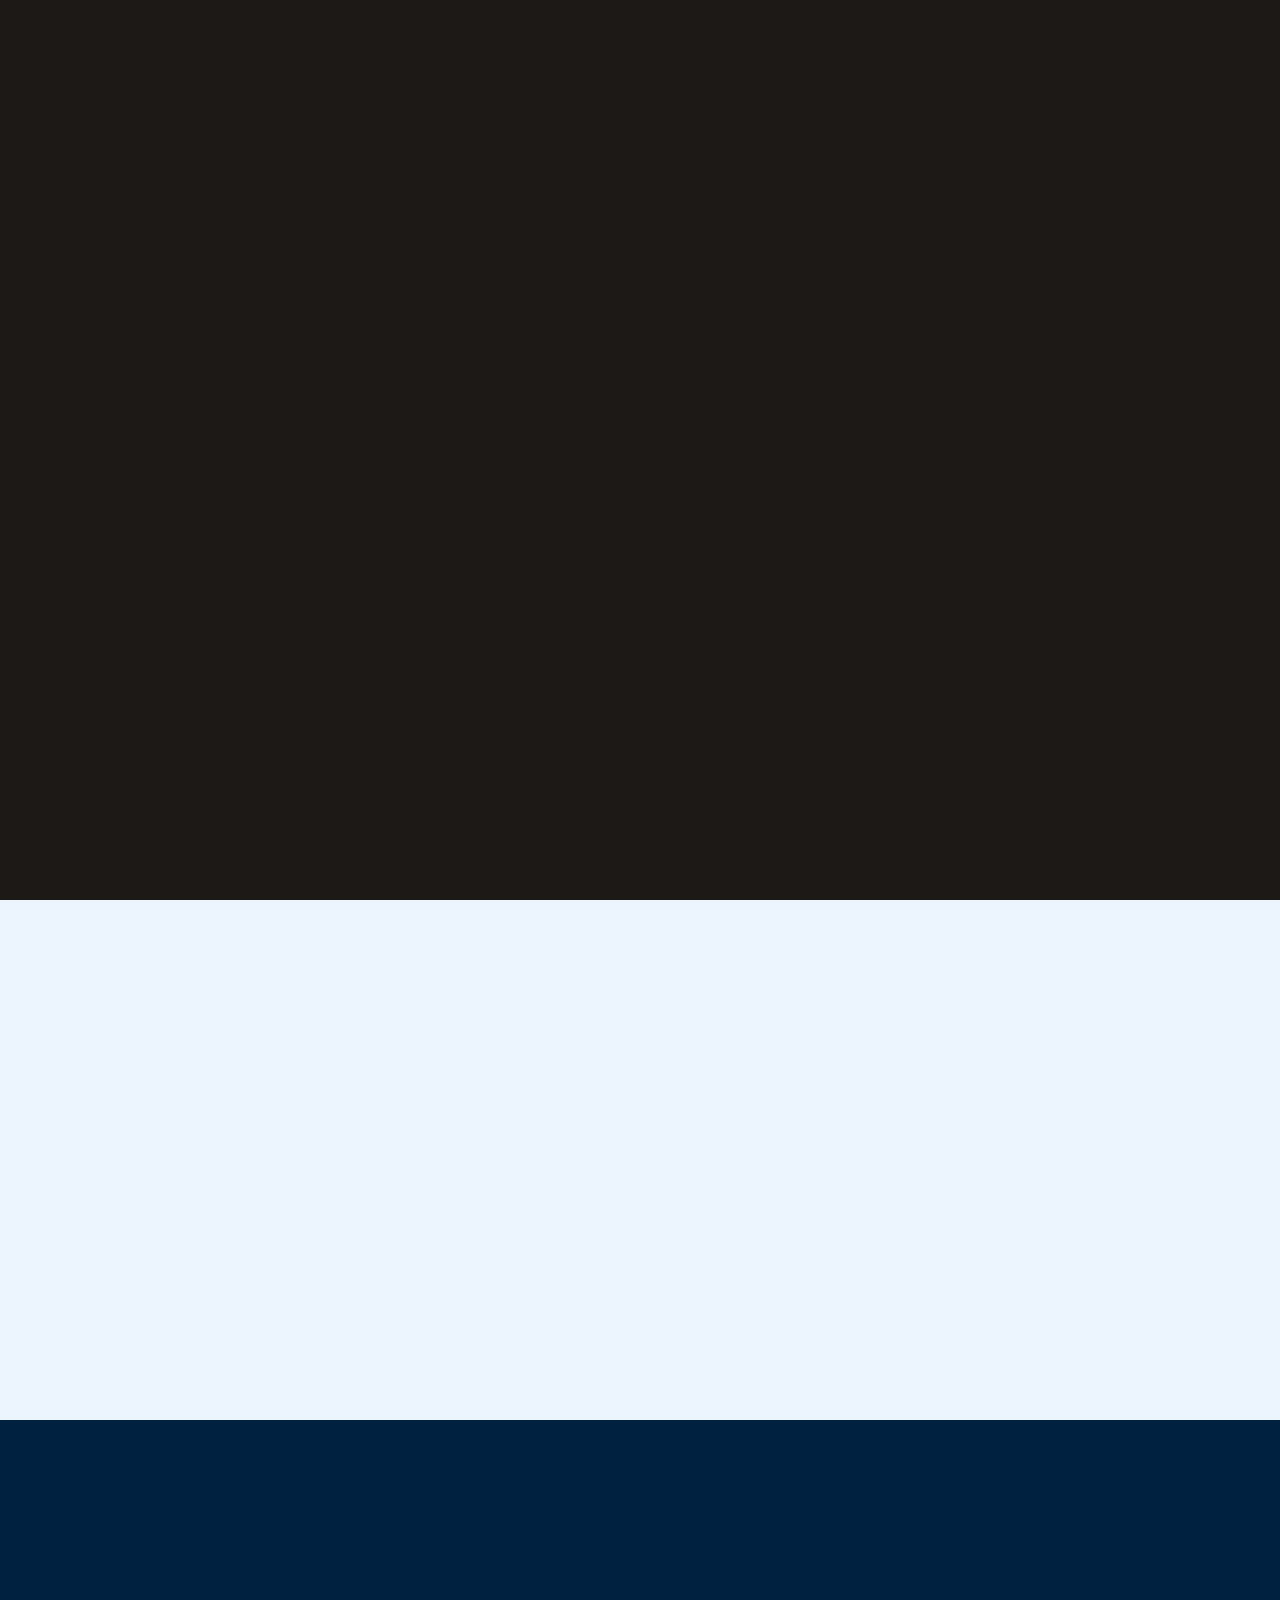
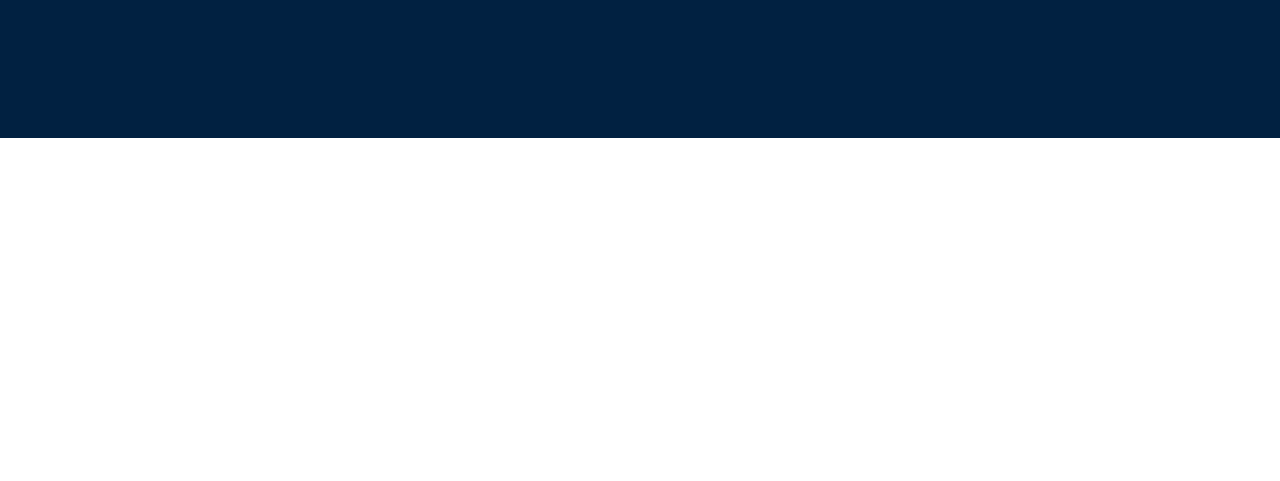
==== about-us.html @ 37960f5b "Merge branch 'design-20260409' of https://github.com/ablydzpawan/rexmodular into design-20260409" ====
<!DOCTYPE html>
<html lang="en">

    <head>
        <meta charset="UTF-8" />
        <meta name="viewport" content="width=device-width, initial-scale=1.0" />
        <meta http-equiv="X-UA-Compatible" content="ie=edge" />
        <title>RexModular</title>
        <link rel="preconnect" href="https://fonts.googleapis.com">
        <link rel="preconnect" href="https://fonts.gstatic.com" crossorigin>
        <link href="https://fonts.googleapis.com/css2?family=Roboto:ital,wght@0,100..900;1,100..900&display=swap"
            rel="stylesheet">
        <link rel="stylesheet" href="css/main-ltr.css" />
    </head>

    <body class="">
        <div class="app">
            <header class="header" id="header">
                <div class="container">
                    <div class="header-inner">
                        <div class="logo" data-fade-in="down">
                            <a href="index.html"> <img src="images/logos/logo-colored.svg" alt=""></a>
                        </div>
                        <button class="menu-button" type="button" data-fade-in="down" data-bs-toggle="offcanvas"
                            data-bs-target="#offcanvasExample" aria-controls="offcanvasExample">
                            <span class="button-icon">
                                <svg class="svg" xmlns="http://www.w3.org/2000/svg" viewBox="0 0 24 24" width="24"
                                    height="24" fill="currentColor">
                                    <path fill="none" d="M0 0h24v24H0z"></path>
                                    <path d="M3 4H21V6H3V4ZM3 11H15V13H3V11ZM3 18H21V20H3V18Z"></path>
                                </svg>
                            </span> <span class="button-txt">Menu</span> </button>
                    </div>
                </div>
            </header>
            <div class="preloader-progress-bar">
                <div class="preloader-bg"></div>
                <div class="preloader-logo">
                    <p class="logo-text" data-text-anim="logoAnimation">RexModular</p>
                </div>
            </div>
            <div class="preloader-mask"></div>

            <main class="main" id="main">
                <section class="section section-intru">
                    <div class="section-intru-start">
                        <div class="intru-text">
                            <div class="section-text">
                                <sup class="sub-title section-text-super" data-text-anim="bodyAnimation">ABOUT US</sup>
                                <h2 class="sub-title section-text-h2" data-text-anim="bodyAnimation"> Building on
                                    experience
                                    Delivering what's next

                                </h2>
                                <p class="sub-title section-text-desc" data-text-anim="bodyAnimation">RexModular was
                                    founded by a team that has spent careers delivering complex development and
                                    construction projects — and who built this company to bring something new to the
                                    industry: 14-story
                                    volumetric modular buildings.</p>
                            </div>
                        </div>
                    </div>
                    <div class="section-intru-img"><img src="images/AboutUs1.webp" alt=""> </div>
                </section>
                <section class="section bg-light-blue">
                    <div class="container">
                        <header class="section-head section-head-align-center">
                            <div class="section-head-start rex-icon"
                                style="background-image: url(images/rex-icon-light.svg);">
                                <div class="section-text" data-fade-in="left">
                                    <sup class="sub-title section-text-super "
                                        data-text-anim="bodyAnimation">REXMODULAR</sup>
                                    <h2 class="sub-title section-text-h2" data-text-anim="bodyAnimation">Revolutionary
                                        since 2025</h2>
                                </div>
                            </div>
                            <div class="section-head-end">
                                <div class="section-text" data-fade-in="right">
                                    <p class="sub-title section-text-desc" data-text-anim="bodyAnimation">The mid-rise
                                        multifamily market has a problem. Wood-frame construction is fast and cheap but
                                        limited
                                        in scale. Concrete and steel towers deliver unit counts but at a cost and
                                        timeline that narrows the field
                                        of viable projects. Between them sits an underserved opportunity — and that's
                                        where RexModular
                                        operates.
                                        Our founding team comes from SynergyCD, where they delivered thousands of
                                        conventionally
                                        constructed residential and commercial units. RexModular was founded to take
                                        that experience and
                                        build something repeatable around it: a proprietary volumetric modular system
                                        engineered specifically
                                        for mid-rise multifamily delivery in the Pacific Northwest.
                                    </p>
                                    <h6 class="sub-title section-text-h6" data-text-anim="bodyAnimation"> We are a
                                        systems developer, builder, and development partner — building the
                                        framework that makes better mid-rise housing possible.</h6>
                                </div>
                            </div>
                        </header>
                    </div>
                </section>
                <section class="section bg-possible">
                    <div class="container">
                        <header class="section-head">
                            <div class="section-head-start">
                                <div class="section-text" data-fade-in="left">
                                    <h2 class="sub-title section-text-h2" data-text-anim="bodyAnimation">The technology
                                        is ready.
                                        The team is too.
                                    </h2>
                                </div>
                            </div>
                            <div class="section-head-end">
                                <div class="section-text" data-fade-in="right">
                                    <p class="sub-title section-text-desc" data-text-anim="bodyAnimation">Industrialized
                                        construction has demonstrated it can deliver faster timelines, greater cost
                                        certainty, and
                                        a reduced environmental footprint. We bring a team with the development depth,
                                        technical rigor, and
                                        real-world judgment to make it consistently perform.</p>
                                </div>
                            </div>
                        </header>
                        <div class="section-body">
                            <div class="about-video-wrpper">
                                <!-- <video loop="" autoplay="" muted="" playsinline="" preload="auto" class="about-video"
                                    poster="/images/videos/about_video_PosterImage.png">
                                    <source src="images/videos/about_video.mp4" type="video/mp4">
                                </video> -->
                                <img class="about-image" src="/images/AboutUs02Diagram.png" alt="">
                            </div>
                        </div>
                    </div>
                </section>
            </main>
            <footer class="footer" id="footer" data-collection="footer">
                <section class="section footer-top bg-blue">
                    <div class="container">
                        <div class="lets-connect">
                            <div class="lets-connect-start section-text">
                                <h2 class="sub-title section-text-h2" data-text-anim="bodyAnimation">Let's get to work
                                </h2>
                                <p class="sub-title section-text-desc" data-text-anim="bodyAnimation">Bring us a site.
                                    We'll show you
                                    what the Rex system delivers.
                                </p>
                                <div class="mt-4">
                                    <a class="btn btn-white" href="contact-us.html">Contact Us <svg class="svg"
                                            width="26" height="26" xmlns="http://www.w3.org/2000/svg"
                                            viewBox="0 0 24 24" fill="currentColor">
                                            <path fill="none" d="M0 0h24v24H0z"></path>
                                            <path
                                                d="M1.99974 13.0001L1.9996 11.0002L18.1715 11.0002L14.2218 7.05044L15.636 5.63623L22 12.0002L15.636 18.3642L14.2218 16.9499L18.1716 13.0002L1.99974 13.0001Z">
                                            </path>
                                        </svg> </a>
                                </div>
                            </div>
                            <div class="lets-connect-end footer-logo">
                                <img src="images/footer-logo.svg" alt="">
                            </div>

                        </div>
                    </div>

                </section>
                <section class="footer-bottom">
                    <div class="container">
                        <div class="footer-bottom-inner">
                            <div class="footer-bottom-item">
                                <p class="address">Bellevue, WA</p>
                            </div>

                            <div class="footer-bottom-item">
                                <p class="copyright">© RexModular 2026. All rights reserved.</p>
                            </div>
                        </div>
                    </div>
                </section>
            </footer>
            <div class="back-top">
                <svg width="50" height="50" viewBox="0 0 50 50">
                    <circle cx="25" cy="25" r="22" stroke="rgba(255,255,255,0.15)" stroke-width="4" fill="none">
                    </circle>
                    <circle cx="25" cy="25" r="22" stroke="#fff" stroke-width="4" fill="none"
                        stroke-dasharray="138.23007675795088" stroke-dashoffset="136.11792691661475"
                        stroke-linecap="round"
                        style="transition: stroke-dashoffset 0.3s; transform: rotate(-90deg); transform-origin: 50% 50%;">
                    </circle>
                </svg>
                <svg class="up-arrow" width="24" height="24" viewBox="0 0 24 24" fill="none"
                    xmlns="http://www.w3.org/2000/svg">
                    <path d="M12 20V4M12 4L6 10M12 4L18 10" stroke="#FFFFFF" stroke-width="2" stroke-linecap="round"
                        stroke-linejoin="round" />
                </svg>
            </div>
        </div>

        <div class="offcanvas offcanvas-menu" tabindex="-1" id="offcanvasExample"
            aria-labelledby="offcanvasExampleLabel">
            <div class="offcanvas-header">
                <button type="button" class="btn-close" data-bs-dismiss="offcanvas" aria-label="Close"><svg
                        xmlns="http://www.w3.org/2000/svg" width="48" height="48" viewBox="0 0 48 48">
                        <g id="Group_304" data-name="Group 304" transform="translate(-1801 -32)">
                            <path id="Path_1285" data-name="Path 1285"
                                d="M26,50A24,24,0,1,1,50,26,24,24,0,0,1,26,50Zm0-27.394-6.788-6.788-3.394,3.394L22.606,26l-6.788,6.788,3.394,3.394L26,29.394l6.788,6.788,3.394-3.394L29.394,26l6.788-6.788-3.394-3.394Z"
                                transform="translate(1799 30)" fill="#fff" />
                        </g>
                    </svg>
                </button>
            </div>
            <div class="offcanvas-body">
                <ul class="menu">
                    <li><a class="menu-link" href="index.html">Home</a></li>
                    <li><a class="menu-link" href="about-us.html">About Us</a></li>
                    <li><a class="menu-link" href="our-rex-tower-system.html">Our Rex Tower System</a></li>
                    <li><a class="menu-link" href="elliott-bay-tower.html">Elliott Bay Tower</a></li>
                    <li><a class="menu-link" href="contact-us.html">Contact Us</a></li>
                </ul>
            </div>
        </div>

        <script src='./js/gsap.min.js'></script>
        <script src='./js/ScrollTrigger.min.js'></script>
        <script src='./js/lenis.min.js'></script>
        <script src='./js/CustomEase.min.js'></script>
        <script src='./js/SplitText.min.js'></script>
        <script src='./js/bootstrap.js'></script>
        <!-- <script src="./js/min/bundle.js"></script> -->
        <script src="./js/zscript.js"></script>

    </body>

</html>
---- css/main-ltr.css ----
.container,.container-fluid,.container-sm,.container-md,.container-lg,.container-xl,.container-xxl{--bs-gutter-x: 1.5rem;--bs-gutter-y: 0;width:100%;padding-right:calc(var(--bs-gutter-x) * .5);padding-left:calc(var(--bs-gutter-x) * .5);margin-right:auto;margin-left:auto}@media (min-width: 576px){.container,.container-sm{max-width:540px}}@media (min-width: 768px){.container,.container-sm,.container-md{max-width:720px}}@media (min-width: 992px){.container,.container-sm,.container-md,.container-lg{max-width:960px}}@media (min-width: 1200px){.container,.container-sm,.container-md,.container-lg,.container-xl{max-width:1140px}}@media (min-width: 1400px){.container,.container-sm,.container-md,.container-lg,.container-xl,.container-xxl{max-width:1320px}}@font-face{font-family:swiper-icons;src:url("data:application/font-woff;charset=utf-8;base64, [base64]//wADZ2x5ZgAAAywAAADMAAAD2MHtryVoZWFkAAABbAAAADAAAAA2E2+eoWhoZWEAAAGcAAAAHwAAACQC9gDzaG10eAAAAigAAAAZAAAArgJkABFsb2NhAAAC0AAAAFoAAABaFQAUGG1heHAAAAG8AAAAHwAAACAAcABAbmFtZQAAA/gAAAE5AAACXvFdBwlwb3N0AAAFNAAAAGIAAACE5s74hXjaY2BkYGAAYpf5Hu/j+W2+MnAzMYDAzaX6QjD6/4//Bxj5GA8AuRwMYGkAPywL13jaY2BkYGA88P8Agx4j+/8fQDYfA1AEBWgDAIB2BOoAeNpjYGRgYNBh4GdgYgABEMnIABJzYNADCQAACWgAsQB42mNgYfzCOIGBlYGB0YcxjYGBwR1Kf2WQZGhhYGBiYGVmgAFGBiQQkOaawtDAoMBQxXjg/wEGPcYDDA4wNUA2CCgwsAAAO4EL6gAAeNpj2M0gyAACqxgGNWBkZ2D4/wMA+xkDdgAAAHjaY2BgYGaAYBkGRgYQiAHyGMF8FgYHIM3DwMHABGQrMOgyWDLEM1T9/w8UBfEMgLzE////P/5//f/V/xv+r4eaAAeMbAxwIUYmIMHEgKYAYjUcsDAwsLKxc3BycfPw8jEQA/[base64]/uznmfPFBNODM2K7MTQ45YEAZqGP81AmGGcF3iPqOop0r1SPTaTbVkfUe4HXj97wYE+yNwWYxwWu4v1ugWHgo3S1XdZEVqWM7ET0cfnLGxWfkgR42o2PvWrDMBSFj/IHLaF0zKjRgdiVMwScNRAoWUoH78Y2icB/yIY09An6AH2Bdu/UB+yxopYshQiEvnvu0dURgDt8QeC8PDw7Fpji3fEA4z/PEJ6YOB5hKh4dj3EvXhxPqH/SKUY3rJ7srZ4FZnh1PMAtPhwP6fl2PMJMPDgeQ4rY8YT6Gzao0eAEA409DuggmTnFnOcSCiEiLMgxCiTI6Cq5DZUd3Qmp10vO0LaLTd2cjN4fOumlc7lUYbSQcZFkutRG7g6JKZKy0RmdLY680CDnEJ+UMkpFFe1RN7nxdVpXrC4aTtnaurOnYercZg2YVmLN/d/gczfEimrE/fs/bOuq29Zmn8tloORaXgZgGa78yO9/cnXm2BpaGvq25Dv9S4E9+5SIc9PqupJKhYFSSl47+Qcr1mYNAAAAeNptw0cKwkAAAMDZJA8Q7OUJvkLsPfZ6zFVERPy8qHh2YER+3i/BP83vIBLLySsoKimrqKqpa2hp6+jq6RsYGhmbmJqZSy0sraxtbO3sHRydnEMU4uR6yx7JJXveP7WrDycAAAAAAAH//wACeNpjYGRgYOABYhkgZgJCZgZNBkYGLQZtIJsFLMYAAAw3ALgAeNolizEKgDAQBCchRbC2sFER0YD6qVQiBCv/H9ezGI6Z5XBAw8CBK/m5iQQVauVbXLnOrMZv2oLdKFa8Pjuru2hJzGabmOSLzNMzvutpB3N42mNgZGBg4GKQYzBhYMxJLMlj4GBgAYow/P/PAJJhLM6sSoWKfWCAAwDAjgbRAAB42mNgYGBkAIIbCZo5IPrmUn0hGA0AO8EFTQAA");font-weight:400;font-style:normal}:root{--swiper-theme-color: #007aff}:host{position:relative;display:block;margin-left:auto;margin-right:auto;z-index:1}.swiper{margin-left:auto;margin-right:auto;position:relative;overflow:hidden;list-style:none;padding:0;z-index:1;display:block}.swiper-vertical>.swiper-wrapper{flex-direction:column}.swiper-wrapper{position:relative;width:100%;height:100%;z-index:1;display:flex;transition-property:transform;transition-timing-function:var(--swiper-wrapper-transition-timing-function, initial);box-sizing:content-box}.swiper-android .swiper-slide,.swiper-ios .swiper-slide,.swiper-wrapper{transform:translate3d(0px, 0, 0)}.swiper-horizontal{touch-action:pan-y}.swiper-vertical{touch-action:pan-x}.swiper-slide{flex-shrink:0;width:100%;height:100%;position:relative;transition-property:transform;display:block}.swiper-slide-invisible-blank{visibility:hidden}.swiper-autoheight,.swiper-autoheight .swiper-slide{height:auto}.swiper-autoheight .swiper-wrapper{align-items:flex-start;transition-property:transform, height}.swiper-backface-hidden .swiper-slide{transform:translateZ(0);backface-visibility:hidden}.swiper-3d.swiper-css-mode .swiper-wrapper{perspective:1200px}.swiper-3d .swiper-wrapper{transform-style:preserve-3d}.swiper-3d{perspective:1200px}.swiper-3d .swiper-cube-shadow,.swiper-3d .swiper-slide{transform-style:preserve-3d}.swiper-css-mode>.swiper-wrapper{overflow:auto;scrollbar-width:none;-ms-overflow-style:none}.swiper-css-mode>.swiper-wrapper::-webkit-scrollbar{display:none}.swiper-css-mode>.swiper-wrapper>.swiper-slide{scroll-snap-align:start start}.swiper-css-mode.swiper-horizontal>.swiper-wrapper{scroll-snap-type:x mandatory}.swiper-css-mode.swiper-vertical>.swiper-wrapper{scroll-snap-type:y mandatory}.swiper-css-mode.swiper-free-mode>.swiper-wrapper{scroll-snap-type:none}.swiper-css-mode.swiper-free-mode>.swiper-wrapper>.swiper-slide{scroll-snap-align:none}.swiper-css-mode.swiper-centered>.swiper-wrapper::before{content:"";flex-shrink:0;order:9999}.swiper-css-mode.swiper-centered>.swiper-wrapper>.swiper-slide{scroll-snap-align:center center;scroll-snap-stop:always}.swiper-css-mode.swiper-centered.swiper-horizontal>.swiper-wrapper>.swiper-slide:first-child{margin-inline-start:var(--swiper-centered-offset-before)}.swiper-css-mode.swiper-centered.swiper-horizontal>.swiper-wrapper::before{height:100%;min-height:1px;width:var(--swiper-centered-offset-after)}.swiper-css-mode.swiper-centered.swiper-vertical>.swiper-wrapper>.swiper-slide:first-child{margin-block-start:var(--swiper-centered-offset-before)}.swiper-css-mode.swiper-centered.swiper-vertical>.swiper-wrapper::before{width:100%;min-width:1px;height:var(--swiper-centered-offset-after)}.swiper-3d .swiper-slide-shadow,.swiper-3d .swiper-slide-shadow-bottom,.swiper-3d .swiper-slide-shadow-left,.swiper-3d .swiper-slide-shadow-right,.swiper-3d .swiper-slide-shadow-top{position:absolute;left:0;top:0;width:100%;height:100%;pointer-events:none;z-index:10}.swiper-3d .swiper-slide-shadow{background:rgba(0,0,0,0.15)}.swiper-3d .swiper-slide-shadow-left{background-image:linear-gradient(to left, rgba(0,0,0,0.5), rgba(0,0,0,0))}.swiper-3d .swiper-slide-shadow-right{background-image:linear-gradient(to right, rgba(0,0,0,0.5), rgba(0,0,0,0))}.swiper-3d .swiper-slide-shadow-top{background-image:linear-gradient(to top, rgba(0,0,0,0.5), rgba(0,0,0,0))}.swiper-3d .swiper-slide-shadow-bottom{background-image:linear-gradient(to bottom, rgba(0,0,0,0.5), rgba(0,0,0,0))}.swiper-lazy-preloader{width:42px;height:42px;position:absolute;left:50%;top:50%;margin-left:-21px;margin-top:-21px;z-index:10;transform-origin:50%;box-sizing:border-box;border:4px solid var(--swiper-preloader-color, var(--swiper-theme-color));border-radius:50%;border-top-color:transparent}.swiper-watch-progress .swiper-slide-visible .swiper-lazy-preloader,.swiper:not(.swiper-watch-progress) .swiper-lazy-preloader{animation:swiper-preloader-spin 1s infinite linear}.swiper-lazy-preloader-white{--swiper-preloader-color: #fff}.swiper-lazy-preloader-black{--swiper-preloader-color: #000}@keyframes swiper-preloader-spin{0%{transform:rotate(0deg)}100%{transform:rotate(360deg)}}.swiper-virtual .swiper-slide{-webkit-backface-visibility:hidden;transform:translateZ(0)}.swiper-virtual.swiper-css-mode .swiper-wrapper::after{content:"";position:absolute;left:0;top:0;pointer-events:none}.swiper-virtual.swiper-css-mode.swiper-horizontal .swiper-wrapper::after{height:1px;width:var(--swiper-virtual-size)}.swiper-virtual.swiper-css-mode.swiper-vertical .swiper-wrapper::after{width:1px;height:var(--swiper-virtual-size)}:root{--swiper-navigation-size: 44px}.swiper-button-next,.swiper-button-prev{position:absolute;top:var(--swiper-navigation-top-offset, 50%);width:calc(var(--swiper-navigation-size) / 44 * 27);height:var(--swiper-navigation-size);margin-top:calc(0px - (var(--swiper-navigation-size) / 2));z-index:10;cursor:pointer;display:flex;align-items:center;justify-content:center;color:var(--swiper-navigation-color, var(--swiper-theme-color))}.swiper-button-next.swiper-button-disabled,.swiper-button-prev.swiper-button-disabled{opacity:0.35;cursor:auto;pointer-events:none}.swiper-button-next.swiper-button-hidden,.swiper-button-prev.swiper-button-hidden{opacity:0;cursor:auto;pointer-events:none}.swiper-navigation-disabled .swiper-button-next,.swiper-navigation-disabled .swiper-button-prev{display:none !important}.swiper-button-next svg,.swiper-button-prev svg{width:100%;height:100%;-o-object-fit:contain;object-fit:contain;transform-origin:center}.swiper-rtl .swiper-button-next svg,.swiper-rtl .swiper-button-prev svg{transform:rotate(180deg)}.swiper-button-prev,.swiper-rtl .swiper-button-next{left:var(--swiper-navigation-sides-offset, 10px);right:auto}.swiper-button-next,.swiper-rtl .swiper-button-prev{right:var(--swiper-navigation-sides-offset, 10px);left:auto}.swiper-button-lock{display:none}.swiper-button-next:after,.swiper-button-prev:after{font-family:swiper-icons;font-size:var(--swiper-navigation-size);text-transform:none !important;letter-spacing:0;font-variant:initial;line-height:1}.swiper-button-prev:after,.swiper-rtl .swiper-button-next:after{content:"prev"}.swiper-button-next,.swiper-rtl .swiper-button-prev{right:var(--swiper-navigation-sides-offset, 10px);left:auto}.swiper-button-next:after,.swiper-rtl .swiper-button-prev:after{content:"next"}.swiper-pagination{position:absolute;text-align:center;transition:0.3s opacity;transform:translate3d(0, 0, 0);z-index:10}.swiper-pagination.swiper-pagination-hidden{opacity:0}.swiper-pagination-disabled>.swiper-pagination,.swiper-pagination.swiper-pagination-disabled{display:none !important}.swiper-horizontal>.swiper-pagination-bullets,.swiper-pagination-bullets.swiper-pagination-horizontal,.swiper-pagination-custom,.swiper-pagination-fraction{bottom:var(--swiper-pagination-bottom, 8px);top:var(--swiper-pagination-top, auto);left:0;width:100%}.swiper-pagination-bullets-dynamic{overflow:hidden;font-size:0}.swiper-pagination-bullets-dynamic .swiper-pagination-bullet{transform:scale(0.33);position:relative}.swiper-pagination-bullets-dynamic .swiper-pagination-bullet-active{transform:scale(1)}.swiper-pagination-bullets-dynamic .swiper-pagination-bullet-active-main{transform:scale(1)}.swiper-pagination-bullets-dynamic .swiper-pagination-bullet-active-prev{transform:scale(0.66)}.swiper-pagination-bullets-dynamic .swiper-pagination-bullet-active-prev-prev{transform:scale(0.33)}.swiper-pagination-bullets-dynamic .swiper-pagination-bullet-active-next{transform:scale(0.66)}.swiper-pagination-bullets-dynamic .swiper-pagination-bullet-active-next-next{transform:scale(0.33)}.swiper-pagination-bullet{width:var(--swiper-pagination-bullet-width, var(--swiper-pagination-bullet-size, 8px));height:var(--swiper-pagination-bullet-height, var(--swiper-pagination-bullet-size, 8px));display:inline-block;border-radius:var(--swiper-pagination-bullet-border-radius, 50%);background:var(--swiper-pagination-bullet-inactive-color, #000);opacity:var(--swiper-pagination-bullet-inactive-opacity, 0.2)}button.swiper-pagination-bullet{border:none;margin:0;padding:0;box-shadow:none;-webkit-appearance:none;-moz-appearance:none;appearance:none}.swiper-pagination-clickable .swiper-pagination-bullet{cursor:pointer}.swiper-pagination-bullet:only-child{display:none !important}.swiper-pagination-bullet-active{opacity:var(--swiper-pagination-bullet-opacity, 1);background:var(--swiper-pagination-color, var(--swiper-theme-color))}.swiper-pagination-vertical.swiper-pagination-bullets,.swiper-vertical>.swiper-pagination-bullets{right:var(--swiper-pagination-right, 8px);left:var(--swiper-pagination-left, auto);top:50%;transform:translate3d(0px, -50%, 0)}.swiper-pagination-vertical.swiper-pagination-bullets .swiper-pagination-bullet,.swiper-vertical>.swiper-pagination-bullets .swiper-pagination-bullet{margin:var(--swiper-pagination-bullet-vertical-gap, 6px) 0;display:block}.swiper-pagination-vertical.swiper-pagination-bullets.swiper-pagination-bullets-dynamic,.swiper-vertical>.swiper-pagination-bullets.swiper-pagination-bullets-dynamic{top:50%;transform:translateY(-50%);width:8px}.swiper-pagination-vertical.swiper-pagination-bullets.swiper-pagination-bullets-dynamic .swiper-pagination-bullet,.swiper-vertical>.swiper-pagination-bullets.swiper-pagination-bullets-dynamic .swiper-pagination-bullet{display:inline-block;transition:0.2s transform, 0.2s top}.swiper-horizontal>.swiper-pagination-bullets .swiper-pagination-bullet,.swiper-pagination-horizontal.swiper-pagination-bullets .swiper-pagination-bullet{margin:0 var(--swiper-pagination-bullet-horizontal-gap, 4px)}.swiper-horizontal>.swiper-pagination-bullets.swiper-pagination-bullets-dynamic,.swiper-pagination-horizontal.swiper-pagination-bullets.swiper-pagination-bullets-dynamic{left:50%;transform:translateX(-50%);white-space:nowrap}.swiper-horizontal>.swiper-pagination-bullets.swiper-pagination-bullets-dynamic .swiper-pagination-bullet,.swiper-pagination-horizontal.swiper-pagination-bullets.swiper-pagination-bullets-dynamic .swiper-pagination-bullet{transition:0.2s transform, 0.2s left}.swiper-horizontal.swiper-rtl>.swiper-pagination-bullets-dynamic .swiper-pagination-bullet{transition:0.2s transform, 0.2s right}.swiper-pagination-fraction{color:var(--swiper-pagination-fraction-color, inherit)}.swiper-pagination-progressbar{background:var(--swiper-pagination-progressbar-bg-color, rgba(0,0,0,0.25));position:absolute}.swiper-pagination-progressbar .swiper-pagination-progressbar-fill{background:var(--swiper-pagination-color, var(--swiper-theme-color));position:absolute;left:0;top:0;width:100%;height:100%;transform:scale(0);transform-origin:left top}.swiper-rtl .swiper-pagination-progressbar .swiper-pagination-progressbar-fill{transform-origin:right top}.swiper-horizontal>.swiper-pagination-progressbar,.swiper-pagination-progressbar.swiper-pagination-horizontal,.swiper-pagination-progressbar.swiper-pagination-vertical.swiper-pagination-progressbar-opposite,.swiper-vertical>.swiper-pagination-progressbar.swiper-pagination-progressbar-opposite{width:100%;height:var(--swiper-pagination-progressbar-size, 4px);left:0;top:0}.swiper-horizontal>.swiper-pagination-progressbar.swiper-pagination-progressbar-opposite,.swiper-pagination-progressbar.swiper-pagination-horizontal.swiper-pagination-progressbar-opposite,.swiper-pagination-progressbar.swiper-pagination-vertical,.swiper-vertical>.swiper-pagination-progressbar{width:var(--swiper-pagination-progressbar-size, 4px);height:100%;left:0;top:0}.swiper-pagination-lock{display:none}.swiper-scrollbar{border-radius:var(--swiper-scrollbar-border-radius, 10px);position:relative;touch-action:none;background:var(--swiper-scrollbar-bg-color, rgba(0,0,0,0.1))}.swiper-scrollbar-disabled>.swiper-scrollbar,.swiper-scrollbar.swiper-scrollbar-disabled{display:none !important}.swiper-horizontal>.swiper-scrollbar,.swiper-scrollbar.swiper-scrollbar-horizontal{position:absolute;left:var(--swiper-scrollbar-sides-offset, 1%);bottom:var(--swiper-scrollbar-bottom, 4px);top:var(--swiper-scrollbar-top, auto);z-index:50;height:var(--swiper-scrollbar-size, 4px);width:calc(100% - 2 * var(--swiper-scrollbar-sides-offset, 1%))}.swiper-scrollbar.swiper-scrollbar-vertical,.swiper-vertical>.swiper-scrollbar{position:absolute;left:var(--swiper-scrollbar-left, auto);right:var(--swiper-scrollbar-right, 4px);top:var(--swiper-scrollbar-sides-offset, 1%);z-index:50;width:var(--swiper-scrollbar-size, 4px);height:calc(100% - 2 * var(--swiper-scrollbar-sides-offset, 1%))}.swiper-scrollbar-drag{height:100%;width:100%;position:relative;background:var(--swiper-scrollbar-drag-bg-color, rgba(0,0,0,0.5));border-radius:var(--swiper-scrollbar-border-radius, 10px);left:0;top:0}.swiper-scrollbar-cursor-drag{cursor:move}.swiper-scrollbar-lock{display:none}.swiper-zoom-container{width:100%;height:100%;display:flex;justify-content:center;align-items:center;text-align:center}.swiper-zoom-container>canvas,.swiper-zoom-container>img,.swiper-zoom-container>svg{max-width:100%;max-height:100%;-o-object-fit:contain;object-fit:contain}.swiper-slide-zoomed{cursor:move;touch-action:none}.swiper .swiper-notification{position:absolute;left:0;top:0;pointer-events:none;opacity:0;z-index:-1000}.swiper-free-mode>.swiper-wrapper{transition-timing-function:ease-out;margin:0 auto}.swiper-grid>.swiper-wrapper{flex-wrap:wrap}.swiper-grid-column>.swiper-wrapper{flex-wrap:wrap;flex-direction:column}.swiper-fade.swiper-free-mode .swiper-slide{transition-timing-function:ease-out}.swiper-fade .swiper-slide{pointer-events:none;transition-property:opacity}.swiper-fade .swiper-slide .swiper-slide{pointer-events:none}.swiper-fade .swiper-slide-active{pointer-events:auto}.swiper-fade .swiper-slide-active .swiper-slide-active{pointer-events:auto}.swiper-cube{overflow:visible}.swiper-cube .swiper-slide{pointer-events:none;backface-visibility:hidden;z-index:1;visibility:hidden;transform-origin:0 0;width:100%;height:100%}.swiper-cube .swiper-slide .swiper-slide{pointer-events:none}.swiper-cube.swiper-rtl .swiper-slide{transform-origin:100% 0}.swiper-cube .swiper-slide-active,.swiper-cube .swiper-slide-active .swiper-slide-active{pointer-events:auto}.swiper-cube .swiper-slide-active,.swiper-cube .swiper-slide-next,.swiper-cube .swiper-slide-prev{pointer-events:auto;visibility:visible}.swiper-cube .swiper-cube-shadow{position:absolute;left:0;bottom:0px;width:100%;height:100%;opacity:0.6;z-index:0}.swiper-cube .swiper-cube-shadow:before{content:"";background:#000;position:absolute;left:0;top:0;bottom:0;right:0;filter:blur(50px)}.swiper-cube .swiper-slide-next+.swiper-slide{pointer-events:auto;visibility:visible}.swiper-cube .swiper-slide-shadow-cube.swiper-slide-shadow-bottom,.swiper-cube .swiper-slide-shadow-cube.swiper-slide-shadow-left,.swiper-cube .swiper-slide-shadow-cube.swiper-slide-shadow-right,.swiper-cube .swiper-slide-shadow-cube.swiper-slide-shadow-top{z-index:0;backface-visibility:hidden}.swiper-flip{overflow:visible}.swiper-flip .swiper-slide{pointer-events:none;backface-visibility:hidden;z-index:1}.swiper-flip .swiper-slide .swiper-slide{pointer-events:none}.swiper-flip .swiper-slide-active,.swiper-flip .swiper-slide-active .swiper-slide-active{pointer-events:auto}.swiper-flip .swiper-slide-shadow-flip.swiper-slide-shadow-bottom,.swiper-flip .swiper-slide-shadow-flip.swiper-slide-shadow-left,.swiper-flip .swiper-slide-shadow-flip.swiper-slide-shadow-right,.swiper-flip .swiper-slide-shadow-flip.swiper-slide-shadow-top{z-index:0;backface-visibility:hidden}.swiper-creative .swiper-slide{backface-visibility:hidden;overflow:hidden;transition-property:transform, opacity, height}.swiper-cards{overflow:visible}.swiper-cards .swiper-slide{transform-origin:center bottom;backface-visibility:hidden;overflow:hidden}:root{--bs-gutter-x: 1rem;--bs-gutter-y: 1rem;--background-bg-primary: #efefef;--background-bg-secondary: #fff;--background-bg-tertiary: rgba(0, 0, 0, 0.06);--brand-color: #1177DD;--brand-color-alpha: 13, 128, 101;--brand-color-inverse: rgb(255, 255, 255);--secondary-color: #14424c;--secondary-color-inverse: #ffffff;--secondary-color-alpha: 7, 149, 230}@keyframes fadeInUp{0%{opacity:0;transform:translateY(20px)}100%{opacity:1;transform:translateY(0px)}}@keyframes placeholderShimmer{0%{background-position:-1200px 0}100%{background-position:1200px 0}}.header{background-color:transparent;color:#fff;position:absolute;height:100px;z-index:100;width:100%;left:0;right:0;border:none;opacity:1;display:flex;align-items:center;transition:all 0.5s cubic-bezier(0.25, 1, 0.5, 1);will-change:transition;animation:fadein 2s ease forwards;visibility:hidden;animation-delay:1.5s}@media (max-width: 767.98px){.header{height:70px}}@keyframes fadein{0%{opacity:0}100%{opacity:1;visibility:initial}}.header-shadow::after{content:"";background:transparent linear-gradient(180deg, rgba(0,0,0,0.901961) 0%, rgba(84,84,84,0) 100%) 0% 0% no-repeat padding-box;position:absolute;z-index:-2;top:0px;left:0px;width:100%;height:300px;transition:all 0.5s cubic-bezier(0.25, 1, 0.5, 1);pointer-events:none}.header-inner{width:100%;display:flex;align-items:center;justify-content:space-between;max-width:none}.header .logo{display:flex;width:auto;max-width:260px}@media (max-width: 767.98px){.header .logo{max-width:200px}}.header .menu-button{background-color:#fff;border:none;border-radius:50px;display:flex;gap:0.4rem;align-items:center;justify-content:center;padding:0.75rem 1.125rem;font-size:1.5rem;line-height:1;font-weight:600;text-transform:uppercase}@media (max-width: 991.98px){.header .menu-button{aspect-ratio:1/1;width:3rem;height:3rem;flex-shrink:0}}.header .menu-button .svg{width:1.5rem;height:1.5rem}.header .menu-button:hover{cursor:pointer}.header .menu-button .button-txt{display:none}@media (min-width: 992px){.header .menu-button .button-txt{display:block}}.mobile-actions{font-size:0.8rem;display:none}@media (max-width: 991.98px){.mobile-actions{background-color:rgba(255,255,255,0.9);-webkit-backdrop-filter:blur(3px);backdrop-filter:blur(3px);box-shadow:0 -10px 30px 0 rgba(111,111,111,0.1);display:flex;align-items:center;flex-flow:row nowrap;justify-content:space-between;position:fixed;bottom:0;left:0;right:0;z-index:1030}.mobile-actions-item{flex:1 1 0%}.mobile-actions-link{margin:0 auto;border:none;background-color:transparent;padding:1rem 10px;display:flex;align-items:center;flex-direction:column;color:#1d2e39}.mobile-actions-link .svg{width:20px;height:20px}.mobile-actions-link:is(:hover,:focus,:active){color:#17d}}.mobile-actions .txt{font-weight:600;margin-top:5px}.offcanvas-mbl{max-width:320px}.offcanvas-mbl .offcanvas-body{position:relative;padding:0}.offcanvas-mbl .offcanvas-foot{padding:1rem}.offcanvas-mbl .btn-close{position:absolute;right:0;top:0;margin:1rem}.profile{background-color:#f5f6f6;color:#1d2e39;padding:1rem 2rem;display:flex;align-items:center;flex-direction:row;grid-gap:1rem;font-size:0.8rem}.profile-image{margin-bottom:1rem}.profile-avatar{border-radius:50%;max-width:80px;box-shadow:0 0px 2px rgba(0,0,0,0.33)}.profile-name{font-weight:500;font-size:1rem}.profile-email,.profile-phone{font-weight:400;font-size:0.8rem}.account-nav{display:flex;flex-direction:column;font-size:1rem}.account-nav-item{border-bottom:solid 1px #e8e8e8}.account-nav-link{border:none;background-color:transparent;display:flex;align-items:center;justify-content:space-between;padding:1rem 2rem}.account-nav .icon{display:inline-block;font-size:inherit;font-style:normal;height:1em;position:relative;text-indent:-9999px;vertical-align:middle;width:1em;font-size:0.8rem;transform:scale(1);margin-left:auto}.account-nav .icon::before{content:"";display:block;left:50%;position:absolute;top:50%;border:0.1rem solid currentColor;border-bottom:0;border-right:0;height:0.65em;width:0.65em;transform:translate(-75%, -50%) rotate(135deg)}.btn-logout{display:block;width:100%;background-color:#17d;color:#fff;border-radius:12px}@media (min-width: 992px){.footer{position:sticky;bottom:-1px;z-index:0}}.footer-logo{margin-left:auto;margin-bottom:-4px;display:none}@media (min-width: 992px){.footer-logo{max-width:450px;display:block}.footer-logo img{max-width:100%}}.footer-top{background-color:#17d;color:#fff;background-color:#17d !important}@media (min-width: 992px){.footer-top{padding-bottom:0}}.footer .lets-connect{display:flex;justify-content:space-between;align-items:center;flex-direction:column}@media (min-width: 992px){.footer .lets-connect{flex-direction:row}}@media (min-width: 992px){.footer .lets-connect-start{max-width:50%}}.footer .lets-connect .btn{line-height:1.4;height:auto;gap:1.5rem;font-size:1.88rem;padding:0.5rem 2rem}.footer-bottom{padding:0.5rem 0}.footer-bottom-inner{display:flex;justify-content:space-between;align-items:center;gap:0.5rem;flex-direction:column}@media (min-width: 992px){.footer-bottom-inner{flex-direction:row;gap:1rem}}.footer-bottom-item{font-weight:300}.footer-bottom p{color:#000;font-size:1.125rem;padding:0.125rem 0}@media (min-width: 992px){.footer-bottom p{padding:0.5rem 0}}.footer-bottom .address{text-align:start}.footer-bottom .short-links{text-align:center}.footer-bottom .short-links a{text-rendering:optimizeLegibility;transition:color 0.3s ease-in-out;background-image:linear-gradient(currentColor, currentColor);background-position:50% 100%;background-repeat:no-repeat;background-color:transparent;transition:background-size 0.2s;text-decoration:none;background-size:0% 1px;border:none}.footer-bottom .short-links a:is(:hover,:focus,:active){color:currentColor;text-decoration:none !important;background-size:100% 1px}.footer-bottom .short-links a:hover{color:#000}.footer-bottom .copyright{text-align:end}.preloader-container{position:fixed;top:0;display:flex;justify-content:center;align-items:center;width:100%;height:100vh;background:#000;color:#ffffff82;z-index:1000;overflow:hidden}.preloader-container.active_new{transform:translateY(-100vh);transition:ease-in-out 2s;transition-delay:1s}.preloader-text{font-size:5rem;top:50%;height:500px;position:absolute;width:100%;margin:auto;text-align:center}.preloader-text span{opacity:0;animation:topToBottom 10s forwards;transform-origin:center}@keyframes fadeIn{0%{opacity:0}100%{opacity:1}}@keyframes fadeInLetter{0%{opacity:0;transform:scale(0.8)}100%{opacity:1;transform:scale(1)}}@keyframes topToBottom{0%{transform:translateY(-100%)}100%{transform:translateY(0)}}@keyframes scaleIn{0%{transform:scale(0.8)}100%{transform:scale(1)}}@keyframes fadeOut{0%{opacity:1}100%{opacity:0}}@keyframes expandWidth{0%{width:auto}100%{width:100%;letter-spacing:20px}}.loader-container{display:flex;position:fixed;top:0;justify-content:center;align-items:center;width:100%;height:100vh;background-color:#000;color:rgba(255,255,255,0.99);z-index:1000;overflow:hidden}.loader-container.active{transform:translateY(-100vh);transition:ease-in-out 1s;transition-delay:1s}.loader-container .draw{animation:draw 4000ms ease-in-out infinite;stroke:#fff;width:30vw;height:auto}@keyframes draw{0%{stroke-dasharray:0 400;stroke-dashoffset:200;fill-opacity:0;stroke-width:1}37%{stroke-dasharray:200 0;stroke-dashoffset:200;fill-opacity:0;stroke-width:1}50%{fill-opacity:1;stroke-width:0}100%{fill-opacity:1;stroke-width:0}}.hamburger{mix-blend-mode:difference;background-color:transparent;border:none;margin:0;margin-left:-1.5rem;padding:0}.hamburger input{display:none}.hamburger label{display:block;cursor:pointer;width:80px;height:80px;max-width:150px;max-height:150px}.hamburger path{fill:none;stroke:#fff;stroke-width:3;stroke-linecap:round;stroke-linejoin:round;--length: 24;--offset: -38;stroke-dasharray:var(--length) var(--total-length);stroke-dashoffset:var(--offset);transition:all 0.8s cubic-bezier(0.645, 0.045, 0.355, 1)}.hamburger circle{fill:#fff3;opacity:0}.hamburger label:hover circle{opacity:1}.hamburger .cross input:checked+svg .line--1,.hamburger .cross input:checked+svg .line--3{--length: 22.627416998}.hamburger .cross input:checked+svg .line--2{--length: 0}.hamburger .back input:checked+svg .line--1,.hamburger .back input:checked+svg .line--3{--length: 8.602325267}.hamburger .menu--1 .line--1,.hamburger .menu--1 .line--3{--total-length: 126.64183044433594}.hamburger .menu--1 .line--2{--total-length: 70;--length: 16}.hamburger .menu--1 input:checked+svg .line--1,.hamburger .menu--1 input:checked+svg .line--3{--offset: -94.1149185097}.hamburger .menu--1 input:checked+svg .line--2{--offset: -50}.btn{display:inline-flex;align-items:center;justify-content:center;border:solid 1px transparent;padding:0 2rem;height:3rem;border-radius:60px;font-size:1.125rem;font-weight:500;line-height:3rem;white-space:nowrap;gap:.5rem}.btn-lg{height:3.375rem}.btn:hover{text-decoration:none !important;box-shadow:0px 2px 4px -1px rgba(0,0,0,0.2),0px 4px 5px 0px rgba(0,0,0,0.14),0px 1px 10px 0px rgba(0,0,0,0.12)}.btn:focus{outline:none !important;box-shadow:0px 2px 4px -1px rgba(0,0,0,0.2),0px 4px 5px 0px rgba(0,0,0,0.14),0px 1px 10px 0px rgba(0,0,0,0.12)}.btn:active{box-shadow:0px 5px 5px -3px rgba(0,0,0,0.2),0px 8px 10px 1px rgba(0,0,0,0.14),0px 3px 14px 2px rgba(0,0,0,0.12)}.btn:disabled{background-color:#ccc;pointer-events:none;opacity:1;border-color:#ccc}.btn-brand{background-color:#17d;color:#fff;border-color:#17d}.btn-brand:hover{color:#fff}.btn-outline-brand{background-color:transparent;border-color:#17d;color:#17d}.btn-outline-brand:hover{color:currentColor;background-color:#17d;color:#fff}.btn-white{background-color:#fff;color:#000}.btn-white:hover{color:#000}.btn-outline-white{background-color:transparent;border-color:#fff;color:#fff}.btn-outline-white:hover{color:currentColor}.btn-secondary{background-color:var(--secondary-color);border-color:var(--secondary-color);color:var(--secondary-color-inverse)}.btn-secondary:hover{color:var(--secondary-color-inverse) !important}.btn-outline-secondary{background-color:transparent;border-color:var(--secondary-color);color:var(--secondary-color)}.btn-outline-secondary:hover{background-color:#17d;color:#fff;border-color:#17d}.btn-black{background-color:#000;border-color:#000;color:#fff}.btn-black:hover{color:#fff}.btn-outline-black{background-color:transparent;border-color:#000;color:#1d2e39}.btn-outline-black:hover{background-color:#000;color:#fff}.btn-outline-gray{background-color:transparent;border-color:#e8e8e8;color:#1d2e39}.btn-outline-gray:hover{color:currentColor}.btn-block{width:100% !important}.btn-wide{padding-left:2rem !important;padding-right:2rem !important}.btn-add{border-radius:60px}.btn-sm{height:auto;padding:0.25rem 1rem;font-size:0.875rem;line-height:1.5}.btn-arrow{gap:6px}.btn-arrow .svg{width:12px;height:12px;margin-top:-4px}.btn-icon{gap:1.5rem}.btn-icon .svg{width:20px;height:20px;flex:0 0 20px;max-width:20px}.btn-link{border:none;background-color:transparent;text-decoration:none;height:auto;padding:0;line-height:normal}.btn-link:disabled{background-color:transparent;color:#17d}.btn-link .arrow{display:inline-block;transition:all 0.2s ease-in-out}.btn-link .arrow .svg{width:12px;height:12px;margin-right:5px;fill:currentcolor}.btn-link:hover{box-shadow:none}.btn-link:hover .arrow{transform:translateX(0.25rem)}.btn-link:focus{box-shadow:none}.btn-underline{background-color:transparent;border:none;color:#17d;text-align:inherit;padding:0;margin:0;text-decoration:underline}.btn .icn svg{width:16px;height:16px;fill:currentColor}.btns-group{display:inline-flex;flex-wrap:wrap;gap:2rem}.btn-back{padding:0;width:40px;flex-shrink:0;height:40px;display:inline-flex;align-items:center;justify-content:center;background-color:#f5f6f6;border-radius:50%}.btn-back:is(:hover,:focus,:active){background-color:#e8eaea}[dir="rtl"] .btn-back .svg{transform:scaleX(-1)}.btn-icon-right{display:inline-block;font-size:1rem;color:#17d;background-color:transparent !important;padding:0;line-height:2.75rem;white-space:nowrap;margin-left:0.85rem}@media (min-width: 992px){.btn-icon-right{font-size:1.5rem}}.btn-icon-right:is(:hover,:focus,:active,.active) .arrow svg{transform:translateX(2rem)}.btn-icon-right span{transition:all 0.5s cubic-bezier(0.25, 1, 0.5, 1);will-change:transition;display:inline-block;line-height:2.75rem;vertical-align:middle}.btn-icon-right .arrow{position:relative;height:2.75rem;width:2.75rem;border:solid 1px #17d;border-radius:100%;margin-right:1rem;opacity:1;transition-delay:0.3s;transform:translateX(0rem)}.btn-icon-right .arrow svg{aspect-ratio:1/1;width:50px;height:50px;transition:transform 0.5s cubic-bezier(0.25, 1, 0.5, 1);will-change:transition;position:absolute;top:50%;margin-top:-25px;left:-20px}.btn-icon-right .arrow+span{transform:translateX(0rem)}.btn-icon-left{display:inline-block;font-size:1rem;color:#17d;background-color:transparent !important;padding:0;line-height:2.75rem;white-space:nowrap;margin-left:0.85rem}@media (min-width: 992px){.btn-icon-left{font-size:1.5rem}}.btn-icon-left:is(:hover,:focus,:active,.active) .arrow svg{transform:translateX(-2rem)}.btn-icon-left span{transition:all 0.5s cubic-bezier(0.25, 1, 0.5, 1);will-change:transition;display:inline-block;line-height:2.75rem;vertical-align:middle}.btn-icon-left .arrow{position:relative;height:2.75rem;width:2.75rem;border:solid 1px #17d;border-radius:100%;margin-right:1rem;opacity:1;transition-delay:0.3s;transform:translateX(0rem)}.btn-icon-left .arrow svg{aspect-ratio:1/1;width:50px;height:50px;transition:transform 0.5s cubic-bezier(0.25, 1, 0.5, 1);will-change:transition;position:absolute;top:50%;margin-top:-25px;right:-20px}.btn-icon-left .arrow+span{transform:translateX(0rem)}.btn-theme{text-align:left;position:relative !important;background-color:transparent;border:1px solid #17d;border-radius:50%;cursor:pointer;height:3rem;width:3rem;min-width:3rem;aspect-ratio:1/1;padding:0;margin:0;transition:background-color 0.25s ease-in-out, opacity 0.25s ease-in-out}@media (min-width: 992px){.btn-theme{height:4rem;width:4rem;min-width:4rem}}.btn-theme .arrow{transition:transform 0.5s cubic-bezier(0.25, 1, 0.5, 1);will-change:transition;position:absolute;top:50%;margin-top:-1.5rem;width:3rem;height:3rem}@media (min-width: 992px){.btn-theme .arrow{margin-top:-2rem;width:4rem;height:4rem}}.btn-theme .arrow .svg{fill:#17d;width:100%;height:100%}.btn-theme-prev .arrow{transform:translateX(1rem)}.btn-theme-prev:hover .arrow{transform:translateX(-1.5rem)}@media (min-width: 992px){.btn-theme-prev:hover .arrow{transform:translateX(-1.5rem)}}.btn-theme-next .arrow{transform:translateX(-1rem)}.btn-theme-next:hover .arrow{transform:translateX(1.5rem)}.btn-theme[disabled]{pointer-events:none;opacity:0.2}.section{position:relative;z-index:1;background-color:#fff;padding:clamp(2rem, 5vw, 10rem) 0}@media (max-width: 575.98px){.section{padding:calc(1rem + 3vw) 0}}.section-head{width:100%;margin-bottom:1rem;display:flex;align-items:center;justify-content:space-between;flex-direction:column;align-items:flex-start;gap:1rem}@media (min-width: 992px){.section-head{gap:2rem;flex-direction:row;margin-bottom:2rem}}.section-head-start{flex:1}.section-head-end{flex:1}.section-head-align-center{align-items:center}.section-head-center{justify-content:center;text-align:center}.section-head-center p{margin:0 auto}.section .section-text-super{font-size:1.5rem;color:#17d;font-weight:500;text-transform:uppercase}.section .section-text-h2{font-size:3.5rem;margin-bottom:1.2rem;font-weight:600;text-wrap-style:balance}.section .section-text-h3{font-size:clamp(1.5rem, 3vw, 4.5rem);margin-bottom:1.2rem}.section .section-text-h4{font-size:clamp(1rem, 1.692vw, 4rem);margin-bottom:1.2rem}.section .section-text-h6{font-weight:400;font-size:clamp(1rem, 1.692vw, 2rem);margin-bottom:1.2rem}.section .section-text-desc{color:currentColor;font-size:1rem;font-weight:400;line-height:1.6;text-wrap-style:balance;margin-bottom:2rem;text-align:justify}@media (min-width: 992px){.section .section-text-desc{font-size:clamp(1rem, 1.2rem, 2rem)}}.section .small-desc{line-height:1.5}@media (min-width: 992px){.section .small-desc{font-size:clamp(0.5rem, 0.85rem, 1rem)}}.section-body{padding-top:calc(1rem + 0.5vw)}.section-foot{text-align:center;margin-top:1.5rem}.bg-gray-lightest{background-color:#f2f2f2}*{scrollbar-color:#9aa0a6 transparent;scrollbar-width:thin}*::-webkit-scrollbar{width:6px;height:6px}*::-webkit-scrollbar-track{background-color:#e8e8e8}*::-webkit-scrollbar-thumb{background-color:#17d;background-clip:padding-box;border-radius:10px;border:1.5px solid transparent;border-radius:3px}*::-webkit-scrollbar-thumb:active{background-color:#61686e}*::-webkit-scrollbar-thumb:hover{background-color:#798189}*-y{overflow-y:auto}*-x{overflow-x:auto}.scroll-y{overflow-y:auto}.scroll-x{overflow-x:auto}.form .form-row{display:flex;gap:3rem}.form .form-row .form-group{flex:1}.form .form-group,.form .field-set{margin-bottom:1.75rem}.form .form-group.form-group,.form .field-set.form-group{position:relative}.form-label,.form .label,.form .field_label{font-size:1.5rem;font-weight:500;color:#000;margin:0;display:inline-block;cursor:default;font-weight:500}.form-label:empty,.form .label:empty,.form .field_label:empty{min-height:21px;display:block}.form input[type="text"]{background-color:transparent;color:#474747;border:none;border-bottom:solid 1px #000;height:3rem;width:100%;padding:0 0;font-size:1rem;line-height:3rem;border-radius:0;outline:none;font-family:inherit;transition:0.3s all ease-in-out;-webkit-appearance:none;-moz-appearance:none;appearance:none}.form input[type="text"]:focus,.form input[type="text"]:hover{border-color:#17d;box-shadow:none;transition:0.3s all ease-in-out}.form input[type="text"]:disabled{opacity:0.5}.form input[type="text"]:disabled:hover{cursor:not-allowed}.form input[type="text"].error{border:1px solid #fd397a;background-color:transparent}.form input[type="email"]{background-color:transparent;color:#474747;border:none;border-bottom:solid 1px #000;height:3rem;width:100%;padding:0 0;font-size:1rem;line-height:3rem;border-radius:0;outline:none;font-family:inherit;transition:0.3s all ease-in-out;-webkit-appearance:none;-moz-appearance:none;appearance:none}.form input[type="email"]:focus,.form input[type="email"]:hover{border-color:#17d;box-shadow:none;transition:0.3s all ease-in-out}.form input[type="email"]:disabled{opacity:0.5}.form input[type="email"]:disabled:hover{cursor:not-allowed}.form input[type="email"].error{border:1px solid #fd397a;background-color:transparent}.form input[type="phone"]{background-color:transparent;color:#474747;border:none;border-bottom:solid 1px #000;height:3rem;width:100%;padding:0 0;font-size:1rem;line-height:3rem;border-radius:0;outline:none;font-family:inherit;transition:0.3s all ease-in-out;-webkit-appearance:none;-moz-appearance:none;appearance:none}.form input[type="phone"]:focus,.form input[type="phone"]:hover{border-color:#17d;box-shadow:none;transition:0.3s all ease-in-out}.form input[type="phone"]:disabled{opacity:0.5}.form input[type="phone"]:disabled:hover{cursor:not-allowed}.form input[type="phone"].error{border:1px solid #fd397a;background-color:transparent}.form input[type="search"]{background-color:transparent;color:#474747;border:none;border-bottom:solid 1px #000;height:3rem;width:100%;padding:0 0;font-size:1rem;line-height:3rem;border-radius:0;outline:none;font-family:inherit;transition:0.3s all ease-in-out;-webkit-appearance:none;-moz-appearance:none;appearance:none;appearance:none;padding-left:40px;background-image:url("[data-uri]");background-size:14px;background-repeat:no-repeat;background-position:calc(13px) center;-webkit-appearance:search-cancel-button}.form input[type="search"]:focus,.form input[type="search"]:hover{border-color:#17d;box-shadow:none;transition:0.3s all ease-in-out}.form input[type="search"]:disabled{opacity:0.5}.form input[type="search"]:disabled:hover{cursor:not-allowed}.form input[type="search"].error{border:1px solid #fd397a;background-color:transparent}.form input[type="search"]::-webkit-search-cancel-button{-webkit-appearance:none;height:1.25em;width:1.25em;border-radius:50em;background:url("data:image/svg+xml,%3Csvg xmlns='http://www.w3.org/2000/svg' viewBox='0 0 24 24' width='24' height='24'%3E%3Cpath fill='none' d='M0 0h24v24H0z'/%3E%3Cpath d='M12 10.586l4.95-4.95 1.414 1.414-4.95 4.95 4.95 4.95-1.414 1.414-4.95-4.95-4.95 4.95-1.414-1.414 4.95-4.95-4.95-4.95L7.05 5.636z'/%3E%3C/svg%3E") no-repeat 50% 50%;background-size:contain}.form input[type="search"]::-webkit-search-cancel-button:hover{cursor:pointer}[dir="rtl"] .form input[type="search"]{padding-right:40px;background-position:calc(100% - 13px) center}.form input[type="password"]{background-color:transparent;color:#474747;border:none;border-bottom:solid 1px #000;height:3rem;width:100%;padding:0 0;font-size:1rem;line-height:3rem;border-radius:0;outline:none;font-family:inherit;transition:0.3s all ease-in-out;-webkit-appearance:none;-moz-appearance:none;appearance:none}.form input[type="password"]:focus,.form input[type="password"]:hover{border-color:#17d;box-shadow:none;transition:0.3s all ease-in-out}.form input[type="password"]:disabled{opacity:0.5}.form input[type="password"]:disabled:hover{cursor:not-allowed}.form input[type="password"].error{border:1px solid #fd397a;background-color:transparent}.form input[type="date"]{background-color:transparent;color:#474747;border:none;border-bottom:solid 1px #000;height:3rem;width:100%;padding:0 0;font-size:1rem;line-height:3rem;border-radius:0;outline:none;font-family:inherit;transition:0.3s all ease-in-out;-webkit-appearance:none;-moz-appearance:none;appearance:none}.form input[type="date"]:focus,.form input[type="date"]:hover{border-color:#17d;box-shadow:none;transition:0.3s all ease-in-out}.form input[type="date"]:disabled{opacity:0.5}.form input[type="date"]:disabled:hover{cursor:not-allowed}.form input[type="date"].error{border:1px solid #fd397a;background-color:transparent}.form input[type="url"]{background-color:transparent;color:#474747;border:none;border-bottom:solid 1px #000;height:3rem;width:100%;padding:0 0;font-size:1rem;line-height:3rem;border-radius:0;outline:none;font-family:inherit;transition:0.3s all ease-in-out;-webkit-appearance:none;-moz-appearance:none;appearance:none}.form input[type="url"]:focus,.form input[type="url"]:hover{border-color:#17d;box-shadow:none;transition:0.3s all ease-in-out}.form input[type="url"]:disabled{opacity:0.5}.form input[type="url"]:disabled:hover{cursor:not-allowed}.form input[type="url"].error{border:1px solid #fd397a;background-color:transparent}.form input[type="tel"]{background-color:transparent;color:#474747;border:none;border-bottom:solid 1px #000;height:3rem;width:100%;padding:0 0;font-size:1rem;line-height:3rem;border-radius:0;outline:none;font-family:inherit;transition:0.3s all ease-in-out;-webkit-appearance:none;-moz-appearance:none;appearance:none}.form input[type="tel"]:focus,.form input[type="tel"]:hover{border-color:#17d;box-shadow:none;transition:0.3s all ease-in-out}.form input[type="tel"]:disabled{opacity:0.5}.form input[type="tel"]:disabled:hover{cursor:not-allowed}.form input[type="tel"].error{border:1px solid #fd397a;background-color:transparent}.form input[type="number"]{background-color:transparent;color:#474747;border:none;border-bottom:solid 1px #000;height:3rem;width:100%;padding:0 0;font-size:1rem;line-height:3rem;border-radius:0;outline:none;font-family:inherit;transition:0.3s all ease-in-out;-webkit-appearance:none;-moz-appearance:none;appearance:none}.form input[type="number"]:focus,.form input[type="number"]:hover{border-color:#17d;box-shadow:none;transition:0.3s all ease-in-out}.form input[type="number"]:disabled{opacity:0.5}.form input[type="number"]:disabled:hover{cursor:not-allowed}.form input[type="number"].error{border:1px solid #fd397a;background-color:transparent}.form input[type="file"]{background-color:transparent;color:#474747;border:none;border-bottom:solid 1px #000;height:3rem;width:100%;padding:0 0;font-size:1rem;line-height:3rem;border-radius:0;outline:none;font-family:inherit;transition:0.3s all ease-in-out;-webkit-appearance:none;-moz-appearance:none;appearance:none;width:auto;overflow:hidden;padding:0}.form input[type="file"]:focus,.form input[type="file"]:hover{border-color:#17d;box-shadow:none;transition:0.3s all ease-in-out}.form input[type="file"]:disabled{opacity:0.5}.form input[type="file"]:disabled:hover{cursor:not-allowed}.form input[type="file"].error{border:1px solid #fd397a;background-color:transparent}.form input[type="file"]{height:auto;width:100%}.form select{background-color:transparent;color:#474747;border:none;border-bottom:solid 1px #000;height:3rem;width:100%;padding:0 0;font-size:1rem;line-height:3rem;border-radius:0;outline:none;font-family:inherit;transition:0.3s all ease-in-out;-webkit-appearance:none;-moz-appearance:none;appearance:none;border-radius:0;padding-right:35px;background-image:url("[data-uri]");background-size:10px;background-repeat:no-repeat;background-position:calc(100% - 12px) center}.form select:focus,.form select:hover{border-color:#17d;box-shadow:none;transition:0.3s all ease-in-out}.form select:disabled{opacity:0.5}.form select:disabled:hover{cursor:not-allowed}.form select.error{border:1px solid #fd397a;background-color:transparent}.form select:hover{cursor:pointer}.form select:disabled{opacity:0.5}.form select:disabled:hover{cursor:not-allowed}[dir="rtl"] .form select{padding-left:35px;background-position:calc(0% - -12px) center}.form textarea{background-color:transparent;color:#474747;border:none;border-bottom:solid 1px #000;height:3rem;width:100%;padding:0 0;font-size:1rem;line-height:3rem;border-radius:0;outline:none;font-family:inherit;transition:0.3s all ease-in-out;-webkit-appearance:none;-moz-appearance:none;appearance:none;resize:vertical;resize:vertical;height:120px;line-height:1.5;padding-top:10px}.form textarea:focus,.form textarea:hover{border-color:#17d;box-shadow:none;transition:0.3s all ease-in-out}.form textarea:disabled{opacity:0.5}.form textarea:disabled:hover{cursor:not-allowed}.form textarea.error{border:1px solid #fd397a;background-color:transparent}.form textarea.txtarea-height{height:85px}.form:disabled{color:rgba(0,0,0,0.38);background-color:rgba(0,0,0,0.12);box-shadow:none;cursor:initial;border-color:transparent}.form.is-invalid{border-color:#dc3545}.form input[type="submit"]{position:relative;display:inline-block;margin:0;padding:0 0;min-width:64px;text-align:center;border:solid 1px transparent;height:3rem;font-size:1rem;line-height:3rem;border-radius:0;overflow:hidden;outline:none;cursor:pointer;width:auto}.form input button{position:relative;display:inline-block;margin:0;padding:0 0;min-width:64px;text-align:center;border:solid 1px transparent;height:3rem;font-size:1rem;line-height:3rem;border-radius:0;overflow:hidden;outline:none;cursor:pointer;width:auto}.form button i:before{opacity:1 !important}.form button:focus>:before{opacity:0.2}.form button:active>:before{opacity:0.32}.form button:active :after{opacity:0.4;transform:translate(-50%, -50%) scale(0);transition:transform 0s}.form button:disabled :after{opacity:0}.form .no-focus:focus{outline:none !important;border-color:inherit !important}.form .btn-submit{height:auto;padding:0.5rem 2.5rem;line-height:1.5;font-size:1.5rem;font-weight:500;cursor:pointer}.thanks-msg{display:block;margin:2rem auto;text-align:center;font-size:1.125rem}.thanks-msg .dotlottie-player{margin:0 auto;display:block;width:100%;max-width:250px}.thanks-msg h3{font-size:3rem}.thanks-msg p{font-size:0.85rem}.checkbox,.radio{margin:0;font-size:0.8rem;font-weight:400;line-height:1rem;cursor:pointer;display:flex;gap:0.3rem}.checkbox a,.radio a{color:#17d;text-decoration:underline}.checkbox input,.radio input{-webkit-appearance:none;-moz-appearance:none;appearance:none;position:relative;top:0;right:0;bottom:0;left:0;height:16px;width:16px;flex:0 0 16px;max-width:16px;transition:all 0.15s ease-out 0s;border:solid 1px #cfcfcf;border-radius:2px;background-color:transparent;cursor:pointer;display:inline-block;padding:0 !important;outline:none;position:relative;z-index:1;vertical-align:middle;--size: 20px;max-width:var(--size);flex:0 0 var(--size);width:var(--size);height:var(--size);margin-top:0}.checkbox input[type="checkbox"],.radio input[type="checkbox"]{border-radius:6px}.checkbox input[disabled],.radio input[disabled]{opacity:0.6;cursor:not-allowed}.checkbox input:hover,.radio input:hover{border-width:3px;border-color:#17d;text-decoration:none !important;box-shadow:0px 1px 1px 0px rgba(0,0,0,0.04),0px 4px 5px 0px rgba(0,0,0,0.04),0px 1px 10px 0px rgba(0,0,0,0.04)}.checkbox input:focus,.radio input:focus{outline:none !important;box-shadow:inset 0px 1px 2px -1px rgba(0,0,0,0.08),inset 0px 4px 5px 0px rgba(0,0,0,0.08),inset 0px 1px 10px 0px rgba(0,0,0,0.08)}.checkbox input:active,.radio input:active{box-shadow:0px 1px 1px 0px rgba(0,0,0,0.04),0px 4px 5px 0px rgba(0,0,0,0.04),0px 1px 10px 0px rgba(0,0,0,0.04)}.checkbox input:checked,.radio input:checked{background-color:#17d;color:#fff;border-color:#17d}.checkbox input:checked:before,.radio input:checked:before{height:10px;width:6px;position:absolute;content:"";display:inline-block;font-size:1rem;text-align:center;line-height:1rem;border-right:2px solid #fff;border-bottom:2px solid #fff;transform:rotate(45deg);left:50%;top:50%;margin:-7px 0 0 -3px}.checkbox input:checked:after,.radio input:checked:after{background-color:#000;color:#fff;content:"";display:block;position:relative;z-index:100}.checkbox .label-txt,.radio .label-txt{line-height:1.5}.checkbox .link,.radio .link{font-size:inherit}.radio input{border-radius:50% !important}.radio input:after{border-radius:50%}.switch{display:flex;align-items:center;gap:10px;font-size:0.85rem;cursor:pointer}.switch input:empty{overflow:hidden;position:absolute;display:inline-block;position:relative;text-indent:0;cursor:pointer;-webkit-user-select:none;-moz-user-select:none;user-select:none;line-height:30px;margin:2px 0;height:30px;width:54px;border-radius:1rem}.switch input:empty:before{position:absolute;display:block;top:0;bottom:0;left:0;content:" ";transition:all 100ms ease-in;width:54px;border-radius:1rem;background-color:#ddd}.switch input:empty:after{position:absolute;display:block;top:0;bottom:0;left:0;content:" ";transition:all 100ms ease-in;width:54px;border-radius:1rem;height:24px;width:24px;line-height:26px;top:3px;bottom:3px;margin-left:3px;font-size:0.9em;text-align:center;color:#f8f9fb;background-color:#fff}.switch input:checked:after{margin-left:26px}.switch input:checked:before{background-color:#1770ca}.switch input[disabled]{cursor:not-allowed;opacity:0.5}.switch.switch-lg input:empty{line-height:40px;margin:2px 0;height:40px;width:75px;border-radius:20px}.switch.switch-lg input:empty:before{width:72px;border-radius:20px}.switch.switch-lg input:empty:after{width:72px;border-radius:20px;height:34px;width:34px;line-height:34px;top:3px;bottom:3px;margin-left:3px;font-size:1em;text-align:center;vertical-align:middle}.switch.switch-lg input:checked:after{margin-left:34px}.switch.switch-sm input:empty{line-height:20px;margin:2px 0;height:20px;width:40px;border-radius:12px}.switch.switch-sm input:empty:before{width:38px;border-radius:12px}.switch.switch-sm input:empty:after{border-radius:12px;height:16px;width:16px;line-height:16px;top:2px;bottom:2px;margin-left:2px;font-size:0.7rem;text-align:center;vertical-align:middle}.switch.switch-sm input:checked:after{margin-left:20px}*,*::before,*::after{box-sizing:border-box}html,body{font-family:"Roboto",sans-serif;min-height:100%;height:auto;font-size:16px}html{scroll-behavior:initial;font-size:16px}@media (min-width: 576px){html{font-size:12px}}@media (min-width: 768px){html{font-size:12px}}@media (min-width: 992px){html{font-size:13px}}@media (min-width: 1200px){html{font-size:13px}}@media (min-width: 1400px){html{font-size:15px}}@media (min-width: 1600px){html{font-size:16px}}@media (min-width: 1600px){.container{max-width:100%;padding:0 5rem}}@media (min-width: 1800px){.container{max-width:1600px;padding:0 1rem}}@media print{.pagebreak{clear:both;page-break-after:always}}body{padding:0;margin:0;font-weight:400}svg{fill:currentColor}p{line-height:1.4}.container-fluid,.container-sm,.container-md,.container-lg,.container-xl,.container-xxl{max-width:none}:focus{outline:0 !important}h1,h2,h3,h4,h5,h6{padding:0;margin:0}p{margin:0}b,strong{font-weight:500}.strong{font-weight:500}ol,ul{padding:0;margin:0;list-style-type:none}img{max-width:100%}figure{margin:0}a{color:inherit;text-decoration:none;transition:all 0.75s cubic-bezier(0.25, 0.46, 0.45, 0.94)}a:hover{text-decoration:none;transition:all 0.75s cubic-bezier(0.25, 0.46, 0.45, 0.94)}.svg{fill:currentColor}mark,.mark{padding:0}.pt-0{padding-top:0}@keyframes scrollIconMove{0%{transform:translateY(0px)}30%{transform:translateY(-40%)}80%{transform:translateY(-40%)}100%{transform:translateY(0px)}}.scroll-down{transition:all 0.5s cubic-bezier(0.25, 1, 0.5, 1);will-change:transition;display:flex;align-items:center;gap:1rem;margin-top:2rem}@media (min-width: 992px){.scroll-down{margin-top:5rem}}.scroll-down a{transition-delay:0.9s;transition:all 0.5s cubic-bezier(0.25, 1, 0.5, 1);will-change:transition;display:flex;justify-content:center;align-items:center;height:3.3rem;width:3.3rem;border:2px solid rgba(255,255,255,0.8);border-radius:100%;opacity:1}.scroll-down a span{transition-delay:1s;transition:transform 2s cubic-bezier(0.63, 0.06, 0.61, 0.99);will-change:transition;display:block;height:2.75rem;width:2.75rem;background:url("../images/icons/scroll_arrow.svg") no-repeat center center;transform:translateY(-100%);animation:scrollIconMove 2.5s infinite;transform:translateY(0%)}.scroll-down.hide{opacity:0;visibility:hidden}@media (min-width: 1200px){.scroll-down a:hover{border-color:rgba(255,255,255,0.9)}}.pt-0{padding-top:0}.pb{padding-bottom:0}.error{color:red;font-size:12px;margin-top:5px}[data-text-anim]{visibility:hidden}.duplicate-char{position:absolute;inset:0;transform:translateY(100%)}.preloader-mask,.preloader-progress-bar,.preloader-bg{position:fixed;top:0;left:0;height:100svh;min-height:100svh;width:100%;pointer-events:none}@media (max-width: 767.98px){.preloader-mask,.preloader-progress-bar,.preloader-bg{display:none}}.preloader-mask{z-index:100;background-color:#1C1917;-webkit-mask:linear-gradient(white, white),url("https://ik.imagekit.io/kg2nszxjp/ironstride-preloader/preloader-mask.svg") center/40% no-repeat;mask:linear-gradient(white, white),url("https://ik.imagekit.io/kg2nszxjp/ironstride-preloader/preloader-mask.svg") center/40% no-repeat;-webkit-mask-composite:source-out;mask-composite:subtract}.preloader-progress-bar{width:100%;height:100%;z-index:100;background-color:#2D2925}.preloader-bg{background-color:#fff;transform-origin:left;transform:scaleX(0.2)}.preloader-logo{display:flex;width:100%;height:100%}.preloader-logo p{margin:auto;text-align:center;mix-blend-mode:difference;font-size:4rem;color:#fff;font-weight:500;line-height:100%}.hero-section{position:relative;width:100%;height:100vh;min-height:100svh;overflow:hidden;padding:0}.hero-section::after{content:"";position:absolute;left:0;right:0;bottom:0;z-index:1;opacity:1;background:transparent linear-gradient(180deg, rgba(0,0,0,0) 0%, rgba(0,0,0,0.701961) 100%) 0% 0% no-repeat padding-box;height:70%;pointer-events:none}.hero-section-inner{height:inherit}.hero-section .hero-video{position:absolute;top:0px;left:0px;width:100%;height:100%;-o-object-fit:cover;object-fit:cover}@media (min-width: 992px){.hero-section .hero-video{-o-object-fit:inherit;object-fit:inherit;height:inherit}}.hero-section .hero-content{color:#fff;position:absolute;z-index:100;top:50%;display:flex;flex-direction:column;align-items:flex-start;gap:1rem;flex-shrink:inherit}@media (min-width: 992px){.hero-section .hero-content{transform:translateY(-50%);text-align:initial;gap:2rem;top:70%}}.hero-section .hero-content-tag{font-weight:400;font-size:1.5rem}@media (min-width: 992px){.hero-section .hero-content-tag{font-size:clamp(1rem, calc(0.5rem + 2.5vw), 3rem)}}.hero-section .hero-content-heading{margin:0;padding:0;font-weight:400;line-height:1.125;text-wrap-style:balance;font-size:3rem}@media (min-width: 992px){.hero-section .hero-content-heading{font-size:clamp(1.25rem, calc(0.0625rem + 5.9375vw), 6rem)}}.hero-section .hero-content-desc{font-size:1rem;line-height:1.5}@media (min-width: 992px){.hero-section .hero-content-desc{font-size:1.25rem}}.hero-section .hero-content-btn{border:solid 2px #fff;font-size:1.5rem;font-weight:400;color:#fff;background-color:transparent;justify-content:space-between;gap:1rem;align-items:center;padding:0.88rem 2rem;height:auto;line-height:1}.hero-section .hero-content-btn:hover{background-color:#fff;color:#000}.hero-section-pages{height:55vh;text-align:center}@media (min-width: 992px){.hero-section-pages{height:75vh}}@media (min-width: 992px){.hero-section-pages .hero-content{max-width:none;margin:0 auto;text-align:inherit}}.hero-section-pages .hero-img{-o-object-fit:cover;object-fit:cover;width:auto;height:100%;transition:2s ease}.hero-section-pages .swiper-slide-active .hero-img{transform:scale(1.2)}.hero-section-small{height:6rem}@media (min-width: 992px){.hero-section-small{height:8rem}}@media (max-width: 767.98px){.hero-section-small img{height:inherit;-o-object-fit:cover;object-fit:cover}}.bg-beighborhood{background-position-x:center;background-position-y:bottom;background-size:100%;background-repeat:repeat-x;background-color:#f3eeeb;animation:marquee 90s infinite linear}img{height:100%;width:auto;-o-object-fit:contain;object-fit:contain}body:not(.no-js) .image-wrap{transition:1s ease-out;transition-delay:0.1s;position:relative;width:auto;overflow:hidden;clip-path:polygon(0 0, 100% 0, 100% 0, 0 0);visibility:hidden}body:not(.no-js) .image-wrap img{transform:scale(1.3);transition:500ms ease-out}body:not(.no-js) .animating .image-wrap{clip-path:polygon(0% 0%, 100% 0%, 100% 100%, 0% 100%);visibility:visible;transform:skewY(0)}body:not(.no-js) .animating img{transform:scale(1);transition:4s ease-out}body:not(.no-js) .fadeup{opacity:0;transition:0.4s ease-out;transform:translateY(40px)}body:not(.no-js) .fading-up{opacity:1;transition:1s ease-out;transform:translateY(0px);transition-delay:0.7s}.bg-buildings{background-attachment:fixed;background-repeat:no-repeat;background-position:center;min-height:300px;background-size:cover}@media (min-width: 992px){.bg-buildings{background-size:100%;min-height:800px}}.services{background-color:#000;display:grid;grid-template-columns:repeat(1, 1fr);gap:1px;margin:0}@media (min-width: 992px){.services{margin:2rem 0;grid-template-columns:repeat(2, 1fr)}}.services-item{background-color:#fff;display:flex;flex-direction:column;gap:1.5rem;padding:1rem 0rem}@media (min-width: 992px){.services-item{padding:3rem 4rem;flex-direction:row}.services-item:nth-child(odd){padding-left:0}.services-item:nth-child(even){padding-right:0}}.services-data .h3{font-weight:600;font-size:1.5rem;color:#000;margin-bottom:1rem}.services-data p{text-align:justify;color:#000;font-size:1rem;line-height:1.7}@media (min-width: 992px){.services-3{grid-template-columns:repeat(3, 1fr)}}.services-3 .services-item{flex-direction:column;padding:1.5rem 3rem}.services-3 .icon .svg{width:4rem;height:4rem}.bg-light-blue{background-color:#ECF5FE}.justify-content-between{justify-content:space-between}.featured{display:flex;align-items:center;flex-direction:column;gap:2rem;justify-content:space-between}@media (min-width: 992px){.featured{flex-direction:row}}@media (min-width: 992px){.featured-start{max-width:520px}}@media (min-width: 992px){.featured-end{max-width:960px}}.offcanvas-menu{background-color:#17d;color:#fff;position:fixed;top:0;bottom:0;right:0;z-index:1000;display:flex;flex-direction:column;max-width:100%;visibility:hidden;outline:0;transform:translateX(100%);transition:transform .3s ease-in-out;max-width:560px}.offcanvas-menu.showing,.offcanvas-menu.hiding,.offcanvas-menu.show{visibility:visible}.offcanvas-menu.showing,.offcanvas-menu.show:not(.hiding){transform:none}.offcanvas-menu.show{transition:transform .3s ease-in-out;visibility:visible}.offcanvas-menu.show .offcanvas-body{transition:all 1.5s cubic-bezier(0.25, 0.46, 0.45, 0.94);opacity:1}.offcanvas-menu .btn-close{position:absolute;top:1rem;right:1rem;background-color:transparent;border:none;border-radius:0;z-index:2;cursor:pointer}.offcanvas-menu .offcanvas-body{padding:5rem 4.375rem;opacity:0}.menu{display:flex;flex-direction:column}.menu li+li{border-top:solid 1px rgba(255,255,255,0.6)}.menu-link{display:block;padding:1rem 0;font-size:2.5rem;font-weight:300;line-height:1.1;opacity:1;position:relative}.menu-link:after{transition:all 0.5s cubic-bezier(0.25, 1, 0.5, 1);will-change:transition;content:"";position:absolute;top:1.125rem;right:0;opacity:0;transform:translateX(-0.5rem);width:2.5rem;height:2.5rem;background-image:url("data:image/svg+xml,%3Csvg xmlns='http://www.w3.org/2000/svg' viewBox='0 0 24 24' fill='rgba(255,255,255,1)'%3E%3Cpath fill='none' d='M0 0h24v24H0z'%3E%3C/path%3E%3Cpath d='M1.99974 13.0001L1.9996 11.0002L18.1715 11.0002L14.2218 7.05044L15.636 5.63623L22 12.0002L15.636 18.3642L14.2218 16.9499L18.1716 13.0002L1.99974 13.0001Z'%3E%3C/path%3E%3C/svg%3E")}.menu-link:hover{transition:all 0.75s cubic-bezier(0.25, 0.46, 0.45, 0.94)}.menu-link:hover:after{transform:translateX(0);opacity:1}.rex-icon{padding:4rem 0;background-size:contain;background-repeat:no-repeat;background-position:left}.section-intru{position:relative;padding-top:4.5rem}@media (min-width: 992px){.section-intru{padding:0;overflow:hidden;height:100vh;min-height:100svh;display:grid;grid-template-columns:1fr 1fr}}.section-intru-start{position:relative}.section-intru-img img{width:100%;height:auto}.intru-text{width:100%;display:flex;justify-content:space-between;gap:2rem;align-items:center}@media (min-width: 992px){.intru-text{position:absolute;transform:translate(-50%, -50%);left:50%;top:50%;max-width:620px}}.bg-possible{position:relative;color:#fff}.bg-possible:after{content:"";background-color:#012141;position:absolute;z-index:-1;height:100%;max-height:470px;top:0;left:0;right:0}.about-video-wrpper{position:relative}.about-image{width:100%;height:100%;-o-object-fit:cover;object-fit:cover;box-shadow:rgba(100,100,111,0.2) 0px 7px 29px 0px}@media (min-width: 992px){.about-image{-o-object-fit:inherit;object-fit:inherit;height:inherit}}.about-video{position:absolute;top:0px;left:0px;width:100%;height:100%;-o-object-fit:cover;object-fit:cover}@media (min-width: 992px){.about-video{-o-object-fit:inherit;object-fit:inherit;height:inherit}}@media (min-width: 992px){.values{margin:2rem 0;display:grid;grid-template-columns:repeat(3, 1fr);gap:8rem}}.values-item{display:flex;flex-direction:column;padding:0;position:relative}.values-item+.values-item:before{content:"";border-left:solid 1px #000;position:absolute;left:-4rem;height:100%}.values .count{padding:0;font-size:4.5rem;color:#17d;line-height:1}.values-data .h3{font-weight:600;font-size:1.5rem;color:#000;margin-bottom:1rem}.values-data p{color:#000;font-size:1rem;line-height:1.7}.divider{display:flex;height:1px;background-color:#ddd;margin:5rem 0}.team{display:flex;flex-direction:column;gap:2rem}.team-member{display:flex;flex-direction:column}@media (min-width: 992px){.team-member{flex-direction:row;align-items:center;justify-content:space-between}}@media (min-width: 992px){.team-member:nth-child(even){flex-direction:row-reverse}}@media (min-width: 992px){.team-member:nth-child(even) .team-member-data{left:auto;right:-10%}}@media (min-width: 992px){.team-member-photo{max-width:60%;flex:0 0 60%}}.team-member-data{padding:2rem;background-color:#ECF5FE;position:relative;z-index:1;display:flex;flex-direction:column;gap:1rem;color:#000}@media (min-width: 992px){.team-member-data{padding:6.25rem 5rem;max-width:50%;flex:0 0 50%;left:-10%}}.team-member-name{font-size:2rem;line-height:1.4;margin-bottom:1.5rem;font-weight:500}.team-member-designation{display:block;font-weight:400;font-size:1.5rem}.team-member-desc{line-height:1.5;font-size:1rem}.hero-banner{padding:0}.stats{display:flex;gap:0rem;flex-direction:column}@media (min-width: 992px){.stats{gap:6rem;border-bottom:solid 1px #000;flex-direction:row}}.stats-item{flex:1;position:relative;display:flex;justify-content:space-between;align-items:center;gap:1rem;padding:1rem 0}@media (min-width: 992px){.stats-item{flex-direction:row}}@media (max-width: 991.98px){.stats-item+.stats-item{border-top:solid 1px #000}}@media (min-width: 992px){.stats-item+.stats-item:before{content:"";border-top:solid 1px #000;position:absolute;left:-3rem;height:100%;border-left:solid 1px #000}}.stats-key{font-size:2rem;max-width:300px;text-wrap-style:balance}.stats-value{font-weight:600;font-size:3.5rem}.gallery{display:flex;flex-flow:row wrap}.gallery-item{border:solid 2px #fff}.gallery-item:nth-child(1){width:100%;flex:0 0 100%}.gallery-item:nth-child(2){width:30%;flex:0 0 30%}.gallery-item:nth-child(3){width:70%;flex:0 0 70%}.gallery-item:nth-child(4){width:70%;flex:0 0 70%}.gallery-item:nth-child(5){width:30%;flex:0 0 30%}.gallery-item:nth-child(6){width:1000%;flex:0 0 100%}.gallery-item:nth-child(7){width:50%;flex:0 0 50%}.gallery-item:nth-child(8){width:50%;flex:0 0 50%}.gallery .image-wrap{height:auto !important}.gallery .image-wrap img{height:auto}.testimonials{position:relative}@media (min-width: 992px){.testimonials{padding:130px}}.testimonials:before{width:78px;height:125px;position:absolute;top:0;left:0;content:"";background-image:url([data-uri])}@media (min-width: 992px){.testimonials:before{width:156px;height:125px}}.testimonials-slider{display:block;position:relative}.testimonials-slider-item{padding-bottom:0}.testimonials-slider-text{font-style:italic;line-height:1.75;font-size:1rem;padding-bottom:1.5rem}@media (min-width: 992px){.testimonials-slider-text{font-size:2rem}}.testimonials-slider-from{text-align:right;margin-left:auto;display:block;font-size:1.5rem;font-weight:500}.testimonials-slider-location{display:block;font-weight:300;font-size:1rem}.testimonials-slider-btns{display:flex;align-items:center;gap:1rem}.testimonials-slider-btn{cursor:pointer;background-color:transparent;border:solid 2px #676767;color:#676767;border-radius:50%;display:flex;align-items:center;justify-content:center;width:4.375rem;height:4.375rem;aspect-ratio:1/1}.testimonials-slider-btn:hover{color:#17d;border-color:#17d}.testimonials-slider-btn .svg{width:2rem;height:auto;fill:currentColor}.project-slider-img{display:flex;justify-content:center;align-items:center;border:solid 1px #E1E1E1}.project-slider-btn{position:absolute;top:50%;transform:translateY(-50%);z-index:1;cursor:pointer;background-color:#606060;border:none;color:#fff;border-radius:50%;display:flex;align-items:center;justify-content:center;width:4.375rem;height:4.375rem;aspect-ratio:1/1}.project-slider-btn:hover{background-color:#17d;color:#fff}.project-slider-btn .svg{width:2rem;height:auto;fill:currentColor}.project-slider-prev{left:2.5rem}.project-slider-next{right:2.5rem}.back-top{position:fixed;bottom:0px;right:20px;width:50px;height:50px;line-height:50px;border-radius:50%;text-align:center;display:block;background:rgba(0,0,0,0.6);cursor:pointer;backdrop-filter:blur(6px);-webkit-backdrop-filter:blur(6px);transition:all 0.3s ease-in-out;z-index:9;opacity:0;visibility:hidden}.back-top.back-top-show{bottom:20px;opacity:1;visibility:visible;transform:translateY(0%)}.back-top:hover{background:rgba(0,0,0,0.8)}.back-top .up-arrow{position:absolute;top:50%;left:50%;transform:translate(-50%, -50%)}.contact-us{display:flex;justify-content:center;gap:5rem}.contact-us-form{flex:0 0 50%;max-width:50%}.contact-us-data{flex:1}.contact-us-block+.contact-us-block{margin-top:4rem}.contact-us-title{font-size:4rem;font-weight:500;padding:0;margin:0}.contact-us-dec{font-size:1.5rem}.contact-us .form-contact{margin-top:2rem}

/*# sourceMappingURL=main-ltr.css.map */
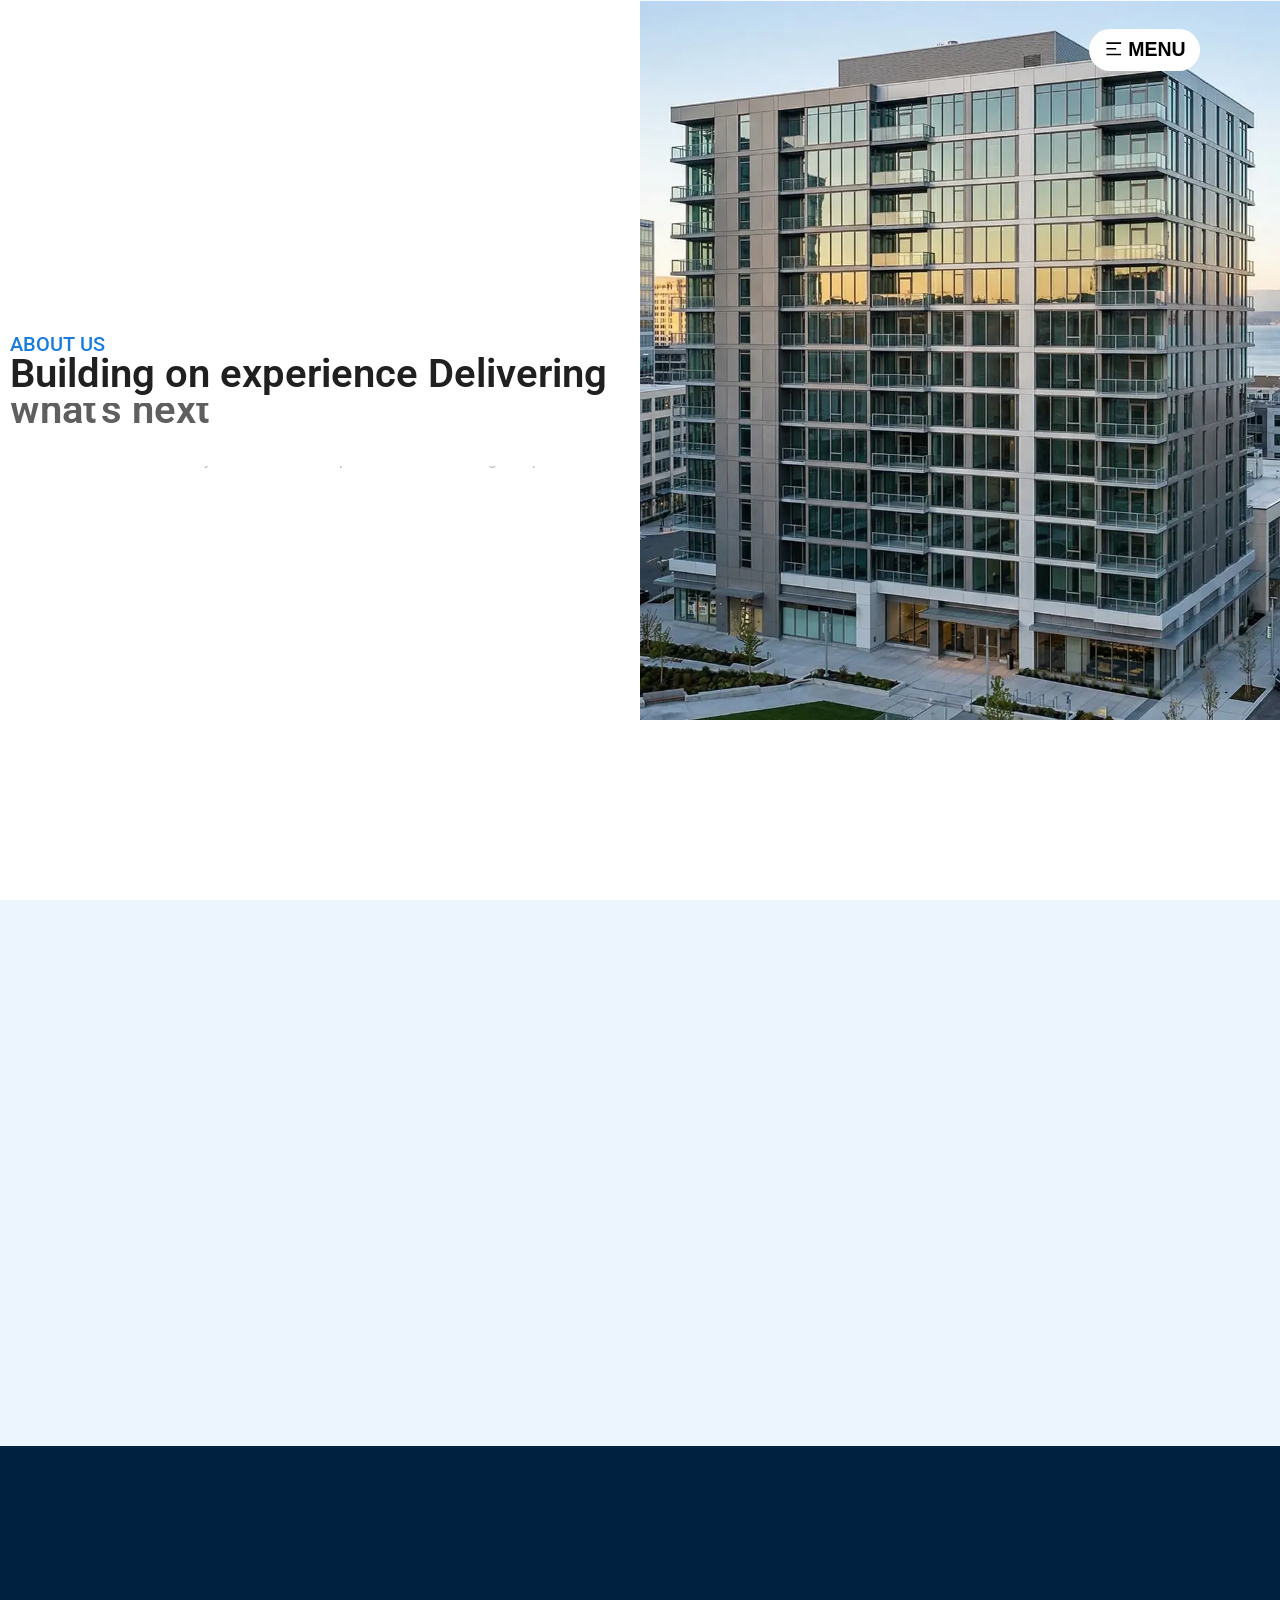
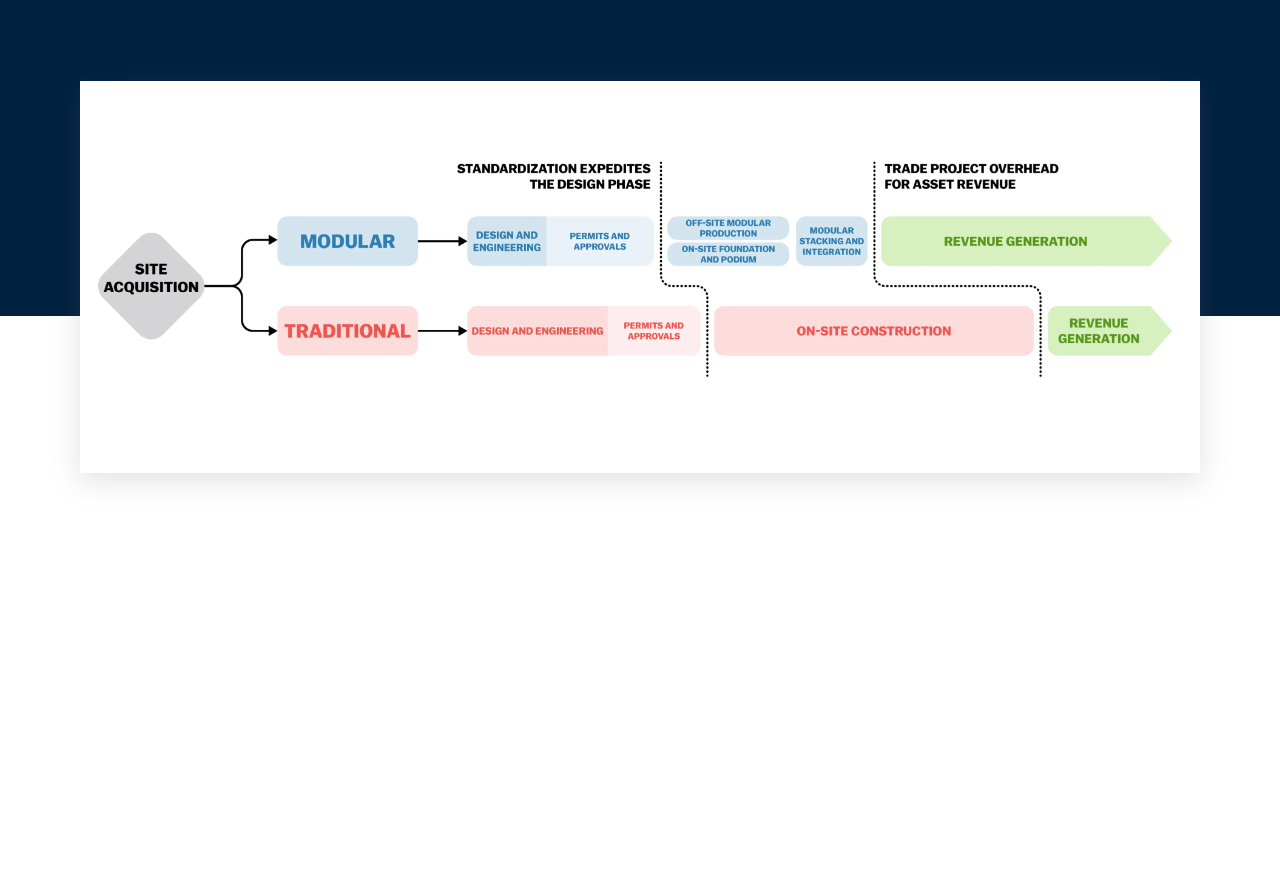
==== commit 3771be46: "Merge branch 'design-20260417' into design-20260409" ====
--- a/about-us.html
+++ b/about-us.html
@@ -6,6 +6,11 @@
         <meta name="viewport" content="width=device-width, initial-scale=1.0" />
         <meta http-equiv="X-UA-Compatible" content="ie=edge" />
         <title>RexModular</title>
+        <!-- FAVicon -->
+        <link rel="icon" type="image/png" href="images/favicon/favicon.png" sizes="96x96" />
+        <link rel="icon" type="image/svg+xml" href="images/favicon/favicon.svg" />
+        <link rel="shortcut icon" href="images/favicon/favicon.ico" />
+
         <link rel="preconnect" href="https://fonts.googleapis.com">
         <link rel="preconnect" href="https://fonts.gstatic.com" crossorigin>
         <link href="https://fonts.googleapis.com/css2?family=Roboto:ital,wght@0,100..900;1,100..900&display=swap"
@@ -33,13 +38,7 @@
                     </div>
                 </div>
             </header>
-            <div class="preloader-progress-bar">
-                <div class="preloader-bg"></div>
-                <div class="preloader-logo">
-                    <p class="logo-text" data-text-anim="logoAnimation">RexModular</p>
-                </div>
-            </div>
-            <div class="preloader-mask"></div>
+
 
             <main class="main" id="main">
                 <section class="section section-intru">
@@ -60,7 +59,13 @@
                             </div>
                         </div>
                     </div>
-                    <div class="section-intru-img"><img src="images/AboutUs1.webp" alt=""> </div>
+                    <div class="section-intru-img">
+                        <div class="reveal">
+                            <div class="image-wrap">
+                                <img src="images/AboutUs1.webp" alt="">
+                            </div>
+                        </div>
+                    </div>
                 </section>
                 <section class="section bg-light-blue">
                     <div class="container">
@@ -84,6 +89,8 @@
                                         of viable projects. Between them sits an underserved opportunity — and that's
                                         where RexModular
                                         operates.
+                                    </p>
+                                    <p class="sub-title section-text-desc" data-text-anim="bodyAnimation">
                                         Our founding team comes from SynergyCD, where they delivered thousands of
                                         conventionally
                                         constructed residential and commercial units. RexModular was founded to take
@@ -128,7 +135,7 @@
                                     poster="/images/videos/about_video_PosterImage.png">
                                     <source src="images/videos/about_video.mp4" type="video/mp4">
                                 </video> -->
-                                <img class="about-image" src="/images/AboutUs02Diagram.png" alt="">
+                                <img class="about-image" src="images/AboutUs02Diagram.webp" alt="">
                             </div>
                         </div>
                     </div>
@@ -220,14 +227,21 @@
             </div>
         </div>
 
-        <script src='./js/gsap.min.js'></script>
+        <!-- <script src='./js/gsap.min.js'></script>
         <script src='./js/ScrollTrigger.min.js'></script>
         <script src='./js/lenis.min.js'></script>
         <script src='./js/CustomEase.min.js'></script>
         <script src='./js/SplitText.min.js'></script>
         <script src='./js/bootstrap.js'></script>
-        <!-- <script src="./js/min/bundle.js"></script> -->
-        <script src="./js/zscript.js"></script>
+        <script src="./js/zscript.js"></script> -->
+        <script src="./js/min/bundle.js"></script>
+        <script>
+            window.addEventListener("load", () => {
+                const introTimeline = gsap.timeline();
+                const heroTl = heroAnimation();
+                introTimeline.add(heroTl, "-=0.1");
+            });
+        </script>
 
     </body>
 
--- a/css/main-ltr.css
+++ b/css/main-ltr.css
@@ -1,3 +1,3 @@
-.container,.container-fluid,.container-sm,.container-md,.container-lg,.container-xl,.container-xxl{--bs-gutter-x: 1.5rem;--bs-gutter-y: 0;width:100%;padding-right:calc(var(--bs-gutter-x) * .5);padding-left:calc(var(--bs-gutter-x) * .5);margin-right:auto;margin-left:auto}@media (min-width: 576px){.container,.container-sm{max-width:540px}}@media (min-width: 768px){.container,.container-sm,.container-md{max-width:720px}}@media (min-width: 992px){.container,.container-sm,.container-md,.container-lg{max-width:960px}}@media (min-width: 1200px){.container,.container-sm,.container-md,.container-lg,.container-xl{max-width:1140px}}@media (min-width: 1400px){.container,.container-sm,.container-md,.container-lg,.container-xl,.container-xxl{max-width:1320px}}@font-face{font-family:swiper-icons;src:url("data:application/font-woff;charset=utf-8;base64, [base64]//wADZ2x5ZgAAAywAAADMAAAD2MHtryVoZWFkAAABbAAAADAAAAA2E2+eoWhoZWEAAAGcAAAAHwAAACQC9gDzaG10eAAAAigAAAAZAAAArgJkABFsb2NhAAAC0AAAAFoAAABaFQAUGG1heHAAAAG8AAAAHwAAACAAcABAbmFtZQAAA/gAAAE5AAACXvFdBwlwb3N0AAAFNAAAAGIAAACE5s74hXjaY2BkYGAAYpf5Hu/j+W2+MnAzMYDAzaX6QjD6/4//Bxj5GA8AuRwMYGkAPywL13jaY2BkYGA88P8Agx4j+/8fQDYfA1AEBWgDAIB2BOoAeNpjYGRgYNBh4GdgYgABEMnIABJzYNADCQAACWgAsQB42mNgYfzCOIGBlYGB0YcxjYGBwR1Kf2WQZGhhYGBiYGVmgAFGBiQQkOaawtDAoMBQxXjg/wEGPcYDDA4wNUA2CCgwsAAAO4EL6gAAeNpj2M0gyAACqxgGNWBkZ2D4/wMA+xkDdgAAAHjaY2BgYGaAYBkGRgYQiAHyGMF8FgYHIM3DwMHABGQrMOgyWDLEM1T9/w8UBfEMgLzE////P/5//f/V/xv+r4eaAAeMbAxwIUYmIMHEgKYAYjUcsDAwsLKxc3BycfPw8jEQA/[base64]/uznmfPFBNODM2K7MTQ45YEAZqGP81AmGGcF3iPqOop0r1SPTaTbVkfUe4HXj97wYE+yNwWYxwWu4v1ugWHgo3S1XdZEVqWM7ET0cfnLGxWfkgR42o2PvWrDMBSFj/IHLaF0zKjRgdiVMwScNRAoWUoH78Y2icB/yIY09An6AH2Bdu/UB+yxopYshQiEvnvu0dURgDt8QeC8PDw7Fpji3fEA4z/PEJ6YOB5hKh4dj3EvXhxPqH/SKUY3rJ7srZ4FZnh1PMAtPhwP6fl2PMJMPDgeQ4rY8YT6Gzao0eAEA409DuggmTnFnOcSCiEiLMgxCiTI6Cq5DZUd3Qmp10vO0LaLTd2cjN4fOumlc7lUYbSQcZFkutRG7g6JKZKy0RmdLY680CDnEJ+UMkpFFe1RN7nxdVpXrC4aTtnaurOnYercZg2YVmLN/d/gczfEimrE/fs/bOuq29Zmn8tloORaXgZgGa78yO9/cnXm2BpaGvq25Dv9S4E9+5SIc9PqupJKhYFSSl47+Qcr1mYNAAAAeNptw0cKwkAAAMDZJA8Q7OUJvkLsPfZ6zFVERPy8qHh2YER+3i/BP83vIBLLySsoKimrqKqpa2hp6+jq6RsYGhmbmJqZSy0sraxtbO3sHRydnEMU4uR6yx7JJXveP7WrDycAAAAAAAH//wACeNpjYGRgYOABYhkgZgJCZgZNBkYGLQZtIJsFLMYAAAw3ALgAeNolizEKgDAQBCchRbC2sFER0YD6qVQiBCv/H9ezGI6Z5XBAw8CBK/m5iQQVauVbXLnOrMZv2oLdKFa8Pjuru2hJzGabmOSLzNMzvutpB3N42mNgZGBg4GKQYzBhYMxJLMlj4GBgAYow/P/PAJJhLM6sSoWKfWCAAwDAjgbRAAB42mNgYGBkAIIbCZo5IPrmUn0hGA0AO8EFTQAA");font-weight:400;font-style:normal}:root{--swiper-theme-color: #007aff}:host{position:relative;display:block;margin-left:auto;margin-right:auto;z-index:1}.swiper{margin-left:auto;margin-right:auto;position:relative;overflow:hidden;list-style:none;padding:0;z-index:1;display:block}.swiper-vertical>.swiper-wrapper{flex-direction:column}.swiper-wrapper{position:relative;width:100%;height:100%;z-index:1;display:flex;transition-property:transform;transition-timing-function:var(--swiper-wrapper-transition-timing-function, initial);box-sizing:content-box}.swiper-android .swiper-slide,.swiper-ios .swiper-slide,.swiper-wrapper{transform:translate3d(0px, 0, 0)}.swiper-horizontal{touch-action:pan-y}.swiper-vertical{touch-action:pan-x}.swiper-slide{flex-shrink:0;width:100%;height:100%;position:relative;transition-property:transform;display:block}.swiper-slide-invisible-blank{visibility:hidden}.swiper-autoheight,.swiper-autoheight .swiper-slide{height:auto}.swiper-autoheight .swiper-wrapper{align-items:flex-start;transition-property:transform, height}.swiper-backface-hidden .swiper-slide{transform:translateZ(0);backface-visibility:hidden}.swiper-3d.swiper-css-mode .swiper-wrapper{perspective:1200px}.swiper-3d .swiper-wrapper{transform-style:preserve-3d}.swiper-3d{perspective:1200px}.swiper-3d .swiper-cube-shadow,.swiper-3d .swiper-slide{transform-style:preserve-3d}.swiper-css-mode>.swiper-wrapper{overflow:auto;scrollbar-width:none;-ms-overflow-style:none}.swiper-css-mode>.swiper-wrapper::-webkit-scrollbar{display:none}.swiper-css-mode>.swiper-wrapper>.swiper-slide{scroll-snap-align:start start}.swiper-css-mode.swiper-horizontal>.swiper-wrapper{scroll-snap-type:x mandatory}.swiper-css-mode.swiper-vertical>.swiper-wrapper{scroll-snap-type:y mandatory}.swiper-css-mode.swiper-free-mode>.swiper-wrapper{scroll-snap-type:none}.swiper-css-mode.swiper-free-mode>.swiper-wrapper>.swiper-slide{scroll-snap-align:none}.swiper-css-mode.swiper-centered>.swiper-wrapper::before{content:"";flex-shrink:0;order:9999}.swiper-css-mode.swiper-centered>.swiper-wrapper>.swiper-slide{scroll-snap-align:center center;scroll-snap-stop:always}.swiper-css-mode.swiper-centered.swiper-horizontal>.swiper-wrapper>.swiper-slide:first-child{margin-inline-start:var(--swiper-centered-offset-before)}.swiper-css-mode.swiper-centered.swiper-horizontal>.swiper-wrapper::before{height:100%;min-height:1px;width:var(--swiper-centered-offset-after)}.swiper-css-mode.swiper-centered.swiper-vertical>.swiper-wrapper>.swiper-slide:first-child{margin-block-start:var(--swiper-centered-offset-before)}.swiper-css-mode.swiper-centered.swiper-vertical>.swiper-wrapper::before{width:100%;min-width:1px;height:var(--swiper-centered-offset-after)}.swiper-3d .swiper-slide-shadow,.swiper-3d .swiper-slide-shadow-bottom,.swiper-3d .swiper-slide-shadow-left,.swiper-3d .swiper-slide-shadow-right,.swiper-3d .swiper-slide-shadow-top{position:absolute;left:0;top:0;width:100%;height:100%;pointer-events:none;z-index:10}.swiper-3d .swiper-slide-shadow{background:rgba(0,0,0,0.15)}.swiper-3d .swiper-slide-shadow-left{background-image:linear-gradient(to left, rgba(0,0,0,0.5), rgba(0,0,0,0))}.swiper-3d .swiper-slide-shadow-right{background-image:linear-gradient(to right, rgba(0,0,0,0.5), rgba(0,0,0,0))}.swiper-3d .swiper-slide-shadow-top{background-image:linear-gradient(to top, rgba(0,0,0,0.5), rgba(0,0,0,0))}.swiper-3d .swiper-slide-shadow-bottom{background-image:linear-gradient(to bottom, rgba(0,0,0,0.5), rgba(0,0,0,0))}.swiper-lazy-preloader{width:42px;height:42px;position:absolute;left:50%;top:50%;margin-left:-21px;margin-top:-21px;z-index:10;transform-origin:50%;box-sizing:border-box;border:4px solid var(--swiper-preloader-color, var(--swiper-theme-color));border-radius:50%;border-top-color:transparent}.swiper-watch-progress .swiper-slide-visible .swiper-lazy-preloader,.swiper:not(.swiper-watch-progress) .swiper-lazy-preloader{animation:swiper-preloader-spin 1s infinite linear}.swiper-lazy-preloader-white{--swiper-preloader-color: #fff}.swiper-lazy-preloader-black{--swiper-preloader-color: #000}@keyframes swiper-preloader-spin{0%{transform:rotate(0deg)}100%{transform:rotate(360deg)}}.swiper-virtual .swiper-slide{-webkit-backface-visibility:hidden;transform:translateZ(0)}.swiper-virtual.swiper-css-mode .swiper-wrapper::after{content:"";position:absolute;left:0;top:0;pointer-events:none}.swiper-virtual.swiper-css-mode.swiper-horizontal .swiper-wrapper::after{height:1px;width:var(--swiper-virtual-size)}.swiper-virtual.swiper-css-mode.swiper-vertical .swiper-wrapper::after{width:1px;height:var(--swiper-virtual-size)}:root{--swiper-navigation-size: 44px}.swiper-button-next,.swiper-button-prev{position:absolute;top:var(--swiper-navigation-top-offset, 50%);width:calc(var(--swiper-navigation-size) / 44 * 27);height:var(--swiper-navigation-size);margin-top:calc(0px - (var(--swiper-navigation-size) / 2));z-index:10;cursor:pointer;display:flex;align-items:center;justify-content:center;color:var(--swiper-navigation-color, var(--swiper-theme-color))}.swiper-button-next.swiper-button-disabled,.swiper-button-prev.swiper-button-disabled{opacity:0.35;cursor:auto;pointer-events:none}.swiper-button-next.swiper-button-hidden,.swiper-button-prev.swiper-button-hidden{opacity:0;cursor:auto;pointer-events:none}.swiper-navigation-disabled .swiper-button-next,.swiper-navigation-disabled .swiper-button-prev{display:none !important}.swiper-button-next svg,.swiper-button-prev svg{width:100%;height:100%;-o-object-fit:contain;object-fit:contain;transform-origin:center}.swiper-rtl .swiper-button-next svg,.swiper-rtl .swiper-button-prev svg{transform:rotate(180deg)}.swiper-button-prev,.swiper-rtl .swiper-button-next{left:var(--swiper-navigation-sides-offset, 10px);right:auto}.swiper-button-next,.swiper-rtl .swiper-button-prev{right:var(--swiper-navigation-sides-offset, 10px);left:auto}.swiper-button-lock{display:none}.swiper-button-next:after,.swiper-button-prev:after{font-family:swiper-icons;font-size:var(--swiper-navigation-size);text-transform:none !important;letter-spacing:0;font-variant:initial;line-height:1}.swiper-button-prev:after,.swiper-rtl .swiper-button-next:after{content:"prev"}.swiper-button-next,.swiper-rtl .swiper-button-prev{right:var(--swiper-navigation-sides-offset, 10px);left:auto}.swiper-button-next:after,.swiper-rtl .swiper-button-prev:after{content:"next"}.swiper-pagination{position:absolute;text-align:center;transition:0.3s opacity;transform:translate3d(0, 0, 0);z-index:10}.swiper-pagination.swiper-pagination-hidden{opacity:0}.swiper-pagination-disabled>.swiper-pagination,.swiper-pagination.swiper-pagination-disabled{display:none !important}.swiper-horizontal>.swiper-pagination-bullets,.swiper-pagination-bullets.swiper-pagination-horizontal,.swiper-pagination-custom,.swiper-pagination-fraction{bottom:var(--swiper-pagination-bottom, 8px);top:var(--swiper-pagination-top, auto);left:0;width:100%}.swiper-pagination-bullets-dynamic{overflow:hidden;font-size:0}.swiper-pagination-bullets-dynamic .swiper-pagination-bullet{transform:scale(0.33);position:relative}.swiper-pagination-bullets-dynamic .swiper-pagination-bullet-active{transform:scale(1)}.swiper-pagination-bullets-dynamic .swiper-pagination-bullet-active-main{transform:scale(1)}.swiper-pagination-bullets-dynamic .swiper-pagination-bullet-active-prev{transform:scale(0.66)}.swiper-pagination-bullets-dynamic .swiper-pagination-bullet-active-prev-prev{transform:scale(0.33)}.swiper-pagination-bullets-dynamic .swiper-pagination-bullet-active-next{transform:scale(0.66)}.swiper-pagination-bullets-dynamic .swiper-pagination-bullet-active-next-next{transform:scale(0.33)}.swiper-pagination-bullet{width:var(--swiper-pagination-bullet-width, var(--swiper-pagination-bullet-size, 8px));height:var(--swiper-pagination-bullet-height, var(--swiper-pagination-bullet-size, 8px));display:inline-block;border-radius:var(--swiper-pagination-bullet-border-radius, 50%);background:var(--swiper-pagination-bullet-inactive-color, #000);opacity:var(--swiper-pagination-bullet-inactive-opacity, 0.2)}button.swiper-pagination-bullet{border:none;margin:0;padding:0;box-shadow:none;-webkit-appearance:none;-moz-appearance:none;appearance:none}.swiper-pagination-clickable .swiper-pagination-bullet{cursor:pointer}.swiper-pagination-bullet:only-child{display:none !important}.swiper-pagination-bullet-active{opacity:var(--swiper-pagination-bullet-opacity, 1);background:var(--swiper-pagination-color, var(--swiper-theme-color))}.swiper-pagination-vertical.swiper-pagination-bullets,.swiper-vertical>.swiper-pagination-bullets{right:var(--swiper-pagination-right, 8px);left:var(--swiper-pagination-left, auto);top:50%;transform:translate3d(0px, -50%, 0)}.swiper-pagination-vertical.swiper-pagination-bullets .swiper-pagination-bullet,.swiper-vertical>.swiper-pagination-bullets .swiper-pagination-bullet{margin:var(--swiper-pagination-bullet-vertical-gap, 6px) 0;display:block}.swiper-pagination-vertical.swiper-pagination-bullets.swiper-pagination-bullets-dynamic,.swiper-vertical>.swiper-pagination-bullets.swiper-pagination-bullets-dynamic{top:50%;transform:translateY(-50%);width:8px}.swiper-pagination-vertical.swiper-pagination-bullets.swiper-pagination-bullets-dynamic .swiper-pagination-bullet,.swiper-vertical>.swiper-pagination-bullets.swiper-pagination-bullets-dynamic .swiper-pagination-bullet{display:inline-block;transition:0.2s transform, 0.2s top}.swiper-horizontal>.swiper-pagination-bullets .swiper-pagination-bullet,.swiper-pagination-horizontal.swiper-pagination-bullets .swiper-pagination-bullet{margin:0 var(--swiper-pagination-bullet-horizontal-gap, 4px)}.swiper-horizontal>.swiper-pagination-bullets.swiper-pagination-bullets-dynamic,.swiper-pagination-horizontal.swiper-pagination-bullets.swiper-pagination-bullets-dynamic{left:50%;transform:translateX(-50%);white-space:nowrap}.swiper-horizontal>.swiper-pagination-bullets.swiper-pagination-bullets-dynamic .swiper-pagination-bullet,.swiper-pagination-horizontal.swiper-pagination-bullets.swiper-pagination-bullets-dynamic .swiper-pagination-bullet{transition:0.2s transform, 0.2s left}.swiper-horizontal.swiper-rtl>.swiper-pagination-bullets-dynamic .swiper-pagination-bullet{transition:0.2s transform, 0.2s right}.swiper-pagination-fraction{color:var(--swiper-pagination-fraction-color, inherit)}.swiper-pagination-progressbar{background:var(--swiper-pagination-progressbar-bg-color, rgba(0,0,0,0.25));position:absolute}.swiper-pagination-progressbar .swiper-pagination-progressbar-fill{background:var(--swiper-pagination-color, var(--swiper-theme-color));position:absolute;left:0;top:0;width:100%;height:100%;transform:scale(0);transform-origin:left top}.swiper-rtl .swiper-pagination-progressbar .swiper-pagination-progressbar-fill{transform-origin:right top}.swiper-horizontal>.swiper-pagination-progressbar,.swiper-pagination-progressbar.swiper-pagination-horizontal,.swiper-pagination-progressbar.swiper-pagination-vertical.swiper-pagination-progressbar-opposite,.swiper-vertical>.swiper-pagination-progressbar.swiper-pagination-progressbar-opposite{width:100%;height:var(--swiper-pagination-progressbar-size, 4px);left:0;top:0}.swiper-horizontal>.swiper-pagination-progressbar.swiper-pagination-progressbar-opposite,.swiper-pagination-progressbar.swiper-pagination-horizontal.swiper-pagination-progressbar-opposite,.swiper-pagination-progressbar.swiper-pagination-vertical,.swiper-vertical>.swiper-pagination-progressbar{width:var(--swiper-pagination-progressbar-size, 4px);height:100%;left:0;top:0}.swiper-pagination-lock{display:none}.swiper-scrollbar{border-radius:var(--swiper-scrollbar-border-radius, 10px);position:relative;touch-action:none;background:var(--swiper-scrollbar-bg-color, rgba(0,0,0,0.1))}.swiper-scrollbar-disabled>.swiper-scrollbar,.swiper-scrollbar.swiper-scrollbar-disabled{display:none !important}.swiper-horizontal>.swiper-scrollbar,.swiper-scrollbar.swiper-scrollbar-horizontal{position:absolute;left:var(--swiper-scrollbar-sides-offset, 1%);bottom:var(--swiper-scrollbar-bottom, 4px);top:var(--swiper-scrollbar-top, auto);z-index:50;height:var(--swiper-scrollbar-size, 4px);width:calc(100% - 2 * var(--swiper-scrollbar-sides-offset, 1%))}.swiper-scrollbar.swiper-scrollbar-vertical,.swiper-vertical>.swiper-scrollbar{position:absolute;left:var(--swiper-scrollbar-left, auto);right:var(--swiper-scrollbar-right, 4px);top:var(--swiper-scrollbar-sides-offset, 1%);z-index:50;width:var(--swiper-scrollbar-size, 4px);height:calc(100% - 2 * var(--swiper-scrollbar-sides-offset, 1%))}.swiper-scrollbar-drag{height:100%;width:100%;position:relative;background:var(--swiper-scrollbar-drag-bg-color, rgba(0,0,0,0.5));border-radius:var(--swiper-scrollbar-border-radius, 10px);left:0;top:0}.swiper-scrollbar-cursor-drag{cursor:move}.swiper-scrollbar-lock{display:none}.swiper-zoom-container{width:100%;height:100%;display:flex;justify-content:center;align-items:center;text-align:center}.swiper-zoom-container>canvas,.swiper-zoom-container>img,.swiper-zoom-container>svg{max-width:100%;max-height:100%;-o-object-fit:contain;object-fit:contain}.swiper-slide-zoomed{cursor:move;touch-action:none}.swiper .swiper-notification{position:absolute;left:0;top:0;pointer-events:none;opacity:0;z-index:-1000}.swiper-free-mode>.swiper-wrapper{transition-timing-function:ease-out;margin:0 auto}.swiper-grid>.swiper-wrapper{flex-wrap:wrap}.swiper-grid-column>.swiper-wrapper{flex-wrap:wrap;flex-direction:column}.swiper-fade.swiper-free-mode .swiper-slide{transition-timing-function:ease-out}.swiper-fade .swiper-slide{pointer-events:none;transition-property:opacity}.swiper-fade .swiper-slide .swiper-slide{pointer-events:none}.swiper-fade .swiper-slide-active{pointer-events:auto}.swiper-fade .swiper-slide-active .swiper-slide-active{pointer-events:auto}.swiper-cube{overflow:visible}.swiper-cube .swiper-slide{pointer-events:none;backface-visibility:hidden;z-index:1;visibility:hidden;transform-origin:0 0;width:100%;height:100%}.swiper-cube .swiper-slide .swiper-slide{pointer-events:none}.swiper-cube.swiper-rtl .swiper-slide{transform-origin:100% 0}.swiper-cube .swiper-slide-active,.swiper-cube .swiper-slide-active .swiper-slide-active{pointer-events:auto}.swiper-cube .swiper-slide-active,.swiper-cube .swiper-slide-next,.swiper-cube .swiper-slide-prev{pointer-events:auto;visibility:visible}.swiper-cube .swiper-cube-shadow{position:absolute;left:0;bottom:0px;width:100%;height:100%;opacity:0.6;z-index:0}.swiper-cube .swiper-cube-shadow:before{content:"";background:#000;position:absolute;left:0;top:0;bottom:0;right:0;filter:blur(50px)}.swiper-cube .swiper-slide-next+.swiper-slide{pointer-events:auto;visibility:visible}.swiper-cube .swiper-slide-shadow-cube.swiper-slide-shadow-bottom,.swiper-cube .swiper-slide-shadow-cube.swiper-slide-shadow-left,.swiper-cube .swiper-slide-shadow-cube.swiper-slide-shadow-right,.swiper-cube .swiper-slide-shadow-cube.swiper-slide-shadow-top{z-index:0;backface-visibility:hidden}.swiper-flip{overflow:visible}.swiper-flip .swiper-slide{pointer-events:none;backface-visibility:hidden;z-index:1}.swiper-flip .swiper-slide .swiper-slide{pointer-events:none}.swiper-flip .swiper-slide-active,.swiper-flip .swiper-slide-active .swiper-slide-active{pointer-events:auto}.swiper-flip .swiper-slide-shadow-flip.swiper-slide-shadow-bottom,.swiper-flip .swiper-slide-shadow-flip.swiper-slide-shadow-left,.swiper-flip .swiper-slide-shadow-flip.swiper-slide-shadow-right,.swiper-flip .swiper-slide-shadow-flip.swiper-slide-shadow-top{z-index:0;backface-visibility:hidden}.swiper-creative .swiper-slide{backface-visibility:hidden;overflow:hidden;transition-property:transform, opacity, height}.swiper-cards{overflow:visible}.swiper-cards .swiper-slide{transform-origin:center bottom;backface-visibility:hidden;overflow:hidden}:root{--bs-gutter-x: 1rem;--bs-gutter-y: 1rem;--background-bg-primary: #efefef;--background-bg-secondary: #fff;--background-bg-tertiary: rgba(0, 0, 0, 0.06);--brand-color: #1177DD;--brand-color-alpha: 13, 128, 101;--brand-color-inverse: rgb(255, 255, 255);--secondary-color: #14424c;--secondary-color-inverse: #ffffff;--secondary-color-alpha: 7, 149, 230}@keyframes fadeInUp{0%{opacity:0;transform:translateY(20px)}100%{opacity:1;transform:translateY(0px)}}@keyframes placeholderShimmer{0%{background-position:-1200px 0}100%{background-position:1200px 0}}.header{background-color:transparent;color:#fff;position:absolute;height:100px;z-index:100;width:100%;left:0;right:0;border:none;opacity:1;display:flex;align-items:center;transition:all 0.5s cubic-bezier(0.25, 1, 0.5, 1);will-change:transition;animation:fadein 2s ease forwards;visibility:hidden;animation-delay:1.5s}@media (max-width: 767.98px){.header{height:70px}}@keyframes fadein{0%{opacity:0}100%{opacity:1;visibility:initial}}.header-shadow::after{content:"";background:transparent linear-gradient(180deg, rgba(0,0,0,0.901961) 0%, rgba(84,84,84,0) 100%) 0% 0% no-repeat padding-box;position:absolute;z-index:-2;top:0px;left:0px;width:100%;height:300px;transition:all 0.5s cubic-bezier(0.25, 1, 0.5, 1);pointer-events:none}.header-inner{width:100%;display:flex;align-items:center;justify-content:space-between;max-width:none}.header .logo{display:flex;width:auto;max-width:260px}@media (max-width: 767.98px){.header .logo{max-width:200px}}.header .menu-button{background-color:#fff;border:none;border-radius:50px;display:flex;gap:0.4rem;align-items:center;justify-content:center;padding:0.75rem 1.125rem;font-size:1.5rem;line-height:1;font-weight:600;text-transform:uppercase}@media (max-width: 991.98px){.header .menu-button{aspect-ratio:1/1;width:3rem;height:3rem;flex-shrink:0}}.header .menu-button .svg{width:1.5rem;height:1.5rem}.header .menu-button:hover{cursor:pointer}.header .menu-button .button-txt{display:none}@media (min-width: 992px){.header .menu-button .button-txt{display:block}}.mobile-actions{font-size:0.8rem;display:none}@media (max-width: 991.98px){.mobile-actions{background-color:rgba(255,255,255,0.9);-webkit-backdrop-filter:blur(3px);backdrop-filter:blur(3px);box-shadow:0 -10px 30px 0 rgba(111,111,111,0.1);display:flex;align-items:center;flex-flow:row nowrap;justify-content:space-between;position:fixed;bottom:0;left:0;right:0;z-index:1030}.mobile-actions-item{flex:1 1 0%}.mobile-actions-link{margin:0 auto;border:none;background-color:transparent;padding:1rem 10px;display:flex;align-items:center;flex-direction:column;color:#1d2e39}.mobile-actions-link .svg{width:20px;height:20px}.mobile-actions-link:is(:hover,:focus,:active){color:#17d}}.mobile-actions .txt{font-weight:600;margin-top:5px}.offcanvas-mbl{max-width:320px}.offcanvas-mbl .offcanvas-body{position:relative;padding:0}.offcanvas-mbl .offcanvas-foot{padding:1rem}.offcanvas-mbl .btn-close{position:absolute;right:0;top:0;margin:1rem}.profile{background-color:#f5f6f6;color:#1d2e39;padding:1rem 2rem;display:flex;align-items:center;flex-direction:row;grid-gap:1rem;font-size:0.8rem}.profile-image{margin-bottom:1rem}.profile-avatar{border-radius:50%;max-width:80px;box-shadow:0 0px 2px rgba(0,0,0,0.33)}.profile-name{font-weight:500;font-size:1rem}.profile-email,.profile-phone{font-weight:400;font-size:0.8rem}.account-nav{display:flex;flex-direction:column;font-size:1rem}.account-nav-item{border-bottom:solid 1px #e8e8e8}.account-nav-link{border:none;background-color:transparent;display:flex;align-items:center;justify-content:space-between;padding:1rem 2rem}.account-nav .icon{display:inline-block;font-size:inherit;font-style:normal;height:1em;position:relative;text-indent:-9999px;vertical-align:middle;width:1em;font-size:0.8rem;transform:scale(1);margin-left:auto}.account-nav .icon::before{content:"";display:block;left:50%;position:absolute;top:50%;border:0.1rem solid currentColor;border-bottom:0;border-right:0;height:0.65em;width:0.65em;transform:translate(-75%, -50%) rotate(135deg)}.btn-logout{display:block;width:100%;background-color:#17d;color:#fff;border-radius:12px}@media (min-width: 992px){.footer{position:sticky;bottom:-1px;z-index:0}}.footer-logo{margin-left:auto;margin-bottom:-4px;display:none}@media (min-width: 992px){.footer-logo{max-width:450px;display:block}.footer-logo img{max-width:100%}}.footer-top{background-color:#17d;color:#fff;background-color:#17d !important}@media (min-width: 992px){.footer-top{padding-bottom:0}}.footer .lets-connect{display:flex;justify-content:space-between;align-items:center;flex-direction:column}@media (min-width: 992px){.footer .lets-connect{flex-direction:row}}@media (min-width: 992px){.footer .lets-connect-start{max-width:50%}}.footer .lets-connect .btn{line-height:1.4;height:auto;gap:1.5rem;font-size:1.88rem;padding:0.5rem 2rem}.footer-bottom{padding:0.5rem 0}.footer-bottom-inner{display:flex;justify-content:space-between;align-items:center;gap:0.5rem;flex-direction:column}@media (min-width: 992px){.footer-bottom-inner{flex-direction:row;gap:1rem}}.footer-bottom-item{font-weight:300}.footer-bottom p{color:#000;font-size:1.125rem;padding:0.125rem 0}@media (min-width: 992px){.footer-bottom p{padding:0.5rem 0}}.footer-bottom .address{text-align:start}.footer-bottom .short-links{text-align:center}.footer-bottom .short-links a{text-rendering:optimizeLegibility;transition:color 0.3s ease-in-out;background-image:linear-gradient(currentColor, currentColor);background-position:50% 100%;background-repeat:no-repeat;background-color:transparent;transition:background-size 0.2s;text-decoration:none;background-size:0% 1px;border:none}.footer-bottom .short-links a:is(:hover,:focus,:active){color:currentColor;text-decoration:none !important;background-size:100% 1px}.footer-bottom .short-links a:hover{color:#000}.footer-bottom .copyright{text-align:end}.preloader-container{position:fixed;top:0;display:flex;justify-content:center;align-items:center;width:100%;height:100vh;background:#000;color:#ffffff82;z-index:1000;overflow:hidden}.preloader-container.active_new{transform:translateY(-100vh);transition:ease-in-out 2s;transition-delay:1s}.preloader-text{font-size:5rem;top:50%;height:500px;position:absolute;width:100%;margin:auto;text-align:center}.preloader-text span{opacity:0;animation:topToBottom 10s forwards;transform-origin:center}@keyframes fadeIn{0%{opacity:0}100%{opacity:1}}@keyframes fadeInLetter{0%{opacity:0;transform:scale(0.8)}100%{opacity:1;transform:scale(1)}}@keyframes topToBottom{0%{transform:translateY(-100%)}100%{transform:translateY(0)}}@keyframes scaleIn{0%{transform:scale(0.8)}100%{transform:scale(1)}}@keyframes fadeOut{0%{opacity:1}100%{opacity:0}}@keyframes expandWidth{0%{width:auto}100%{width:100%;letter-spacing:20px}}.loader-container{display:flex;position:fixed;top:0;justify-content:center;align-items:center;width:100%;height:100vh;background-color:#000;color:rgba(255,255,255,0.99);z-index:1000;overflow:hidden}.loader-container.active{transform:translateY(-100vh);transition:ease-in-out 1s;transition-delay:1s}.loader-container .draw{animation:draw 4000ms ease-in-out infinite;stroke:#fff;width:30vw;height:auto}@keyframes draw{0%{stroke-dasharray:0 400;stroke-dashoffset:200;fill-opacity:0;stroke-width:1}37%{stroke-dasharray:200 0;stroke-dashoffset:200;fill-opacity:0;stroke-width:1}50%{fill-opacity:1;stroke-width:0}100%{fill-opacity:1;stroke-width:0}}.hamburger{mix-blend-mode:difference;background-color:transparent;border:none;margin:0;margin-left:-1.5rem;padding:0}.hamburger input{display:none}.hamburger label{display:block;cursor:pointer;width:80px;height:80px;max-width:150px;max-height:150px}.hamburger path{fill:none;stroke:#fff;stroke-width:3;stroke-linecap:round;stroke-linejoin:round;--length: 24;--offset: -38;stroke-dasharray:var(--length) var(--total-length);stroke-dashoffset:var(--offset);transition:all 0.8s cubic-bezier(0.645, 0.045, 0.355, 1)}.hamburger circle{fill:#fff3;opacity:0}.hamburger label:hover circle{opacity:1}.hamburger .cross input:checked+svg .line--1,.hamburger .cross input:checked+svg .line--3{--length: 22.627416998}.hamburger .cross input:checked+svg .line--2{--length: 0}.hamburger .back input:checked+svg .line--1,.hamburger .back input:checked+svg .line--3{--length: 8.602325267}.hamburger .menu--1 .line--1,.hamburger .menu--1 .line--3{--total-length: 126.64183044433594}.hamburger .menu--1 .line--2{--total-length: 70;--length: 16}.hamburger .menu--1 input:checked+svg .line--1,.hamburger .menu--1 input:checked+svg .line--3{--offset: -94.1149185097}.hamburger .menu--1 input:checked+svg .line--2{--offset: -50}.btn{display:inline-flex;align-items:center;justify-content:center;border:solid 1px transparent;padding:0 2rem;height:3rem;border-radius:60px;font-size:1.125rem;font-weight:500;line-height:3rem;white-space:nowrap;gap:.5rem}.btn-lg{height:3.375rem}.btn:hover{text-decoration:none !important;box-shadow:0px 2px 4px -1px rgba(0,0,0,0.2),0px 4px 5px 0px rgba(0,0,0,0.14),0px 1px 10px 0px rgba(0,0,0,0.12)}.btn:focus{outline:none !important;box-shadow:0px 2px 4px -1px rgba(0,0,0,0.2),0px 4px 5px 0px rgba(0,0,0,0.14),0px 1px 10px 0px rgba(0,0,0,0.12)}.btn:active{box-shadow:0px 5px 5px -3px rgba(0,0,0,0.2),0px 8px 10px 1px rgba(0,0,0,0.14),0px 3px 14px 2px rgba(0,0,0,0.12)}.btn:disabled{background-color:#ccc;pointer-events:none;opacity:1;border-color:#ccc}.btn-brand{background-color:#17d;color:#fff;border-color:#17d}.btn-brand:hover{color:#fff}.btn-outline-brand{background-color:transparent;border-color:#17d;color:#17d}.btn-outline-brand:hover{color:currentColor;background-color:#17d;color:#fff}.btn-white{background-color:#fff;color:#000}.btn-white:hover{color:#000}.btn-outline-white{background-color:transparent;border-color:#fff;color:#fff}.btn-outline-white:hover{color:currentColor}.btn-secondary{background-color:var(--secondary-color);border-color:var(--secondary-color);color:var(--secondary-color-inverse)}.btn-secondary:hover{color:var(--secondary-color-inverse) !important}.btn-outline-secondary{background-color:transparent;border-color:var(--secondary-color);color:var(--secondary-color)}.btn-outline-secondary:hover{background-color:#17d;color:#fff;border-color:#17d}.btn-black{background-color:#000;border-color:#000;color:#fff}.btn-black:hover{color:#fff}.btn-outline-black{background-color:transparent;border-color:#000;color:#1d2e39}.btn-outline-black:hover{background-color:#000;color:#fff}.btn-outline-gray{background-color:transparent;border-color:#e8e8e8;color:#1d2e39}.btn-outline-gray:hover{color:currentColor}.btn-block{width:100% !important}.btn-wide{padding-left:2rem !important;padding-right:2rem !important}.btn-add{border-radius:60px}.btn-sm{height:auto;padding:0.25rem 1rem;font-size:0.875rem;line-height:1.5}.btn-arrow{gap:6px}.btn-arrow .svg{width:12px;height:12px;margin-top:-4px}.btn-icon{gap:1.5rem}.btn-icon .svg{width:20px;height:20px;flex:0 0 20px;max-width:20px}.btn-link{border:none;background-color:transparent;text-decoration:none;height:auto;padding:0;line-height:normal}.btn-link:disabled{background-color:transparent;color:#17d}.btn-link .arrow{display:inline-block;transition:all 0.2s ease-in-out}.btn-link .arrow .svg{width:12px;height:12px;margin-right:5px;fill:currentcolor}.btn-link:hover{box-shadow:none}.btn-link:hover .arrow{transform:translateX(0.25rem)}.btn-link:focus{box-shadow:none}.btn-underline{background-color:transparent;border:none;color:#17d;text-align:inherit;padding:0;margin:0;text-decoration:underline}.btn .icn svg{width:16px;height:16px;fill:currentColor}.btns-group{display:inline-flex;flex-wrap:wrap;gap:2rem}.btn-back{padding:0;width:40px;flex-shrink:0;height:40px;display:inline-flex;align-items:center;justify-content:center;background-color:#f5f6f6;border-radius:50%}.btn-back:is(:hover,:focus,:active){background-color:#e8eaea}[dir="rtl"] .btn-back .svg{transform:scaleX(-1)}.btn-icon-right{display:inline-block;font-size:1rem;color:#17d;background-color:transparent !important;padding:0;line-height:2.75rem;white-space:nowrap;margin-left:0.85rem}@media (min-width: 992px){.btn-icon-right{font-size:1.5rem}}.btn-icon-right:is(:hover,:focus,:active,.active) .arrow svg{transform:translateX(2rem)}.btn-icon-right span{transition:all 0.5s cubic-bezier(0.25, 1, 0.5, 1);will-change:transition;display:inline-block;line-height:2.75rem;vertical-align:middle}.btn-icon-right .arrow{position:relative;height:2.75rem;width:2.75rem;border:solid 1px #17d;border-radius:100%;margin-right:1rem;opacity:1;transition-delay:0.3s;transform:translateX(0rem)}.btn-icon-right .arrow svg{aspect-ratio:1/1;width:50px;height:50px;transition:transform 0.5s cubic-bezier(0.25, 1, 0.5, 1);will-change:transition;position:absolute;top:50%;margin-top:-25px;left:-20px}.btn-icon-right .arrow+span{transform:translateX(0rem)}.btn-icon-left{display:inline-block;font-size:1rem;color:#17d;background-color:transparent !important;padding:0;line-height:2.75rem;white-space:nowrap;margin-left:0.85rem}@media (min-width: 992px){.btn-icon-left{font-size:1.5rem}}.btn-icon-left:is(:hover,:focus,:active,.active) .arrow svg{transform:translateX(-2rem)}.btn-icon-left span{transition:all 0.5s cubic-bezier(0.25, 1, 0.5, 1);will-change:transition;display:inline-block;line-height:2.75rem;vertical-align:middle}.btn-icon-left .arrow{position:relative;height:2.75rem;width:2.75rem;border:solid 1px #17d;border-radius:100%;margin-right:1rem;opacity:1;transition-delay:0.3s;transform:translateX(0rem)}.btn-icon-left .arrow svg{aspect-ratio:1/1;width:50px;height:50px;transition:transform 0.5s cubic-bezier(0.25, 1, 0.5, 1);will-change:transition;position:absolute;top:50%;margin-top:-25px;right:-20px}.btn-icon-left .arrow+span{transform:translateX(0rem)}.btn-theme{text-align:left;position:relative !important;background-color:transparent;border:1px solid #17d;border-radius:50%;cursor:pointer;height:3rem;width:3rem;min-width:3rem;aspect-ratio:1/1;padding:0;margin:0;transition:background-color 0.25s ease-in-out, opacity 0.25s ease-in-out}@media (min-width: 992px){.btn-theme{height:4rem;width:4rem;min-width:4rem}}.btn-theme .arrow{transition:transform 0.5s cubic-bezier(0.25, 1, 0.5, 1);will-change:transition;position:absolute;top:50%;margin-top:-1.5rem;width:3rem;height:3rem}@media (min-width: 992px){.btn-theme .arrow{margin-top:-2rem;width:4rem;height:4rem}}.btn-theme .arrow .svg{fill:#17d;width:100%;height:100%}.btn-theme-prev .arrow{transform:translateX(1rem)}.btn-theme-prev:hover .arrow{transform:translateX(-1.5rem)}@media (min-width: 992px){.btn-theme-prev:hover .arrow{transform:translateX(-1.5rem)}}.btn-theme-next .arrow{transform:translateX(-1rem)}.btn-theme-next:hover .arrow{transform:translateX(1.5rem)}.btn-theme[disabled]{pointer-events:none;opacity:0.2}.section{position:relative;z-index:1;background-color:#fff;padding:clamp(2rem, 5vw, 10rem) 0}@media (max-width: 575.98px){.section{padding:calc(1rem + 3vw) 0}}.section-head{width:100%;margin-bottom:1rem;display:flex;align-items:center;justify-content:space-between;flex-direction:column;align-items:flex-start;gap:1rem}@media (min-width: 992px){.section-head{gap:2rem;flex-direction:row;margin-bottom:2rem}}.section-head-start{flex:1}.section-head-end{flex:1}.section-head-align-center{align-items:center}.section-head-center{justify-content:center;text-align:center}.section-head-center p{margin:0 auto}.section .section-text-super{font-size:1.5rem;color:#17d;font-weight:500;text-transform:uppercase}.section .section-text-h2{font-size:3.5rem;margin-bottom:1.2rem;font-weight:600;text-wrap-style:balance}.section .section-text-h3{font-size:clamp(1.5rem, 3vw, 4.5rem);margin-bottom:1.2rem}.section .section-text-h4{font-size:clamp(1rem, 1.692vw, 4rem);margin-bottom:1.2rem}.section .section-text-h6{font-weight:400;font-size:clamp(1rem, 1.692vw, 2rem);margin-bottom:1.2rem}.section .section-text-desc{color:currentColor;font-size:1rem;font-weight:400;line-height:1.6;text-wrap-style:balance;margin-bottom:2rem;text-align:justify}@media (min-width: 992px){.section .section-text-desc{font-size:clamp(1rem, 1.2rem, 2rem)}}.section .small-desc{line-height:1.5}@media (min-width: 992px){.section .small-desc{font-size:clamp(0.5rem, 0.85rem, 1rem)}}.section-body{padding-top:calc(1rem + 0.5vw)}.section-foot{text-align:center;margin-top:1.5rem}.bg-gray-lightest{background-color:#f2f2f2}*{scrollbar-color:#9aa0a6 transparent;scrollbar-width:thin}*::-webkit-scrollbar{width:6px;height:6px}*::-webkit-scrollbar-track{background-color:#e8e8e8}*::-webkit-scrollbar-thumb{background-color:#17d;background-clip:padding-box;border-radius:10px;border:1.5px solid transparent;border-radius:3px}*::-webkit-scrollbar-thumb:active{background-color:#61686e}*::-webkit-scrollbar-thumb:hover{background-color:#798189}*-y{overflow-y:auto}*-x{overflow-x:auto}.scroll-y{overflow-y:auto}.scroll-x{overflow-x:auto}.form .form-row{display:flex;gap:3rem}.form .form-row .form-group{flex:1}.form .form-group,.form .field-set{margin-bottom:1.75rem}.form .form-group.form-group,.form .field-set.form-group{position:relative}.form-label,.form .label,.form .field_label{font-size:1.5rem;font-weight:500;color:#000;margin:0;display:inline-block;cursor:default;font-weight:500}.form-label:empty,.form .label:empty,.form .field_label:empty{min-height:21px;display:block}.form input[type="text"]{background-color:transparent;color:#474747;border:none;border-bottom:solid 1px #000;height:3rem;width:100%;padding:0 0;font-size:1rem;line-height:3rem;border-radius:0;outline:none;font-family:inherit;transition:0.3s all ease-in-out;-webkit-appearance:none;-moz-appearance:none;appearance:none}.form input[type="text"]:focus,.form input[type="text"]:hover{border-color:#17d;box-shadow:none;transition:0.3s all ease-in-out}.form input[type="text"]:disabled{opacity:0.5}.form input[type="text"]:disabled:hover{cursor:not-allowed}.form input[type="text"].error{border:1px solid #fd397a;background-color:transparent}.form input[type="email"]{background-color:transparent;color:#474747;border:none;border-bottom:solid 1px #000;height:3rem;width:100%;padding:0 0;font-size:1rem;line-height:3rem;border-radius:0;outline:none;font-family:inherit;transition:0.3s all ease-in-out;-webkit-appearance:none;-moz-appearance:none;appearance:none}.form input[type="email"]:focus,.form input[type="email"]:hover{border-color:#17d;box-shadow:none;transition:0.3s all ease-in-out}.form input[type="email"]:disabled{opacity:0.5}.form input[type="email"]:disabled:hover{cursor:not-allowed}.form input[type="email"].error{border:1px solid #fd397a;background-color:transparent}.form input[type="phone"]{background-color:transparent;color:#474747;border:none;border-bottom:solid 1px #000;height:3rem;width:100%;padding:0 0;font-size:1rem;line-height:3rem;border-radius:0;outline:none;font-family:inherit;transition:0.3s all ease-in-out;-webkit-appearance:none;-moz-appearance:none;appearance:none}.form input[type="phone"]:focus,.form input[type="phone"]:hover{border-color:#17d;box-shadow:none;transition:0.3s all ease-in-out}.form input[type="phone"]:disabled{opacity:0.5}.form input[type="phone"]:disabled:hover{cursor:not-allowed}.form input[type="phone"].error{border:1px solid #fd397a;background-color:transparent}.form input[type="search"]{background-color:transparent;color:#474747;border:none;border-bottom:solid 1px #000;height:3rem;width:100%;padding:0 0;font-size:1rem;line-height:3rem;border-radius:0;outline:none;font-family:inherit;transition:0.3s all ease-in-out;-webkit-appearance:none;-moz-appearance:none;appearance:none;appearance:none;padding-left:40px;background-image:url("[data-uri]");background-size:14px;background-repeat:no-repeat;background-position:calc(13px) center;-webkit-appearance:search-cancel-button}.form input[type="search"]:focus,.form input[type="search"]:hover{border-color:#17d;box-shadow:none;transition:0.3s all ease-in-out}.form input[type="search"]:disabled{opacity:0.5}.form input[type="search"]:disabled:hover{cursor:not-allowed}.form input[type="search"].error{border:1px solid #fd397a;background-color:transparent}.form input[type="search"]::-webkit-search-cancel-button{-webkit-appearance:none;height:1.25em;width:1.25em;border-radius:50em;background:url("data:image/svg+xml,%3Csvg xmlns='http://www.w3.org/2000/svg' viewBox='0 0 24 24' width='24' height='24'%3E%3Cpath fill='none' d='M0 0h24v24H0z'/%3E%3Cpath d='M12 10.586l4.95-4.95 1.414 1.414-4.95 4.95 4.95 4.95-1.414 1.414-4.95-4.95-4.95 4.95-1.414-1.414 4.95-4.95-4.95-4.95L7.05 5.636z'/%3E%3C/svg%3E") no-repeat 50% 50%;background-size:contain}.form input[type="search"]::-webkit-search-cancel-button:hover{cursor:pointer}[dir="rtl"] .form input[type="search"]{padding-right:40px;background-position:calc(100% - 13px) center}.form input[type="password"]{background-color:transparent;color:#474747;border:none;border-bottom:solid 1px #000;height:3rem;width:100%;padding:0 0;font-size:1rem;line-height:3rem;border-radius:0;outline:none;font-family:inherit;transition:0.3s all ease-in-out;-webkit-appearance:none;-moz-appearance:none;appearance:none}.form input[type="password"]:focus,.form input[type="password"]:hover{border-color:#17d;box-shadow:none;transition:0.3s all ease-in-out}.form input[type="password"]:disabled{opacity:0.5}.form input[type="password"]:disabled:hover{cursor:not-allowed}.form input[type="password"].error{border:1px solid #fd397a;background-color:transparent}.form input[type="date"]{background-color:transparent;color:#474747;border:none;border-bottom:solid 1px #000;height:3rem;width:100%;padding:0 0;font-size:1rem;line-height:3rem;border-radius:0;outline:none;font-family:inherit;transition:0.3s all ease-in-out;-webkit-appearance:none;-moz-appearance:none;appearance:none}.form input[type="date"]:focus,.form input[type="date"]:hover{border-color:#17d;box-shadow:none;transition:0.3s all ease-in-out}.form input[type="date"]:disabled{opacity:0.5}.form input[type="date"]:disabled:hover{cursor:not-allowed}.form input[type="date"].error{border:1px solid #fd397a;background-color:transparent}.form input[type="url"]{background-color:transparent;color:#474747;border:none;border-bottom:solid 1px #000;height:3rem;width:100%;padding:0 0;font-size:1rem;line-height:3rem;border-radius:0;outline:none;font-family:inherit;transition:0.3s all ease-in-out;-webkit-appearance:none;-moz-appearance:none;appearance:none}.form input[type="url"]:focus,.form input[type="url"]:hover{border-color:#17d;box-shadow:none;transition:0.3s all ease-in-out}.form input[type="url"]:disabled{opacity:0.5}.form input[type="url"]:disabled:hover{cursor:not-allowed}.form input[type="url"].error{border:1px solid #fd397a;background-color:transparent}.form input[type="tel"]{background-color:transparent;color:#474747;border:none;border-bottom:solid 1px #000;height:3rem;width:100%;padding:0 0;font-size:1rem;line-height:3rem;border-radius:0;outline:none;font-family:inherit;transition:0.3s all ease-in-out;-webkit-appearance:none;-moz-appearance:none;appearance:none}.form input[type="tel"]:focus,.form input[type="tel"]:hover{border-color:#17d;box-shadow:none;transition:0.3s all ease-in-out}.form input[type="tel"]:disabled{opacity:0.5}.form input[type="tel"]:disabled:hover{cursor:not-allowed}.form input[type="tel"].error{border:1px solid #fd397a;background-color:transparent}.form input[type="number"]{background-color:transparent;color:#474747;border:none;border-bottom:solid 1px #000;height:3rem;width:100%;padding:0 0;font-size:1rem;line-height:3rem;border-radius:0;outline:none;font-family:inherit;transition:0.3s all ease-in-out;-webkit-appearance:none;-moz-appearance:none;appearance:none}.form input[type="number"]:focus,.form input[type="number"]:hover{border-color:#17d;box-shadow:none;transition:0.3s all ease-in-out}.form input[type="number"]:disabled{opacity:0.5}.form input[type="number"]:disabled:hover{cursor:not-allowed}.form input[type="number"].error{border:1px solid #fd397a;background-color:transparent}.form input[type="file"]{background-color:transparent;color:#474747;border:none;border-bottom:solid 1px #000;height:3rem;width:100%;padding:0 0;font-size:1rem;line-height:3rem;border-radius:0;outline:none;font-family:inherit;transition:0.3s all ease-in-out;-webkit-appearance:none;-moz-appearance:none;appearance:none;width:auto;overflow:hidden;padding:0}.form input[type="file"]:focus,.form input[type="file"]:hover{border-color:#17d;box-shadow:none;transition:0.3s all ease-in-out}.form input[type="file"]:disabled{opacity:0.5}.form input[type="file"]:disabled:hover{cursor:not-allowed}.form input[type="file"].error{border:1px solid #fd397a;background-color:transparent}.form input[type="file"]{height:auto;width:100%}.form select{background-color:transparent;color:#474747;border:none;border-bottom:solid 1px #000;height:3rem;width:100%;padding:0 0;font-size:1rem;line-height:3rem;border-radius:0;outline:none;font-family:inherit;transition:0.3s all ease-in-out;-webkit-appearance:none;-moz-appearance:none;appearance:none;border-radius:0;padding-right:35px;background-image:url("[data-uri]");background-size:10px;background-repeat:no-repeat;background-position:calc(100% - 12px) center}.form select:focus,.form select:hover{border-color:#17d;box-shadow:none;transition:0.3s all ease-in-out}.form select:disabled{opacity:0.5}.form select:disabled:hover{cursor:not-allowed}.form select.error{border:1px solid #fd397a;background-color:transparent}.form select:hover{cursor:pointer}.form select:disabled{opacity:0.5}.form select:disabled:hover{cursor:not-allowed}[dir="rtl"] .form select{padding-left:35px;background-position:calc(0% - -12px) center}.form textarea{background-color:transparent;color:#474747;border:none;border-bottom:solid 1px #000;height:3rem;width:100%;padding:0 0;font-size:1rem;line-height:3rem;border-radius:0;outline:none;font-family:inherit;transition:0.3s all ease-in-out;-webkit-appearance:none;-moz-appearance:none;appearance:none;resize:vertical;resize:vertical;height:120px;line-height:1.5;padding-top:10px}.form textarea:focus,.form textarea:hover{border-color:#17d;box-shadow:none;transition:0.3s all ease-in-out}.form textarea:disabled{opacity:0.5}.form textarea:disabled:hover{cursor:not-allowed}.form textarea.error{border:1px solid #fd397a;background-color:transparent}.form textarea.txtarea-height{height:85px}.form:disabled{color:rgba(0,0,0,0.38);background-color:rgba(0,0,0,0.12);box-shadow:none;cursor:initial;border-color:transparent}.form.is-invalid{border-color:#dc3545}.form input[type="submit"]{position:relative;display:inline-block;margin:0;padding:0 0;min-width:64px;text-align:center;border:solid 1px transparent;height:3rem;font-size:1rem;line-height:3rem;border-radius:0;overflow:hidden;outline:none;cursor:pointer;width:auto}.form input button{position:relative;display:inline-block;margin:0;padding:0 0;min-width:64px;text-align:center;border:solid 1px transparent;height:3rem;font-size:1rem;line-height:3rem;border-radius:0;overflow:hidden;outline:none;cursor:pointer;width:auto}.form button i:before{opacity:1 !important}.form button:focus>:before{opacity:0.2}.form button:active>:before{opacity:0.32}.form button:active :after{opacity:0.4;transform:translate(-50%, -50%) scale(0);transition:transform 0s}.form button:disabled :after{opacity:0}.form .no-focus:focus{outline:none !important;border-color:inherit !important}.form .btn-submit{height:auto;padding:0.5rem 2.5rem;line-height:1.5;font-size:1.5rem;font-weight:500;cursor:pointer}.thanks-msg{display:block;margin:2rem auto;text-align:center;font-size:1.125rem}.thanks-msg .dotlottie-player{margin:0 auto;display:block;width:100%;max-width:250px}.thanks-msg h3{font-size:3rem}.thanks-msg p{font-size:0.85rem}.checkbox,.radio{margin:0;font-size:0.8rem;font-weight:400;line-height:1rem;cursor:pointer;display:flex;gap:0.3rem}.checkbox a,.radio a{color:#17d;text-decoration:underline}.checkbox input,.radio input{-webkit-appearance:none;-moz-appearance:none;appearance:none;position:relative;top:0;right:0;bottom:0;left:0;height:16px;width:16px;flex:0 0 16px;max-width:16px;transition:all 0.15s ease-out 0s;border:solid 1px #cfcfcf;border-radius:2px;background-color:transparent;cursor:pointer;display:inline-block;padding:0 !important;outline:none;position:relative;z-index:1;vertical-align:middle;--size: 20px;max-width:var(--size);flex:0 0 var(--size);width:var(--size);height:var(--size);margin-top:0}.checkbox input[type="checkbox"],.radio input[type="checkbox"]{border-radius:6px}.checkbox input[disabled],.radio input[disabled]{opacity:0.6;cursor:not-allowed}.checkbox input:hover,.radio input:hover{border-width:3px;border-color:#17d;text-decoration:none !important;box-shadow:0px 1px 1px 0px rgba(0,0,0,0.04),0px 4px 5px 0px rgba(0,0,0,0.04),0px 1px 10px 0px rgba(0,0,0,0.04)}.checkbox input:focus,.radio input:focus{outline:none !important;box-shadow:inset 0px 1px 2px -1px rgba(0,0,0,0.08),inset 0px 4px 5px 0px rgba(0,0,0,0.08),inset 0px 1px 10px 0px rgba(0,0,0,0.08)}.checkbox input:active,.radio input:active{box-shadow:0px 1px 1px 0px rgba(0,0,0,0.04),0px 4px 5px 0px rgba(0,0,0,0.04),0px 1px 10px 0px rgba(0,0,0,0.04)}.checkbox input:checked,.radio input:checked{background-color:#17d;color:#fff;border-color:#17d}.checkbox input:checked:before,.radio input:checked:before{height:10px;width:6px;position:absolute;content:"";display:inline-block;font-size:1rem;text-align:center;line-height:1rem;border-right:2px solid #fff;border-bottom:2px solid #fff;transform:rotate(45deg);left:50%;top:50%;margin:-7px 0 0 -3px}.checkbox input:checked:after,.radio input:checked:after{background-color:#000;color:#fff;content:"";display:block;position:relative;z-index:100}.checkbox .label-txt,.radio .label-txt{line-height:1.5}.checkbox .link,.radio .link{font-size:inherit}.radio input{border-radius:50% !important}.radio input:after{border-radius:50%}.switch{display:flex;align-items:center;gap:10px;font-size:0.85rem;cursor:pointer}.switch input:empty{overflow:hidden;position:absolute;display:inline-block;position:relative;text-indent:0;cursor:pointer;-webkit-user-select:none;-moz-user-select:none;user-select:none;line-height:30px;margin:2px 0;height:30px;width:54px;border-radius:1rem}.switch input:empty:before{position:absolute;display:block;top:0;bottom:0;left:0;content:" ";transition:all 100ms ease-in;width:54px;border-radius:1rem;background-color:#ddd}.switch input:empty:after{position:absolute;display:block;top:0;bottom:0;left:0;content:" ";transition:all 100ms ease-in;width:54px;border-radius:1rem;height:24px;width:24px;line-height:26px;top:3px;bottom:3px;margin-left:3px;font-size:0.9em;text-align:center;color:#f8f9fb;background-color:#fff}.switch input:checked:after{margin-left:26px}.switch input:checked:before{background-color:#1770ca}.switch input[disabled]{cursor:not-allowed;opacity:0.5}.switch.switch-lg input:empty{line-height:40px;margin:2px 0;height:40px;width:75px;border-radius:20px}.switch.switch-lg input:empty:before{width:72px;border-radius:20px}.switch.switch-lg input:empty:after{width:72px;border-radius:20px;height:34px;width:34px;line-height:34px;top:3px;bottom:3px;margin-left:3px;font-size:1em;text-align:center;vertical-align:middle}.switch.switch-lg input:checked:after{margin-left:34px}.switch.switch-sm input:empty{line-height:20px;margin:2px 0;height:20px;width:40px;border-radius:12px}.switch.switch-sm input:empty:before{width:38px;border-radius:12px}.switch.switch-sm input:empty:after{border-radius:12px;height:16px;width:16px;line-height:16px;top:2px;bottom:2px;margin-left:2px;font-size:0.7rem;text-align:center;vertical-align:middle}.switch.switch-sm input:checked:after{margin-left:20px}*,*::before,*::after{box-sizing:border-box}html,body{font-family:"Roboto",sans-serif;min-height:100%;height:auto;font-size:16px}html{scroll-behavior:initial;font-size:16px}@media (min-width: 576px){html{font-size:12px}}@media (min-width: 768px){html{font-size:12px}}@media (min-width: 992px){html{font-size:13px}}@media (min-width: 1200px){html{font-size:13px}}@media (min-width: 1400px){html{font-size:15px}}@media (min-width: 1600px){html{font-size:16px}}@media (min-width: 1600px){.container{max-width:100%;padding:0 5rem}}@media (min-width: 1800px){.container{max-width:1600px;padding:0 1rem}}@media print{.pagebreak{clear:both;page-break-after:always}}body{padding:0;margin:0;font-weight:400}svg{fill:currentColor}p{line-height:1.4}.container-fluid,.container-sm,.container-md,.container-lg,.container-xl,.container-xxl{max-width:none}:focus{outline:0 !important}h1,h2,h3,h4,h5,h6{padding:0;margin:0}p{margin:0}b,strong{font-weight:500}.strong{font-weight:500}ol,ul{padding:0;margin:0;list-style-type:none}img{max-width:100%}figure{margin:0}a{color:inherit;text-decoration:none;transition:all 0.75s cubic-bezier(0.25, 0.46, 0.45, 0.94)}a:hover{text-decoration:none;transition:all 0.75s cubic-bezier(0.25, 0.46, 0.45, 0.94)}.svg{fill:currentColor}mark,.mark{padding:0}.pt-0{padding-top:0}@keyframes scrollIconMove{0%{transform:translateY(0px)}30%{transform:translateY(-40%)}80%{transform:translateY(-40%)}100%{transform:translateY(0px)}}.scroll-down{transition:all 0.5s cubic-bezier(0.25, 1, 0.5, 1);will-change:transition;display:flex;align-items:center;gap:1rem;margin-top:2rem}@media (min-width: 992px){.scroll-down{margin-top:5rem}}.scroll-down a{transition-delay:0.9s;transition:all 0.5s cubic-bezier(0.25, 1, 0.5, 1);will-change:transition;display:flex;justify-content:center;align-items:center;height:3.3rem;width:3.3rem;border:2px solid rgba(255,255,255,0.8);border-radius:100%;opacity:1}.scroll-down a span{transition-delay:1s;transition:transform 2s cubic-bezier(0.63, 0.06, 0.61, 0.99);will-change:transition;display:block;height:2.75rem;width:2.75rem;background:url("../images/icons/scroll_arrow.svg") no-repeat center center;transform:translateY(-100%);animation:scrollIconMove 2.5s infinite;transform:translateY(0%)}.scroll-down.hide{opacity:0;visibility:hidden}@media (min-width: 1200px){.scroll-down a:hover{border-color:rgba(255,255,255,0.9)}}.pt-0{padding-top:0}.pb{padding-bottom:0}.error{color:red;font-size:12px;margin-top:5px}[data-text-anim]{visibility:hidden}.duplicate-char{position:absolute;inset:0;transform:translateY(100%)}.preloader-mask,.preloader-progress-bar,.preloader-bg{position:fixed;top:0;left:0;height:100svh;min-height:100svh;width:100%;pointer-events:none}@media (max-width: 767.98px){.preloader-mask,.preloader-progress-bar,.preloader-bg{display:none}}.preloader-mask{z-index:100;background-color:#1C1917;-webkit-mask:linear-gradient(white, white),url("https://ik.imagekit.io/kg2nszxjp/ironstride-preloader/preloader-mask.svg") center/40% no-repeat;mask:linear-gradient(white, white),url("https://ik.imagekit.io/kg2nszxjp/ironstride-preloader/preloader-mask.svg") center/40% no-repeat;-webkit-mask-composite:source-out;mask-composite:subtract}.preloader-progress-bar{width:100%;height:100%;z-index:100;background-color:#2D2925}.preloader-bg{background-color:#fff;transform-origin:left;transform:scaleX(0.2)}.preloader-logo{display:flex;width:100%;height:100%}.preloader-logo p{margin:auto;text-align:center;mix-blend-mode:difference;font-size:4rem;color:#fff;font-weight:500;line-height:100%}.hero-section{position:relative;width:100%;height:100vh;min-height:100svh;overflow:hidden;padding:0}.hero-section::after{content:"";position:absolute;left:0;right:0;bottom:0;z-index:1;opacity:1;background:transparent linear-gradient(180deg, rgba(0,0,0,0) 0%, rgba(0,0,0,0.701961) 100%) 0% 0% no-repeat padding-box;height:70%;pointer-events:none}.hero-section-inner{height:inherit}.hero-section .hero-video{position:absolute;top:0px;left:0px;width:100%;height:100%;-o-object-fit:cover;object-fit:cover}@media (min-width: 992px){.hero-section .hero-video{-o-object-fit:inherit;object-fit:inherit;height:inherit}}.hero-section .hero-content{color:#fff;position:absolute;z-index:100;top:50%;display:flex;flex-direction:column;align-items:flex-start;gap:1rem;flex-shrink:inherit}@media (min-width: 992px){.hero-section .hero-content{transform:translateY(-50%);text-align:initial;gap:2rem;top:70%}}.hero-section .hero-content-tag{font-weight:400;font-size:1.5rem}@media (min-width: 992px){.hero-section .hero-content-tag{font-size:clamp(1rem, calc(0.5rem + 2.5vw), 3rem)}}.hero-section .hero-content-heading{margin:0;padding:0;font-weight:400;line-height:1.125;text-wrap-style:balance;font-size:3rem}@media (min-width: 992px){.hero-section .hero-content-heading{font-size:clamp(1.25rem, calc(0.0625rem + 5.9375vw), 6rem)}}.hero-section .hero-content-desc{font-size:1rem;line-height:1.5}@media (min-width: 992px){.hero-section .hero-content-desc{font-size:1.25rem}}.hero-section .hero-content-btn{border:solid 2px #fff;font-size:1.5rem;font-weight:400;color:#fff;background-color:transparent;justify-content:space-between;gap:1rem;align-items:center;padding:0.88rem 2rem;height:auto;line-height:1}.hero-section .hero-content-btn:hover{background-color:#fff;color:#000}.hero-section-pages{height:55vh;text-align:center}@media (min-width: 992px){.hero-section-pages{height:75vh}}@media (min-width: 992px){.hero-section-pages .hero-content{max-width:none;margin:0 auto;text-align:inherit}}.hero-section-pages .hero-img{-o-object-fit:cover;object-fit:cover;width:auto;height:100%;transition:2s ease}.hero-section-pages .swiper-slide-active .hero-img{transform:scale(1.2)}.hero-section-small{height:6rem}@media (min-width: 992px){.hero-section-small{height:8rem}}@media (max-width: 767.98px){.hero-section-small img{height:inherit;-o-object-fit:cover;object-fit:cover}}.bg-beighborhood{background-position-x:center;background-position-y:bottom;background-size:100%;background-repeat:repeat-x;background-color:#f3eeeb;animation:marquee 90s infinite linear}img{height:100%;width:auto;-o-object-fit:contain;object-fit:contain}body:not(.no-js) .image-wrap{transition:1s ease-out;transition-delay:0.1s;position:relative;width:auto;overflow:hidden;clip-path:polygon(0 0, 100% 0, 100% 0, 0 0);visibility:hidden}body:not(.no-js) .image-wrap img{transform:scale(1.3);transition:500ms ease-out}body:not(.no-js) .animating .image-wrap{clip-path:polygon(0% 0%, 100% 0%, 100% 100%, 0% 100%);visibility:visible;transform:skewY(0)}body:not(.no-js) .animating img{transform:scale(1);transition:4s ease-out}body:not(.no-js) .fadeup{opacity:0;transition:0.4s ease-out;transform:translateY(40px)}body:not(.no-js) .fading-up{opacity:1;transition:1s ease-out;transform:translateY(0px);transition-delay:0.7s}.bg-buildings{background-attachment:fixed;background-repeat:no-repeat;background-position:center;min-height:300px;background-size:cover}@media (min-width: 992px){.bg-buildings{background-size:100%;min-height:800px}}.services{background-color:#000;display:grid;grid-template-columns:repeat(1, 1fr);gap:1px;margin:0}@media (min-width: 992px){.services{margin:2rem 0;grid-template-columns:repeat(2, 1fr)}}.services-item{background-color:#fff;display:flex;flex-direction:column;gap:1.5rem;padding:1rem 0rem}@media (min-width: 992px){.services-item{padding:3rem 4rem;flex-direction:row}.services-item:nth-child(odd){padding-left:0}.services-item:nth-child(even){padding-right:0}}.services-data .h3{font-weight:600;font-size:1.5rem;color:#000;margin-bottom:1rem}.services-data p{text-align:justify;color:#000;font-size:1rem;line-height:1.7}@media (min-width: 992px){.services-3{grid-template-columns:repeat(3, 1fr)}}.services-3 .services-item{flex-direction:column;padding:1.5rem 3rem}.services-3 .icon .svg{width:4rem;height:4rem}.bg-light-blue{background-color:#ECF5FE}.justify-content-between{justify-content:space-between}.featured{display:flex;align-items:center;flex-direction:column;gap:2rem;justify-content:space-between}@media (min-width: 992px){.featured{flex-direction:row}}@media (min-width: 992px){.featured-start{max-width:520px}}@media (min-width: 992px){.featured-end{max-width:960px}}.offcanvas-menu{background-color:#17d;color:#fff;position:fixed;top:0;bottom:0;right:0;z-index:1000;display:flex;flex-direction:column;max-width:100%;visibility:hidden;outline:0;transform:translateX(100%);transition:transform .3s ease-in-out;max-width:560px}.offcanvas-menu.showing,.offcanvas-menu.hiding,.offcanvas-menu.show{visibility:visible}.offcanvas-menu.showing,.offcanvas-menu.show:not(.hiding){transform:none}.offcanvas-menu.show{transition:transform .3s ease-in-out;visibility:visible}.offcanvas-menu.show .offcanvas-body{transition:all 1.5s cubic-bezier(0.25, 0.46, 0.45, 0.94);opacity:1}.offcanvas-menu .btn-close{position:absolute;top:1rem;right:1rem;background-color:transparent;border:none;border-radius:0;z-index:2;cursor:pointer}.offcanvas-menu .offcanvas-body{padding:5rem 4.375rem;opacity:0}.menu{display:flex;flex-direction:column}.menu li+li{border-top:solid 1px rgba(255,255,255,0.6)}.menu-link{display:block;padding:1rem 0;font-size:2.5rem;font-weight:300;line-height:1.1;opacity:1;position:relative}.menu-link:after{transition:all 0.5s cubic-bezier(0.25, 1, 0.5, 1);will-change:transition;content:"";position:absolute;top:1.125rem;right:0;opacity:0;transform:translateX(-0.5rem);width:2.5rem;height:2.5rem;background-image:url("data:image/svg+xml,%3Csvg xmlns='http://www.w3.org/2000/svg' viewBox='0 0 24 24' fill='rgba(255,255,255,1)'%3E%3Cpath fill='none' d='M0 0h24v24H0z'%3E%3C/path%3E%3Cpath d='M1.99974 13.0001L1.9996 11.0002L18.1715 11.0002L14.2218 7.05044L15.636 5.63623L22 12.0002L15.636 18.3642L14.2218 16.9499L18.1716 13.0002L1.99974 13.0001Z'%3E%3C/path%3E%3C/svg%3E")}.menu-link:hover{transition:all 0.75s cubic-bezier(0.25, 0.46, 0.45, 0.94)}.menu-link:hover:after{transform:translateX(0);opacity:1}.rex-icon{padding:4rem 0;background-size:contain;background-repeat:no-repeat;background-position:left}.section-intru{position:relative;padding-top:4.5rem}@media (min-width: 992px){.section-intru{padding:0;overflow:hidden;height:100vh;min-height:100svh;display:grid;grid-template-columns:1fr 1fr}}.section-intru-start{position:relative}.section-intru-img img{width:100%;height:auto}.intru-text{width:100%;display:flex;justify-content:space-between;gap:2rem;align-items:center}@media (min-width: 992px){.intru-text{position:absolute;transform:translate(-50%, -50%);left:50%;top:50%;max-width:620px}}.bg-possible{position:relative;color:#fff}.bg-possible:after{content:"";background-color:#012141;position:absolute;z-index:-1;height:100%;max-height:470px;top:0;left:0;right:0}.about-video-wrpper{position:relative}.about-image{width:100%;height:100%;-o-object-fit:cover;object-fit:cover;box-shadow:rgba(100,100,111,0.2) 0px 7px 29px 0px}@media (min-width: 992px){.about-image{-o-object-fit:inherit;object-fit:inherit;height:inherit}}.about-video{position:absolute;top:0px;left:0px;width:100%;height:100%;-o-object-fit:cover;object-fit:cover}@media (min-width: 992px){.about-video{-o-object-fit:inherit;object-fit:inherit;height:inherit}}@media (min-width: 992px){.values{margin:2rem 0;display:grid;grid-template-columns:repeat(3, 1fr);gap:8rem}}.values-item{display:flex;flex-direction:column;padding:0;position:relative}.values-item+.values-item:before{content:"";border-left:solid 1px #000;position:absolute;left:-4rem;height:100%}.values .count{padding:0;font-size:4.5rem;color:#17d;line-height:1}.values-data .h3{font-weight:600;font-size:1.5rem;color:#000;margin-bottom:1rem}.values-data p{color:#000;font-size:1rem;line-height:1.7}.divider{display:flex;height:1px;background-color:#ddd;margin:5rem 0}.team{display:flex;flex-direction:column;gap:2rem}.team-member{display:flex;flex-direction:column}@media (min-width: 992px){.team-member{flex-direction:row;align-items:center;justify-content:space-between}}@media (min-width: 992px){.team-member:nth-child(even){flex-direction:row-reverse}}@media (min-width: 992px){.team-member:nth-child(even) .team-member-data{left:auto;right:-10%}}@media (min-width: 992px){.team-member-photo{max-width:60%;flex:0 0 60%}}.team-member-data{padding:2rem;background-color:#ECF5FE;position:relative;z-index:1;display:flex;flex-direction:column;gap:1rem;color:#000}@media (min-width: 992px){.team-member-data{padding:6.25rem 5rem;max-width:50%;flex:0 0 50%;left:-10%}}.team-member-name{font-size:2rem;line-height:1.4;margin-bottom:1.5rem;font-weight:500}.team-member-designation{display:block;font-weight:400;font-size:1.5rem}.team-member-desc{line-height:1.5;font-size:1rem}.hero-banner{padding:0}.stats{display:flex;gap:0rem;flex-direction:column}@media (min-width: 992px){.stats{gap:6rem;border-bottom:solid 1px #000;flex-direction:row}}.stats-item{flex:1;position:relative;display:flex;justify-content:space-between;align-items:center;gap:1rem;padding:1rem 0}@media (min-width: 992px){.stats-item{flex-direction:row}}@media (max-width: 991.98px){.stats-item+.stats-item{border-top:solid 1px #000}}@media (min-width: 992px){.stats-item+.stats-item:before{content:"";border-top:solid 1px #000;position:absolute;left:-3rem;height:100%;border-left:solid 1px #000}}.stats-key{font-size:2rem;max-width:300px;text-wrap-style:balance}.stats-value{font-weight:600;font-size:3.5rem}.gallery{display:flex;flex-flow:row wrap}.gallery-item{border:solid 2px #fff}.gallery-item:nth-child(1){width:100%;flex:0 0 100%}.gallery-item:nth-child(2){width:30%;flex:0 0 30%}.gallery-item:nth-child(3){width:70%;flex:0 0 70%}.gallery-item:nth-child(4){width:70%;flex:0 0 70%}.gallery-item:nth-child(5){width:30%;flex:0 0 30%}.gallery-item:nth-child(6){width:1000%;flex:0 0 100%}.gallery-item:nth-child(7){width:50%;flex:0 0 50%}.gallery-item:nth-child(8){width:50%;flex:0 0 50%}.gallery .image-wrap{height:auto !important}.gallery .image-wrap img{height:auto}.testimonials{position:relative}@media (min-width: 992px){.testimonials{padding:130px}}.testimonials:before{width:78px;height:125px;position:absolute;top:0;left:0;content:"";background-image:url([data-uri])}@media (min-width: 992px){.testimonials:before{width:156px;height:125px}}.testimonials-slider{display:block;position:relative}.testimonials-slider-item{padding-bottom:0}.testimonials-slider-text{font-style:italic;line-height:1.75;font-size:1rem;padding-bottom:1.5rem}@media (min-width: 992px){.testimonials-slider-text{font-size:2rem}}.testimonials-slider-from{text-align:right;margin-left:auto;display:block;font-size:1.5rem;font-weight:500}.testimonials-slider-location{display:block;font-weight:300;font-size:1rem}.testimonials-slider-btns{display:flex;align-items:center;gap:1rem}.testimonials-slider-btn{cursor:pointer;background-color:transparent;border:solid 2px #676767;color:#676767;border-radius:50%;display:flex;align-items:center;justify-content:center;width:4.375rem;height:4.375rem;aspect-ratio:1/1}.testimonials-slider-btn:hover{color:#17d;border-color:#17d}.testimonials-slider-btn .svg{width:2rem;height:auto;fill:currentColor}.project-slider-img{display:flex;justify-content:center;align-items:center;border:solid 1px #E1E1E1}.project-slider-btn{position:absolute;top:50%;transform:translateY(-50%);z-index:1;cursor:pointer;background-color:#606060;border:none;color:#fff;border-radius:50%;display:flex;align-items:center;justify-content:center;width:4.375rem;height:4.375rem;aspect-ratio:1/1}.project-slider-btn:hover{background-color:#17d;color:#fff}.project-slider-btn .svg{width:2rem;height:auto;fill:currentColor}.project-slider-prev{left:2.5rem}.project-slider-next{right:2.5rem}.back-top{position:fixed;bottom:0px;right:20px;width:50px;height:50px;line-height:50px;border-radius:50%;text-align:center;display:block;background:rgba(0,0,0,0.6);cursor:pointer;backdrop-filter:blur(6px);-webkit-backdrop-filter:blur(6px);transition:all 0.3s ease-in-out;z-index:9;opacity:0;visibility:hidden}.back-top.back-top-show{bottom:20px;opacity:1;visibility:visible;transform:translateY(0%)}.back-top:hover{background:rgba(0,0,0,0.8)}.back-top .up-arrow{position:absolute;top:50%;left:50%;transform:translate(-50%, -50%)}.contact-us{display:flex;justify-content:center;gap:5rem}.contact-us-form{flex:0 0 50%;max-width:50%}.contact-us-data{flex:1}.contact-us-block+.contact-us-block{margin-top:4rem}.contact-us-title{font-size:4rem;font-weight:500;padding:0;margin:0}.contact-us-dec{font-size:1.5rem}.contact-us .form-contact{margin-top:2rem}
+.container,.container-fluid,.container-sm,.container-md,.container-lg,.container-xl,.container-xxl{--bs-gutter-x: 1.5rem;--bs-gutter-y: 0;width:100%;padding-right:calc(var(--bs-gutter-x) * .5);padding-left:calc(var(--bs-gutter-x) * .5);margin-right:auto;margin-left:auto}@media (min-width: 576px){.container,.container-sm{max-width:540px}}@media (min-width: 768px){.container,.container-sm,.container-md{max-width:720px}}@media (min-width: 992px){.container,.container-sm,.container-md,.container-lg{max-width:960px}}@media (min-width: 1200px){.container,.container-sm,.container-md,.container-lg,.container-xl{max-width:1140px}}@media (min-width: 1400px){.container,.container-sm,.container-md,.container-lg,.container-xl,.container-xxl{max-width:1320px}}@font-face{font-family:swiper-icons;src:url("data:application/font-woff;charset=utf-8;base64, [base64]//wADZ2x5ZgAAAywAAADMAAAD2MHtryVoZWFkAAABbAAAADAAAAA2E2+eoWhoZWEAAAGcAAAAHwAAACQC9gDzaG10eAAAAigAAAAZAAAArgJkABFsb2NhAAAC0AAAAFoAAABaFQAUGG1heHAAAAG8AAAAHwAAACAAcABAbmFtZQAAA/gAAAE5AAACXvFdBwlwb3N0AAAFNAAAAGIAAACE5s74hXjaY2BkYGAAYpf5Hu/j+W2+MnAzMYDAzaX6QjD6/4//Bxj5GA8AuRwMYGkAPywL13jaY2BkYGA88P8Agx4j+/8fQDYfA1AEBWgDAIB2BOoAeNpjYGRgYNBh4GdgYgABEMnIABJzYNADCQAACWgAsQB42mNgYfzCOIGBlYGB0YcxjYGBwR1Kf2WQZGhhYGBiYGVmgAFGBiQQkOaawtDAoMBQxXjg/wEGPcYDDA4wNUA2CCgwsAAAO4EL6gAAeNpj2M0gyAACqxgGNWBkZ2D4/wMA+xkDdgAAAHjaY2BgYGaAYBkGRgYQiAHyGMF8FgYHIM3DwMHABGQrMOgyWDLEM1T9/w8UBfEMgLzE////P/5//f/V/xv+r4eaAAeMbAxwIUYmIMHEgKYAYjUcsDAwsLKxc3BycfPw8jEQA/[base64]/uznmfPFBNODM2K7MTQ45YEAZqGP81AmGGcF3iPqOop0r1SPTaTbVkfUe4HXj97wYE+yNwWYxwWu4v1ugWHgo3S1XdZEVqWM7ET0cfnLGxWfkgR42o2PvWrDMBSFj/IHLaF0zKjRgdiVMwScNRAoWUoH78Y2icB/yIY09An6AH2Bdu/UB+yxopYshQiEvnvu0dURgDt8QeC8PDw7Fpji3fEA4z/PEJ6YOB5hKh4dj3EvXhxPqH/SKUY3rJ7srZ4FZnh1PMAtPhwP6fl2PMJMPDgeQ4rY8YT6Gzao0eAEA409DuggmTnFnOcSCiEiLMgxCiTI6Cq5DZUd3Qmp10vO0LaLTd2cjN4fOumlc7lUYbSQcZFkutRG7g6JKZKy0RmdLY680CDnEJ+UMkpFFe1RN7nxdVpXrC4aTtnaurOnYercZg2YVmLN/d/gczfEimrE/fs/bOuq29Zmn8tloORaXgZgGa78yO9/cnXm2BpaGvq25Dv9S4E9+5SIc9PqupJKhYFSSl47+Qcr1mYNAAAAeNptw0cKwkAAAMDZJA8Q7OUJvkLsPfZ6zFVERPy8qHh2YER+3i/BP83vIBLLySsoKimrqKqpa2hp6+jq6RsYGhmbmJqZSy0sraxtbO3sHRydnEMU4uR6yx7JJXveP7WrDycAAAAAAAH//wACeNpjYGRgYOABYhkgZgJCZgZNBkYGLQZtIJsFLMYAAAw3ALgAeNolizEKgDAQBCchRbC2sFER0YD6qVQiBCv/H9ezGI6Z5XBAw8CBK/m5iQQVauVbXLnOrMZv2oLdKFa8Pjuru2hJzGabmOSLzNMzvutpB3N42mNgZGBg4GKQYzBhYMxJLMlj4GBgAYow/P/PAJJhLM6sSoWKfWCAAwDAjgbRAAB42mNgYGBkAIIbCZo5IPrmUn0hGA0AO8EFTQAA");font-weight:400;font-style:normal}:root{--swiper-theme-color: #007aff}:host{position:relative;display:block;margin-left:auto;margin-right:auto;z-index:1}.swiper{margin-left:auto;margin-right:auto;position:relative;overflow:hidden;list-style:none;padding:0;z-index:1;display:block}.swiper-vertical>.swiper-wrapper{flex-direction:column}.swiper-wrapper{position:relative;width:100%;height:100%;z-index:1;display:flex;transition-property:transform;transition-timing-function:var(--swiper-wrapper-transition-timing-function, initial);box-sizing:content-box}.swiper-android .swiper-slide,.swiper-ios .swiper-slide,.swiper-wrapper{transform:translate3d(0px, 0, 0)}.swiper-horizontal{touch-action:pan-y}.swiper-vertical{touch-action:pan-x}.swiper-slide{flex-shrink:0;width:100%;height:100%;position:relative;transition-property:transform;display:block}.swiper-slide-invisible-blank{visibility:hidden}.swiper-autoheight,.swiper-autoheight .swiper-slide{height:auto}.swiper-autoheight .swiper-wrapper{align-items:flex-start;transition-property:transform, height}.swiper-backface-hidden .swiper-slide{transform:translateZ(0);backface-visibility:hidden}.swiper-3d.swiper-css-mode .swiper-wrapper{perspective:1200px}.swiper-3d .swiper-wrapper{transform-style:preserve-3d}.swiper-3d{perspective:1200px}.swiper-3d .swiper-cube-shadow,.swiper-3d .swiper-slide{transform-style:preserve-3d}.swiper-css-mode>.swiper-wrapper{overflow:auto;scrollbar-width:none;-ms-overflow-style:none}.swiper-css-mode>.swiper-wrapper::-webkit-scrollbar{display:none}.swiper-css-mode>.swiper-wrapper>.swiper-slide{scroll-snap-align:start start}.swiper-css-mode.swiper-horizontal>.swiper-wrapper{scroll-snap-type:x mandatory}.swiper-css-mode.swiper-vertical>.swiper-wrapper{scroll-snap-type:y mandatory}.swiper-css-mode.swiper-free-mode>.swiper-wrapper{scroll-snap-type:none}.swiper-css-mode.swiper-free-mode>.swiper-wrapper>.swiper-slide{scroll-snap-align:none}.swiper-css-mode.swiper-centered>.swiper-wrapper::before{content:"";flex-shrink:0;order:9999}.swiper-css-mode.swiper-centered>.swiper-wrapper>.swiper-slide{scroll-snap-align:center center;scroll-snap-stop:always}.swiper-css-mode.swiper-centered.swiper-horizontal>.swiper-wrapper>.swiper-slide:first-child{margin-inline-start:var(--swiper-centered-offset-before)}.swiper-css-mode.swiper-centered.swiper-horizontal>.swiper-wrapper::before{height:100%;min-height:1px;width:var(--swiper-centered-offset-after)}.swiper-css-mode.swiper-centered.swiper-vertical>.swiper-wrapper>.swiper-slide:first-child{margin-block-start:var(--swiper-centered-offset-before)}.swiper-css-mode.swiper-centered.swiper-vertical>.swiper-wrapper::before{width:100%;min-width:1px;height:var(--swiper-centered-offset-after)}.swiper-3d .swiper-slide-shadow,.swiper-3d .swiper-slide-shadow-bottom,.swiper-3d .swiper-slide-shadow-left,.swiper-3d .swiper-slide-shadow-right,.swiper-3d .swiper-slide-shadow-top{position:absolute;left:0;top:0;width:100%;height:100%;pointer-events:none;z-index:10}.swiper-3d .swiper-slide-shadow{background:rgba(0,0,0,0.15)}.swiper-3d .swiper-slide-shadow-left{background-image:linear-gradient(to left, rgba(0,0,0,0.5), rgba(0,0,0,0))}.swiper-3d .swiper-slide-shadow-right{background-image:linear-gradient(to right, rgba(0,0,0,0.5), rgba(0,0,0,0))}.swiper-3d .swiper-slide-shadow-top{background-image:linear-gradient(to top, rgba(0,0,0,0.5), rgba(0,0,0,0))}.swiper-3d .swiper-slide-shadow-bottom{background-image:linear-gradient(to bottom, rgba(0,0,0,0.5), rgba(0,0,0,0))}.swiper-lazy-preloader{width:42px;height:42px;position:absolute;left:50%;top:50%;margin-left:-21px;margin-top:-21px;z-index:10;transform-origin:50%;box-sizing:border-box;border:4px solid var(--swiper-preloader-color, var(--swiper-theme-color));border-radius:50%;border-top-color:transparent}.swiper-watch-progress .swiper-slide-visible .swiper-lazy-preloader,.swiper:not(.swiper-watch-progress) .swiper-lazy-preloader{animation:swiper-preloader-spin 1s infinite linear}.swiper-lazy-preloader-white{--swiper-preloader-color: #fff}.swiper-lazy-preloader-black{--swiper-preloader-color: #000}@keyframes swiper-preloader-spin{0%{transform:rotate(0deg)}100%{transform:rotate(360deg)}}.swiper-virtual .swiper-slide{-webkit-backface-visibility:hidden;transform:translateZ(0)}.swiper-virtual.swiper-css-mode .swiper-wrapper::after{content:"";position:absolute;left:0;top:0;pointer-events:none}.swiper-virtual.swiper-css-mode.swiper-horizontal .swiper-wrapper::after{height:1px;width:var(--swiper-virtual-size)}.swiper-virtual.swiper-css-mode.swiper-vertical .swiper-wrapper::after{width:1px;height:var(--swiper-virtual-size)}:root{--swiper-navigation-size: 44px}.swiper-button-next,.swiper-button-prev{position:absolute;top:var(--swiper-navigation-top-offset, 50%);width:calc(var(--swiper-navigation-size) / 44 * 27);height:var(--swiper-navigation-size);margin-top:calc(0px - (var(--swiper-navigation-size) / 2));z-index:10;cursor:pointer;display:flex;align-items:center;justify-content:center;color:var(--swiper-navigation-color, var(--swiper-theme-color))}.swiper-button-next.swiper-button-disabled,.swiper-button-prev.swiper-button-disabled{opacity:0.35;cursor:auto;pointer-events:none}.swiper-button-next.swiper-button-hidden,.swiper-button-prev.swiper-button-hidden{opacity:0;cursor:auto;pointer-events:none}.swiper-navigation-disabled .swiper-button-next,.swiper-navigation-disabled .swiper-button-prev{display:none !important}.swiper-button-next svg,.swiper-button-prev svg{width:100%;height:100%;-o-object-fit:contain;object-fit:contain;transform-origin:center}.swiper-rtl .swiper-button-next svg,.swiper-rtl .swiper-button-prev svg{transform:rotate(180deg)}.swiper-button-prev,.swiper-rtl .swiper-button-next{left:var(--swiper-navigation-sides-offset, 10px);right:auto}.swiper-button-next,.swiper-rtl .swiper-button-prev{right:var(--swiper-navigation-sides-offset, 10px);left:auto}.swiper-button-lock{display:none}.swiper-button-next:after,.swiper-button-prev:after{font-family:swiper-icons;font-size:var(--swiper-navigation-size);text-transform:none !important;letter-spacing:0;font-variant:initial;line-height:1}.swiper-button-prev:after,.swiper-rtl .swiper-button-next:after{content:"prev"}.swiper-button-next,.swiper-rtl .swiper-button-prev{right:var(--swiper-navigation-sides-offset, 10px);left:auto}.swiper-button-next:after,.swiper-rtl .swiper-button-prev:after{content:"next"}.swiper-pagination{position:absolute;text-align:center;transition:0.3s opacity;transform:translate3d(0, 0, 0);z-index:10}.swiper-pagination.swiper-pagination-hidden{opacity:0}.swiper-pagination-disabled>.swiper-pagination,.swiper-pagination.swiper-pagination-disabled{display:none !important}.swiper-horizontal>.swiper-pagination-bullets,.swiper-pagination-bullets.swiper-pagination-horizontal,.swiper-pagination-custom,.swiper-pagination-fraction{bottom:var(--swiper-pagination-bottom, 8px);top:var(--swiper-pagination-top, auto);left:0;width:100%}.swiper-pagination-bullets-dynamic{overflow:hidden;font-size:0}.swiper-pagination-bullets-dynamic .swiper-pagination-bullet{transform:scale(0.33);position:relative}.swiper-pagination-bullets-dynamic .swiper-pagination-bullet-active{transform:scale(1)}.swiper-pagination-bullets-dynamic .swiper-pagination-bullet-active-main{transform:scale(1)}.swiper-pagination-bullets-dynamic .swiper-pagination-bullet-active-prev{transform:scale(0.66)}.swiper-pagination-bullets-dynamic .swiper-pagination-bullet-active-prev-prev{transform:scale(0.33)}.swiper-pagination-bullets-dynamic .swiper-pagination-bullet-active-next{transform:scale(0.66)}.swiper-pagination-bullets-dynamic .swiper-pagination-bullet-active-next-next{transform:scale(0.33)}.swiper-pagination-bullet{width:var(--swiper-pagination-bullet-width, var(--swiper-pagination-bullet-size, 8px));height:var(--swiper-pagination-bullet-height, var(--swiper-pagination-bullet-size, 8px));display:inline-block;border-radius:var(--swiper-pagination-bullet-border-radius, 50%);background:var(--swiper-pagination-bullet-inactive-color, #000);opacity:var(--swiper-pagination-bullet-inactive-opacity, 0.2)}button.swiper-pagination-bullet{border:none;margin:0;padding:0;box-shadow:none;-webkit-appearance:none;-moz-appearance:none;appearance:none}.swiper-pagination-clickable .swiper-pagination-bullet{cursor:pointer}.swiper-pagination-bullet:only-child{display:none !important}.swiper-pagination-bullet-active{opacity:var(--swiper-pagination-bullet-opacity, 1);background:var(--swiper-pagination-color, var(--swiper-theme-color))}.swiper-pagination-vertical.swiper-pagination-bullets,.swiper-vertical>.swiper-pagination-bullets{right:var(--swiper-pagination-right, 8px);left:var(--swiper-pagination-left, auto);top:50%;transform:translate3d(0px, -50%, 0)}.swiper-pagination-vertical.swiper-pagination-bullets .swiper-pagination-bullet,.swiper-vertical>.swiper-pagination-bullets .swiper-pagination-bullet{margin:var(--swiper-pagination-bullet-vertical-gap, 6px) 0;display:block}.swiper-pagination-vertical.swiper-pagination-bullets.swiper-pagination-bullets-dynamic,.swiper-vertical>.swiper-pagination-bullets.swiper-pagination-bullets-dynamic{top:50%;transform:translateY(-50%);width:8px}.swiper-pagination-vertical.swiper-pagination-bullets.swiper-pagination-bullets-dynamic .swiper-pagination-bullet,.swiper-vertical>.swiper-pagination-bullets.swiper-pagination-bullets-dynamic .swiper-pagination-bullet{display:inline-block;transition:0.2s transform, 0.2s top}.swiper-horizontal>.swiper-pagination-bullets .swiper-pagination-bullet,.swiper-pagination-horizontal.swiper-pagination-bullets .swiper-pagination-bullet{margin:0 var(--swiper-pagination-bullet-horizontal-gap, 4px)}.swiper-horizontal>.swiper-pagination-bullets.swiper-pagination-bullets-dynamic,.swiper-pagination-horizontal.swiper-pagination-bullets.swiper-pagination-bullets-dynamic{left:50%;transform:translateX(-50%);white-space:nowrap}.swiper-horizontal>.swiper-pagination-bullets.swiper-pagination-bullets-dynamic .swiper-pagination-bullet,.swiper-pagination-horizontal.swiper-pagination-bullets.swiper-pagination-bullets-dynamic .swiper-pagination-bullet{transition:0.2s transform, 0.2s left}.swiper-horizontal.swiper-rtl>.swiper-pagination-bullets-dynamic .swiper-pagination-bullet{transition:0.2s transform, 0.2s right}.swiper-pagination-fraction{color:var(--swiper-pagination-fraction-color, inherit)}.swiper-pagination-progressbar{background:var(--swiper-pagination-progressbar-bg-color, rgba(0,0,0,0.25));position:absolute}.swiper-pagination-progressbar .swiper-pagination-progressbar-fill{background:var(--swiper-pagination-color, var(--swiper-theme-color));position:absolute;left:0;top:0;width:100%;height:100%;transform:scale(0);transform-origin:left top}.swiper-rtl .swiper-pagination-progressbar .swiper-pagination-progressbar-fill{transform-origin:right top}.swiper-horizontal>.swiper-pagination-progressbar,.swiper-pagination-progressbar.swiper-pagination-horizontal,.swiper-pagination-progressbar.swiper-pagination-vertical.swiper-pagination-progressbar-opposite,.swiper-vertical>.swiper-pagination-progressbar.swiper-pagination-progressbar-opposite{width:100%;height:var(--swiper-pagination-progressbar-size, 4px);left:0;top:0}.swiper-horizontal>.swiper-pagination-progressbar.swiper-pagination-progressbar-opposite,.swiper-pagination-progressbar.swiper-pagination-horizontal.swiper-pagination-progressbar-opposite,.swiper-pagination-progressbar.swiper-pagination-vertical,.swiper-vertical>.swiper-pagination-progressbar{width:var(--swiper-pagination-progressbar-size, 4px);height:100%;left:0;top:0}.swiper-pagination-lock{display:none}.swiper-scrollbar{border-radius:var(--swiper-scrollbar-border-radius, 10px);position:relative;touch-action:none;background:var(--swiper-scrollbar-bg-color, rgba(0,0,0,0.1))}.swiper-scrollbar-disabled>.swiper-scrollbar,.swiper-scrollbar.swiper-scrollbar-disabled{display:none !important}.swiper-horizontal>.swiper-scrollbar,.swiper-scrollbar.swiper-scrollbar-horizontal{position:absolute;left:var(--swiper-scrollbar-sides-offset, 1%);bottom:var(--swiper-scrollbar-bottom, 4px);top:var(--swiper-scrollbar-top, auto);z-index:50;height:var(--swiper-scrollbar-size, 4px);width:calc(100% - 2 * var(--swiper-scrollbar-sides-offset, 1%))}.swiper-scrollbar.swiper-scrollbar-vertical,.swiper-vertical>.swiper-scrollbar{position:absolute;left:var(--swiper-scrollbar-left, auto);right:var(--swiper-scrollbar-right, 4px);top:var(--swiper-scrollbar-sides-offset, 1%);z-index:50;width:var(--swiper-scrollbar-size, 4px);height:calc(100% - 2 * var(--swiper-scrollbar-sides-offset, 1%))}.swiper-scrollbar-drag{height:100%;width:100%;position:relative;background:var(--swiper-scrollbar-drag-bg-color, rgba(0,0,0,0.5));border-radius:var(--swiper-scrollbar-border-radius, 10px);left:0;top:0}.swiper-scrollbar-cursor-drag{cursor:move}.swiper-scrollbar-lock{display:none}.swiper-zoom-container{width:100%;height:100%;display:flex;justify-content:center;align-items:center;text-align:center}.swiper-zoom-container>canvas,.swiper-zoom-container>img,.swiper-zoom-container>svg{max-width:100%;max-height:100%;-o-object-fit:contain;object-fit:contain}.swiper-slide-zoomed{cursor:move;touch-action:none}.swiper .swiper-notification{position:absolute;left:0;top:0;pointer-events:none;opacity:0;z-index:-1000}.swiper-free-mode>.swiper-wrapper{transition-timing-function:ease-out;margin:0 auto}.swiper-grid>.swiper-wrapper{flex-wrap:wrap}.swiper-grid-column>.swiper-wrapper{flex-wrap:wrap;flex-direction:column}.swiper-fade.swiper-free-mode .swiper-slide{transition-timing-function:ease-out}.swiper-fade .swiper-slide{pointer-events:none;transition-property:opacity}.swiper-fade .swiper-slide .swiper-slide{pointer-events:none}.swiper-fade .swiper-slide-active{pointer-events:auto}.swiper-fade .swiper-slide-active .swiper-slide-active{pointer-events:auto}.swiper-cube{overflow:visible}.swiper-cube .swiper-slide{pointer-events:none;backface-visibility:hidden;z-index:1;visibility:hidden;transform-origin:0 0;width:100%;height:100%}.swiper-cube .swiper-slide .swiper-slide{pointer-events:none}.swiper-cube.swiper-rtl .swiper-slide{transform-origin:100% 0}.swiper-cube .swiper-slide-active,.swiper-cube .swiper-slide-active .swiper-slide-active{pointer-events:auto}.swiper-cube .swiper-slide-active,.swiper-cube .swiper-slide-next,.swiper-cube .swiper-slide-prev{pointer-events:auto;visibility:visible}.swiper-cube .swiper-cube-shadow{position:absolute;left:0;bottom:0px;width:100%;height:100%;opacity:0.6;z-index:0}.swiper-cube .swiper-cube-shadow:before{content:"";background:#000;position:absolute;left:0;top:0;bottom:0;right:0;filter:blur(50px)}.swiper-cube .swiper-slide-next+.swiper-slide{pointer-events:auto;visibility:visible}.swiper-cube .swiper-slide-shadow-cube.swiper-slide-shadow-bottom,.swiper-cube .swiper-slide-shadow-cube.swiper-slide-shadow-left,.swiper-cube .swiper-slide-shadow-cube.swiper-slide-shadow-right,.swiper-cube .swiper-slide-shadow-cube.swiper-slide-shadow-top{z-index:0;backface-visibility:hidden}.swiper-flip{overflow:visible}.swiper-flip .swiper-slide{pointer-events:none;backface-visibility:hidden;z-index:1}.swiper-flip .swiper-slide .swiper-slide{pointer-events:none}.swiper-flip .swiper-slide-active,.swiper-flip .swiper-slide-active .swiper-slide-active{pointer-events:auto}.swiper-flip .swiper-slide-shadow-flip.swiper-slide-shadow-bottom,.swiper-flip .swiper-slide-shadow-flip.swiper-slide-shadow-left,.swiper-flip .swiper-slide-shadow-flip.swiper-slide-shadow-right,.swiper-flip .swiper-slide-shadow-flip.swiper-slide-shadow-top{z-index:0;backface-visibility:hidden}.swiper-creative .swiper-slide{backface-visibility:hidden;overflow:hidden;transition-property:transform, opacity, height}.swiper-cards{overflow:visible}.swiper-cards .swiper-slide{transform-origin:center bottom;backface-visibility:hidden;overflow:hidden}:root{--bs-gutter-x: 1rem;--bs-gutter-y: 1rem;--background-bg-primary: #efefef;--background-bg-secondary: #fff;--background-bg-tertiary: rgba(0, 0, 0, 0.06);--brand-color: #1177DD;--brand-color-alpha: 13, 128, 101;--brand-color-inverse: rgb(255, 255, 255);--secondary-color: #14424c;--secondary-color-inverse: #ffffff;--secondary-color-alpha: 7, 149, 230}@keyframes fadeInUp{0%{opacity:0;transform:translateY(20px)}100%{opacity:1;transform:translateY(0px)}}@keyframes placeholderShimmer{0%{background-position:-1200px 0}100%{background-position:1200px 0}}.header{background-color:transparent;color:#fff;position:absolute;height:100px;z-index:100;width:100%;left:0;right:0;border:none;opacity:1;display:flex;align-items:center;transition:all 0.5s cubic-bezier(0.25, 1, 0.5, 1);will-change:transition;animation:fadein 2s ease forwards;visibility:hidden;animation-delay:1.5s}@media (max-width: 991.98px){.header{height:70px}}@keyframes fadein{0%{opacity:0}100%{opacity:1;visibility:initial}}.header-shadow::after{content:"";background:transparent linear-gradient(180deg, rgba(0,0,0,0.901961) 0%, rgba(84,84,84,0) 100%) 0% 0% no-repeat padding-box;position:absolute;z-index:-2;top:0px;left:0px;width:100%;height:300px;transition:all 0.5s cubic-bezier(0.25, 1, 0.5, 1);pointer-events:none}.header-inner{width:100%;display:flex;align-items:center;justify-content:space-between;max-width:none}.header .logo{display:flex;width:auto;max-width:260px}@media (max-width: 767.98px){.header .logo{max-width:200px}}.header .menu-button{background-color:#fff;border:none;border-radius:50px;display:flex;gap:0.4rem;align-items:center;justify-content:center;padding:0.75rem 1.125rem;font-size:1.5rem;line-height:1;font-weight:600;text-transform:uppercase}@media (max-width: 991.98px){.header .menu-button{aspect-ratio:1/1;width:3rem;height:3rem;flex-shrink:0}}.header .menu-button .svg{width:1.5rem;height:1.5rem}.header .menu-button:hover{cursor:pointer}.header .menu-button .button-txt{display:none}@media (min-width: 992px){.header .menu-button .button-txt{display:block}}.mobile-actions{font-size:0.8rem;display:none}@media (max-width: 991.98px){.mobile-actions{background-color:rgba(255,255,255,0.9);-webkit-backdrop-filter:blur(3px);backdrop-filter:blur(3px);box-shadow:0 -10px 30px 0 rgba(111,111,111,0.1);display:flex;align-items:center;flex-flow:row nowrap;justify-content:space-between;position:fixed;bottom:0;left:0;right:0;z-index:1030}.mobile-actions-item{flex:1 1 0%}.mobile-actions-link{margin:0 auto;border:none;background-color:transparent;padding:1rem 10px;display:flex;align-items:center;flex-direction:column;color:#1d2e39}.mobile-actions-link .svg{width:20px;height:20px}.mobile-actions-link:is(:hover,:focus,:active){color:#17d}}.mobile-actions .txt{font-weight:600;margin-top:5px}.offcanvas-mbl{max-width:320px}.offcanvas-mbl .offcanvas-body{position:relative;padding:0}.offcanvas-mbl .offcanvas-foot{padding:1rem}.offcanvas-mbl .btn-close{position:absolute;right:0;top:0;margin:1rem}.profile{background-color:#f5f6f6;color:#1d2e39;padding:1rem 2rem;display:flex;align-items:center;flex-direction:row;grid-gap:1rem;font-size:0.8rem}.profile-image{margin-bottom:1rem}.profile-avatar{border-radius:50%;max-width:80px;box-shadow:0 0px 2px rgba(0,0,0,0.33)}.profile-name{font-weight:500;font-size:1rem}.profile-email,.profile-phone{font-weight:400;font-size:0.8rem}.account-nav{display:flex;flex-direction:column;font-size:1rem}.account-nav-item{border-bottom:solid 1px #e8e8e8}.account-nav-link{border:none;background-color:transparent;display:flex;align-items:center;justify-content:space-between;padding:1rem 2rem}.account-nav .icon{display:inline-block;font-size:inherit;font-style:normal;height:1em;position:relative;text-indent:-9999px;vertical-align:middle;width:1em;font-size:0.8rem;transform:scale(1);margin-left:auto}.account-nav .icon::before{content:"";display:block;left:50%;position:absolute;top:50%;border:0.1rem solid currentColor;border-bottom:0;border-right:0;height:0.65em;width:0.65em;transform:translate(-75%, -50%) rotate(135deg)}.btn-logout{display:block;width:100%;background-color:#17d;color:#fff;border-radius:12px}@media (min-width: 992px){.footer{position:sticky;bottom:-1px;z-index:0}}.footer-logo{margin-left:auto;margin-bottom:-4px;display:none}@media (min-width: 992px){.footer-logo{max-width:450px;display:block}.footer-logo img{max-width:100%}}.footer-top{background-color:#17d;color:#fff;background-color:#17d !important}@media (min-width: 992px){.footer-top{padding-bottom:0}}.footer .lets-connect{display:flex;justify-content:space-between;flex-direction:column}@media (min-width: 992px){.footer .lets-connect{align-items:center;flex-direction:row}}@media (min-width: 992px){.footer .lets-connect-start{max-width:50%}}.footer .lets-connect .btn{line-height:1.4;height:auto;gap:1.5rem;padding:0.5rem 1rem}@media (min-width: 992px){.footer .lets-connect .btn{font-size:1.88rem;padding:0.5rem 2rem}}.footer-bottom{padding:0.5rem 0}.footer-bottom-inner{display:flex;justify-content:space-between;align-items:center;gap:0.5rem;flex-direction:column}@media (min-width: 992px){.footer-bottom-inner{flex-direction:row;gap:1rem}}.footer-bottom-item{font-weight:300}.footer-bottom p{color:#000;font-size:1.125rem;padding:0.125rem 0}@media (min-width: 992px){.footer-bottom p{padding:0.5rem 0}}.footer-bottom .address{text-align:start}.footer-bottom .short-links{text-align:center}.footer-bottom .short-links a{text-rendering:optimizeLegibility;transition:color 0.3s ease-in-out;background-image:linear-gradient(currentColor, currentColor);background-position:50% 100%;background-repeat:no-repeat;background-color:transparent;transition:background-size 0.2s;text-decoration:none;background-size:0% 1px;border:none}.footer-bottom .short-links a:is(:hover,:focus,:active){color:currentColor;text-decoration:none !important;background-size:100% 1px}.footer-bottom .short-links a:hover{color:#000}.footer-bottom .copyright{text-align:end}.preloader-container{position:fixed;top:0;display:flex;justify-content:center;align-items:center;width:100%;height:100vh;background:#000;color:#ffffff82;z-index:1000;overflow:hidden}.preloader-container.active_new{transform:translateY(-100vh);transition:ease-in-out 2s;transition-delay:1s}.preloader-text{font-size:5rem;top:50%;height:500px;position:absolute;width:100%;margin:auto;text-align:center}.preloader-text span{opacity:0;animation:topToBottom 10s forwards;transform-origin:center}@keyframes fadeIn{0%{opacity:0}100%{opacity:1}}@keyframes fadeInLetter{0%{opacity:0;transform:scale(0.8)}100%{opacity:1;transform:scale(1)}}@keyframes topToBottom{0%{transform:translateY(-100%)}100%{transform:translateY(0)}}@keyframes scaleIn{0%{transform:scale(0.8)}100%{transform:scale(1)}}@keyframes fadeOut{0%{opacity:1}100%{opacity:0}}@keyframes expandWidth{0%{width:auto}100%{width:100%;letter-spacing:20px}}.loader-container{display:flex;position:fixed;top:0;justify-content:center;align-items:center;width:100%;height:100vh;background-color:#000;color:rgba(255,255,255,0.99);z-index:1000;overflow:hidden}.loader-container.active{transform:translateY(-100vh);transition:ease-in-out 1s;transition-delay:1s}.loader-container .draw{animation:draw 4000ms ease-in-out infinite;stroke:#fff;width:30vw;height:auto}@keyframes draw{0%{stroke-dasharray:0 400;stroke-dashoffset:200;fill-opacity:0;stroke-width:1}37%{stroke-dasharray:200 0;stroke-dashoffset:200;fill-opacity:0;stroke-width:1}50%{fill-opacity:1;stroke-width:0}100%{fill-opacity:1;stroke-width:0}}.hamburger{mix-blend-mode:difference;background-color:transparent;border:none;margin:0;margin-left:-1.5rem;padding:0}.hamburger input{display:none}.hamburger label{display:block;cursor:pointer;width:80px;height:80px;max-width:150px;max-height:150px}.hamburger path{fill:none;stroke:#fff;stroke-width:3;stroke-linecap:round;stroke-linejoin:round;--length: 24;--offset: -38;stroke-dasharray:var(--length) var(--total-length);stroke-dashoffset:var(--offset);transition:all 0.8s cubic-bezier(0.645, 0.045, 0.355, 1)}.hamburger circle{fill:#fff3;opacity:0}.hamburger label:hover circle{opacity:1}.hamburger .cross input:checked+svg .line--1,.hamburger .cross input:checked+svg .line--3{--length: 22.627416998}.hamburger .cross input:checked+svg .line--2{--length: 0}.hamburger .back input:checked+svg .line--1,.hamburger .back input:checked+svg .line--3{--length: 8.602325267}.hamburger .menu--1 .line--1,.hamburger .menu--1 .line--3{--total-length: 126.64183044433594}.hamburger .menu--1 .line--2{--total-length: 70;--length: 16}.hamburger .menu--1 input:checked+svg .line--1,.hamburger .menu--1 input:checked+svg .line--3{--offset: -94.1149185097}.hamburger .menu--1 input:checked+svg .line--2{--offset: -50}.btn{display:inline-flex;align-items:center;justify-content:center;border:solid 1px transparent;padding:0 2rem;height:3rem;border-radius:60px;font-size:1.125rem;font-weight:500;line-height:3rem;white-space:nowrap;gap:.5rem}.btn-lg{height:3.375rem}.btn:hover{text-decoration:none !important;box-shadow:0px 2px 4px -1px rgba(0,0,0,0.2),0px 4px 5px 0px rgba(0,0,0,0.14),0px 1px 10px 0px rgba(0,0,0,0.12)}.btn:focus{outline:none !important;box-shadow:0px 2px 4px -1px rgba(0,0,0,0.2),0px 4px 5px 0px rgba(0,0,0,0.14),0px 1px 10px 0px rgba(0,0,0,0.12)}.btn:active{box-shadow:0px 5px 5px -3px rgba(0,0,0,0.2),0px 8px 10px 1px rgba(0,0,0,0.14),0px 3px 14px 2px rgba(0,0,0,0.12)}.btn:disabled{background-color:#ccc;pointer-events:none;opacity:1;border-color:#ccc}.btn-brand{background-color:#17d;color:#fff;border-color:#17d}.btn-brand:hover{color:#fff}.btn-outline-brand{background-color:transparent;border-color:#17d;color:#17d}.btn-outline-brand:hover{color:currentColor;background-color:#17d;color:#fff}.btn-white{background-color:#fff;color:#000}.btn-white:hover{color:#000}.btn-outline-white{background-color:transparent;border-color:#fff;color:#fff}.btn-outline-white:hover{color:currentColor}.btn-secondary{background-color:var(--secondary-color);border-color:var(--secondary-color);color:var(--secondary-color-inverse)}.btn-secondary:hover{color:var(--secondary-color-inverse) !important}.btn-outline-secondary{background-color:transparent;border-color:var(--secondary-color);color:var(--secondary-color)}.btn-outline-secondary:hover{background-color:#17d;color:#fff;border-color:#17d}.btn-black{background-color:#000;border-color:#000;color:#fff}.btn-black:hover{color:#fff}.btn-outline-black{background-color:transparent;border-color:#000;color:#1d2e39}.btn-outline-black:hover{background-color:#000;color:#fff}.btn-outline-gray{background-color:transparent;border-color:#e8e8e8;color:#1d2e39}.btn-outline-gray:hover{color:currentColor}.btn-block{width:100% !important}.btn-wide{padding-left:2rem !important;padding-right:2rem !important}.btn-add{border-radius:60px}.btn-sm{height:auto;padding:0.25rem 1rem;font-size:0.875rem;line-height:1.5}.btn-arrow{gap:6px}.btn-arrow .svg{width:12px;height:12px;margin-top:-4px}.btn-icon{gap:1.5rem}.btn-icon .svg{width:20px;height:20px;flex:0 0 20px;max-width:20px}.btn-link{border:none;background-color:transparent;text-decoration:none;height:auto;padding:0;line-height:normal}.btn-link:disabled{background-color:transparent;color:#17d}.btn-link .arrow{display:inline-block;transition:all 0.2s ease-in-out}.btn-link .arrow .svg{width:12px;height:12px;margin-right:5px;fill:currentcolor}.btn-link:hover{box-shadow:none}.btn-link:hover .arrow{transform:translateX(0.25rem)}.btn-link:focus{box-shadow:none}.btn-underline{background-color:transparent;border:none;color:#17d;text-align:inherit;padding:0;margin:0;text-decoration:underline}.btn .icn svg{width:16px;height:16px;fill:currentColor}.btns-group{display:inline-flex;flex-wrap:wrap;gap:2rem}.btn-back{padding:0;width:40px;flex-shrink:0;height:40px;display:inline-flex;align-items:center;justify-content:center;background-color:#f5f6f6;border-radius:50%}.btn-back:is(:hover,:focus,:active){background-color:#e8eaea}[dir="rtl"] .btn-back .svg{transform:scaleX(-1)}.btn-icon-right{display:inline-block;font-size:1rem;color:#17d;background-color:transparent !important;padding:0;line-height:2.75rem;white-space:nowrap;margin-left:0.85rem}@media (min-width: 992px){.btn-icon-right{font-size:1.5rem}}.btn-icon-right:is(:hover,:focus,:active,.active) .arrow svg{transform:translateX(2rem)}.btn-icon-right span{transition:all 0.5s cubic-bezier(0.25, 1, 0.5, 1);will-change:transition;display:inline-block;line-height:2.75rem;vertical-align:middle}.btn-icon-right .arrow{position:relative;height:2.75rem;width:2.75rem;border:solid 1px #17d;border-radius:100%;margin-right:1rem;opacity:1;transition-delay:0.3s;transform:translateX(0rem)}.btn-icon-right .arrow svg{aspect-ratio:1/1;width:50px;height:50px;transition:transform 0.5s cubic-bezier(0.25, 1, 0.5, 1);will-change:transition;position:absolute;top:50%;margin-top:-25px;left:-20px}.btn-icon-right .arrow+span{transform:translateX(0rem)}.btn-icon-left{display:inline-block;font-size:1rem;color:#17d;background-color:transparent !important;padding:0;line-height:2.75rem;white-space:nowrap;margin-left:0.85rem}@media (min-width: 992px){.btn-icon-left{font-size:1.5rem}}.btn-icon-left:is(:hover,:focus,:active,.active) .arrow svg{transform:translateX(-2rem)}.btn-icon-left span{transition:all 0.5s cubic-bezier(0.25, 1, 0.5, 1);will-change:transition;display:inline-block;line-height:2.75rem;vertical-align:middle}.btn-icon-left .arrow{position:relative;height:2.75rem;width:2.75rem;border:solid 1px #17d;border-radius:100%;margin-right:1rem;opacity:1;transition-delay:0.3s;transform:translateX(0rem)}.btn-icon-left .arrow svg{aspect-ratio:1/1;width:50px;height:50px;transition:transform 0.5s cubic-bezier(0.25, 1, 0.5, 1);will-change:transition;position:absolute;top:50%;margin-top:-25px;right:-20px}.btn-icon-left .arrow+span{transform:translateX(0rem)}.btn-theme{text-align:left;position:relative !important;background-color:transparent;border:1px solid #17d;border-radius:50%;cursor:pointer;height:3rem;width:3rem;min-width:3rem;aspect-ratio:1/1;padding:0;margin:0;transition:background-color 0.25s ease-in-out, opacity 0.25s ease-in-out}@media (min-width: 992px){.btn-theme{height:4rem;width:4rem;min-width:4rem}}.btn-theme .arrow{transition:transform 0.5s cubic-bezier(0.25, 1, 0.5, 1);will-change:transition;position:absolute;top:50%;margin-top:-1.5rem;width:3rem;height:3rem}@media (min-width: 992px){.btn-theme .arrow{margin-top:-2rem;width:4rem;height:4rem}}.btn-theme .arrow .svg{fill:#17d;width:100%;height:100%}.btn-theme-prev .arrow{transform:translateX(1rem)}.btn-theme-prev:hover .arrow{transform:translateX(-1.5rem)}@media (min-width: 992px){.btn-theme-prev:hover .arrow{transform:translateX(-1.5rem)}}.btn-theme-next .arrow{transform:translateX(-1rem)}.btn-theme-next:hover .arrow{transform:translateX(1.5rem)}.btn-theme[disabled]{pointer-events:none;opacity:0.2}.section{position:relative;z-index:1;background-color:#fff;padding:clamp(2rem, 5vw, 10rem) 0}@media (max-width: 575.98px){.section{padding:calc(1rem + 3vw) 0}}.section.py-0{padding-block:0}.section-head{width:100%;margin-bottom:1rem;display:flex;align-items:center;justify-content:space-between;flex-direction:column;align-items:flex-start;gap:1rem}@media (min-width: 992px){.section-head{gap:2rem;flex-direction:row;margin-bottom:2rem}}.section-head-start{flex:1}.section-head-end{flex:1}@media (min-width: 992px){.section-head-align-center{align-items:center}}.section-head-center{justify-content:center;text-align:center}.section-head-center p{margin:0 auto}.section .section-text-super{font-size:0.8rem;color:#17d;font-weight:500;text-transform:uppercase}@media (min-width: 992px){.section .section-text-super{font-size:1.5rem}}.section .section-text-h2{font-size:clamp(1.5rem, calc(0.95rem + 2.125vw), 3.5rem);margin-bottom:1.2rem;font-weight:600;text-wrap-style:balance}.section .section-text-h3{font-size:clamp(1.5rem, 3vw, 4.5rem);margin-bottom:1.2rem}.section .section-text-h4{font-size:clamp(1rem, 1.692vw, 4rem);margin-bottom:1.2rem}.section .section-text-h6{font-weight:400;font-size:clamp(1rem, 1.692vw, 2rem);margin-bottom:1.2rem}.section .section-text-desc{color:currentColor;font-size:0.9rem;font-weight:400;line-height:1.6;text-wrap-style:balance;margin-bottom:2rem;text-align:justify}@media (min-width: 992px){.section .section-text-desc{font-size:clamp(1rem, 1.2rem, 2rem)}}.section .small-desc{line-height:1.5}@media (min-width: 992px){.section .small-desc{font-size:clamp(0.5rem, 0.85rem, 1rem)}}.section-body{padding-top:calc(1rem + 0.5vw)}.section-foot{text-align:center;margin-top:1.5rem}.bg-gray-lightest{background-color:#f2f2f2}*{scrollbar-color:#9aa0a6 transparent;scrollbar-width:thin}*::-webkit-scrollbar{width:6px;height:6px}*::-webkit-scrollbar-track{background-color:#e8e8e8}*::-webkit-scrollbar-thumb{background-color:#17d;background-clip:padding-box;border-radius:10px;border:1.5px solid transparent;border-radius:3px}*::-webkit-scrollbar-thumb:active{background-color:#61686e}*::-webkit-scrollbar-thumb:hover{background-color:#798189}*-y{overflow-y:auto}*-x{overflow-x:auto}.scroll-y{overflow-y:auto}.scroll-x{overflow-x:auto}.form .form-row{display:flex;gap:3rem}.form .form-row .form-group{flex:1}.form .form-group,.form .field-set{margin-bottom:1.75rem}.form .form-group.form-group,.form .field-set.form-group{position:relative}.form-label,.form .label,.form .field_label{font-size:1.5rem;font-weight:500;color:#000;margin:0;display:inline-block;cursor:default;font-weight:500}.form-label:empty,.form .label:empty,.form .field_label:empty{min-height:21px;display:block}.form input[type="text"]{background-color:transparent;color:#474747;border:none;border-bottom:solid 1px #000;height:3rem;width:100%;padding:0 0;font-size:1rem;line-height:3rem;border-radius:0;outline:none;font-family:inherit;transition:0.3s all ease-in-out;-webkit-appearance:none;-moz-appearance:none;appearance:none}.form input[type="text"]:focus,.form input[type="text"]:hover{border-color:#17d;box-shadow:none;transition:0.3s all ease-in-out}.form input[type="text"]:disabled{opacity:0.5}.form input[type="text"]:disabled:hover{cursor:not-allowed}.form input[type="text"].error{border:1px solid #fd397a;background-color:transparent}.form input[type="email"]{background-color:transparent;color:#474747;border:none;border-bottom:solid 1px #000;height:3rem;width:100%;padding:0 0;font-size:1rem;line-height:3rem;border-radius:0;outline:none;font-family:inherit;transition:0.3s all ease-in-out;-webkit-appearance:none;-moz-appearance:none;appearance:none}.form input[type="email"]:focus,.form input[type="email"]:hover{border-color:#17d;box-shadow:none;transition:0.3s all ease-in-out}.form input[type="email"]:disabled{opacity:0.5}.form input[type="email"]:disabled:hover{cursor:not-allowed}.form input[type="email"].error{border:1px solid #fd397a;background-color:transparent}.form input[type="phone"]{background-color:transparent;color:#474747;border:none;border-bottom:solid 1px #000;height:3rem;width:100%;padding:0 0;font-size:1rem;line-height:3rem;border-radius:0;outline:none;font-family:inherit;transition:0.3s all ease-in-out;-webkit-appearance:none;-moz-appearance:none;appearance:none}.form input[type="phone"]:focus,.form input[type="phone"]:hover{border-color:#17d;box-shadow:none;transition:0.3s all ease-in-out}.form input[type="phone"]:disabled{opacity:0.5}.form input[type="phone"]:disabled:hover{cursor:not-allowed}.form input[type="phone"].error{border:1px solid #fd397a;background-color:transparent}.form input[type="search"]{background-color:transparent;color:#474747;border:none;border-bottom:solid 1px #000;height:3rem;width:100%;padding:0 0;font-size:1rem;line-height:3rem;border-radius:0;outline:none;font-family:inherit;transition:0.3s all ease-in-out;-webkit-appearance:none;-moz-appearance:none;appearance:none;appearance:none;padding-left:40px;background-image:url("[data-uri]");background-size:14px;background-repeat:no-repeat;background-position:calc(13px) center;-webkit-appearance:search-cancel-button}.form input[type="search"]:focus,.form input[type="search"]:hover{border-color:#17d;box-shadow:none;transition:0.3s all ease-in-out}.form input[type="search"]:disabled{opacity:0.5}.form input[type="search"]:disabled:hover{cursor:not-allowed}.form input[type="search"].error{border:1px solid #fd397a;background-color:transparent}.form input[type="search"]::-webkit-search-cancel-button{-webkit-appearance:none;height:1.25em;width:1.25em;border-radius:50em;background:url("data:image/svg+xml,%3Csvg xmlns='http://www.w3.org/2000/svg' viewBox='0 0 24 24' width='24' height='24'%3E%3Cpath fill='none' d='M0 0h24v24H0z'/%3E%3Cpath d='M12 10.586l4.95-4.95 1.414 1.414-4.95 4.95 4.95 4.95-1.414 1.414-4.95-4.95-4.95 4.95-1.414-1.414 4.95-4.95-4.95-4.95L7.05 5.636z'/%3E%3C/svg%3E") no-repeat 50% 50%;background-size:contain}.form input[type="search"]::-webkit-search-cancel-button:hover{cursor:pointer}[dir="rtl"] .form input[type="search"]{padding-right:40px;background-position:calc(100% - 13px) center}.form input[type="password"]{background-color:transparent;color:#474747;border:none;border-bottom:solid 1px #000;height:3rem;width:100%;padding:0 0;font-size:1rem;line-height:3rem;border-radius:0;outline:none;font-family:inherit;transition:0.3s all ease-in-out;-webkit-appearance:none;-moz-appearance:none;appearance:none}.form input[type="password"]:focus,.form input[type="password"]:hover{border-color:#17d;box-shadow:none;transition:0.3s all ease-in-out}.form input[type="password"]:disabled{opacity:0.5}.form input[type="password"]:disabled:hover{cursor:not-allowed}.form input[type="password"].error{border:1px solid #fd397a;background-color:transparent}.form input[type="date"]{background-color:transparent;color:#474747;border:none;border-bottom:solid 1px #000;height:3rem;width:100%;padding:0 0;font-size:1rem;line-height:3rem;border-radius:0;outline:none;font-family:inherit;transition:0.3s all ease-in-out;-webkit-appearance:none;-moz-appearance:none;appearance:none}.form input[type="date"]:focus,.form input[type="date"]:hover{border-color:#17d;box-shadow:none;transition:0.3s all ease-in-out}.form input[type="date"]:disabled{opacity:0.5}.form input[type="date"]:disabled:hover{cursor:not-allowed}.form input[type="date"].error{border:1px solid #fd397a;background-color:transparent}.form input[type="url"]{background-color:transparent;color:#474747;border:none;border-bottom:solid 1px #000;height:3rem;width:100%;padding:0 0;font-size:1rem;line-height:3rem;border-radius:0;outline:none;font-family:inherit;transition:0.3s all ease-in-out;-webkit-appearance:none;-moz-appearance:none;appearance:none}.form input[type="url"]:focus,.form input[type="url"]:hover{border-color:#17d;box-shadow:none;transition:0.3s all ease-in-out}.form input[type="url"]:disabled{opacity:0.5}.form input[type="url"]:disabled:hover{cursor:not-allowed}.form input[type="url"].error{border:1px solid #fd397a;background-color:transparent}.form input[type="tel"]{background-color:transparent;color:#474747;border:none;border-bottom:solid 1px #000;height:3rem;width:100%;padding:0 0;font-size:1rem;line-height:3rem;border-radius:0;outline:none;font-family:inherit;transition:0.3s all ease-in-out;-webkit-appearance:none;-moz-appearance:none;appearance:none}.form input[type="tel"]:focus,.form input[type="tel"]:hover{border-color:#17d;box-shadow:none;transition:0.3s all ease-in-out}.form input[type="tel"]:disabled{opacity:0.5}.form input[type="tel"]:disabled:hover{cursor:not-allowed}.form input[type="tel"].error{border:1px solid #fd397a;background-color:transparent}.form input[type="number"]{background-color:transparent;color:#474747;border:none;border-bottom:solid 1px #000;height:3rem;width:100%;padding:0 0;font-size:1rem;line-height:3rem;border-radius:0;outline:none;font-family:inherit;transition:0.3s all ease-in-out;-webkit-appearance:none;-moz-appearance:none;appearance:none}.form input[type="number"]:focus,.form input[type="number"]:hover{border-color:#17d;box-shadow:none;transition:0.3s all ease-in-out}.form input[type="number"]:disabled{opacity:0.5}.form input[type="number"]:disabled:hover{cursor:not-allowed}.form input[type="number"].error{border:1px solid #fd397a;background-color:transparent}.form input[type="file"]{background-color:transparent;color:#474747;border:none;border-bottom:solid 1px #000;height:3rem;width:100%;padding:0 0;font-size:1rem;line-height:3rem;border-radius:0;outline:none;font-family:inherit;transition:0.3s all ease-in-out;-webkit-appearance:none;-moz-appearance:none;appearance:none;width:auto;overflow:hidden;padding:0}.form input[type="file"]:focus,.form input[type="file"]:hover{border-color:#17d;box-shadow:none;transition:0.3s all ease-in-out}.form input[type="file"]:disabled{opacity:0.5}.form input[type="file"]:disabled:hover{cursor:not-allowed}.form input[type="file"].error{border:1px solid #fd397a;background-color:transparent}.form input[type="file"]{height:auto;width:100%}.form select{background-color:transparent;color:#474747;border:none;border-bottom:solid 1px #000;height:3rem;width:100%;padding:0 0;font-size:1rem;line-height:3rem;border-radius:0;outline:none;font-family:inherit;transition:0.3s all ease-in-out;-webkit-appearance:none;-moz-appearance:none;appearance:none;border-radius:0;padding-right:35px;background-image:url("[data-uri]");background-size:10px;background-repeat:no-repeat;background-position:calc(100% - 12px) center}.form select:focus,.form select:hover{border-color:#17d;box-shadow:none;transition:0.3s all ease-in-out}.form select:disabled{opacity:0.5}.form select:disabled:hover{cursor:not-allowed}.form select.error{border:1px solid #fd397a;background-color:transparent}.form select:hover{cursor:pointer}.form select:disabled{opacity:0.5}.form select:disabled:hover{cursor:not-allowed}[dir="rtl"] .form select{padding-left:35px;background-position:calc(0% - -12px) center}.form textarea{background-color:transparent;color:#474747;border:none;border-bottom:solid 1px #000;height:3rem;width:100%;padding:0 0;font-size:1rem;line-height:3rem;border-radius:0;outline:none;font-family:inherit;transition:0.3s all ease-in-out;-webkit-appearance:none;-moz-appearance:none;appearance:none;resize:vertical;resize:vertical;height:120px;line-height:1.5;padding-top:10px}.form textarea:focus,.form textarea:hover{border-color:#17d;box-shadow:none;transition:0.3s all ease-in-out}.form textarea:disabled{opacity:0.5}.form textarea:disabled:hover{cursor:not-allowed}.form textarea.error{border:1px solid #fd397a;background-color:transparent}.form textarea.txtarea-height{height:85px}.form:disabled{color:rgba(0,0,0,0.38);background-color:rgba(0,0,0,0.12);box-shadow:none;cursor:initial;border-color:transparent}.form.is-invalid{border-color:#dc3545}.form input[type="submit"]{position:relative;display:inline-block;margin:0;padding:0 0;min-width:64px;text-align:center;border:solid 1px transparent;height:3rem;font-size:1rem;line-height:3rem;border-radius:0;overflow:hidden;outline:none;cursor:pointer;width:auto}.form input button{position:relative;display:inline-block;margin:0;padding:0 0;min-width:64px;text-align:center;border:solid 1px transparent;height:3rem;font-size:1rem;line-height:3rem;border-radius:0;overflow:hidden;outline:none;cursor:pointer;width:auto}.form button i:before{opacity:1 !important}.form button:focus>:before{opacity:0.2}.form button:active>:before{opacity:0.32}.form button:active :after{opacity:0.4;transform:translate(-50%, -50%) scale(0);transition:transform 0s}.form button:disabled :after{opacity:0}.form .no-focus:focus{outline:none !important;border-color:inherit !important}.form .btn-submit{height:auto;padding:0.5rem 2.5rem;line-height:1.5;font-size:1.5rem;font-weight:500;cursor:pointer}.thanks-msg{display:block;margin:2rem auto;text-align:center;font-size:1.125rem}.thanks-msg-img{margin:0 auto;margin-bottom:2rem;max-width:250px}.thanks-msg .dotlottie-player{margin:0 auto;display:block;width:100%;max-width:250px}.thanks-msg h3{font-size:3rem}.thanks-msg p{font-size:0.85rem}.checkbox,.radio{margin:0;font-size:0.8rem;font-weight:400;line-height:1rem;cursor:pointer;display:flex;gap:0.3rem}.checkbox a,.radio a{color:#17d;text-decoration:underline}.checkbox input,.radio input{-webkit-appearance:none;-moz-appearance:none;appearance:none;position:relative;top:0;right:0;bottom:0;left:0;height:16px;width:16px;flex:0 0 16px;max-width:16px;transition:all 0.15s ease-out 0s;border:solid 1px #cfcfcf;border-radius:2px;background-color:transparent;cursor:pointer;display:inline-block;padding:0 !important;outline:none;position:relative;z-index:1;vertical-align:middle;--size: 20px;max-width:var(--size);flex:0 0 var(--size);width:var(--size);height:var(--size);margin-top:0}.checkbox input[type="checkbox"],.radio input[type="checkbox"]{border-radius:6px}.checkbox input[disabled],.radio input[disabled]{opacity:0.6;cursor:not-allowed}.checkbox input:hover,.radio input:hover{border-width:3px;border-color:#17d;text-decoration:none !important;box-shadow:0px 1px 1px 0px rgba(0,0,0,0.04),0px 4px 5px 0px rgba(0,0,0,0.04),0px 1px 10px 0px rgba(0,0,0,0.04)}.checkbox input:focus,.radio input:focus{outline:none !important;box-shadow:inset 0px 1px 2px -1px rgba(0,0,0,0.08),inset 0px 4px 5px 0px rgba(0,0,0,0.08),inset 0px 1px 10px 0px rgba(0,0,0,0.08)}.checkbox input:active,.radio input:active{box-shadow:0px 1px 1px 0px rgba(0,0,0,0.04),0px 4px 5px 0px rgba(0,0,0,0.04),0px 1px 10px 0px rgba(0,0,0,0.04)}.checkbox input:checked,.radio input:checked{background-color:#17d;color:#fff;border-color:#17d}.checkbox input:checked:before,.radio input:checked:before{height:10px;width:6px;position:absolute;content:"";display:inline-block;font-size:1rem;text-align:center;line-height:1rem;border-right:2px solid #fff;border-bottom:2px solid #fff;transform:rotate(45deg);left:50%;top:50%;margin:-7px 0 0 -3px}.checkbox input:checked:after,.radio input:checked:after{background-color:#000;color:#fff;content:"";display:block;position:relative;z-index:100}.checkbox .label-txt,.radio .label-txt{line-height:1.5}.checkbox .link,.radio .link{font-size:inherit}.radio input{border-radius:50% !important}.radio input:after{border-radius:50%}.switch{display:flex;align-items:center;gap:10px;font-size:0.85rem;cursor:pointer}.switch input:empty{overflow:hidden;position:absolute;display:inline-block;position:relative;text-indent:0;cursor:pointer;-webkit-user-select:none;-moz-user-select:none;user-select:none;line-height:30px;margin:2px 0;height:30px;width:54px;border-radius:1rem}.switch input:empty:before{position:absolute;display:block;top:0;bottom:0;left:0;content:" ";transition:all 100ms ease-in;width:54px;border-radius:1rem;background-color:#ddd}.switch input:empty:after{position:absolute;display:block;top:0;bottom:0;left:0;content:" ";transition:all 100ms ease-in;width:54px;border-radius:1rem;height:24px;width:24px;line-height:26px;top:3px;bottom:3px;margin-left:3px;font-size:0.9em;text-align:center;color:#f8f9fb;background-color:#fff}.switch input:checked:after{margin-left:26px}.switch input:checked:before{background-color:#1770ca}.switch input[disabled]{cursor:not-allowed;opacity:0.5}.switch.switch-lg input:empty{line-height:40px;margin:2px 0;height:40px;width:75px;border-radius:20px}.switch.switch-lg input:empty:before{width:72px;border-radius:20px}.switch.switch-lg input:empty:after{width:72px;border-radius:20px;height:34px;width:34px;line-height:34px;top:3px;bottom:3px;margin-left:3px;font-size:1em;text-align:center;vertical-align:middle}.switch.switch-lg input:checked:after{margin-left:34px}.switch.switch-sm input:empty{line-height:20px;margin:2px 0;height:20px;width:40px;border-radius:12px}.switch.switch-sm input:empty:before{width:38px;border-radius:12px}.switch.switch-sm input:empty:after{border-radius:12px;height:16px;width:16px;line-height:16px;top:2px;bottom:2px;margin-left:2px;font-size:0.7rem;text-align:center;vertical-align:middle}.switch.switch-sm input:checked:after{margin-left:20px}*,*::before,*::after{box-sizing:border-box}html,body{font-family:"Roboto",sans-serif;min-height:100%;height:auto;font-size:16px}html{scroll-behavior:initial;font-size:16px}@media (min-width: 576px){html{font-size:12px}}@media (min-width: 768px){html{font-size:12px}}@media (min-width: 992px){html{font-size:13px}}@media (min-width: 1200px){html{font-size:13px}}@media (min-width: 1400px){html{font-size:15px}}@media (min-width: 1600px){html{font-size:16px}}@media (min-width: 1600px){.container{max-width:100%;padding:0 5rem}}@media (min-width: 1800px){.container{max-width:1600px;padding:0 1rem}}@media print{.pagebreak{clear:both;page-break-after:always}}body{padding:0;margin:0;font-weight:400}svg{fill:currentColor}p{line-height:1.4}.container-fluid,.container-sm,.container-md,.container-lg,.container-xl,.container-xxl{max-width:none}:focus{outline:0 !important}h1,h2,h3,h4,h5,h6{padding:0;margin:0}p{margin:0}b,strong{font-weight:500}.strong{font-weight:500}ol,ul{padding:0;margin:0;list-style-type:none}img{max-width:100%}figure{margin:0}a{color:inherit;text-decoration:none;transition:all 0.75s cubic-bezier(0.25, 0.46, 0.45, 0.94)}a:hover{text-decoration:none;transition:all 0.75s cubic-bezier(0.25, 0.46, 0.45, 0.94)}.svg{fill:currentColor}mark,.mark{padding:0}.pt-0{padding-top:0}@keyframes scrollIconMove{0%{transform:translateY(0px)}30%{transform:translateY(-40%)}80%{transform:translateY(-40%)}100%{transform:translateY(0px)}}.scroll-down{transition:all 0.5s cubic-bezier(0.25, 1, 0.5, 1);will-change:transition;display:flex;align-items:center;gap:1rem;margin-top:2rem}@media (min-width: 992px){.scroll-down{margin-top:5rem}}.scroll-down a{transition-delay:0.9s;transition:all 0.5s cubic-bezier(0.25, 1, 0.5, 1);will-change:transition;display:flex;justify-content:center;align-items:center;height:3.3rem;width:3.3rem;border:2px solid rgba(255,255,255,0.8);border-radius:100%;opacity:1}.scroll-down a span{transition-delay:1s;transition:transform 2s cubic-bezier(0.63, 0.06, 0.61, 0.99);will-change:transition;display:block;height:2.75rem;width:2.75rem;background:url("../images/icons/scroll_arrow.svg") no-repeat center center;transform:translateY(-100%);animation:scrollIconMove 2.5s infinite;transform:translateY(0%)}.scroll-down.hide{opacity:0;visibility:hidden}@media (min-width: 1200px){.scroll-down a:hover{border-color:rgba(255,255,255,0.9)}}.pt-0{padding-top:0}.pb{padding-bottom:0}.error{color:red;font-size:12px;margin-top:5px}[data-text-anim]{visibility:hidden}.duplicate-char{position:absolute;inset:0;transform:translateY(100%)}.preloader-mask,.preloader-progress-bar,.preloader-bg{position:fixed;top:0;left:0;height:100svh;min-height:100svh;width:100%;pointer-events:none}@media (max-width: 767.98px){.preloader-mask,.preloader-progress-bar,.preloader-bg{display:none}}.preloader-mask{z-index:100;background-color:#1C1917;-webkit-mask:linear-gradient(white, white),url("https://ik.imagekit.io/kg2nszxjp/ironstride-preloader/preloader-mask.svg") center/40% no-repeat;mask:linear-gradient(white, white),url("https://ik.imagekit.io/kg2nszxjp/ironstride-preloader/preloader-mask.svg") center/40% no-repeat;-webkit-mask-composite:source-out;mask-composite:subtract}.preloader-progress-bar{width:100%;height:100%;z-index:100;background-color:#2D2925}.preloader-bg{background-color:#fff;transform-origin:left;transform:scaleX(0.2)}.preloader-logo{display:flex;width:100%;height:100%}.preloader-logo p{margin:auto;text-align:center;mix-blend-mode:difference;font-size:4rem;color:#fff;font-weight:500;line-height:100%}.hero-section{position:relative;width:100%;height:100vh;min-height:100svh;overflow:hidden;padding:0}.hero-section::after{content:"";position:absolute;left:0;right:0;bottom:0;z-index:1;opacity:1;background:transparent linear-gradient(180deg, rgba(0,0,0,0) 0%, rgba(0,0,0,0.701961) 100%) 0% 0% no-repeat padding-box;height:70%;pointer-events:none}.hero-section-inner{height:inherit}.hero-section .hero-video{position:absolute;top:0px;left:0px;width:100%;height:100%;-o-object-fit:cover;object-fit:cover}@media (min-width: 992px){.hero-section .hero-video{-o-object-fit:inherit;object-fit:inherit;height:inherit}}.hero-section .hero-content{color:#fff;position:absolute;z-index:100;top:50%;display:flex;flex-direction:column;align-items:flex-start;gap:1rem;flex-shrink:inherit}@media (min-width: 992px){.hero-section .hero-content{transform:translateY(-50%);text-align:initial;gap:2rem;top:70%}}.hero-section .hero-content-tag{font-weight:400;font-size:1.5rem}@media (min-width: 992px){.hero-section .hero-content-tag{font-size:clamp(1rem, calc(0.5rem + 2.5vw), 3rem)}}.hero-section .hero-content-heading{margin:0;padding:0;font-weight:400;line-height:1.125;text-wrap-style:balance;font-size:3rem}@media (min-width: 992px){.hero-section .hero-content-heading{font-size:clamp(1.25rem, calc(0.0625rem + 5.9375vw), 6rem)}}.hero-section .hero-content-desc{font-size:1rem;line-height:1.5}@media (min-width: 992px){.hero-section .hero-content-desc{font-size:1.25rem}}.hero-section .hero-content-btn{border:solid 2px #fff;font-size:1.5rem;font-weight:400;color:#fff;background-color:transparent;justify-content:space-between;gap:1rem;align-items:center;padding:0.88rem 2rem;height:auto;line-height:1}.hero-section .hero-content-btn:hover{background-color:#fff;color:#000}.hero-section-pages{height:55vh;text-align:center}@media (min-width: 992px){.hero-section-pages{height:75vh}}@media (min-width: 992px){.hero-section-pages .hero-content{max-width:none;margin:0 auto;text-align:inherit}}.hero-section-pages .hero-img{-o-object-fit:cover;object-fit:cover;width:auto;height:100%;transition:2s ease}.hero-section-pages .swiper-slide-active .hero-img{transform:scale(1.2)}.hero-section-small{height:6rem}@media (min-width: 992px){.hero-section-small{height:8rem}}@media (max-width: 767.98px){.hero-section-small img{height:inherit;-o-object-fit:cover;object-fit:cover}}.bg-beighborhood{background-position-x:center;background-position-y:bottom;background-size:100%;background-repeat:repeat-x;background-color:#f3eeeb;animation:marquee 90s infinite linear}img{height:100%;width:auto;-o-object-fit:contain;object-fit:contain}body:not(.no-js) .image-wrap{transition:1s ease-out;transition-delay:0.1s;position:relative;width:auto;overflow:hidden;clip-path:polygon(0 0, 100% 0, 100% 0, 0 0);visibility:hidden}body:not(.no-js) .image-wrap img{transform:scale(1.3);transition:500ms ease-out}body:not(.no-js) .animating .image-wrap{clip-path:polygon(0% 0%, 100% 0%, 100% 100%, 0% 100%);visibility:visible;transform:skewY(0)}body:not(.no-js) .animating img{transform:scale(1);transition:4s ease-out}body:not(.no-js) .fadeup{opacity:0;transition:0.4s ease-out;transform:translateY(40px)}body:not(.no-js) .fading-up{opacity:1;transition:1s ease-out;transform:translateY(0px);transition-delay:0.7s}.bg-buildings{background-attachment:fixed;background-repeat:no-repeat;background-position:center;min-height:300px;background-size:cover}@supports (-webkit-touch-callout: none){.bg-buildings{background-attachment:scroll}}@media (min-width: 992px){.bg-buildings{background-size:100%;min-height:800px}}.services{background-color:#000;display:grid;grid-template-columns:repeat(1, 1fr);gap:1px;margin:0}@media (min-width: 992px){.services{margin:2rem 0;grid-template-columns:repeat(2, 1fr)}}.services-item{background-color:#fff;display:flex;flex-direction:column;gap:1.5rem;padding:1rem 0rem}@media (min-width: 992px){.services-item{padding:3rem 4rem;flex-direction:row}.services-item:nth-child(odd){padding-left:0}.services-item:nth-child(even){padding-right:0}}@media (max-width: 767.98px){.services .icon .svg{width:3rem;height:3rem}}.services-data .h3{font-weight:600;font-size:1.5rem;color:#000;margin-bottom:1rem}.services-data p{text-align:justify;color:#000;font-size:1rem;line-height:1.7}@media (min-width: 992px){.services-3{grid-template-columns:repeat(3, 1fr)}}.services-3 .services-item{flex-direction:column;padding:1rem 0}@media (min-width: 992px){.services-3 .services-item{padding:1.5rem 3rem}}.services-3 .icon .svg{width:4rem;height:4rem}.bg-light-blue{background-color:#ECF5FE}.justify-content-between{justify-content:space-between}.featured{display:flex;flex-direction:column;gap:2rem;justify-content:space-between}@media (min-width: 992px){.featured{align-items:center;flex-direction:row}}.featured-start{max-width:none;flex:1}@media (min-width: 992px){.featured-start{max-width:50%}}.featured-end{flex:1;max-width:none}@media (min-width: 992px){.featured-end{max-width:50%}}.offcanvas-menu{background-color:#17d;color:#fff;position:fixed;top:0;bottom:0;right:0;z-index:1000;display:flex;flex-direction:column;max-width:100%;visibility:hidden;outline:0;transform:translateX(100%);transition:transform .3s ease-in-out;max-width:560px}.offcanvas-menu.showing,.offcanvas-menu.hiding,.offcanvas-menu.show{visibility:visible}.offcanvas-menu.showing,.offcanvas-menu.show:not(.hiding){transform:none}.offcanvas-menu.show{transition:transform .3s ease-in-out;visibility:visible}.offcanvas-menu.show .offcanvas-body{transition:all 1.5s cubic-bezier(0.25, 0.46, 0.45, 0.94);opacity:1;padding:5rem 2rem}@media (min-width: 992px){.offcanvas-menu.show .offcanvas-body{padding:5rem 3.375rem}}.offcanvas-menu .btn-close{position:absolute;top:1rem;right:1rem;background-color:transparent;border:none;border-radius:0;z-index:2;cursor:pointer}.offcanvas-menu .offcanvas-body{padding:5rem 4.375rem;opacity:0}.menu{display:flex;flex-direction:column}.menu li+li{border-top:solid 1px rgba(255,255,255,0.6)}.menu-link{display:block;padding:1rem 0;padding-inline-end:2.5rem;font-size:2rem;font-weight:300;line-height:1.1;opacity:1;position:relative}@media (min-width: 992px){.menu-link{font-size:3rem}}.menu-link:after{transition:all 0.5s cubic-bezier(0.25, 1, 0.5, 1);will-change:transition;content:"";position:absolute;top:1.125rem;right:0;opacity:0;transform:translateX(-0.5rem);width:2.5rem;height:2.5rem;background-image:url("data:image/svg+xml,%3Csvg xmlns='http://www.w3.org/2000/svg' viewBox='0 0 24 24' fill='rgba(255,255,255,1)'%3E%3Cpath fill='none' d='M0 0h24v24H0z'%3E%3C/path%3E%3Cpath d='M1.99974 13.0001L1.9996 11.0002L18.1715 11.0002L14.2218 7.05044L15.636 5.63623L22 12.0002L15.636 18.3642L14.2218 16.9499L18.1716 13.0002L1.99974 13.0001Z'%3E%3C/path%3E%3C/svg%3E")}.menu-link:hover{transition:all 0.75s cubic-bezier(0.25, 0.46, 0.45, 0.94)}.menu-link:hover:after{transform:translateX(0);opacity:1}.rex-icon{padding:2rem 0;background-size:contain;background-repeat:no-repeat;background-position:left}@media (min-width: 992px){.rex-icon{padding:4rem 0}}.section-intru{position:relative;padding-top:6.5rem}@media (min-width: 992px){.section-intru{padding:0;overflow:hidden;height:100vh;min-height:100svh;display:grid;grid-template-columns:1fr 1fr}}.section-intru-start{position:relative}@media (max-width: 767.98px){.section-intru-start{padding:0 1rem}}.section-intru-img img{width:100%;height:auto}.intru-text{width:100%;display:flex;justify-content:space-between;gap:2rem;align-items:center}@media (min-width: 992px){.intru-text{position:absolute;transform:translate(-50%, -50%);left:50%;top:50%;max-width:620px}}@media (min-width: 768px) and (max-width: 1200px){.intru-text{padding:0 2rem}}.bg-possible{position:relative;color:#fff}.bg-possible:after{content:"";background-color:#012141;position:absolute;z-index:-1;height:100%;max-height:none;top:0;left:0;right:0}@media (min-width: 992px){.bg-possible:after{max-height:470px}}.about-video-wrpper{position:relative}.about-image{width:100%;height:100%;-o-object-fit:cover;object-fit:cover;box-shadow:rgba(100,100,111,0.2) 0px 7px 29px 0px}@media (min-width: 992px){.about-image{-o-object-fit:inherit;object-fit:inherit;height:inherit}}.about-video{position:absolute;top:0px;left:0px;width:100%;height:100%;-o-object-fit:cover;object-fit:cover}@media (min-width: 992px){.about-video{-o-object-fit:inherit;object-fit:inherit;height:inherit}}@media (min-width: 992px){.values{margin:2rem 0;display:grid;grid-template-columns:repeat(3, 1fr);gap:8rem}}.values-item{display:flex;flex-direction:column;padding:0;position:relative}.values-item+.values-item:before{content:"";border-left:solid 1px #000;position:absolute;left:-4rem;height:100%}.values .count{padding:0;font-size:4.5rem;color:#17d;line-height:1}.values-data .h3{font-weight:600;font-size:1.5rem;color:#000;margin-bottom:1rem}.values-data p{color:#000;font-size:1rem;line-height:1.7}.divider{display:flex;height:1px;background-color:#ddd;margin:5rem 0}.team{display:flex;flex-direction:column;gap:2rem}.team-member{display:flex;flex-direction:column}@media (min-width: 992px){.team-member{flex-direction:row;align-items:center;justify-content:space-between}}@media (min-width: 992px){.team-member:nth-child(even){flex-direction:row-reverse}}@media (min-width: 992px){.team-member:nth-child(even) .team-member-data{left:auto;right:-10%}}@media (min-width: 992px){.team-member-photo{max-width:60%;flex:0 0 60%}}.team-member-data{padding:2rem;background-color:#ECF5FE;position:relative;z-index:1;display:flex;flex-direction:column;gap:1rem;color:#000}@media (min-width: 992px){.team-member-data{padding:6.25rem 5rem;max-width:50%;flex:0 0 50%;left:-10%}}.team-member-name{font-size:2rem;line-height:1.4;margin-bottom:1.5rem;font-weight:500}.team-member-designation{display:block;font-weight:400;font-size:1.5rem}.team-member-desc{line-height:1.5;font-size:1rem}.hero-banner{padding:0}.stats{display:flex;gap:0rem;flex-direction:column}@media (min-width: 992px){.stats{gap:6rem;border-bottom:solid 1px #000;flex-direction:row}}.stats-item{flex:1;position:relative;display:flex;justify-content:space-between;align-items:center;gap:1rem;padding:1rem 0}@media (min-width: 992px){.stats-item{flex-direction:row}}@media (max-width: 991.98px){.stats-item+.stats-item{border-top:solid 1px #000}}@media (min-width: 992px){.stats-item+.stats-item:before{content:"";border-top:solid 1px #000;position:absolute;left:-3rem;height:100%;border-left:solid 1px #000}}.stats-key{max-width:300px;text-wrap-style:balance;font-size:clamp(1rem, calc(0.8rem + 1vw), 2rem)}.stats-value{font-weight:600;font-size:clamp(1rem, calc(0.8rem + 2vw), 3.5rem)}.gallery{display:flex;flex-flow:row wrap}.gallery-item{border:solid 2px #fff}.gallery-item:nth-child(1){width:100%;flex:0 0 100%}.gallery-item:nth-child(2){width:30%;flex:0 0 30%}.gallery-item:nth-child(3){width:70%;flex:0 0 70%}.gallery-item:nth-child(4){width:70%;flex:0 0 70%}.gallery-item:nth-child(5){width:30%;flex:0 0 30%}.gallery-item:nth-child(6){width:1000%;flex:0 0 100%}.gallery-item:nth-child(7){width:50%;flex:0 0 50%}.gallery-item:nth-child(8){width:50%;flex:0 0 50%}.gallery .image-wrap{height:auto !important}.gallery .image-wrap img{height:auto}.testimonials{position:relative}@media (min-width: 992px){.testimonials{padding:130px}}.testimonials:before{width:78px;height:125px;position:absolute;top:0;left:0;content:"";background-image:url([data-uri])}@media (min-width: 992px){.testimonials:before{width:156px;height:125px}}.testimonials-slider{display:block;position:relative}.testimonials-slider-item{padding-bottom:0}.testimonials-slider-text{font-style:italic;line-height:1.75;font-size:1rem;padding-bottom:1.5rem}@media (min-width: 992px){.testimonials-slider-text{font-size:2rem}}.testimonials-slider-from{text-align:right;margin-left:auto;display:block;font-size:1.5rem;font-weight:500}.testimonials-slider-location{display:block;font-weight:300;font-size:1rem}.testimonials-slider-btns{display:flex;align-items:center;gap:1rem}.testimonials-slider-btn{cursor:pointer;background-color:transparent;border:solid 2px #676767;color:#676767;border-radius:50%;display:flex;align-items:center;justify-content:center;width:4.375rem;height:4.375rem;aspect-ratio:1/1}.testimonials-slider-btn:hover{color:#17d;border-color:#17d}.testimonials-slider-btn .svg{width:2rem;height:auto;fill:currentColor}.project-slider-item{background-color:#fff}.project-slider-img{display:flex;justify-content:center;align-items:center}.project-slider-btn{position:absolute;top:50%;transform:translateY(-50%);z-index:1;cursor:pointer;background-color:#606060;border:none;color:#fff;border-radius:50%;display:flex;align-items:center;justify-content:center;width:2rem;height:2rem;aspect-ratio:1/1;padding:10px}@media (min-width: 992px){.project-slider-btn{width:3rem;height:3rem}}.project-slider-btn:hover{background-color:#17d;color:#fff}.project-slider-btn .svg{width:100%;height:auto;fill:currentColor}.project-slider-prev{left:0}@media (min-width: 992px){.project-slider-prev{left:2.5rem}}.project-slider-next{right:0}@media (min-width: 992px){.project-slider-next{right:2.5rem}}.project-slider .swiper-button-disabled{opacity:0.5;pointer-events:none}.back-top{position:fixed;bottom:0px;right:20px;width:50px;height:50px;line-height:50px;border-radius:50%;text-align:center;display:block;background:rgba(0,0,0,0.6);cursor:pointer;backdrop-filter:blur(6px);-webkit-backdrop-filter:blur(6px);transition:all 0.3s ease-in-out;z-index:9;opacity:0;visibility:hidden}.back-top.back-top-show{bottom:20px;opacity:1;visibility:visible;transform:translateY(0%)}.back-top:hover{background:rgba(0,0,0,0.8)}.back-top .up-arrow{position:absolute;top:50%;left:50%;transform:translate(-50%, -50%)}.content-wrap .content-block{padding:calc(1rem + 1.5vw) 0;display:flex;align-items:center;flex-flow:row wrap;gap:2rem}@media (min-width: 1200px){.content-wrap .content-block{flex-direction:row-reverse;gap:5rem}}.content-wrap .content-block h2{font-weight:700}.content-wrap .content-block p{font-size:1rem}.content-wrap .content-block-img{overflow:hidden}@media (min-width: 768px){.content-wrap .content-block-img{flex:0 1 50%}}.content-wrap .content-block-img img{-o-object-fit:fill;object-fit:fill}@media (min-width: 768px){.content-wrap .content-block .bento-block{flex:0 1 50%}}.content-wrap .content-block-cms{flex:1}@media (min-width: 768px){.content-wrap .content-block:nth-child(even){flex-direction:row}}@media (min-width: 768px){.content-wrap .content-block-even{flex-direction:row}}.contact-us{display:flex;justify-content:center;gap:5rem}@media (min-width: 992px){.contact-us-form{flex:0 0 50%;max-width:50%}}.contact-us-data{flex:1}.contact-us-block+.contact-us-block{margin-top:4rem}.contact-us-title{font-size:4rem;font-weight:500;padding:0;margin:0}.contact-us-dec{font-size:1.5rem}.contact-us .form-contact{margin-top:2rem}
 
 /*# sourceMappingURL=main-ltr.css.map */
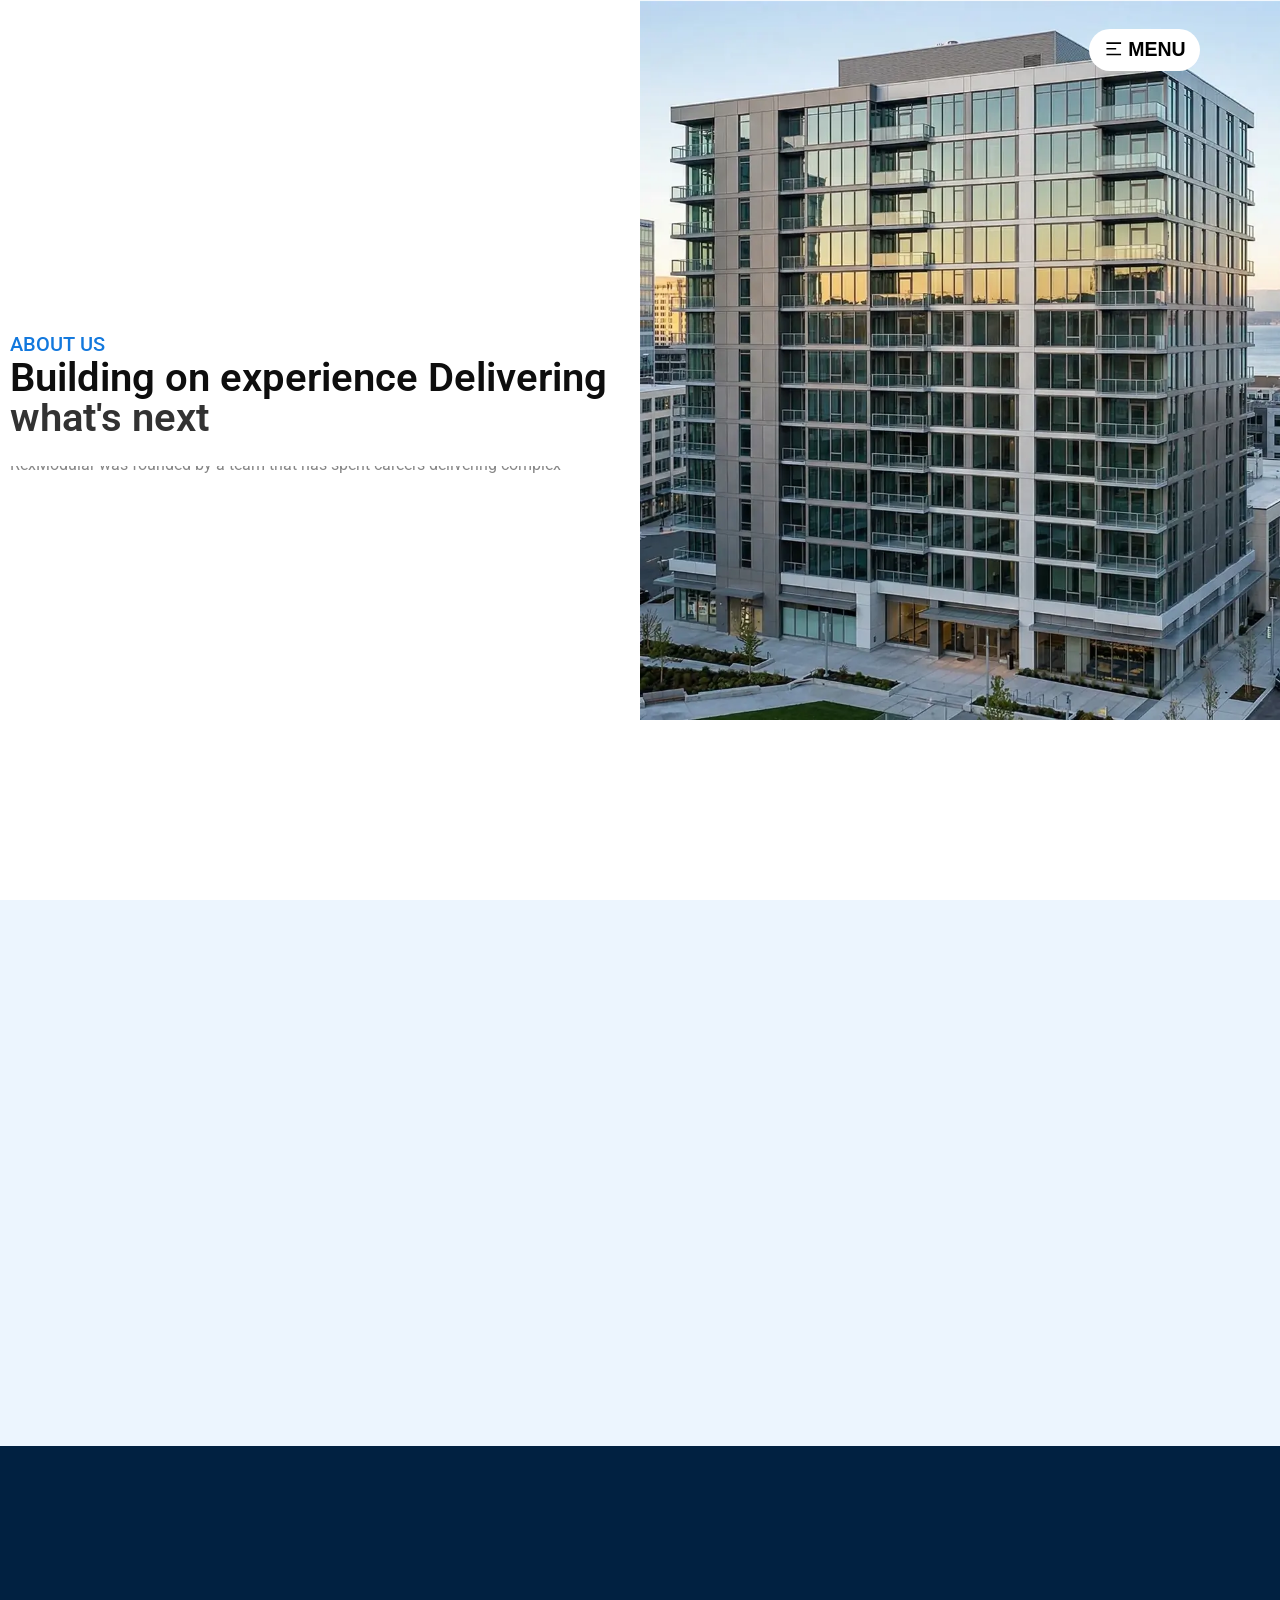
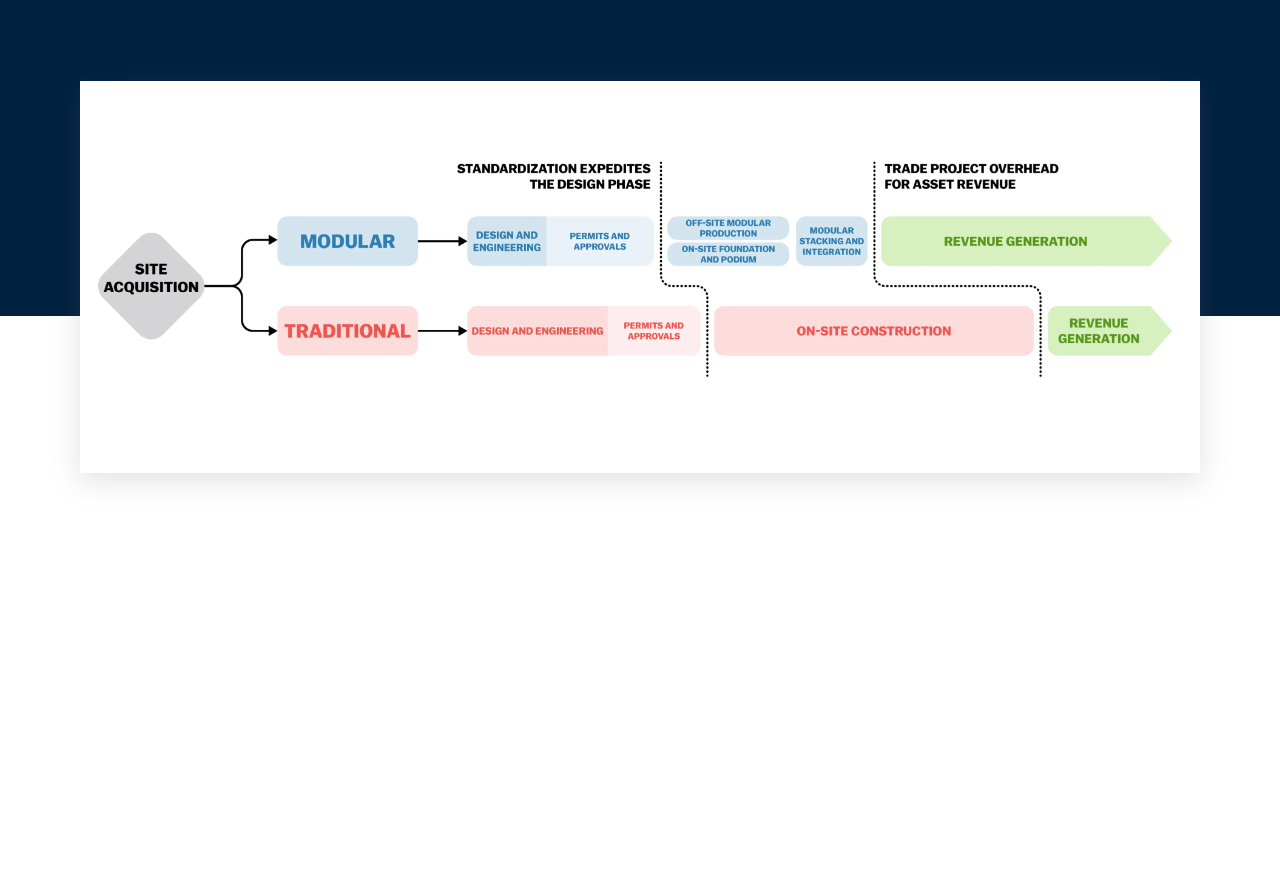
==== commit 600efbc5: "Merge branch 'design-20260417' into design-20260409" ====
--- a/about-us.html
+++ b/about-us.html
@@ -222,6 +222,7 @@
                     <li><a class="menu-link" href="about-us.html">About Us</a></li>
                     <li><a class="menu-link" href="our-rex-tower-system.html">Our Rex Tower System</a></li>
                     <li><a class="menu-link" href="elliott-bay-tower.html">Elliott Bay Tower</a></li>
+                    <li><a class="menu-link" href="rex-vida.html">Rex Vida</a></li>
                     <li><a class="menu-link" href="contact-us.html">Contact Us</a></li>
                 </ul>
             </div>
--- a/css/main-ltr.css
+++ b/css/main-ltr.css
@@ -1,3 +1,3 @@
-.container,.container-fluid,.container-sm,.container-md,.container-lg,.container-xl,.container-xxl{--bs-gutter-x: 1.5rem;--bs-gutter-y: 0;width:100%;padding-right:calc(var(--bs-gutter-x) * .5);padding-left:calc(var(--bs-gutter-x) * .5);margin-right:auto;margin-left:auto}@media (min-width: 576px){.container,.container-sm{max-width:540px}}@media (min-width: 768px){.container,.container-sm,.container-md{max-width:720px}}@media (min-width: 992px){.container,.container-sm,.container-md,.container-lg{max-width:960px}}@media (min-width: 1200px){.container,.container-sm,.container-md,.container-lg,.container-xl{max-width:1140px}}@media (min-width: 1400px){.container,.container-sm,.container-md,.container-lg,.container-xl,.container-xxl{max-width:1320px}}@font-face{font-family:swiper-icons;src:url("data:application/font-woff;charset=utf-8;base64, [base64]//wADZ2x5ZgAAAywAAADMAAAD2MHtryVoZWFkAAABbAAAADAAAAA2E2+eoWhoZWEAAAGcAAAAHwAAACQC9gDzaG10eAAAAigAAAAZAAAArgJkABFsb2NhAAAC0AAAAFoAAABaFQAUGG1heHAAAAG8AAAAHwAAACAAcABAbmFtZQAAA/gAAAE5AAACXvFdBwlwb3N0AAAFNAAAAGIAAACE5s74hXjaY2BkYGAAYpf5Hu/j+W2+MnAzMYDAzaX6QjD6/4//Bxj5GA8AuRwMYGkAPywL13jaY2BkYGA88P8Agx4j+/8fQDYfA1AEBWgDAIB2BOoAeNpjYGRgYNBh4GdgYgABEMnIABJzYNADCQAACWgAsQB42mNgYfzCOIGBlYGB0YcxjYGBwR1Kf2WQZGhhYGBiYGVmgAFGBiQQkOaawtDAoMBQxXjg/wEGPcYDDA4wNUA2CCgwsAAAO4EL6gAAeNpj2M0gyAACqxgGNWBkZ2D4/wMA+xkDdgAAAHjaY2BgYGaAYBkGRgYQiAHyGMF8FgYHIM3DwMHABGQrMOgyWDLEM1T9/w8UBfEMgLzE////P/5//f/V/xv+r4eaAAeMbAxwIUYmIMHEgKYAYjUcsDAwsLKxc3BycfPw8jEQA/[base64]/uznmfPFBNODM2K7MTQ45YEAZqGP81AmGGcF3iPqOop0r1SPTaTbVkfUe4HXj97wYE+yNwWYxwWu4v1ugWHgo3S1XdZEVqWM7ET0cfnLGxWfkgR42o2PvWrDMBSFj/IHLaF0zKjRgdiVMwScNRAoWUoH78Y2icB/yIY09An6AH2Bdu/UB+yxopYshQiEvnvu0dURgDt8QeC8PDw7Fpji3fEA4z/PEJ6YOB5hKh4dj3EvXhxPqH/SKUY3rJ7srZ4FZnh1PMAtPhwP6fl2PMJMPDgeQ4rY8YT6Gzao0eAEA409DuggmTnFnOcSCiEiLMgxCiTI6Cq5DZUd3Qmp10vO0LaLTd2cjN4fOumlc7lUYbSQcZFkutRG7g6JKZKy0RmdLY680CDnEJ+UMkpFFe1RN7nxdVpXrC4aTtnaurOnYercZg2YVmLN/d/gczfEimrE/fs/bOuq29Zmn8tloORaXgZgGa78yO9/cnXm2BpaGvq25Dv9S4E9+5SIc9PqupJKhYFSSl47+Qcr1mYNAAAAeNptw0cKwkAAAMDZJA8Q7OUJvkLsPfZ6zFVERPy8qHh2YER+3i/BP83vIBLLySsoKimrqKqpa2hp6+jq6RsYGhmbmJqZSy0sraxtbO3sHRydnEMU4uR6yx7JJXveP7WrDycAAAAAAAH//wACeNpjYGRgYOABYhkgZgJCZgZNBkYGLQZtIJsFLMYAAAw3ALgAeNolizEKgDAQBCchRbC2sFER0YD6qVQiBCv/H9ezGI6Z5XBAw8CBK/m5iQQVauVbXLnOrMZv2oLdKFa8Pjuru2hJzGabmOSLzNMzvutpB3N42mNgZGBg4GKQYzBhYMxJLMlj4GBgAYow/P/PAJJhLM6sSoWKfWCAAwDAjgbRAAB42mNgYGBkAIIbCZo5IPrmUn0hGA0AO8EFTQAA");font-weight:400;font-style:normal}:root{--swiper-theme-color: #007aff}:host{position:relative;display:block;margin-left:auto;margin-right:auto;z-index:1}.swiper{margin-left:auto;margin-right:auto;position:relative;overflow:hidden;list-style:none;padding:0;z-index:1;display:block}.swiper-vertical>.swiper-wrapper{flex-direction:column}.swiper-wrapper{position:relative;width:100%;height:100%;z-index:1;display:flex;transition-property:transform;transition-timing-function:var(--swiper-wrapper-transition-timing-function, initial);box-sizing:content-box}.swiper-android .swiper-slide,.swiper-ios .swiper-slide,.swiper-wrapper{transform:translate3d(0px, 0, 0)}.swiper-horizontal{touch-action:pan-y}.swiper-vertical{touch-action:pan-x}.swiper-slide{flex-shrink:0;width:100%;height:100%;position:relative;transition-property:transform;display:block}.swiper-slide-invisible-blank{visibility:hidden}.swiper-autoheight,.swiper-autoheight .swiper-slide{height:auto}.swiper-autoheight .swiper-wrapper{align-items:flex-start;transition-property:transform, height}.swiper-backface-hidden .swiper-slide{transform:translateZ(0);backface-visibility:hidden}.swiper-3d.swiper-css-mode .swiper-wrapper{perspective:1200px}.swiper-3d .swiper-wrapper{transform-style:preserve-3d}.swiper-3d{perspective:1200px}.swiper-3d .swiper-cube-shadow,.swiper-3d .swiper-slide{transform-style:preserve-3d}.swiper-css-mode>.swiper-wrapper{overflow:auto;scrollbar-width:none;-ms-overflow-style:none}.swiper-css-mode>.swiper-wrapper::-webkit-scrollbar{display:none}.swiper-css-mode>.swiper-wrapper>.swiper-slide{scroll-snap-align:start start}.swiper-css-mode.swiper-horizontal>.swiper-wrapper{scroll-snap-type:x mandatory}.swiper-css-mode.swiper-vertical>.swiper-wrapper{scroll-snap-type:y mandatory}.swiper-css-mode.swiper-free-mode>.swiper-wrapper{scroll-snap-type:none}.swiper-css-mode.swiper-free-mode>.swiper-wrapper>.swiper-slide{scroll-snap-align:none}.swiper-css-mode.swiper-centered>.swiper-wrapper::before{content:"";flex-shrink:0;order:9999}.swiper-css-mode.swiper-centered>.swiper-wrapper>.swiper-slide{scroll-snap-align:center center;scroll-snap-stop:always}.swiper-css-mode.swiper-centered.swiper-horizontal>.swiper-wrapper>.swiper-slide:first-child{margin-inline-start:var(--swiper-centered-offset-before)}.swiper-css-mode.swiper-centered.swiper-horizontal>.swiper-wrapper::before{height:100%;min-height:1px;width:var(--swiper-centered-offset-after)}.swiper-css-mode.swiper-centered.swiper-vertical>.swiper-wrapper>.swiper-slide:first-child{margin-block-start:var(--swiper-centered-offset-before)}.swiper-css-mode.swiper-centered.swiper-vertical>.swiper-wrapper::before{width:100%;min-width:1px;height:var(--swiper-centered-offset-after)}.swiper-3d .swiper-slide-shadow,.swiper-3d .swiper-slide-shadow-bottom,.swiper-3d .swiper-slide-shadow-left,.swiper-3d .swiper-slide-shadow-right,.swiper-3d .swiper-slide-shadow-top{position:absolute;left:0;top:0;width:100%;height:100%;pointer-events:none;z-index:10}.swiper-3d .swiper-slide-shadow{background:rgba(0,0,0,0.15)}.swiper-3d .swiper-slide-shadow-left{background-image:linear-gradient(to left, rgba(0,0,0,0.5), rgba(0,0,0,0))}.swiper-3d .swiper-slide-shadow-right{background-image:linear-gradient(to right, rgba(0,0,0,0.5), rgba(0,0,0,0))}.swiper-3d .swiper-slide-shadow-top{background-image:linear-gradient(to top, rgba(0,0,0,0.5), rgba(0,0,0,0))}.swiper-3d .swiper-slide-shadow-bottom{background-image:linear-gradient(to bottom, rgba(0,0,0,0.5), rgba(0,0,0,0))}.swiper-lazy-preloader{width:42px;height:42px;position:absolute;left:50%;top:50%;margin-left:-21px;margin-top:-21px;z-index:10;transform-origin:50%;box-sizing:border-box;border:4px solid var(--swiper-preloader-color, var(--swiper-theme-color));border-radius:50%;border-top-color:transparent}.swiper-watch-progress .swiper-slide-visible .swiper-lazy-preloader,.swiper:not(.swiper-watch-progress) .swiper-lazy-preloader{animation:swiper-preloader-spin 1s infinite linear}.swiper-lazy-preloader-white{--swiper-preloader-color: #fff}.swiper-lazy-preloader-black{--swiper-preloader-color: #000}@keyframes swiper-preloader-spin{0%{transform:rotate(0deg)}100%{transform:rotate(360deg)}}.swiper-virtual .swiper-slide{-webkit-backface-visibility:hidden;transform:translateZ(0)}.swiper-virtual.swiper-css-mode .swiper-wrapper::after{content:"";position:absolute;left:0;top:0;pointer-events:none}.swiper-virtual.swiper-css-mode.swiper-horizontal .swiper-wrapper::after{height:1px;width:var(--swiper-virtual-size)}.swiper-virtual.swiper-css-mode.swiper-vertical .swiper-wrapper::after{width:1px;height:var(--swiper-virtual-size)}:root{--swiper-navigation-size: 44px}.swiper-button-next,.swiper-button-prev{position:absolute;top:var(--swiper-navigation-top-offset, 50%);width:calc(var(--swiper-navigation-size) / 44 * 27);height:var(--swiper-navigation-size);margin-top:calc(0px - (var(--swiper-navigation-size) / 2));z-index:10;cursor:pointer;display:flex;align-items:center;justify-content:center;color:var(--swiper-navigation-color, var(--swiper-theme-color))}.swiper-button-next.swiper-button-disabled,.swiper-button-prev.swiper-button-disabled{opacity:0.35;cursor:auto;pointer-events:none}.swiper-button-next.swiper-button-hidden,.swiper-button-prev.swiper-button-hidden{opacity:0;cursor:auto;pointer-events:none}.swiper-navigation-disabled .swiper-button-next,.swiper-navigation-disabled .swiper-button-prev{display:none !important}.swiper-button-next svg,.swiper-button-prev svg{width:100%;height:100%;-o-object-fit:contain;object-fit:contain;transform-origin:center}.swiper-rtl .swiper-button-next svg,.swiper-rtl .swiper-button-prev svg{transform:rotate(180deg)}.swiper-button-prev,.swiper-rtl .swiper-button-next{left:var(--swiper-navigation-sides-offset, 10px);right:auto}.swiper-button-next,.swiper-rtl .swiper-button-prev{right:var(--swiper-navigation-sides-offset, 10px);left:auto}.swiper-button-lock{display:none}.swiper-button-next:after,.swiper-button-prev:after{font-family:swiper-icons;font-size:var(--swiper-navigation-size);text-transform:none !important;letter-spacing:0;font-variant:initial;line-height:1}.swiper-button-prev:after,.swiper-rtl .swiper-button-next:after{content:"prev"}.swiper-button-next,.swiper-rtl .swiper-button-prev{right:var(--swiper-navigation-sides-offset, 10px);left:auto}.swiper-button-next:after,.swiper-rtl .swiper-button-prev:after{content:"next"}.swiper-pagination{position:absolute;text-align:center;transition:0.3s opacity;transform:translate3d(0, 0, 0);z-index:10}.swiper-pagination.swiper-pagination-hidden{opacity:0}.swiper-pagination-disabled>.swiper-pagination,.swiper-pagination.swiper-pagination-disabled{display:none !important}.swiper-horizontal>.swiper-pagination-bullets,.swiper-pagination-bullets.swiper-pagination-horizontal,.swiper-pagination-custom,.swiper-pagination-fraction{bottom:var(--swiper-pagination-bottom, 8px);top:var(--swiper-pagination-top, auto);left:0;width:100%}.swiper-pagination-bullets-dynamic{overflow:hidden;font-size:0}.swiper-pagination-bullets-dynamic .swiper-pagination-bullet{transform:scale(0.33);position:relative}.swiper-pagination-bullets-dynamic .swiper-pagination-bullet-active{transform:scale(1)}.swiper-pagination-bullets-dynamic .swiper-pagination-bullet-active-main{transform:scale(1)}.swiper-pagination-bullets-dynamic .swiper-pagination-bullet-active-prev{transform:scale(0.66)}.swiper-pagination-bullets-dynamic .swiper-pagination-bullet-active-prev-prev{transform:scale(0.33)}.swiper-pagination-bullets-dynamic .swiper-pagination-bullet-active-next{transform:scale(0.66)}.swiper-pagination-bullets-dynamic .swiper-pagination-bullet-active-next-next{transform:scale(0.33)}.swiper-pagination-bullet{width:var(--swiper-pagination-bullet-width, var(--swiper-pagination-bullet-size, 8px));height:var(--swiper-pagination-bullet-height, var(--swiper-pagination-bullet-size, 8px));display:inline-block;border-radius:var(--swiper-pagination-bullet-border-radius, 50%);background:var(--swiper-pagination-bullet-inactive-color, #000);opacity:var(--swiper-pagination-bullet-inactive-opacity, 0.2)}button.swiper-pagination-bullet{border:none;margin:0;padding:0;box-shadow:none;-webkit-appearance:none;-moz-appearance:none;appearance:none}.swiper-pagination-clickable .swiper-pagination-bullet{cursor:pointer}.swiper-pagination-bullet:only-child{display:none !important}.swiper-pagination-bullet-active{opacity:var(--swiper-pagination-bullet-opacity, 1);background:var(--swiper-pagination-color, var(--swiper-theme-color))}.swiper-pagination-vertical.swiper-pagination-bullets,.swiper-vertical>.swiper-pagination-bullets{right:var(--swiper-pagination-right, 8px);left:var(--swiper-pagination-left, auto);top:50%;transform:translate3d(0px, -50%, 0)}.swiper-pagination-vertical.swiper-pagination-bullets .swiper-pagination-bullet,.swiper-vertical>.swiper-pagination-bullets .swiper-pagination-bullet{margin:var(--swiper-pagination-bullet-vertical-gap, 6px) 0;display:block}.swiper-pagination-vertical.swiper-pagination-bullets.swiper-pagination-bullets-dynamic,.swiper-vertical>.swiper-pagination-bullets.swiper-pagination-bullets-dynamic{top:50%;transform:translateY(-50%);width:8px}.swiper-pagination-vertical.swiper-pagination-bullets.swiper-pagination-bullets-dynamic .swiper-pagination-bullet,.swiper-vertical>.swiper-pagination-bullets.swiper-pagination-bullets-dynamic .swiper-pagination-bullet{display:inline-block;transition:0.2s transform, 0.2s top}.swiper-horizontal>.swiper-pagination-bullets .swiper-pagination-bullet,.swiper-pagination-horizontal.swiper-pagination-bullets .swiper-pagination-bullet{margin:0 var(--swiper-pagination-bullet-horizontal-gap, 4px)}.swiper-horizontal>.swiper-pagination-bullets.swiper-pagination-bullets-dynamic,.swiper-pagination-horizontal.swiper-pagination-bullets.swiper-pagination-bullets-dynamic{left:50%;transform:translateX(-50%);white-space:nowrap}.swiper-horizontal>.swiper-pagination-bullets.swiper-pagination-bullets-dynamic .swiper-pagination-bullet,.swiper-pagination-horizontal.swiper-pagination-bullets.swiper-pagination-bullets-dynamic .swiper-pagination-bullet{transition:0.2s transform, 0.2s left}.swiper-horizontal.swiper-rtl>.swiper-pagination-bullets-dynamic .swiper-pagination-bullet{transition:0.2s transform, 0.2s right}.swiper-pagination-fraction{color:var(--swiper-pagination-fraction-color, inherit)}.swiper-pagination-progressbar{background:var(--swiper-pagination-progressbar-bg-color, rgba(0,0,0,0.25));position:absolute}.swiper-pagination-progressbar .swiper-pagination-progressbar-fill{background:var(--swiper-pagination-color, var(--swiper-theme-color));position:absolute;left:0;top:0;width:100%;height:100%;transform:scale(0);transform-origin:left top}.swiper-rtl .swiper-pagination-progressbar .swiper-pagination-progressbar-fill{transform-origin:right top}.swiper-horizontal>.swiper-pagination-progressbar,.swiper-pagination-progressbar.swiper-pagination-horizontal,.swiper-pagination-progressbar.swiper-pagination-vertical.swiper-pagination-progressbar-opposite,.swiper-vertical>.swiper-pagination-progressbar.swiper-pagination-progressbar-opposite{width:100%;height:var(--swiper-pagination-progressbar-size, 4px);left:0;top:0}.swiper-horizontal>.swiper-pagination-progressbar.swiper-pagination-progressbar-opposite,.swiper-pagination-progressbar.swiper-pagination-horizontal.swiper-pagination-progressbar-opposite,.swiper-pagination-progressbar.swiper-pagination-vertical,.swiper-vertical>.swiper-pagination-progressbar{width:var(--swiper-pagination-progressbar-size, 4px);height:100%;left:0;top:0}.swiper-pagination-lock{display:none}.swiper-scrollbar{border-radius:var(--swiper-scrollbar-border-radius, 10px);position:relative;touch-action:none;background:var(--swiper-scrollbar-bg-color, rgba(0,0,0,0.1))}.swiper-scrollbar-disabled>.swiper-scrollbar,.swiper-scrollbar.swiper-scrollbar-disabled{display:none !important}.swiper-horizontal>.swiper-scrollbar,.swiper-scrollbar.swiper-scrollbar-horizontal{position:absolute;left:var(--swiper-scrollbar-sides-offset, 1%);bottom:var(--swiper-scrollbar-bottom, 4px);top:var(--swiper-scrollbar-top, auto);z-index:50;height:var(--swiper-scrollbar-size, 4px);width:calc(100% - 2 * var(--swiper-scrollbar-sides-offset, 1%))}.swiper-scrollbar.swiper-scrollbar-vertical,.swiper-vertical>.swiper-scrollbar{position:absolute;left:var(--swiper-scrollbar-left, auto);right:var(--swiper-scrollbar-right, 4px);top:var(--swiper-scrollbar-sides-offset, 1%);z-index:50;width:var(--swiper-scrollbar-size, 4px);height:calc(100% - 2 * var(--swiper-scrollbar-sides-offset, 1%))}.swiper-scrollbar-drag{height:100%;width:100%;position:relative;background:var(--swiper-scrollbar-drag-bg-color, rgba(0,0,0,0.5));border-radius:var(--swiper-scrollbar-border-radius, 10px);left:0;top:0}.swiper-scrollbar-cursor-drag{cursor:move}.swiper-scrollbar-lock{display:none}.swiper-zoom-container{width:100%;height:100%;display:flex;justify-content:center;align-items:center;text-align:center}.swiper-zoom-container>canvas,.swiper-zoom-container>img,.swiper-zoom-container>svg{max-width:100%;max-height:100%;-o-object-fit:contain;object-fit:contain}.swiper-slide-zoomed{cursor:move;touch-action:none}.swiper .swiper-notification{position:absolute;left:0;top:0;pointer-events:none;opacity:0;z-index:-1000}.swiper-free-mode>.swiper-wrapper{transition-timing-function:ease-out;margin:0 auto}.swiper-grid>.swiper-wrapper{flex-wrap:wrap}.swiper-grid-column>.swiper-wrapper{flex-wrap:wrap;flex-direction:column}.swiper-fade.swiper-free-mode .swiper-slide{transition-timing-function:ease-out}.swiper-fade .swiper-slide{pointer-events:none;transition-property:opacity}.swiper-fade .swiper-slide .swiper-slide{pointer-events:none}.swiper-fade .swiper-slide-active{pointer-events:auto}.swiper-fade .swiper-slide-active .swiper-slide-active{pointer-events:auto}.swiper-cube{overflow:visible}.swiper-cube .swiper-slide{pointer-events:none;backface-visibility:hidden;z-index:1;visibility:hidden;transform-origin:0 0;width:100%;height:100%}.swiper-cube .swiper-slide .swiper-slide{pointer-events:none}.swiper-cube.swiper-rtl .swiper-slide{transform-origin:100% 0}.swiper-cube .swiper-slide-active,.swiper-cube .swiper-slide-active .swiper-slide-active{pointer-events:auto}.swiper-cube .swiper-slide-active,.swiper-cube .swiper-slide-next,.swiper-cube .swiper-slide-prev{pointer-events:auto;visibility:visible}.swiper-cube .swiper-cube-shadow{position:absolute;left:0;bottom:0px;width:100%;height:100%;opacity:0.6;z-index:0}.swiper-cube .swiper-cube-shadow:before{content:"";background:#000;position:absolute;left:0;top:0;bottom:0;right:0;filter:blur(50px)}.swiper-cube .swiper-slide-next+.swiper-slide{pointer-events:auto;visibility:visible}.swiper-cube .swiper-slide-shadow-cube.swiper-slide-shadow-bottom,.swiper-cube .swiper-slide-shadow-cube.swiper-slide-shadow-left,.swiper-cube .swiper-slide-shadow-cube.swiper-slide-shadow-right,.swiper-cube .swiper-slide-shadow-cube.swiper-slide-shadow-top{z-index:0;backface-visibility:hidden}.swiper-flip{overflow:visible}.swiper-flip .swiper-slide{pointer-events:none;backface-visibility:hidden;z-index:1}.swiper-flip .swiper-slide .swiper-slide{pointer-events:none}.swiper-flip .swiper-slide-active,.swiper-flip .swiper-slide-active .swiper-slide-active{pointer-events:auto}.swiper-flip .swiper-slide-shadow-flip.swiper-slide-shadow-bottom,.swiper-flip .swiper-slide-shadow-flip.swiper-slide-shadow-left,.swiper-flip .swiper-slide-shadow-flip.swiper-slide-shadow-right,.swiper-flip .swiper-slide-shadow-flip.swiper-slide-shadow-top{z-index:0;backface-visibility:hidden}.swiper-creative .swiper-slide{backface-visibility:hidden;overflow:hidden;transition-property:transform, opacity, height}.swiper-cards{overflow:visible}.swiper-cards .swiper-slide{transform-origin:center bottom;backface-visibility:hidden;overflow:hidden}:root{--bs-gutter-x: 1rem;--bs-gutter-y: 1rem;--background-bg-primary: #efefef;--background-bg-secondary: #fff;--background-bg-tertiary: rgba(0, 0, 0, 0.06);--brand-color: #1177DD;--brand-color-alpha: 13, 128, 101;--brand-color-inverse: rgb(255, 255, 255);--secondary-color: #14424c;--secondary-color-inverse: #ffffff;--secondary-color-alpha: 7, 149, 230}@keyframes fadeInUp{0%{opacity:0;transform:translateY(20px)}100%{opacity:1;transform:translateY(0px)}}@keyframes placeholderShimmer{0%{background-position:-1200px 0}100%{background-position:1200px 0}}.header{background-color:transparent;color:#fff;position:absolute;height:100px;z-index:100;width:100%;left:0;right:0;border:none;opacity:1;display:flex;align-items:center;transition:all 0.5s cubic-bezier(0.25, 1, 0.5, 1);will-change:transition;animation:fadein 2s ease forwards;visibility:hidden;animation-delay:1.5s}@media (max-width: 991.98px){.header{height:70px}}@keyframes fadein{0%{opacity:0}100%{opacity:1;visibility:initial}}.header-shadow::after{content:"";background:transparent linear-gradient(180deg, rgba(0,0,0,0.901961) 0%, rgba(84,84,84,0) 100%) 0% 0% no-repeat padding-box;position:absolute;z-index:-2;top:0px;left:0px;width:100%;height:300px;transition:all 0.5s cubic-bezier(0.25, 1, 0.5, 1);pointer-events:none}.header-inner{width:100%;display:flex;align-items:center;justify-content:space-between;max-width:none}.header .logo{display:flex;width:auto;max-width:260px}@media (max-width: 767.98px){.header .logo{max-width:200px}}.header .menu-button{background-color:#fff;border:none;border-radius:50px;display:flex;gap:0.4rem;align-items:center;justify-content:center;padding:0.75rem 1.125rem;font-size:1.5rem;line-height:1;font-weight:600;text-transform:uppercase}@media (max-width: 991.98px){.header .menu-button{aspect-ratio:1/1;width:3rem;height:3rem;flex-shrink:0}}.header .menu-button .svg{width:1.5rem;height:1.5rem}.header .menu-button:hover{cursor:pointer}.header .menu-button .button-txt{display:none}@media (min-width: 992px){.header .menu-button .button-txt{display:block}}.mobile-actions{font-size:0.8rem;display:none}@media (max-width: 991.98px){.mobile-actions{background-color:rgba(255,255,255,0.9);-webkit-backdrop-filter:blur(3px);backdrop-filter:blur(3px);box-shadow:0 -10px 30px 0 rgba(111,111,111,0.1);display:flex;align-items:center;flex-flow:row nowrap;justify-content:space-between;position:fixed;bottom:0;left:0;right:0;z-index:1030}.mobile-actions-item{flex:1 1 0%}.mobile-actions-link{margin:0 auto;border:none;background-color:transparent;padding:1rem 10px;display:flex;align-items:center;flex-direction:column;color:#1d2e39}.mobile-actions-link .svg{width:20px;height:20px}.mobile-actions-link:is(:hover,:focus,:active){color:#17d}}.mobile-actions .txt{font-weight:600;margin-top:5px}.offcanvas-mbl{max-width:320px}.offcanvas-mbl .offcanvas-body{position:relative;padding:0}.offcanvas-mbl .offcanvas-foot{padding:1rem}.offcanvas-mbl .btn-close{position:absolute;right:0;top:0;margin:1rem}.profile{background-color:#f5f6f6;color:#1d2e39;padding:1rem 2rem;display:flex;align-items:center;flex-direction:row;grid-gap:1rem;font-size:0.8rem}.profile-image{margin-bottom:1rem}.profile-avatar{border-radius:50%;max-width:80px;box-shadow:0 0px 2px rgba(0,0,0,0.33)}.profile-name{font-weight:500;font-size:1rem}.profile-email,.profile-phone{font-weight:400;font-size:0.8rem}.account-nav{display:flex;flex-direction:column;font-size:1rem}.account-nav-item{border-bottom:solid 1px #e8e8e8}.account-nav-link{border:none;background-color:transparent;display:flex;align-items:center;justify-content:space-between;padding:1rem 2rem}.account-nav .icon{display:inline-block;font-size:inherit;font-style:normal;height:1em;position:relative;text-indent:-9999px;vertical-align:middle;width:1em;font-size:0.8rem;transform:scale(1);margin-left:auto}.account-nav .icon::before{content:"";display:block;left:50%;position:absolute;top:50%;border:0.1rem solid currentColor;border-bottom:0;border-right:0;height:0.65em;width:0.65em;transform:translate(-75%, -50%) rotate(135deg)}.btn-logout{display:block;width:100%;background-color:#17d;color:#fff;border-radius:12px}@media (min-width: 992px){.footer{position:sticky;bottom:-1px;z-index:0}}.footer-logo{margin-left:auto;margin-bottom:-4px;display:none}@media (min-width: 992px){.footer-logo{max-width:450px;display:block}.footer-logo img{max-width:100%}}.footer-top{background-color:#17d;color:#fff;background-color:#17d !important}@media (min-width: 992px){.footer-top{padding-bottom:0}}.footer .lets-connect{display:flex;justify-content:space-between;flex-direction:column}@media (min-width: 992px){.footer .lets-connect{align-items:center;flex-direction:row}}@media (min-width: 992px){.footer .lets-connect-start{max-width:50%}}.footer .lets-connect .btn{line-height:1.4;height:auto;gap:1.5rem;padding:0.5rem 1rem}@media (min-width: 992px){.footer .lets-connect .btn{font-size:1.88rem;padding:0.5rem 2rem}}.footer-bottom{padding:0.5rem 0}.footer-bottom-inner{display:flex;justify-content:space-between;align-items:center;gap:0.5rem;flex-direction:column}@media (min-width: 992px){.footer-bottom-inner{flex-direction:row;gap:1rem}}.footer-bottom-item{font-weight:300}.footer-bottom p{color:#000;font-size:1.125rem;padding:0.125rem 0}@media (min-width: 992px){.footer-bottom p{padding:0.5rem 0}}.footer-bottom .address{text-align:start}.footer-bottom .short-links{text-align:center}.footer-bottom .short-links a{text-rendering:optimizeLegibility;transition:color 0.3s ease-in-out;background-image:linear-gradient(currentColor, currentColor);background-position:50% 100%;background-repeat:no-repeat;background-color:transparent;transition:background-size 0.2s;text-decoration:none;background-size:0% 1px;border:none}.footer-bottom .short-links a:is(:hover,:focus,:active){color:currentColor;text-decoration:none !important;background-size:100% 1px}.footer-bottom .short-links a:hover{color:#000}.footer-bottom .copyright{text-align:end}.preloader-container{position:fixed;top:0;display:flex;justify-content:center;align-items:center;width:100%;height:100vh;background:#000;color:#ffffff82;z-index:1000;overflow:hidden}.preloader-container.active_new{transform:translateY(-100vh);transition:ease-in-out 2s;transition-delay:1s}.preloader-text{font-size:5rem;top:50%;height:500px;position:absolute;width:100%;margin:auto;text-align:center}.preloader-text span{opacity:0;animation:topToBottom 10s forwards;transform-origin:center}@keyframes fadeIn{0%{opacity:0}100%{opacity:1}}@keyframes fadeInLetter{0%{opacity:0;transform:scale(0.8)}100%{opacity:1;transform:scale(1)}}@keyframes topToBottom{0%{transform:translateY(-100%)}100%{transform:translateY(0)}}@keyframes scaleIn{0%{transform:scale(0.8)}100%{transform:scale(1)}}@keyframes fadeOut{0%{opacity:1}100%{opacity:0}}@keyframes expandWidth{0%{width:auto}100%{width:100%;letter-spacing:20px}}.loader-container{display:flex;position:fixed;top:0;justify-content:center;align-items:center;width:100%;height:100vh;background-color:#000;color:rgba(255,255,255,0.99);z-index:1000;overflow:hidden}.loader-container.active{transform:translateY(-100vh);transition:ease-in-out 1s;transition-delay:1s}.loader-container .draw{animation:draw 4000ms ease-in-out infinite;stroke:#fff;width:30vw;height:auto}@keyframes draw{0%{stroke-dasharray:0 400;stroke-dashoffset:200;fill-opacity:0;stroke-width:1}37%{stroke-dasharray:200 0;stroke-dashoffset:200;fill-opacity:0;stroke-width:1}50%{fill-opacity:1;stroke-width:0}100%{fill-opacity:1;stroke-width:0}}.hamburger{mix-blend-mode:difference;background-color:transparent;border:none;margin:0;margin-left:-1.5rem;padding:0}.hamburger input{display:none}.hamburger label{display:block;cursor:pointer;width:80px;height:80px;max-width:150px;max-height:150px}.hamburger path{fill:none;stroke:#fff;stroke-width:3;stroke-linecap:round;stroke-linejoin:round;--length: 24;--offset: -38;stroke-dasharray:var(--length) var(--total-length);stroke-dashoffset:var(--offset);transition:all 0.8s cubic-bezier(0.645, 0.045, 0.355, 1)}.hamburger circle{fill:#fff3;opacity:0}.hamburger label:hover circle{opacity:1}.hamburger .cross input:checked+svg .line--1,.hamburger .cross input:checked+svg .line--3{--length: 22.627416998}.hamburger .cross input:checked+svg .line--2{--length: 0}.hamburger .back input:checked+svg .line--1,.hamburger .back input:checked+svg .line--3{--length: 8.602325267}.hamburger .menu--1 .line--1,.hamburger .menu--1 .line--3{--total-length: 126.64183044433594}.hamburger .menu--1 .line--2{--total-length: 70;--length: 16}.hamburger .menu--1 input:checked+svg .line--1,.hamburger .menu--1 input:checked+svg .line--3{--offset: -94.1149185097}.hamburger .menu--1 input:checked+svg .line--2{--offset: -50}.btn{display:inline-flex;align-items:center;justify-content:center;border:solid 1px transparent;padding:0 2rem;height:3rem;border-radius:60px;font-size:1.125rem;font-weight:500;line-height:3rem;white-space:nowrap;gap:.5rem}.btn-lg{height:3.375rem}.btn:hover{text-decoration:none !important;box-shadow:0px 2px 4px -1px rgba(0,0,0,0.2),0px 4px 5px 0px rgba(0,0,0,0.14),0px 1px 10px 0px rgba(0,0,0,0.12)}.btn:focus{outline:none !important;box-shadow:0px 2px 4px -1px rgba(0,0,0,0.2),0px 4px 5px 0px rgba(0,0,0,0.14),0px 1px 10px 0px rgba(0,0,0,0.12)}.btn:active{box-shadow:0px 5px 5px -3px rgba(0,0,0,0.2),0px 8px 10px 1px rgba(0,0,0,0.14),0px 3px 14px 2px rgba(0,0,0,0.12)}.btn:disabled{background-color:#ccc;pointer-events:none;opacity:1;border-color:#ccc}.btn-brand{background-color:#17d;color:#fff;border-color:#17d}.btn-brand:hover{color:#fff}.btn-outline-brand{background-color:transparent;border-color:#17d;color:#17d}.btn-outline-brand:hover{color:currentColor;background-color:#17d;color:#fff}.btn-white{background-color:#fff;color:#000}.btn-white:hover{color:#000}.btn-outline-white{background-color:transparent;border-color:#fff;color:#fff}.btn-outline-white:hover{color:currentColor}.btn-secondary{background-color:var(--secondary-color);border-color:var(--secondary-color);color:var(--secondary-color-inverse)}.btn-secondary:hover{color:var(--secondary-color-inverse) !important}.btn-outline-secondary{background-color:transparent;border-color:var(--secondary-color);color:var(--secondary-color)}.btn-outline-secondary:hover{background-color:#17d;color:#fff;border-color:#17d}.btn-black{background-color:#000;border-color:#000;color:#fff}.btn-black:hover{color:#fff}.btn-outline-black{background-color:transparent;border-color:#000;color:#1d2e39}.btn-outline-black:hover{background-color:#000;color:#fff}.btn-outline-gray{background-color:transparent;border-color:#e8e8e8;color:#1d2e39}.btn-outline-gray:hover{color:currentColor}.btn-block{width:100% !important}.btn-wide{padding-left:2rem !important;padding-right:2rem !important}.btn-add{border-radius:60px}.btn-sm{height:auto;padding:0.25rem 1rem;font-size:0.875rem;line-height:1.5}.btn-arrow{gap:6px}.btn-arrow .svg{width:12px;height:12px;margin-top:-4px}.btn-icon{gap:1.5rem}.btn-icon .svg{width:20px;height:20px;flex:0 0 20px;max-width:20px}.btn-link{border:none;background-color:transparent;text-decoration:none;height:auto;padding:0;line-height:normal}.btn-link:disabled{background-color:transparent;color:#17d}.btn-link .arrow{display:inline-block;transition:all 0.2s ease-in-out}.btn-link .arrow .svg{width:12px;height:12px;margin-right:5px;fill:currentcolor}.btn-link:hover{box-shadow:none}.btn-link:hover .arrow{transform:translateX(0.25rem)}.btn-link:focus{box-shadow:none}.btn-underline{background-color:transparent;border:none;color:#17d;text-align:inherit;padding:0;margin:0;text-decoration:underline}.btn .icn svg{width:16px;height:16px;fill:currentColor}.btns-group{display:inline-flex;flex-wrap:wrap;gap:2rem}.btn-back{padding:0;width:40px;flex-shrink:0;height:40px;display:inline-flex;align-items:center;justify-content:center;background-color:#f5f6f6;border-radius:50%}.btn-back:is(:hover,:focus,:active){background-color:#e8eaea}[dir="rtl"] .btn-back .svg{transform:scaleX(-1)}.btn-icon-right{display:inline-block;font-size:1rem;color:#17d;background-color:transparent !important;padding:0;line-height:2.75rem;white-space:nowrap;margin-left:0.85rem}@media (min-width: 992px){.btn-icon-right{font-size:1.5rem}}.btn-icon-right:is(:hover,:focus,:active,.active) .arrow svg{transform:translateX(2rem)}.btn-icon-right span{transition:all 0.5s cubic-bezier(0.25, 1, 0.5, 1);will-change:transition;display:inline-block;line-height:2.75rem;vertical-align:middle}.btn-icon-right .arrow{position:relative;height:2.75rem;width:2.75rem;border:solid 1px #17d;border-radius:100%;margin-right:1rem;opacity:1;transition-delay:0.3s;transform:translateX(0rem)}.btn-icon-right .arrow svg{aspect-ratio:1/1;width:50px;height:50px;transition:transform 0.5s cubic-bezier(0.25, 1, 0.5, 1);will-change:transition;position:absolute;top:50%;margin-top:-25px;left:-20px}.btn-icon-right .arrow+span{transform:translateX(0rem)}.btn-icon-left{display:inline-block;font-size:1rem;color:#17d;background-color:transparent !important;padding:0;line-height:2.75rem;white-space:nowrap;margin-left:0.85rem}@media (min-width: 992px){.btn-icon-left{font-size:1.5rem}}.btn-icon-left:is(:hover,:focus,:active,.active) .arrow svg{transform:translateX(-2rem)}.btn-icon-left span{transition:all 0.5s cubic-bezier(0.25, 1, 0.5, 1);will-change:transition;display:inline-block;line-height:2.75rem;vertical-align:middle}.btn-icon-left .arrow{position:relative;height:2.75rem;width:2.75rem;border:solid 1px #17d;border-radius:100%;margin-right:1rem;opacity:1;transition-delay:0.3s;transform:translateX(0rem)}.btn-icon-left .arrow svg{aspect-ratio:1/1;width:50px;height:50px;transition:transform 0.5s cubic-bezier(0.25, 1, 0.5, 1);will-change:transition;position:absolute;top:50%;margin-top:-25px;right:-20px}.btn-icon-left .arrow+span{transform:translateX(0rem)}.btn-theme{text-align:left;position:relative !important;background-color:transparent;border:1px solid #17d;border-radius:50%;cursor:pointer;height:3rem;width:3rem;min-width:3rem;aspect-ratio:1/1;padding:0;margin:0;transition:background-color 0.25s ease-in-out, opacity 0.25s ease-in-out}@media (min-width: 992px){.btn-theme{height:4rem;width:4rem;min-width:4rem}}.btn-theme .arrow{transition:transform 0.5s cubic-bezier(0.25, 1, 0.5, 1);will-change:transition;position:absolute;top:50%;margin-top:-1.5rem;width:3rem;height:3rem}@media (min-width: 992px){.btn-theme .arrow{margin-top:-2rem;width:4rem;height:4rem}}.btn-theme .arrow .svg{fill:#17d;width:100%;height:100%}.btn-theme-prev .arrow{transform:translateX(1rem)}.btn-theme-prev:hover .arrow{transform:translateX(-1.5rem)}@media (min-width: 992px){.btn-theme-prev:hover .arrow{transform:translateX(-1.5rem)}}.btn-theme-next .arrow{transform:translateX(-1rem)}.btn-theme-next:hover .arrow{transform:translateX(1.5rem)}.btn-theme[disabled]{pointer-events:none;opacity:0.2}.section{position:relative;z-index:1;background-color:#fff;padding:clamp(2rem, 5vw, 10rem) 0}@media (max-width: 575.98px){.section{padding:calc(1rem + 3vw) 0}}.section.py-0{padding-block:0}.section-head{width:100%;margin-bottom:1rem;display:flex;align-items:center;justify-content:space-between;flex-direction:column;align-items:flex-start;gap:1rem}@media (min-width: 992px){.section-head{gap:2rem;flex-direction:row;margin-bottom:2rem}}.section-head-start{flex:1}.section-head-end{flex:1}@media (min-width: 992px){.section-head-align-center{align-items:center}}.section-head-center{justify-content:center;text-align:center}.section-head-center p{margin:0 auto}.section .section-text-super{font-size:0.8rem;color:#17d;font-weight:500;text-transform:uppercase}@media (min-width: 992px){.section .section-text-super{font-size:1.5rem}}.section .section-text-h2{font-size:clamp(1.5rem, calc(0.95rem + 2.125vw), 3.5rem);margin-bottom:1.2rem;font-weight:600;text-wrap-style:balance}.section .section-text-h3{font-size:clamp(1.5rem, 3vw, 4.5rem);margin-bottom:1.2rem}.section .section-text-h4{font-size:clamp(1rem, 1.692vw, 4rem);margin-bottom:1.2rem}.section .section-text-h6{font-weight:400;font-size:clamp(1rem, 1.692vw, 2rem);margin-bottom:1.2rem}.section .section-text-desc{color:currentColor;font-size:0.9rem;font-weight:400;line-height:1.6;text-wrap-style:balance;margin-bottom:2rem;text-align:justify}@media (min-width: 992px){.section .section-text-desc{font-size:clamp(1rem, 1.2rem, 2rem)}}.section .small-desc{line-height:1.5}@media (min-width: 992px){.section .small-desc{font-size:clamp(0.5rem, 0.85rem, 1rem)}}.section-body{padding-top:calc(1rem + 0.5vw)}.section-foot{text-align:center;margin-top:1.5rem}.bg-gray-lightest{background-color:#f2f2f2}*{scrollbar-color:#9aa0a6 transparent;scrollbar-width:thin}*::-webkit-scrollbar{width:6px;height:6px}*::-webkit-scrollbar-track{background-color:#e8e8e8}*::-webkit-scrollbar-thumb{background-color:#17d;background-clip:padding-box;border-radius:10px;border:1.5px solid transparent;border-radius:3px}*::-webkit-scrollbar-thumb:active{background-color:#61686e}*::-webkit-scrollbar-thumb:hover{background-color:#798189}*-y{overflow-y:auto}*-x{overflow-x:auto}.scroll-y{overflow-y:auto}.scroll-x{overflow-x:auto}.form .form-row{display:flex;gap:3rem}.form .form-row .form-group{flex:1}.form .form-group,.form .field-set{margin-bottom:1.75rem}.form .form-group.form-group,.form .field-set.form-group{position:relative}.form-label,.form .label,.form .field_label{font-size:1.5rem;font-weight:500;color:#000;margin:0;display:inline-block;cursor:default;font-weight:500}.form-label:empty,.form .label:empty,.form .field_label:empty{min-height:21px;display:block}.form input[type="text"]{background-color:transparent;color:#474747;border:none;border-bottom:solid 1px #000;height:3rem;width:100%;padding:0 0;font-size:1rem;line-height:3rem;border-radius:0;outline:none;font-family:inherit;transition:0.3s all ease-in-out;-webkit-appearance:none;-moz-appearance:none;appearance:none}.form input[type="text"]:focus,.form input[type="text"]:hover{border-color:#17d;box-shadow:none;transition:0.3s all ease-in-out}.form input[type="text"]:disabled{opacity:0.5}.form input[type="text"]:disabled:hover{cursor:not-allowed}.form input[type="text"].error{border:1px solid #fd397a;background-color:transparent}.form input[type="email"]{background-color:transparent;color:#474747;border:none;border-bottom:solid 1px #000;height:3rem;width:100%;padding:0 0;font-size:1rem;line-height:3rem;border-radius:0;outline:none;font-family:inherit;transition:0.3s all ease-in-out;-webkit-appearance:none;-moz-appearance:none;appearance:none}.form input[type="email"]:focus,.form input[type="email"]:hover{border-color:#17d;box-shadow:none;transition:0.3s all ease-in-out}.form input[type="email"]:disabled{opacity:0.5}.form input[type="email"]:disabled:hover{cursor:not-allowed}.form input[type="email"].error{border:1px solid #fd397a;background-color:transparent}.form input[type="phone"]{background-color:transparent;color:#474747;border:none;border-bottom:solid 1px #000;height:3rem;width:100%;padding:0 0;font-size:1rem;line-height:3rem;border-radius:0;outline:none;font-family:inherit;transition:0.3s all ease-in-out;-webkit-appearance:none;-moz-appearance:none;appearance:none}.form input[type="phone"]:focus,.form input[type="phone"]:hover{border-color:#17d;box-shadow:none;transition:0.3s all ease-in-out}.form input[type="phone"]:disabled{opacity:0.5}.form input[type="phone"]:disabled:hover{cursor:not-allowed}.form input[type="phone"].error{border:1px solid #fd397a;background-color:transparent}.form input[type="search"]{background-color:transparent;color:#474747;border:none;border-bottom:solid 1px #000;height:3rem;width:100%;padding:0 0;font-size:1rem;line-height:3rem;border-radius:0;outline:none;font-family:inherit;transition:0.3s all ease-in-out;-webkit-appearance:none;-moz-appearance:none;appearance:none;appearance:none;padding-left:40px;background-image:url("[data-uri]");background-size:14px;background-repeat:no-repeat;background-position:calc(13px) center;-webkit-appearance:search-cancel-button}.form input[type="search"]:focus,.form input[type="search"]:hover{border-color:#17d;box-shadow:none;transition:0.3s all ease-in-out}.form input[type="search"]:disabled{opacity:0.5}.form input[type="search"]:disabled:hover{cursor:not-allowed}.form input[type="search"].error{border:1px solid #fd397a;background-color:transparent}.form input[type="search"]::-webkit-search-cancel-button{-webkit-appearance:none;height:1.25em;width:1.25em;border-radius:50em;background:url("data:image/svg+xml,%3Csvg xmlns='http://www.w3.org/2000/svg' viewBox='0 0 24 24' width='24' height='24'%3E%3Cpath fill='none' d='M0 0h24v24H0z'/%3E%3Cpath d='M12 10.586l4.95-4.95 1.414 1.414-4.95 4.95 4.95 4.95-1.414 1.414-4.95-4.95-4.95 4.95-1.414-1.414 4.95-4.95-4.95-4.95L7.05 5.636z'/%3E%3C/svg%3E") no-repeat 50% 50%;background-size:contain}.form input[type="search"]::-webkit-search-cancel-button:hover{cursor:pointer}[dir="rtl"] .form input[type="search"]{padding-right:40px;background-position:calc(100% - 13px) center}.form input[type="password"]{background-color:transparent;color:#474747;border:none;border-bottom:solid 1px #000;height:3rem;width:100%;padding:0 0;font-size:1rem;line-height:3rem;border-radius:0;outline:none;font-family:inherit;transition:0.3s all ease-in-out;-webkit-appearance:none;-moz-appearance:none;appearance:none}.form input[type="password"]:focus,.form input[type="password"]:hover{border-color:#17d;box-shadow:none;transition:0.3s all ease-in-out}.form input[type="password"]:disabled{opacity:0.5}.form input[type="password"]:disabled:hover{cursor:not-allowed}.form input[type="password"].error{border:1px solid #fd397a;background-color:transparent}.form input[type="date"]{background-color:transparent;color:#474747;border:none;border-bottom:solid 1px #000;height:3rem;width:100%;padding:0 0;font-size:1rem;line-height:3rem;border-radius:0;outline:none;font-family:inherit;transition:0.3s all ease-in-out;-webkit-appearance:none;-moz-appearance:none;appearance:none}.form input[type="date"]:focus,.form input[type="date"]:hover{border-color:#17d;box-shadow:none;transition:0.3s all ease-in-out}.form input[type="date"]:disabled{opacity:0.5}.form input[type="date"]:disabled:hover{cursor:not-allowed}.form input[type="date"].error{border:1px solid #fd397a;background-color:transparent}.form input[type="url"]{background-color:transparent;color:#474747;border:none;border-bottom:solid 1px #000;height:3rem;width:100%;padding:0 0;font-size:1rem;line-height:3rem;border-radius:0;outline:none;font-family:inherit;transition:0.3s all ease-in-out;-webkit-appearance:none;-moz-appearance:none;appearance:none}.form input[type="url"]:focus,.form input[type="url"]:hover{border-color:#17d;box-shadow:none;transition:0.3s all ease-in-out}.form input[type="url"]:disabled{opacity:0.5}.form input[type="url"]:disabled:hover{cursor:not-allowed}.form input[type="url"].error{border:1px solid #fd397a;background-color:transparent}.form input[type="tel"]{background-color:transparent;color:#474747;border:none;border-bottom:solid 1px #000;height:3rem;width:100%;padding:0 0;font-size:1rem;line-height:3rem;border-radius:0;outline:none;font-family:inherit;transition:0.3s all ease-in-out;-webkit-appearance:none;-moz-appearance:none;appearance:none}.form input[type="tel"]:focus,.form input[type="tel"]:hover{border-color:#17d;box-shadow:none;transition:0.3s all ease-in-out}.form input[type="tel"]:disabled{opacity:0.5}.form input[type="tel"]:disabled:hover{cursor:not-allowed}.form input[type="tel"].error{border:1px solid #fd397a;background-color:transparent}.form input[type="number"]{background-color:transparent;color:#474747;border:none;border-bottom:solid 1px #000;height:3rem;width:100%;padding:0 0;font-size:1rem;line-height:3rem;border-radius:0;outline:none;font-family:inherit;transition:0.3s all ease-in-out;-webkit-appearance:none;-moz-appearance:none;appearance:none}.form input[type="number"]:focus,.form input[type="number"]:hover{border-color:#17d;box-shadow:none;transition:0.3s all ease-in-out}.form input[type="number"]:disabled{opacity:0.5}.form input[type="number"]:disabled:hover{cursor:not-allowed}.form input[type="number"].error{border:1px solid #fd397a;background-color:transparent}.form input[type="file"]{background-color:transparent;color:#474747;border:none;border-bottom:solid 1px #000;height:3rem;width:100%;padding:0 0;font-size:1rem;line-height:3rem;border-radius:0;outline:none;font-family:inherit;transition:0.3s all ease-in-out;-webkit-appearance:none;-moz-appearance:none;appearance:none;width:auto;overflow:hidden;padding:0}.form input[type="file"]:focus,.form input[type="file"]:hover{border-color:#17d;box-shadow:none;transition:0.3s all ease-in-out}.form input[type="file"]:disabled{opacity:0.5}.form input[type="file"]:disabled:hover{cursor:not-allowed}.form input[type="file"].error{border:1px solid #fd397a;background-color:transparent}.form input[type="file"]{height:auto;width:100%}.form select{background-color:transparent;color:#474747;border:none;border-bottom:solid 1px #000;height:3rem;width:100%;padding:0 0;font-size:1rem;line-height:3rem;border-radius:0;outline:none;font-family:inherit;transition:0.3s all ease-in-out;-webkit-appearance:none;-moz-appearance:none;appearance:none;border-radius:0;padding-right:35px;background-image:url("[data-uri]");background-size:10px;background-repeat:no-repeat;background-position:calc(100% - 12px) center}.form select:focus,.form select:hover{border-color:#17d;box-shadow:none;transition:0.3s all ease-in-out}.form select:disabled{opacity:0.5}.form select:disabled:hover{cursor:not-allowed}.form select.error{border:1px solid #fd397a;background-color:transparent}.form select:hover{cursor:pointer}.form select:disabled{opacity:0.5}.form select:disabled:hover{cursor:not-allowed}[dir="rtl"] .form select{padding-left:35px;background-position:calc(0% - -12px) center}.form textarea{background-color:transparent;color:#474747;border:none;border-bottom:solid 1px #000;height:3rem;width:100%;padding:0 0;font-size:1rem;line-height:3rem;border-radius:0;outline:none;font-family:inherit;transition:0.3s all ease-in-out;-webkit-appearance:none;-moz-appearance:none;appearance:none;resize:vertical;resize:vertical;height:120px;line-height:1.5;padding-top:10px}.form textarea:focus,.form textarea:hover{border-color:#17d;box-shadow:none;transition:0.3s all ease-in-out}.form textarea:disabled{opacity:0.5}.form textarea:disabled:hover{cursor:not-allowed}.form textarea.error{border:1px solid #fd397a;background-color:transparent}.form textarea.txtarea-height{height:85px}.form:disabled{color:rgba(0,0,0,0.38);background-color:rgba(0,0,0,0.12);box-shadow:none;cursor:initial;border-color:transparent}.form.is-invalid{border-color:#dc3545}.form input[type="submit"]{position:relative;display:inline-block;margin:0;padding:0 0;min-width:64px;text-align:center;border:solid 1px transparent;height:3rem;font-size:1rem;line-height:3rem;border-radius:0;overflow:hidden;outline:none;cursor:pointer;width:auto}.form input button{position:relative;display:inline-block;margin:0;padding:0 0;min-width:64px;text-align:center;border:solid 1px transparent;height:3rem;font-size:1rem;line-height:3rem;border-radius:0;overflow:hidden;outline:none;cursor:pointer;width:auto}.form button i:before{opacity:1 !important}.form button:focus>:before{opacity:0.2}.form button:active>:before{opacity:0.32}.form button:active :after{opacity:0.4;transform:translate(-50%, -50%) scale(0);transition:transform 0s}.form button:disabled :after{opacity:0}.form .no-focus:focus{outline:none !important;border-color:inherit !important}.form .btn-submit{height:auto;padding:0.5rem 2.5rem;line-height:1.5;font-size:1.5rem;font-weight:500;cursor:pointer}.thanks-msg{display:block;margin:2rem auto;text-align:center;font-size:1.125rem}.thanks-msg-img{margin:0 auto;margin-bottom:2rem;max-width:250px}.thanks-msg .dotlottie-player{margin:0 auto;display:block;width:100%;max-width:250px}.thanks-msg h3{font-size:3rem}.thanks-msg p{font-size:0.85rem}.checkbox,.radio{margin:0;font-size:0.8rem;font-weight:400;line-height:1rem;cursor:pointer;display:flex;gap:0.3rem}.checkbox a,.radio a{color:#17d;text-decoration:underline}.checkbox input,.radio input{-webkit-appearance:none;-moz-appearance:none;appearance:none;position:relative;top:0;right:0;bottom:0;left:0;height:16px;width:16px;flex:0 0 16px;max-width:16px;transition:all 0.15s ease-out 0s;border:solid 1px #cfcfcf;border-radius:2px;background-color:transparent;cursor:pointer;display:inline-block;padding:0 !important;outline:none;position:relative;z-index:1;vertical-align:middle;--size: 20px;max-width:var(--size);flex:0 0 var(--size);width:var(--size);height:var(--size);margin-top:0}.checkbox input[type="checkbox"],.radio input[type="checkbox"]{border-radius:6px}.checkbox input[disabled],.radio input[disabled]{opacity:0.6;cursor:not-allowed}.checkbox input:hover,.radio input:hover{border-width:3px;border-color:#17d;text-decoration:none !important;box-shadow:0px 1px 1px 0px rgba(0,0,0,0.04),0px 4px 5px 0px rgba(0,0,0,0.04),0px 1px 10px 0px rgba(0,0,0,0.04)}.checkbox input:focus,.radio input:focus{outline:none !important;box-shadow:inset 0px 1px 2px -1px rgba(0,0,0,0.08),inset 0px 4px 5px 0px rgba(0,0,0,0.08),inset 0px 1px 10px 0px rgba(0,0,0,0.08)}.checkbox input:active,.radio input:active{box-shadow:0px 1px 1px 0px rgba(0,0,0,0.04),0px 4px 5px 0px rgba(0,0,0,0.04),0px 1px 10px 0px rgba(0,0,0,0.04)}.checkbox input:checked,.radio input:checked{background-color:#17d;color:#fff;border-color:#17d}.checkbox input:checked:before,.radio input:checked:before{height:10px;width:6px;position:absolute;content:"";display:inline-block;font-size:1rem;text-align:center;line-height:1rem;border-right:2px solid #fff;border-bottom:2px solid #fff;transform:rotate(45deg);left:50%;top:50%;margin:-7px 0 0 -3px}.checkbox input:checked:after,.radio input:checked:after{background-color:#000;color:#fff;content:"";display:block;position:relative;z-index:100}.checkbox .label-txt,.radio .label-txt{line-height:1.5}.checkbox .link,.radio .link{font-size:inherit}.radio input{border-radius:50% !important}.radio input:after{border-radius:50%}.switch{display:flex;align-items:center;gap:10px;font-size:0.85rem;cursor:pointer}.switch input:empty{overflow:hidden;position:absolute;display:inline-block;position:relative;text-indent:0;cursor:pointer;-webkit-user-select:none;-moz-user-select:none;user-select:none;line-height:30px;margin:2px 0;height:30px;width:54px;border-radius:1rem}.switch input:empty:before{position:absolute;display:block;top:0;bottom:0;left:0;content:" ";transition:all 100ms ease-in;width:54px;border-radius:1rem;background-color:#ddd}.switch input:empty:after{position:absolute;display:block;top:0;bottom:0;left:0;content:" ";transition:all 100ms ease-in;width:54px;border-radius:1rem;height:24px;width:24px;line-height:26px;top:3px;bottom:3px;margin-left:3px;font-size:0.9em;text-align:center;color:#f8f9fb;background-color:#fff}.switch input:checked:after{margin-left:26px}.switch input:checked:before{background-color:#1770ca}.switch input[disabled]{cursor:not-allowed;opacity:0.5}.switch.switch-lg input:empty{line-height:40px;margin:2px 0;height:40px;width:75px;border-radius:20px}.switch.switch-lg input:empty:before{width:72px;border-radius:20px}.switch.switch-lg input:empty:after{width:72px;border-radius:20px;height:34px;width:34px;line-height:34px;top:3px;bottom:3px;margin-left:3px;font-size:1em;text-align:center;vertical-align:middle}.switch.switch-lg input:checked:after{margin-left:34px}.switch.switch-sm input:empty{line-height:20px;margin:2px 0;height:20px;width:40px;border-radius:12px}.switch.switch-sm input:empty:before{width:38px;border-radius:12px}.switch.switch-sm input:empty:after{border-radius:12px;height:16px;width:16px;line-height:16px;top:2px;bottom:2px;margin-left:2px;font-size:0.7rem;text-align:center;vertical-align:middle}.switch.switch-sm input:checked:after{margin-left:20px}*,*::before,*::after{box-sizing:border-box}html,body{font-family:"Roboto",sans-serif;min-height:100%;height:auto;font-size:16px}html{scroll-behavior:initial;font-size:16px}@media (min-width: 576px){html{font-size:12px}}@media (min-width: 768px){html{font-size:12px}}@media (min-width: 992px){html{font-size:13px}}@media (min-width: 1200px){html{font-size:13px}}@media (min-width: 1400px){html{font-size:15px}}@media (min-width: 1600px){html{font-size:16px}}@media (min-width: 1600px){.container{max-width:100%;padding:0 5rem}}@media (min-width: 1800px){.container{max-width:1600px;padding:0 1rem}}@media print{.pagebreak{clear:both;page-break-after:always}}body{padding:0;margin:0;font-weight:400}svg{fill:currentColor}p{line-height:1.4}.container-fluid,.container-sm,.container-md,.container-lg,.container-xl,.container-xxl{max-width:none}:focus{outline:0 !important}h1,h2,h3,h4,h5,h6{padding:0;margin:0}p{margin:0}b,strong{font-weight:500}.strong{font-weight:500}ol,ul{padding:0;margin:0;list-style-type:none}img{max-width:100%}figure{margin:0}a{color:inherit;text-decoration:none;transition:all 0.75s cubic-bezier(0.25, 0.46, 0.45, 0.94)}a:hover{text-decoration:none;transition:all 0.75s cubic-bezier(0.25, 0.46, 0.45, 0.94)}.svg{fill:currentColor}mark,.mark{padding:0}.pt-0{padding-top:0}@keyframes scrollIconMove{0%{transform:translateY(0px)}30%{transform:translateY(-40%)}80%{transform:translateY(-40%)}100%{transform:translateY(0px)}}.scroll-down{transition:all 0.5s cubic-bezier(0.25, 1, 0.5, 1);will-change:transition;display:flex;align-items:center;gap:1rem;margin-top:2rem}@media (min-width: 992px){.scroll-down{margin-top:5rem}}.scroll-down a{transition-delay:0.9s;transition:all 0.5s cubic-bezier(0.25, 1, 0.5, 1);will-change:transition;display:flex;justify-content:center;align-items:center;height:3.3rem;width:3.3rem;border:2px solid rgba(255,255,255,0.8);border-radius:100%;opacity:1}.scroll-down a span{transition-delay:1s;transition:transform 2s cubic-bezier(0.63, 0.06, 0.61, 0.99);will-change:transition;display:block;height:2.75rem;width:2.75rem;background:url("../images/icons/scroll_arrow.svg") no-repeat center center;transform:translateY(-100%);animation:scrollIconMove 2.5s infinite;transform:translateY(0%)}.scroll-down.hide{opacity:0;visibility:hidden}@media (min-width: 1200px){.scroll-down a:hover{border-color:rgba(255,255,255,0.9)}}.pt-0{padding-top:0}.pb{padding-bottom:0}.error{color:red;font-size:12px;margin-top:5px}[data-text-anim]{visibility:hidden}.duplicate-char{position:absolute;inset:0;transform:translateY(100%)}.preloader-mask,.preloader-progress-bar,.preloader-bg{position:fixed;top:0;left:0;height:100svh;min-height:100svh;width:100%;pointer-events:none}@media (max-width: 767.98px){.preloader-mask,.preloader-progress-bar,.preloader-bg{display:none}}.preloader-mask{z-index:100;background-color:#1C1917;-webkit-mask:linear-gradient(white, white),url("https://ik.imagekit.io/kg2nszxjp/ironstride-preloader/preloader-mask.svg") center/40% no-repeat;mask:linear-gradient(white, white),url("https://ik.imagekit.io/kg2nszxjp/ironstride-preloader/preloader-mask.svg") center/40% no-repeat;-webkit-mask-composite:source-out;mask-composite:subtract}.preloader-progress-bar{width:100%;height:100%;z-index:100;background-color:#2D2925}.preloader-bg{background-color:#fff;transform-origin:left;transform:scaleX(0.2)}.preloader-logo{display:flex;width:100%;height:100%}.preloader-logo p{margin:auto;text-align:center;mix-blend-mode:difference;font-size:4rem;color:#fff;font-weight:500;line-height:100%}.hero-section{position:relative;width:100%;height:100vh;min-height:100svh;overflow:hidden;padding:0}.hero-section::after{content:"";position:absolute;left:0;right:0;bottom:0;z-index:1;opacity:1;background:transparent linear-gradient(180deg, rgba(0,0,0,0) 0%, rgba(0,0,0,0.701961) 100%) 0% 0% no-repeat padding-box;height:70%;pointer-events:none}.hero-section-inner{height:inherit}.hero-section .hero-video{position:absolute;top:0px;left:0px;width:100%;height:100%;-o-object-fit:cover;object-fit:cover}@media (min-width: 992px){.hero-section .hero-video{-o-object-fit:inherit;object-fit:inherit;height:inherit}}.hero-section .hero-content{color:#fff;position:absolute;z-index:100;top:50%;display:flex;flex-direction:column;align-items:flex-start;gap:1rem;flex-shrink:inherit}@media (min-width: 992px){.hero-section .hero-content{transform:translateY(-50%);text-align:initial;gap:2rem;top:70%}}.hero-section .hero-content-tag{font-weight:400;font-size:1.5rem}@media (min-width: 992px){.hero-section .hero-content-tag{font-size:clamp(1rem, calc(0.5rem + 2.5vw), 3rem)}}.hero-section .hero-content-heading{margin:0;padding:0;font-weight:400;line-height:1.125;text-wrap-style:balance;font-size:3rem}@media (min-width: 992px){.hero-section .hero-content-heading{font-size:clamp(1.25rem, calc(0.0625rem + 5.9375vw), 6rem)}}.hero-section .hero-content-desc{font-size:1rem;line-height:1.5}@media (min-width: 992px){.hero-section .hero-content-desc{font-size:1.25rem}}.hero-section .hero-content-btn{border:solid 2px #fff;font-size:1.5rem;font-weight:400;color:#fff;background-color:transparent;justify-content:space-between;gap:1rem;align-items:center;padding:0.88rem 2rem;height:auto;line-height:1}.hero-section .hero-content-btn:hover{background-color:#fff;color:#000}.hero-section-pages{height:55vh;text-align:center}@media (min-width: 992px){.hero-section-pages{height:75vh}}@media (min-width: 992px){.hero-section-pages .hero-content{max-width:none;margin:0 auto;text-align:inherit}}.hero-section-pages .hero-img{-o-object-fit:cover;object-fit:cover;width:auto;height:100%;transition:2s ease}.hero-section-pages .swiper-slide-active .hero-img{transform:scale(1.2)}.hero-section-small{height:6rem}@media (min-width: 992px){.hero-section-small{height:8rem}}@media (max-width: 767.98px){.hero-section-small img{height:inherit;-o-object-fit:cover;object-fit:cover}}.bg-beighborhood{background-position-x:center;background-position-y:bottom;background-size:100%;background-repeat:repeat-x;background-color:#f3eeeb;animation:marquee 90s infinite linear}img{height:100%;width:auto;-o-object-fit:contain;object-fit:contain}body:not(.no-js) .image-wrap{transition:1s ease-out;transition-delay:0.1s;position:relative;width:auto;overflow:hidden;clip-path:polygon(0 0, 100% 0, 100% 0, 0 0);visibility:hidden}body:not(.no-js) .image-wrap img{transform:scale(1.3);transition:500ms ease-out}body:not(.no-js) .animating .image-wrap{clip-path:polygon(0% 0%, 100% 0%, 100% 100%, 0% 100%);visibility:visible;transform:skewY(0)}body:not(.no-js) .animating img{transform:scale(1);transition:4s ease-out}body:not(.no-js) .fadeup{opacity:0;transition:0.4s ease-out;transform:translateY(40px)}body:not(.no-js) .fading-up{opacity:1;transition:1s ease-out;transform:translateY(0px);transition-delay:0.7s}.bg-buildings{background-attachment:fixed;background-repeat:no-repeat;background-position:center;min-height:300px;background-size:cover}@supports (-webkit-touch-callout: none){.bg-buildings{background-attachment:scroll}}@media (min-width: 992px){.bg-buildings{background-size:100%;min-height:800px}}.services{background-color:#000;display:grid;grid-template-columns:repeat(1, 1fr);gap:1px;margin:0}@media (min-width: 992px){.services{margin:2rem 0;grid-template-columns:repeat(2, 1fr)}}.services-item{background-color:#fff;display:flex;flex-direction:column;gap:1.5rem;padding:1rem 0rem}@media (min-width: 992px){.services-item{padding:3rem 4rem;flex-direction:row}.services-item:nth-child(odd){padding-left:0}.services-item:nth-child(even){padding-right:0}}@media (max-width: 767.98px){.services .icon .svg{width:3rem;height:3rem}}.services-data .h3{font-weight:600;font-size:1.5rem;color:#000;margin-bottom:1rem}.services-data p{text-align:justify;color:#000;font-size:1rem;line-height:1.7}@media (min-width: 992px){.services-3{grid-template-columns:repeat(3, 1fr)}}.services-3 .services-item{flex-direction:column;padding:1rem 0}@media (min-width: 992px){.services-3 .services-item{padding:1.5rem 3rem}}.services-3 .icon .svg{width:4rem;height:4rem}.bg-light-blue{background-color:#ECF5FE}.justify-content-between{justify-content:space-between}.featured{display:flex;flex-direction:column;gap:2rem;justify-content:space-between}@media (min-width: 992px){.featured{align-items:center;flex-direction:row}}.featured-start{max-width:none;flex:1}@media (min-width: 992px){.featured-start{max-width:50%}}.featured-end{flex:1;max-width:none}@media (min-width: 992px){.featured-end{max-width:50%}}.offcanvas-menu{background-color:#17d;color:#fff;position:fixed;top:0;bottom:0;right:0;z-index:1000;display:flex;flex-direction:column;max-width:100%;visibility:hidden;outline:0;transform:translateX(100%);transition:transform .3s ease-in-out;max-width:560px}.offcanvas-menu.showing,.offcanvas-menu.hiding,.offcanvas-menu.show{visibility:visible}.offcanvas-menu.showing,.offcanvas-menu.show:not(.hiding){transform:none}.offcanvas-menu.show{transition:transform .3s ease-in-out;visibility:visible}.offcanvas-menu.show .offcanvas-body{transition:all 1.5s cubic-bezier(0.25, 0.46, 0.45, 0.94);opacity:1;padding:5rem 2rem}@media (min-width: 992px){.offcanvas-menu.show .offcanvas-body{padding:5rem 3.375rem}}.offcanvas-menu .btn-close{position:absolute;top:1rem;right:1rem;background-color:transparent;border:none;border-radius:0;z-index:2;cursor:pointer}.offcanvas-menu .offcanvas-body{padding:5rem 4.375rem;opacity:0}.menu{display:flex;flex-direction:column}.menu li+li{border-top:solid 1px rgba(255,255,255,0.6)}.menu-link{display:block;padding:1rem 0;padding-inline-end:2.5rem;font-size:2rem;font-weight:300;line-height:1.1;opacity:1;position:relative}@media (min-width: 992px){.menu-link{font-size:3rem}}.menu-link:after{transition:all 0.5s cubic-bezier(0.25, 1, 0.5, 1);will-change:transition;content:"";position:absolute;top:1.125rem;right:0;opacity:0;transform:translateX(-0.5rem);width:2.5rem;height:2.5rem;background-image:url("data:image/svg+xml,%3Csvg xmlns='http://www.w3.org/2000/svg' viewBox='0 0 24 24' fill='rgba(255,255,255,1)'%3E%3Cpath fill='none' d='M0 0h24v24H0z'%3E%3C/path%3E%3Cpath d='M1.99974 13.0001L1.9996 11.0002L18.1715 11.0002L14.2218 7.05044L15.636 5.63623L22 12.0002L15.636 18.3642L14.2218 16.9499L18.1716 13.0002L1.99974 13.0001Z'%3E%3C/path%3E%3C/svg%3E")}.menu-link:hover{transition:all 0.75s cubic-bezier(0.25, 0.46, 0.45, 0.94)}.menu-link:hover:after{transform:translateX(0);opacity:1}.rex-icon{padding:2rem 0;background-size:contain;background-repeat:no-repeat;background-position:left}@media (min-width: 992px){.rex-icon{padding:4rem 0}}.section-intru{position:relative;padding-top:6.5rem}@media (min-width: 992px){.section-intru{padding:0;overflow:hidden;height:100vh;min-height:100svh;display:grid;grid-template-columns:1fr 1fr}}.section-intru-start{position:relative}@media (max-width: 767.98px){.section-intru-start{padding:0 1rem}}.section-intru-img img{width:100%;height:auto}.intru-text{width:100%;display:flex;justify-content:space-between;gap:2rem;align-items:center}@media (min-width: 992px){.intru-text{position:absolute;transform:translate(-50%, -50%);left:50%;top:50%;max-width:620px}}@media (min-width: 768px) and (max-width: 1200px){.intru-text{padding:0 2rem}}.bg-possible{position:relative;color:#fff}.bg-possible:after{content:"";background-color:#012141;position:absolute;z-index:-1;height:100%;max-height:none;top:0;left:0;right:0}@media (min-width: 992px){.bg-possible:after{max-height:470px}}.about-video-wrpper{position:relative}.about-image{width:100%;height:100%;-o-object-fit:cover;object-fit:cover;box-shadow:rgba(100,100,111,0.2) 0px 7px 29px 0px}@media (min-width: 992px){.about-image{-o-object-fit:inherit;object-fit:inherit;height:inherit}}.about-video{position:absolute;top:0px;left:0px;width:100%;height:100%;-o-object-fit:cover;object-fit:cover}@media (min-width: 992px){.about-video{-o-object-fit:inherit;object-fit:inherit;height:inherit}}@media (min-width: 992px){.values{margin:2rem 0;display:grid;grid-template-columns:repeat(3, 1fr);gap:8rem}}.values-item{display:flex;flex-direction:column;padding:0;position:relative}.values-item+.values-item:before{content:"";border-left:solid 1px #000;position:absolute;left:-4rem;height:100%}.values .count{padding:0;font-size:4.5rem;color:#17d;line-height:1}.values-data .h3{font-weight:600;font-size:1.5rem;color:#000;margin-bottom:1rem}.values-data p{color:#000;font-size:1rem;line-height:1.7}.divider{display:flex;height:1px;background-color:#ddd;margin:5rem 0}.team{display:flex;flex-direction:column;gap:2rem}.team-member{display:flex;flex-direction:column}@media (min-width: 992px){.team-member{flex-direction:row;align-items:center;justify-content:space-between}}@media (min-width: 992px){.team-member:nth-child(even){flex-direction:row-reverse}}@media (min-width: 992px){.team-member:nth-child(even) .team-member-data{left:auto;right:-10%}}@media (min-width: 992px){.team-member-photo{max-width:60%;flex:0 0 60%}}.team-member-data{padding:2rem;background-color:#ECF5FE;position:relative;z-index:1;display:flex;flex-direction:column;gap:1rem;color:#000}@media (min-width: 992px){.team-member-data{padding:6.25rem 5rem;max-width:50%;flex:0 0 50%;left:-10%}}.team-member-name{font-size:2rem;line-height:1.4;margin-bottom:1.5rem;font-weight:500}.team-member-designation{display:block;font-weight:400;font-size:1.5rem}.team-member-desc{line-height:1.5;font-size:1rem}.hero-banner{padding:0}.stats{display:flex;gap:0rem;flex-direction:column}@media (min-width: 992px){.stats{gap:6rem;border-bottom:solid 1px #000;flex-direction:row}}.stats-item{flex:1;position:relative;display:flex;justify-content:space-between;align-items:center;gap:1rem;padding:1rem 0}@media (min-width: 992px){.stats-item{flex-direction:row}}@media (max-width: 991.98px){.stats-item+.stats-item{border-top:solid 1px #000}}@media (min-width: 992px){.stats-item+.stats-item:before{content:"";border-top:solid 1px #000;position:absolute;left:-3rem;height:100%;border-left:solid 1px #000}}.stats-key{max-width:300px;text-wrap-style:balance;font-size:clamp(1rem, calc(0.8rem + 1vw), 2rem)}.stats-value{font-weight:600;font-size:clamp(1rem, calc(0.8rem + 2vw), 3.5rem)}.gallery{display:flex;flex-flow:row wrap}.gallery-item{border:solid 2px #fff}.gallery-item:nth-child(1){width:100%;flex:0 0 100%}.gallery-item:nth-child(2){width:30%;flex:0 0 30%}.gallery-item:nth-child(3){width:70%;flex:0 0 70%}.gallery-item:nth-child(4){width:70%;flex:0 0 70%}.gallery-item:nth-child(5){width:30%;flex:0 0 30%}.gallery-item:nth-child(6){width:1000%;flex:0 0 100%}.gallery-item:nth-child(7){width:50%;flex:0 0 50%}.gallery-item:nth-child(8){width:50%;flex:0 0 50%}.gallery .image-wrap{height:auto !important}.gallery .image-wrap img{height:auto}.testimonials{position:relative}@media (min-width: 992px){.testimonials{padding:130px}}.testimonials:before{width:78px;height:125px;position:absolute;top:0;left:0;content:"";background-image:url([data-uri])}@media (min-width: 992px){.testimonials:before{width:156px;height:125px}}.testimonials-slider{display:block;position:relative}.testimonials-slider-item{padding-bottom:0}.testimonials-slider-text{font-style:italic;line-height:1.75;font-size:1rem;padding-bottom:1.5rem}@media (min-width: 992px){.testimonials-slider-text{font-size:2rem}}.testimonials-slider-from{text-align:right;margin-left:auto;display:block;font-size:1.5rem;font-weight:500}.testimonials-slider-location{display:block;font-weight:300;font-size:1rem}.testimonials-slider-btns{display:flex;align-items:center;gap:1rem}.testimonials-slider-btn{cursor:pointer;background-color:transparent;border:solid 2px #676767;color:#676767;border-radius:50%;display:flex;align-items:center;justify-content:center;width:4.375rem;height:4.375rem;aspect-ratio:1/1}.testimonials-slider-btn:hover{color:#17d;border-color:#17d}.testimonials-slider-btn .svg{width:2rem;height:auto;fill:currentColor}.project-slider-item{background-color:#fff}.project-slider-img{display:flex;justify-content:center;align-items:center}.project-slider-btn{position:absolute;top:50%;transform:translateY(-50%);z-index:1;cursor:pointer;background-color:#606060;border:none;color:#fff;border-radius:50%;display:flex;align-items:center;justify-content:center;width:2rem;height:2rem;aspect-ratio:1/1;padding:10px}@media (min-width: 992px){.project-slider-btn{width:3rem;height:3rem}}.project-slider-btn:hover{background-color:#17d;color:#fff}.project-slider-btn .svg{width:100%;height:auto;fill:currentColor}.project-slider-prev{left:0}@media (min-width: 992px){.project-slider-prev{left:2.5rem}}.project-slider-next{right:0}@media (min-width: 992px){.project-slider-next{right:2.5rem}}.project-slider .swiper-button-disabled{opacity:0.5;pointer-events:none}.back-top{position:fixed;bottom:0px;right:20px;width:50px;height:50px;line-height:50px;border-radius:50%;text-align:center;display:block;background:rgba(0,0,0,0.6);cursor:pointer;backdrop-filter:blur(6px);-webkit-backdrop-filter:blur(6px);transition:all 0.3s ease-in-out;z-index:9;opacity:0;visibility:hidden}.back-top.back-top-show{bottom:20px;opacity:1;visibility:visible;transform:translateY(0%)}.back-top:hover{background:rgba(0,0,0,0.8)}.back-top .up-arrow{position:absolute;top:50%;left:50%;transform:translate(-50%, -50%)}.content-wrap .content-block{padding:calc(1rem + 1.5vw) 0;display:flex;align-items:center;flex-flow:row wrap;gap:2rem}@media (min-width: 1200px){.content-wrap .content-block{flex-direction:row-reverse;gap:5rem}}.content-wrap .content-block h2{font-weight:700}.content-wrap .content-block p{font-size:1rem}.content-wrap .content-block-img{overflow:hidden}@media (min-width: 768px){.content-wrap .content-block-img{flex:0 1 50%}}.content-wrap .content-block-img img{-o-object-fit:fill;object-fit:fill}@media (min-width: 768px){.content-wrap .content-block .bento-block{flex:0 1 50%}}.content-wrap .content-block-cms{flex:1}@media (min-width: 768px){.content-wrap .content-block:nth-child(even){flex-direction:row}}@media (min-width: 768px){.content-wrap .content-block-even{flex-direction:row}}.contact-us{display:flex;justify-content:center;gap:5rem}@media (min-width: 992px){.contact-us-form{flex:0 0 50%;max-width:50%}}.contact-us-data{flex:1}.contact-us-block+.contact-us-block{margin-top:4rem}.contact-us-title{font-size:4rem;font-weight:500;padding:0;margin:0}.contact-us-dec{font-size:1.5rem}.contact-us .form-contact{margin-top:2rem}
+.container,.container-fluid,.container-sm,.container-md,.container-lg,.container-xl,.container-xxl{--bs-gutter-x: 1.5rem;--bs-gutter-y: 0;width:100%;padding-right:calc(var(--bs-gutter-x) * .5);padding-left:calc(var(--bs-gutter-x) * .5);margin-right:auto;margin-left:auto}@media (min-width: 576px){.container,.container-sm{max-width:540px}}@media (min-width: 768px){.container,.container-sm,.container-md{max-width:720px}}@media (min-width: 992px){.container,.container-sm,.container-md,.container-lg{max-width:960px}}@media (min-width: 1200px){.container,.container-sm,.container-md,.container-lg,.container-xl{max-width:1140px}}@media (min-width: 1400px){.container,.container-sm,.container-md,.container-lg,.container-xl,.container-xxl{max-width:1320px}}@font-face{font-family:swiper-icons;src:url("data:application/font-woff;charset=utf-8;base64, [base64]//wADZ2x5ZgAAAywAAADMAAAD2MHtryVoZWFkAAABbAAAADAAAAA2E2+eoWhoZWEAAAGcAAAAHwAAACQC9gDzaG10eAAAAigAAAAZAAAArgJkABFsb2NhAAAC0AAAAFoAAABaFQAUGG1heHAAAAG8AAAAHwAAACAAcABAbmFtZQAAA/gAAAE5AAACXvFdBwlwb3N0AAAFNAAAAGIAAACE5s74hXjaY2BkYGAAYpf5Hu/j+W2+MnAzMYDAzaX6QjD6/4//Bxj5GA8AuRwMYGkAPywL13jaY2BkYGA88P8Agx4j+/8fQDYfA1AEBWgDAIB2BOoAeNpjYGRgYNBh4GdgYgABEMnIABJzYNADCQAACWgAsQB42mNgYfzCOIGBlYGB0YcxjYGBwR1Kf2WQZGhhYGBiYGVmgAFGBiQQkOaawtDAoMBQxXjg/wEGPcYDDA4wNUA2CCgwsAAAO4EL6gAAeNpj2M0gyAACqxgGNWBkZ2D4/wMA+xkDdgAAAHjaY2BgYGaAYBkGRgYQiAHyGMF8FgYHIM3DwMHABGQrMOgyWDLEM1T9/w8UBfEMgLzE////P/5//f/V/xv+r4eaAAeMbAxwIUYmIMHEgKYAYjUcsDAwsLKxc3BycfPw8jEQA/[base64]/uznmfPFBNODM2K7MTQ45YEAZqGP81AmGGcF3iPqOop0r1SPTaTbVkfUe4HXj97wYE+yNwWYxwWu4v1ugWHgo3S1XdZEVqWM7ET0cfnLGxWfkgR42o2PvWrDMBSFj/IHLaF0zKjRgdiVMwScNRAoWUoH78Y2icB/yIY09An6AH2Bdu/UB+yxopYshQiEvnvu0dURgDt8QeC8PDw7Fpji3fEA4z/PEJ6YOB5hKh4dj3EvXhxPqH/SKUY3rJ7srZ4FZnh1PMAtPhwP6fl2PMJMPDgeQ4rY8YT6Gzao0eAEA409DuggmTnFnOcSCiEiLMgxCiTI6Cq5DZUd3Qmp10vO0LaLTd2cjN4fOumlc7lUYbSQcZFkutRG7g6JKZKy0RmdLY680CDnEJ+UMkpFFe1RN7nxdVpXrC4aTtnaurOnYercZg2YVmLN/d/gczfEimrE/fs/bOuq29Zmn8tloORaXgZgGa78yO9/cnXm2BpaGvq25Dv9S4E9+5SIc9PqupJKhYFSSl47+Qcr1mYNAAAAeNptw0cKwkAAAMDZJA8Q7OUJvkLsPfZ6zFVERPy8qHh2YER+3i/BP83vIBLLySsoKimrqKqpa2hp6+jq6RsYGhmbmJqZSy0sraxtbO3sHRydnEMU4uR6yx7JJXveP7WrDycAAAAAAAH//wACeNpjYGRgYOABYhkgZgJCZgZNBkYGLQZtIJsFLMYAAAw3ALgAeNolizEKgDAQBCchRbC2sFER0YD6qVQiBCv/H9ezGI6Z5XBAw8CBK/m5iQQVauVbXLnOrMZv2oLdKFa8Pjuru2hJzGabmOSLzNMzvutpB3N42mNgZGBg4GKQYzBhYMxJLMlj4GBgAYow/P/PAJJhLM6sSoWKfWCAAwDAjgbRAAB42mNgYGBkAIIbCZo5IPrmUn0hGA0AO8EFTQAA");font-weight:400;font-style:normal}:root{--swiper-theme-color: #007aff}:host{position:relative;display:block;margin-left:auto;margin-right:auto;z-index:1}.swiper{margin-left:auto;margin-right:auto;position:relative;overflow:hidden;list-style:none;padding:0;z-index:1;display:block}.swiper-vertical>.swiper-wrapper{flex-direction:column}.swiper-wrapper{position:relative;width:100%;height:100%;z-index:1;display:flex;transition-property:transform;transition-timing-function:var(--swiper-wrapper-transition-timing-function, initial);box-sizing:content-box}.swiper-android .swiper-slide,.swiper-ios .swiper-slide,.swiper-wrapper{transform:translate3d(0px, 0, 0)}.swiper-horizontal{touch-action:pan-y}.swiper-vertical{touch-action:pan-x}.swiper-slide{flex-shrink:0;width:100%;height:100%;position:relative;transition-property:transform;display:block}.swiper-slide-invisible-blank{visibility:hidden}.swiper-autoheight,.swiper-autoheight .swiper-slide{height:auto}.swiper-autoheight .swiper-wrapper{align-items:flex-start;transition-property:transform, height}.swiper-backface-hidden .swiper-slide{transform:translateZ(0);backface-visibility:hidden}.swiper-3d.swiper-css-mode .swiper-wrapper{perspective:1200px}.swiper-3d .swiper-wrapper{transform-style:preserve-3d}.swiper-3d{perspective:1200px}.swiper-3d .swiper-cube-shadow,.swiper-3d .swiper-slide{transform-style:preserve-3d}.swiper-css-mode>.swiper-wrapper{overflow:auto;scrollbar-width:none;-ms-overflow-style:none}.swiper-css-mode>.swiper-wrapper::-webkit-scrollbar{display:none}.swiper-css-mode>.swiper-wrapper>.swiper-slide{scroll-snap-align:start start}.swiper-css-mode.swiper-horizontal>.swiper-wrapper{scroll-snap-type:x mandatory}.swiper-css-mode.swiper-vertical>.swiper-wrapper{scroll-snap-type:y mandatory}.swiper-css-mode.swiper-free-mode>.swiper-wrapper{scroll-snap-type:none}.swiper-css-mode.swiper-free-mode>.swiper-wrapper>.swiper-slide{scroll-snap-align:none}.swiper-css-mode.swiper-centered>.swiper-wrapper::before{content:"";flex-shrink:0;order:9999}.swiper-css-mode.swiper-centered>.swiper-wrapper>.swiper-slide{scroll-snap-align:center center;scroll-snap-stop:always}.swiper-css-mode.swiper-centered.swiper-horizontal>.swiper-wrapper>.swiper-slide:first-child{margin-inline-start:var(--swiper-centered-offset-before)}.swiper-css-mode.swiper-centered.swiper-horizontal>.swiper-wrapper::before{height:100%;min-height:1px;width:var(--swiper-centered-offset-after)}.swiper-css-mode.swiper-centered.swiper-vertical>.swiper-wrapper>.swiper-slide:first-child{margin-block-start:var(--swiper-centered-offset-before)}.swiper-css-mode.swiper-centered.swiper-vertical>.swiper-wrapper::before{width:100%;min-width:1px;height:var(--swiper-centered-offset-after)}.swiper-3d .swiper-slide-shadow,.swiper-3d .swiper-slide-shadow-bottom,.swiper-3d .swiper-slide-shadow-left,.swiper-3d .swiper-slide-shadow-right,.swiper-3d .swiper-slide-shadow-top{position:absolute;left:0;top:0;width:100%;height:100%;pointer-events:none;z-index:10}.swiper-3d .swiper-slide-shadow{background:rgba(0,0,0,0.15)}.swiper-3d .swiper-slide-shadow-left{background-image:linear-gradient(to left, rgba(0,0,0,0.5), rgba(0,0,0,0))}.swiper-3d .swiper-slide-shadow-right{background-image:linear-gradient(to right, rgba(0,0,0,0.5), rgba(0,0,0,0))}.swiper-3d .swiper-slide-shadow-top{background-image:linear-gradient(to top, rgba(0,0,0,0.5), rgba(0,0,0,0))}.swiper-3d .swiper-slide-shadow-bottom{background-image:linear-gradient(to bottom, rgba(0,0,0,0.5), rgba(0,0,0,0))}.swiper-lazy-preloader{width:42px;height:42px;position:absolute;left:50%;top:50%;margin-left:-21px;margin-top:-21px;z-index:10;transform-origin:50%;box-sizing:border-box;border:4px solid var(--swiper-preloader-color, var(--swiper-theme-color));border-radius:50%;border-top-color:transparent}.swiper-watch-progress .swiper-slide-visible .swiper-lazy-preloader,.swiper:not(.swiper-watch-progress) .swiper-lazy-preloader{animation:swiper-preloader-spin 1s infinite linear}.swiper-lazy-preloader-white{--swiper-preloader-color: #fff}.swiper-lazy-preloader-black{--swiper-preloader-color: #000}@keyframes swiper-preloader-spin{0%{transform:rotate(0deg)}100%{transform:rotate(360deg)}}.swiper-virtual .swiper-slide{-webkit-backface-visibility:hidden;transform:translateZ(0)}.swiper-virtual.swiper-css-mode .swiper-wrapper::after{content:"";position:absolute;left:0;top:0;pointer-events:none}.swiper-virtual.swiper-css-mode.swiper-horizontal .swiper-wrapper::after{height:1px;width:var(--swiper-virtual-size)}.swiper-virtual.swiper-css-mode.swiper-vertical .swiper-wrapper::after{width:1px;height:var(--swiper-virtual-size)}:root{--swiper-navigation-size: 44px}.swiper-button-next,.swiper-button-prev{position:absolute;top:var(--swiper-navigation-top-offset, 50%);width:calc(var(--swiper-navigation-size) / 44 * 27);height:var(--swiper-navigation-size);margin-top:calc(0px - (var(--swiper-navigation-size) / 2));z-index:10;cursor:pointer;display:flex;align-items:center;justify-content:center;color:var(--swiper-navigation-color, var(--swiper-theme-color))}.swiper-button-next.swiper-button-disabled,.swiper-button-prev.swiper-button-disabled{opacity:0.35;cursor:auto;pointer-events:none}.swiper-button-next.swiper-button-hidden,.swiper-button-prev.swiper-button-hidden{opacity:0;cursor:auto;pointer-events:none}.swiper-navigation-disabled .swiper-button-next,.swiper-navigation-disabled .swiper-button-prev{display:none !important}.swiper-button-next svg,.swiper-button-prev svg{width:100%;height:100%;-o-object-fit:contain;object-fit:contain;transform-origin:center}.swiper-rtl .swiper-button-next svg,.swiper-rtl .swiper-button-prev svg{transform:rotate(180deg)}.swiper-button-prev,.swiper-rtl .swiper-button-next{left:var(--swiper-navigation-sides-offset, 10px);right:auto}.swiper-button-next,.swiper-rtl .swiper-button-prev{right:var(--swiper-navigation-sides-offset, 10px);left:auto}.swiper-button-lock{display:none}.swiper-button-next:after,.swiper-button-prev:after{font-family:swiper-icons;font-size:var(--swiper-navigation-size);text-transform:none !important;letter-spacing:0;font-variant:initial;line-height:1}.swiper-button-prev:after,.swiper-rtl .swiper-button-next:after{content:"prev"}.swiper-button-next,.swiper-rtl .swiper-button-prev{right:var(--swiper-navigation-sides-offset, 10px);left:auto}.swiper-button-next:after,.swiper-rtl .swiper-button-prev:after{content:"next"}.swiper-pagination{position:absolute;text-align:center;transition:0.3s opacity;transform:translate3d(0, 0, 0);z-index:10}.swiper-pagination.swiper-pagination-hidden{opacity:0}.swiper-pagination-disabled>.swiper-pagination,.swiper-pagination.swiper-pagination-disabled{display:none !important}.swiper-horizontal>.swiper-pagination-bullets,.swiper-pagination-bullets.swiper-pagination-horizontal,.swiper-pagination-custom,.swiper-pagination-fraction{bottom:var(--swiper-pagination-bottom, 8px);top:var(--swiper-pagination-top, auto);left:0;width:100%}.swiper-pagination-bullets-dynamic{overflow:hidden;font-size:0}.swiper-pagination-bullets-dynamic .swiper-pagination-bullet{transform:scale(0.33);position:relative}.swiper-pagination-bullets-dynamic .swiper-pagination-bullet-active{transform:scale(1)}.swiper-pagination-bullets-dynamic .swiper-pagination-bullet-active-main{transform:scale(1)}.swiper-pagination-bullets-dynamic .swiper-pagination-bullet-active-prev{transform:scale(0.66)}.swiper-pagination-bullets-dynamic .swiper-pagination-bullet-active-prev-prev{transform:scale(0.33)}.swiper-pagination-bullets-dynamic .swiper-pagination-bullet-active-next{transform:scale(0.66)}.swiper-pagination-bullets-dynamic .swiper-pagination-bullet-active-next-next{transform:scale(0.33)}.swiper-pagination-bullet{width:var(--swiper-pagination-bullet-width, var(--swiper-pagination-bullet-size, 8px));height:var(--swiper-pagination-bullet-height, var(--swiper-pagination-bullet-size, 8px));display:inline-block;border-radius:var(--swiper-pagination-bullet-border-radius, 50%);background:var(--swiper-pagination-bullet-inactive-color, #000);opacity:var(--swiper-pagination-bullet-inactive-opacity, 0.2)}button.swiper-pagination-bullet{border:none;margin:0;padding:0;box-shadow:none;-webkit-appearance:none;-moz-appearance:none;appearance:none}.swiper-pagination-clickable .swiper-pagination-bullet{cursor:pointer}.swiper-pagination-bullet:only-child{display:none !important}.swiper-pagination-bullet-active{opacity:var(--swiper-pagination-bullet-opacity, 1);background:var(--swiper-pagination-color, var(--swiper-theme-color))}.swiper-pagination-vertical.swiper-pagination-bullets,.swiper-vertical>.swiper-pagination-bullets{right:var(--swiper-pagination-right, 8px);left:var(--swiper-pagination-left, auto);top:50%;transform:translate3d(0px, -50%, 0)}.swiper-pagination-vertical.swiper-pagination-bullets .swiper-pagination-bullet,.swiper-vertical>.swiper-pagination-bullets .swiper-pagination-bullet{margin:var(--swiper-pagination-bullet-vertical-gap, 6px) 0;display:block}.swiper-pagination-vertical.swiper-pagination-bullets.swiper-pagination-bullets-dynamic,.swiper-vertical>.swiper-pagination-bullets.swiper-pagination-bullets-dynamic{top:50%;transform:translateY(-50%);width:8px}.swiper-pagination-vertical.swiper-pagination-bullets.swiper-pagination-bullets-dynamic .swiper-pagination-bullet,.swiper-vertical>.swiper-pagination-bullets.swiper-pagination-bullets-dynamic .swiper-pagination-bullet{display:inline-block;transition:0.2s transform, 0.2s top}.swiper-horizontal>.swiper-pagination-bullets .swiper-pagination-bullet,.swiper-pagination-horizontal.swiper-pagination-bullets .swiper-pagination-bullet{margin:0 var(--swiper-pagination-bullet-horizontal-gap, 4px)}.swiper-horizontal>.swiper-pagination-bullets.swiper-pagination-bullets-dynamic,.swiper-pagination-horizontal.swiper-pagination-bullets.swiper-pagination-bullets-dynamic{left:50%;transform:translateX(-50%);white-space:nowrap}.swiper-horizontal>.swiper-pagination-bullets.swiper-pagination-bullets-dynamic .swiper-pagination-bullet,.swiper-pagination-horizontal.swiper-pagination-bullets.swiper-pagination-bullets-dynamic .swiper-pagination-bullet{transition:0.2s transform, 0.2s left}.swiper-horizontal.swiper-rtl>.swiper-pagination-bullets-dynamic .swiper-pagination-bullet{transition:0.2s transform, 0.2s right}.swiper-pagination-fraction{color:var(--swiper-pagination-fraction-color, inherit)}.swiper-pagination-progressbar{background:var(--swiper-pagination-progressbar-bg-color, rgba(0,0,0,0.25));position:absolute}.swiper-pagination-progressbar .swiper-pagination-progressbar-fill{background:var(--swiper-pagination-color, var(--swiper-theme-color));position:absolute;left:0;top:0;width:100%;height:100%;transform:scale(0);transform-origin:left top}.swiper-rtl .swiper-pagination-progressbar .swiper-pagination-progressbar-fill{transform-origin:right top}.swiper-horizontal>.swiper-pagination-progressbar,.swiper-pagination-progressbar.swiper-pagination-horizontal,.swiper-pagination-progressbar.swiper-pagination-vertical.swiper-pagination-progressbar-opposite,.swiper-vertical>.swiper-pagination-progressbar.swiper-pagination-progressbar-opposite{width:100%;height:var(--swiper-pagination-progressbar-size, 4px);left:0;top:0}.swiper-horizontal>.swiper-pagination-progressbar.swiper-pagination-progressbar-opposite,.swiper-pagination-progressbar.swiper-pagination-horizontal.swiper-pagination-progressbar-opposite,.swiper-pagination-progressbar.swiper-pagination-vertical,.swiper-vertical>.swiper-pagination-progressbar{width:var(--swiper-pagination-progressbar-size, 4px);height:100%;left:0;top:0}.swiper-pagination-lock{display:none}.swiper-scrollbar{border-radius:var(--swiper-scrollbar-border-radius, 10px);position:relative;touch-action:none;background:var(--swiper-scrollbar-bg-color, rgba(0,0,0,0.1))}.swiper-scrollbar-disabled>.swiper-scrollbar,.swiper-scrollbar.swiper-scrollbar-disabled{display:none !important}.swiper-horizontal>.swiper-scrollbar,.swiper-scrollbar.swiper-scrollbar-horizontal{position:absolute;left:var(--swiper-scrollbar-sides-offset, 1%);bottom:var(--swiper-scrollbar-bottom, 4px);top:var(--swiper-scrollbar-top, auto);z-index:50;height:var(--swiper-scrollbar-size, 4px);width:calc(100% - 2 * var(--swiper-scrollbar-sides-offset, 1%))}.swiper-scrollbar.swiper-scrollbar-vertical,.swiper-vertical>.swiper-scrollbar{position:absolute;left:var(--swiper-scrollbar-left, auto);right:var(--swiper-scrollbar-right, 4px);top:var(--swiper-scrollbar-sides-offset, 1%);z-index:50;width:var(--swiper-scrollbar-size, 4px);height:calc(100% - 2 * var(--swiper-scrollbar-sides-offset, 1%))}.swiper-scrollbar-drag{height:100%;width:100%;position:relative;background:var(--swiper-scrollbar-drag-bg-color, rgba(0,0,0,0.5));border-radius:var(--swiper-scrollbar-border-radius, 10px);left:0;top:0}.swiper-scrollbar-cursor-drag{cursor:move}.swiper-scrollbar-lock{display:none}.swiper-zoom-container{width:100%;height:100%;display:flex;justify-content:center;align-items:center;text-align:center}.swiper-zoom-container>canvas,.swiper-zoom-container>img,.swiper-zoom-container>svg{max-width:100%;max-height:100%;-o-object-fit:contain;object-fit:contain}.swiper-slide-zoomed{cursor:move;touch-action:none}.swiper .swiper-notification{position:absolute;left:0;top:0;pointer-events:none;opacity:0;z-index:-1000}.swiper-free-mode>.swiper-wrapper{transition-timing-function:ease-out;margin:0 auto}.swiper-grid>.swiper-wrapper{flex-wrap:wrap}.swiper-grid-column>.swiper-wrapper{flex-wrap:wrap;flex-direction:column}.swiper-fade.swiper-free-mode .swiper-slide{transition-timing-function:ease-out}.swiper-fade .swiper-slide{pointer-events:none;transition-property:opacity}.swiper-fade .swiper-slide .swiper-slide{pointer-events:none}.swiper-fade .swiper-slide-active{pointer-events:auto}.swiper-fade .swiper-slide-active .swiper-slide-active{pointer-events:auto}.swiper-cube{overflow:visible}.swiper-cube .swiper-slide{pointer-events:none;backface-visibility:hidden;z-index:1;visibility:hidden;transform-origin:0 0;width:100%;height:100%}.swiper-cube .swiper-slide .swiper-slide{pointer-events:none}.swiper-cube.swiper-rtl .swiper-slide{transform-origin:100% 0}.swiper-cube .swiper-slide-active,.swiper-cube .swiper-slide-active .swiper-slide-active{pointer-events:auto}.swiper-cube .swiper-slide-active,.swiper-cube .swiper-slide-next,.swiper-cube .swiper-slide-prev{pointer-events:auto;visibility:visible}.swiper-cube .swiper-cube-shadow{position:absolute;left:0;bottom:0px;width:100%;height:100%;opacity:0.6;z-index:0}.swiper-cube .swiper-cube-shadow:before{content:"";background:#000;position:absolute;left:0;top:0;bottom:0;right:0;filter:blur(50px)}.swiper-cube .swiper-slide-next+.swiper-slide{pointer-events:auto;visibility:visible}.swiper-cube .swiper-slide-shadow-cube.swiper-slide-shadow-bottom,.swiper-cube .swiper-slide-shadow-cube.swiper-slide-shadow-left,.swiper-cube .swiper-slide-shadow-cube.swiper-slide-shadow-right,.swiper-cube .swiper-slide-shadow-cube.swiper-slide-shadow-top{z-index:0;backface-visibility:hidden}.swiper-flip{overflow:visible}.swiper-flip .swiper-slide{pointer-events:none;backface-visibility:hidden;z-index:1}.swiper-flip .swiper-slide .swiper-slide{pointer-events:none}.swiper-flip .swiper-slide-active,.swiper-flip .swiper-slide-active .swiper-slide-active{pointer-events:auto}.swiper-flip .swiper-slide-shadow-flip.swiper-slide-shadow-bottom,.swiper-flip .swiper-slide-shadow-flip.swiper-slide-shadow-left,.swiper-flip .swiper-slide-shadow-flip.swiper-slide-shadow-right,.swiper-flip .swiper-slide-shadow-flip.swiper-slide-shadow-top{z-index:0;backface-visibility:hidden}.swiper-creative .swiper-slide{backface-visibility:hidden;overflow:hidden;transition-property:transform, opacity, height}.swiper-cards{overflow:visible}.swiper-cards .swiper-slide{transform-origin:center bottom;backface-visibility:hidden;overflow:hidden}:root{--bs-gutter-x: 1rem;--bs-gutter-y: 1rem;--background-bg-primary: #efefef;--background-bg-secondary: #fff;--background-bg-tertiary: rgba(0, 0, 0, 0.06);--brand-color: #1177DD;--brand-color-alpha: 13, 128, 101;--brand-color-inverse: rgb(255, 255, 255);--secondary-color: #14424c;--secondary-color-inverse: #ffffff;--secondary-color-alpha: 7, 149, 230}@keyframes fadeInUp{0%{opacity:0;transform:translateY(20px)}100%{opacity:1;transform:translateY(0px)}}@keyframes placeholderShimmer{0%{background-position:-1200px 0}100%{background-position:1200px 0}}.header{background-color:transparent;color:#fff;position:absolute;height:100px;z-index:100;width:100%;left:0;right:0;border:none;opacity:1;display:flex;align-items:center;transition:all 0.5s cubic-bezier(0.25, 1, 0.5, 1);will-change:transition;animation:fadein 2s ease forwards;visibility:hidden;animation-delay:1.5s}@media (max-width: 991.98px){.header{height:70px}}@keyframes fadein{0%{opacity:0}100%{opacity:1;visibility:initial}}.header-shadow::after{content:"";background:transparent linear-gradient(180deg, rgba(0,0,0,0.901961) 0%, rgba(84,84,84,0) 100%) 0% 0% no-repeat padding-box;position:absolute;z-index:-2;top:0px;left:0px;width:100%;height:300px;transition:all 0.5s cubic-bezier(0.25, 1, 0.5, 1);pointer-events:none}.header-inner{width:100%;display:flex;align-items:center;justify-content:space-between;max-width:none}.header .logo{display:flex;width:auto;max-width:260px}@media (max-width: 767.98px){.header .logo{max-width:200px}}.header .menu-button{background-color:#fff;border:none;border-radius:50px;display:flex;gap:0.4rem;align-items:center;justify-content:center;padding:0.75rem 1.125rem;font-size:1.5rem;line-height:1;font-weight:600;text-transform:uppercase}@media (max-width: 991.98px){.header .menu-button{aspect-ratio:1/1;width:3rem;height:3rem;flex-shrink:0}}.header .menu-button .svg{width:1.5rem;height:1.5rem}.header .menu-button:hover{cursor:pointer}.header .menu-button .button-txt{display:none}@media (min-width: 992px){.header .menu-button .button-txt{display:block}}.mobile-actions{font-size:0.8rem;display:none}@media (max-width: 991.98px){.mobile-actions{background-color:rgba(255,255,255,0.9);-webkit-backdrop-filter:blur(3px);backdrop-filter:blur(3px);box-shadow:0 -10px 30px 0 rgba(111,111,111,0.1);display:flex;align-items:center;flex-flow:row nowrap;justify-content:space-between;position:fixed;bottom:0;left:0;right:0;z-index:1030}.mobile-actions-item{flex:1 1 0%}.mobile-actions-link{margin:0 auto;border:none;background-color:transparent;padding:1rem 10px;display:flex;align-items:center;flex-direction:column;color:#1d2e39}.mobile-actions-link .svg{width:20px;height:20px}.mobile-actions-link:is(:hover,:focus,:active){color:#17d}}.mobile-actions .txt{font-weight:600;margin-top:5px}.offcanvas-mbl{max-width:320px}.offcanvas-mbl .offcanvas-body{position:relative;padding:0}.offcanvas-mbl .offcanvas-foot{padding:1rem}.offcanvas-mbl .btn-close{position:absolute;right:0;top:0;margin:1rem}.profile{background-color:#f5f6f6;color:#1d2e39;padding:1rem 2rem;display:flex;align-items:center;flex-direction:row;grid-gap:1rem;font-size:0.8rem}.profile-image{margin-bottom:1rem}.profile-avatar{border-radius:50%;max-width:80px;box-shadow:0 0px 2px rgba(0,0,0,0.33)}.profile-name{font-weight:500;font-size:1rem}.profile-email,.profile-phone{font-weight:400;font-size:0.8rem}.account-nav{display:flex;flex-direction:column;font-size:1rem}.account-nav-item{border-bottom:solid 1px #e8e8e8}.account-nav-link{border:none;background-color:transparent;display:flex;align-items:center;justify-content:space-between;padding:1rem 2rem}.account-nav .icon{display:inline-block;font-size:inherit;font-style:normal;height:1em;position:relative;text-indent:-9999px;vertical-align:middle;width:1em;font-size:0.8rem;transform:scale(1);margin-left:auto}.account-nav .icon::before{content:"";display:block;left:50%;position:absolute;top:50%;border:0.1rem solid currentColor;border-bottom:0;border-right:0;height:0.65em;width:0.65em;transform:translate(-75%, -50%) rotate(135deg)}.btn-logout{display:block;width:100%;background-color:#17d;color:#fff;border-radius:12px}@media (min-width: 992px){.footer{position:sticky;bottom:-1px;z-index:0}}.footer-logo{margin-left:auto;margin-bottom:-4px;display:none}@media (min-width: 992px){.footer-logo{max-width:450px;display:block}.footer-logo img{max-width:100%}}.footer-top{background-color:#17d;color:#fff;background-color:#17d !important}@media (min-width: 992px){.footer-top{padding-bottom:0}}.footer .lets-connect{display:flex;justify-content:space-between;flex-direction:column}@media (min-width: 992px){.footer .lets-connect{align-items:center;flex-direction:row}}@media (min-width: 992px){.footer .lets-connect-start{max-width:50%}}.footer .lets-connect .btn{line-height:1.4;height:auto;gap:1.5rem;padding:0.5rem 1rem}@media (min-width: 992px){.footer .lets-connect .btn{font-size:1.88rem;padding:0.5rem 2rem}}.footer-bottom{padding:0.5rem 0}.footer-bottom-inner{display:flex;justify-content:space-between;align-items:center;gap:0.5rem;flex-direction:column}@media (min-width: 992px){.footer-bottom-inner{flex-direction:row;gap:1rem}}.footer-bottom-item{font-weight:300}.footer-bottom p{color:#000;font-size:0.85rem;padding:0.125rem 0}@media (min-width: 992px){.footer-bottom p{padding:0.5rem 0;font-size:1.125rem}}.footer-bottom .address{text-align:start}.footer-bottom .short-links{text-align:center}.footer-bottom .short-links a{text-rendering:optimizeLegibility;transition:color 0.3s ease-in-out;background-image:linear-gradient(currentColor, currentColor);background-position:50% 100%;background-repeat:no-repeat;background-color:transparent;transition:background-size 0.2s;text-decoration:none;background-size:0% 1px;border:none}.footer-bottom .short-links a:is(:hover,:focus,:active){color:currentColor;text-decoration:none !important;background-size:100% 1px}.footer-bottom .short-links a:hover{color:#000}@media (min-width: 992px){.footer-bottom .copyright{text-align:end}}.preloader-container{position:fixed;top:0;display:flex;justify-content:center;align-items:center;width:100%;height:100vh;background:#000;color:#ffffff82;z-index:1000;overflow:hidden}.preloader-container.active_new{transform:translateY(-100vh);transition:ease-in-out 2s;transition-delay:1s}.preloader-text{font-size:5rem;top:50%;height:500px;position:absolute;width:100%;margin:auto;text-align:center}.preloader-text span{opacity:0;animation:topToBottom 10s forwards;transform-origin:center}@keyframes fadeIn{0%{opacity:0}100%{opacity:1}}@keyframes fadeInLetter{0%{opacity:0;transform:scale(0.8)}100%{opacity:1;transform:scale(1)}}@keyframes topToBottom{0%{transform:translateY(-100%)}100%{transform:translateY(0)}}@keyframes scaleIn{0%{transform:scale(0.8)}100%{transform:scale(1)}}@keyframes fadeOut{0%{opacity:1}100%{opacity:0}}@keyframes expandWidth{0%{width:auto}100%{width:100%;letter-spacing:20px}}.loader-container{display:flex;position:fixed;top:0;justify-content:center;align-items:center;width:100%;height:100vh;background-color:#000;color:rgba(255,255,255,0.99);z-index:1000;overflow:hidden}.loader-container.active{transform:translateY(-100vh);transition:ease-in-out 1s;transition-delay:1s}.loader-container .draw{animation:draw 4000ms ease-in-out infinite;stroke:#fff;width:30vw;height:auto}@keyframes draw{0%{stroke-dasharray:0 400;stroke-dashoffset:200;fill-opacity:0;stroke-width:1}37%{stroke-dasharray:200 0;stroke-dashoffset:200;fill-opacity:0;stroke-width:1}50%{fill-opacity:1;stroke-width:0}100%{fill-opacity:1;stroke-width:0}}.hamburger{mix-blend-mode:difference;background-color:transparent;border:none;margin:0;margin-left:-1.5rem;padding:0}.hamburger input{display:none}.hamburger label{display:block;cursor:pointer;width:80px;height:80px;max-width:150px;max-height:150px}.hamburger path{fill:none;stroke:#fff;stroke-width:3;stroke-linecap:round;stroke-linejoin:round;--length: 24;--offset: -38;stroke-dasharray:var(--length) var(--total-length);stroke-dashoffset:var(--offset);transition:all 0.8s cubic-bezier(0.645, 0.045, 0.355, 1)}.hamburger circle{fill:#fff3;opacity:0}.hamburger label:hover circle{opacity:1}.hamburger .cross input:checked+svg .line--1,.hamburger .cross input:checked+svg .line--3{--length: 22.627416998}.hamburger .cross input:checked+svg .line--2{--length: 0}.hamburger .back input:checked+svg .line--1,.hamburger .back input:checked+svg .line--3{--length: 8.602325267}.hamburger .menu--1 .line--1,.hamburger .menu--1 .line--3{--total-length: 126.64183044433594}.hamburger .menu--1 .line--2{--total-length: 70;--length: 16}.hamburger .menu--1 input:checked+svg .line--1,.hamburger .menu--1 input:checked+svg .line--3{--offset: -94.1149185097}.hamburger .menu--1 input:checked+svg .line--2{--offset: -50}.btn{display:inline-flex;align-items:center;justify-content:center;border:solid 1px transparent;padding:0 2rem;height:3rem;border-radius:60px;font-size:1.125rem;font-weight:500;line-height:3rem;white-space:nowrap;gap:.5rem}.btn-lg{height:3.375rem}.btn:hover{text-decoration:none !important;box-shadow:0px 2px 4px -1px rgba(0,0,0,0.2),0px 4px 5px 0px rgba(0,0,0,0.14),0px 1px 10px 0px rgba(0,0,0,0.12)}.btn:focus{outline:none !important;box-shadow:0px 2px 4px -1px rgba(0,0,0,0.2),0px 4px 5px 0px rgba(0,0,0,0.14),0px 1px 10px 0px rgba(0,0,0,0.12)}.btn:active{box-shadow:0px 5px 5px -3px rgba(0,0,0,0.2),0px 8px 10px 1px rgba(0,0,0,0.14),0px 3px 14px 2px rgba(0,0,0,0.12)}.btn:disabled{background-color:#ccc;pointer-events:none;opacity:1;border-color:#ccc}.btn-brand{background-color:#17d;color:#fff;border-color:#17d}.btn-brand:hover{color:#fff}.btn-outline-brand{background-color:transparent;border-color:#17d;color:#17d}.btn-outline-brand:hover{color:currentColor;background-color:#17d;color:#fff}.btn-white{background-color:#fff;color:#000}.btn-white:hover{color:#000}.btn-outline-white{background-color:transparent;border-color:#fff;color:#fff}.btn-outline-white:hover{color:currentColor}.btn-secondary{background-color:var(--secondary-color);border-color:var(--secondary-color);color:var(--secondary-color-inverse)}.btn-secondary:hover{color:var(--secondary-color-inverse) !important}.btn-outline-secondary{background-color:transparent;border-color:var(--secondary-color);color:var(--secondary-color)}.btn-outline-secondary:hover{background-color:#17d;color:#fff;border-color:#17d}.btn-black{background-color:#000;border-color:#000;color:#fff}.btn-black:hover{color:#fff}.btn-outline-black{background-color:transparent;border-color:#000;color:#1d2e39}.btn-outline-black:hover{background-color:#000;color:#fff}.btn-outline-gray{background-color:transparent;border-color:#e8e8e8;color:#1d2e39}.btn-outline-gray:hover{color:currentColor}.btn-block{width:100% !important}.btn-wide{padding-left:2rem !important;padding-right:2rem !important}.btn-add{border-radius:60px}.btn-sm{height:auto;padding:0.25rem 1rem;font-size:0.875rem;line-height:1.5}.btn-arrow{gap:6px}.btn-arrow .svg{width:12px;height:12px;margin-top:-4px}.btn-icon{gap:1.5rem}.btn-icon .svg{width:20px;height:20px;flex:0 0 20px;max-width:20px}.btn-link{border:none;background-color:transparent;text-decoration:none;height:auto;padding:0;line-height:normal}.btn-link:disabled{background-color:transparent;color:#17d}.btn-link .arrow{display:inline-block;transition:all 0.2s ease-in-out}.btn-link .arrow .svg{width:12px;height:12px;margin-right:5px;fill:currentcolor}.btn-link:hover{box-shadow:none}.btn-link:hover .arrow{transform:translateX(0.25rem)}.btn-link:focus{box-shadow:none}.btn-underline{background-color:transparent;border:none;color:#17d;text-align:inherit;padding:0;margin:0;text-decoration:underline}.btn .icn svg{width:16px;height:16px;fill:currentColor}.btns-group{display:inline-flex;flex-wrap:wrap;gap:2rem}.btn-back{padding:0;width:40px;flex-shrink:0;height:40px;display:inline-flex;align-items:center;justify-content:center;background-color:#f5f6f6;border-radius:50%}.btn-back:is(:hover,:focus,:active){background-color:#e8eaea}[dir="rtl"] .btn-back .svg{transform:scaleX(-1)}.btn-icon-right{display:inline-block;font-size:1rem;color:#17d;background-color:transparent !important;padding:0;line-height:2.75rem;white-space:nowrap;margin-left:0.85rem}@media (min-width: 992px){.btn-icon-right{font-size:1.5rem}}.btn-icon-right:is(:hover,:focus,:active,.active) .arrow svg{transform:translateX(2rem)}.btn-icon-right span{transition:all 0.5s cubic-bezier(0.25, 1, 0.5, 1);will-change:transition;display:inline-block;line-height:2.75rem;vertical-align:middle}.btn-icon-right .arrow{position:relative;height:2.75rem;width:2.75rem;border:solid 1px #17d;border-radius:100%;margin-right:1rem;opacity:1;transition-delay:0.3s;transform:translateX(0rem)}.btn-icon-right .arrow svg{aspect-ratio:1/1;width:50px;height:50px;transition:transform 0.5s cubic-bezier(0.25, 1, 0.5, 1);will-change:transition;position:absolute;top:50%;margin-top:-25px;left:-20px}.btn-icon-right .arrow+span{transform:translateX(0rem)}.btn-icon-left{display:inline-block;font-size:1rem;color:#17d;background-color:transparent !important;padding:0;line-height:2.75rem;white-space:nowrap;margin-left:0.85rem}@media (min-width: 992px){.btn-icon-left{font-size:1.5rem}}.btn-icon-left:is(:hover,:focus,:active,.active) .arrow svg{transform:translateX(-2rem)}.btn-icon-left span{transition:all 0.5s cubic-bezier(0.25, 1, 0.5, 1);will-change:transition;display:inline-block;line-height:2.75rem;vertical-align:middle}.btn-icon-left .arrow{position:relative;height:2.75rem;width:2.75rem;border:solid 1px #17d;border-radius:100%;margin-right:1rem;opacity:1;transition-delay:0.3s;transform:translateX(0rem)}.btn-icon-left .arrow svg{aspect-ratio:1/1;width:50px;height:50px;transition:transform 0.5s cubic-bezier(0.25, 1, 0.5, 1);will-change:transition;position:absolute;top:50%;margin-top:-25px;right:-20px}.btn-icon-left .arrow+span{transform:translateX(0rem)}.btn-theme{text-align:left;position:relative !important;background-color:transparent;border:1px solid #17d;border-radius:50%;cursor:pointer;height:3rem;width:3rem;min-width:3rem;aspect-ratio:1/1;padding:0;margin:0;transition:background-color 0.25s ease-in-out, opacity 0.25s ease-in-out}@media (min-width: 992px){.btn-theme{height:4rem;width:4rem;min-width:4rem}}.btn-theme .arrow{transition:transform 0.5s cubic-bezier(0.25, 1, 0.5, 1);will-change:transition;position:absolute;top:50%;margin-top:-1.5rem;width:3rem;height:3rem}@media (min-width: 992px){.btn-theme .arrow{margin-top:-2rem;width:4rem;height:4rem}}.btn-theme .arrow .svg{fill:#17d;width:100%;height:100%}.btn-theme-prev .arrow{transform:translateX(1rem)}.btn-theme-prev:hover .arrow{transform:translateX(-1.5rem)}@media (min-width: 992px){.btn-theme-prev:hover .arrow{transform:translateX(-1.5rem)}}.btn-theme-next .arrow{transform:translateX(-1rem)}.btn-theme-next:hover .arrow{transform:translateX(1.5rem)}.btn-theme[disabled]{pointer-events:none;opacity:0.2}.section{position:relative;z-index:1;background-color:#fff;padding:clamp(2rem, 5vw, 10rem) 0}@media (max-width: 575.98px){.section{padding:calc(1rem + 3vw) 0}}.section.py-0{padding-block:0}.section-head{width:100%;margin-bottom:1rem;display:flex;align-items:center;justify-content:space-between;flex-direction:column;align-items:flex-start;gap:1rem}@media (min-width: 992px){.section-head{gap:2rem;flex-direction:row;margin-bottom:2rem}}.section-head-start{flex:1}.section-head-end{flex:1}@media (min-width: 992px){.section-head-align-center{align-items:center}}.section-head-center{justify-content:center;text-align:center}.section-head-center p{margin:0 auto}.section .section-text-super{font-size:0.8rem;color:#17d;font-weight:500;text-transform:uppercase}@media (min-width: 992px){.section .section-text-super{font-size:1.5rem}}.section .section-text-h2{font-size:clamp(1.5rem, calc(0.95rem + 2.125vw), 3.5rem);margin-bottom:1.2rem;font-weight:600;text-wrap-style:balance}.section .section-text-h3{font-size:clamp(1.5rem, 3vw, 4.5rem);margin-bottom:1.2rem}.section .section-text-h4{font-size:clamp(1rem, 1.692vw, 4rem);margin-bottom:1.2rem}.section .section-text-h6{font-weight:400;font-size:clamp(1rem, 1.692vw, 2rem);margin-bottom:1.2rem}.section .section-text-desc{color:currentColor;font-size:0.9rem;font-weight:400;line-height:1.6;text-wrap-style:balance;margin-bottom:2rem;text-align:justify}@media (min-width: 992px){.section .section-text-desc{font-size:clamp(1rem, 1.2rem, 2rem)}}.section .small-desc{line-height:1.5}@media (min-width: 992px){.section .small-desc{font-size:clamp(0.5rem, 0.85rem, 1rem)}}.section-body{padding-top:calc(1rem + 0.5vw)}.section-foot{text-align:center;margin-top:1.5rem}.bg-gray-lightest{background-color:#f2f2f2}*{scrollbar-color:#9aa0a6 transparent;scrollbar-width:thin}*::-webkit-scrollbar{width:6px;height:6px}*::-webkit-scrollbar-track{background-color:#e8e8e8}*::-webkit-scrollbar-thumb{background-color:#17d;background-clip:padding-box;border-radius:10px;border:1.5px solid transparent;border-radius:3px}*::-webkit-scrollbar-thumb:active{background-color:#61686e}*::-webkit-scrollbar-thumb:hover{background-color:#798189}*-y{overflow-y:auto}*-x{overflow-x:auto}.scroll-y{overflow-y:auto}.scroll-x{overflow-x:auto}.form .form-row{display:flex;gap:3rem}.form .form-row .form-group{flex:1}.form .form-group,.form .field-set{margin-bottom:1.75rem}.form .form-group.form-group,.form .field-set.form-group{position:relative}.form-label,.form .label,.form .field_label{font-size:1.5rem;font-weight:500;color:#000;margin:0;display:inline-block;cursor:default;font-weight:500}.form-label:empty,.form .label:empty,.form .field_label:empty{min-height:21px;display:block}.form input[type="text"]{background-color:transparent;color:#474747;border:none;border-bottom:solid 1px #000;height:3rem;width:100%;padding:0 0;font-size:1rem;line-height:3rem;border-radius:0;outline:none;font-family:inherit;transition:0.3s all ease-in-out;-webkit-appearance:none;-moz-appearance:none;appearance:none}.form input[type="text"]:focus,.form input[type="text"]:hover{border-color:#17d;box-shadow:none;transition:0.3s all ease-in-out}.form input[type="text"]:disabled{opacity:0.5}.form input[type="text"]:disabled:hover{cursor:not-allowed}.form input[type="text"].error{border:1px solid #fd397a;background-color:transparent}.form input[type="email"]{background-color:transparent;color:#474747;border:none;border-bottom:solid 1px #000;height:3rem;width:100%;padding:0 0;font-size:1rem;line-height:3rem;border-radius:0;outline:none;font-family:inherit;transition:0.3s all ease-in-out;-webkit-appearance:none;-moz-appearance:none;appearance:none}.form input[type="email"]:focus,.form input[type="email"]:hover{border-color:#17d;box-shadow:none;transition:0.3s all ease-in-out}.form input[type="email"]:disabled{opacity:0.5}.form input[type="email"]:disabled:hover{cursor:not-allowed}.form input[type="email"].error{border:1px solid #fd397a;background-color:transparent}.form input[type="phone"]{background-color:transparent;color:#474747;border:none;border-bottom:solid 1px #000;height:3rem;width:100%;padding:0 0;font-size:1rem;line-height:3rem;border-radius:0;outline:none;font-family:inherit;transition:0.3s all ease-in-out;-webkit-appearance:none;-moz-appearance:none;appearance:none}.form input[type="phone"]:focus,.form input[type="phone"]:hover{border-color:#17d;box-shadow:none;transition:0.3s all ease-in-out}.form input[type="phone"]:disabled{opacity:0.5}.form input[type="phone"]:disabled:hover{cursor:not-allowed}.form input[type="phone"].error{border:1px solid #fd397a;background-color:transparent}.form input[type="search"]{background-color:transparent;color:#474747;border:none;border-bottom:solid 1px #000;height:3rem;width:100%;padding:0 0;font-size:1rem;line-height:3rem;border-radius:0;outline:none;font-family:inherit;transition:0.3s all ease-in-out;-webkit-appearance:none;-moz-appearance:none;appearance:none;appearance:none;padding-left:40px;background-image:url("[data-uri]");background-size:14px;background-repeat:no-repeat;background-position:calc(13px) center;-webkit-appearance:search-cancel-button}.form input[type="search"]:focus,.form input[type="search"]:hover{border-color:#17d;box-shadow:none;transition:0.3s all ease-in-out}.form input[type="search"]:disabled{opacity:0.5}.form input[type="search"]:disabled:hover{cursor:not-allowed}.form input[type="search"].error{border:1px solid #fd397a;background-color:transparent}.form input[type="search"]::-webkit-search-cancel-button{-webkit-appearance:none;height:1.25em;width:1.25em;border-radius:50em;background:url("data:image/svg+xml,%3Csvg xmlns='http://www.w3.org/2000/svg' viewBox='0 0 24 24' width='24' height='24'%3E%3Cpath fill='none' d='M0 0h24v24H0z'/%3E%3Cpath d='M12 10.586l4.95-4.95 1.414 1.414-4.95 4.95 4.95 4.95-1.414 1.414-4.95-4.95-4.95 4.95-1.414-1.414 4.95-4.95-4.95-4.95L7.05 5.636z'/%3E%3C/svg%3E") no-repeat 50% 50%;background-size:contain}.form input[type="search"]::-webkit-search-cancel-button:hover{cursor:pointer}[dir="rtl"] .form input[type="search"]{padding-right:40px;background-position:calc(100% - 13px) center}.form input[type="password"]{background-color:transparent;color:#474747;border:none;border-bottom:solid 1px #000;height:3rem;width:100%;padding:0 0;font-size:1rem;line-height:3rem;border-radius:0;outline:none;font-family:inherit;transition:0.3s all ease-in-out;-webkit-appearance:none;-moz-appearance:none;appearance:none}.form input[type="password"]:focus,.form input[type="password"]:hover{border-color:#17d;box-shadow:none;transition:0.3s all ease-in-out}.form input[type="password"]:disabled{opacity:0.5}.form input[type="password"]:disabled:hover{cursor:not-allowed}.form input[type="password"].error{border:1px solid #fd397a;background-color:transparent}.form input[type="date"]{background-color:transparent;color:#474747;border:none;border-bottom:solid 1px #000;height:3rem;width:100%;padding:0 0;font-size:1rem;line-height:3rem;border-radius:0;outline:none;font-family:inherit;transition:0.3s all ease-in-out;-webkit-appearance:none;-moz-appearance:none;appearance:none}.form input[type="date"]:focus,.form input[type="date"]:hover{border-color:#17d;box-shadow:none;transition:0.3s all ease-in-out}.form input[type="date"]:disabled{opacity:0.5}.form input[type="date"]:disabled:hover{cursor:not-allowed}.form input[type="date"].error{border:1px solid #fd397a;background-color:transparent}.form input[type="url"]{background-color:transparent;color:#474747;border:none;border-bottom:solid 1px #000;height:3rem;width:100%;padding:0 0;font-size:1rem;line-height:3rem;border-radius:0;outline:none;font-family:inherit;transition:0.3s all ease-in-out;-webkit-appearance:none;-moz-appearance:none;appearance:none}.form input[type="url"]:focus,.form input[type="url"]:hover{border-color:#17d;box-shadow:none;transition:0.3s all ease-in-out}.form input[type="url"]:disabled{opacity:0.5}.form input[type="url"]:disabled:hover{cursor:not-allowed}.form input[type="url"].error{border:1px solid #fd397a;background-color:transparent}.form input[type="tel"]{background-color:transparent;color:#474747;border:none;border-bottom:solid 1px #000;height:3rem;width:100%;padding:0 0;font-size:1rem;line-height:3rem;border-radius:0;outline:none;font-family:inherit;transition:0.3s all ease-in-out;-webkit-appearance:none;-moz-appearance:none;appearance:none}.form input[type="tel"]:focus,.form input[type="tel"]:hover{border-color:#17d;box-shadow:none;transition:0.3s all ease-in-out}.form input[type="tel"]:disabled{opacity:0.5}.form input[type="tel"]:disabled:hover{cursor:not-allowed}.form input[type="tel"].error{border:1px solid #fd397a;background-color:transparent}.form input[type="number"]{background-color:transparent;color:#474747;border:none;border-bottom:solid 1px #000;height:3rem;width:100%;padding:0 0;font-size:1rem;line-height:3rem;border-radius:0;outline:none;font-family:inherit;transition:0.3s all ease-in-out;-webkit-appearance:none;-moz-appearance:none;appearance:none}.form input[type="number"]:focus,.form input[type="number"]:hover{border-color:#17d;box-shadow:none;transition:0.3s all ease-in-out}.form input[type="number"]:disabled{opacity:0.5}.form input[type="number"]:disabled:hover{cursor:not-allowed}.form input[type="number"].error{border:1px solid #fd397a;background-color:transparent}.form input[type="file"]{background-color:transparent;color:#474747;border:none;border-bottom:solid 1px #000;height:3rem;width:100%;padding:0 0;font-size:1rem;line-height:3rem;border-radius:0;outline:none;font-family:inherit;transition:0.3s all ease-in-out;-webkit-appearance:none;-moz-appearance:none;appearance:none;width:auto;overflow:hidden;padding:0}.form input[type="file"]:focus,.form input[type="file"]:hover{border-color:#17d;box-shadow:none;transition:0.3s all ease-in-out}.form input[type="file"]:disabled{opacity:0.5}.form input[type="file"]:disabled:hover{cursor:not-allowed}.form input[type="file"].error{border:1px solid #fd397a;background-color:transparent}.form input[type="file"]{height:auto;width:100%}.form select{background-color:transparent;color:#474747;border:none;border-bottom:solid 1px #000;height:3rem;width:100%;padding:0 0;font-size:1rem;line-height:3rem;border-radius:0;outline:none;font-family:inherit;transition:0.3s all ease-in-out;-webkit-appearance:none;-moz-appearance:none;appearance:none;border-radius:0;padding-right:35px;background-image:url("[data-uri]");background-size:10px;background-repeat:no-repeat;background-position:calc(100% - 12px) center}.form select:focus,.form select:hover{border-color:#17d;box-shadow:none;transition:0.3s all ease-in-out}.form select:disabled{opacity:0.5}.form select:disabled:hover{cursor:not-allowed}.form select.error{border:1px solid #fd397a;background-color:transparent}.form select:hover{cursor:pointer}.form select:disabled{opacity:0.5}.form select:disabled:hover{cursor:not-allowed}[dir="rtl"] .form select{padding-left:35px;background-position:calc(0% - -12px) center}.form textarea{background-color:transparent;color:#474747;border:none;border-bottom:solid 1px #000;height:3rem;width:100%;padding:0 0;font-size:1rem;line-height:3rem;border-radius:0;outline:none;font-family:inherit;transition:0.3s all ease-in-out;-webkit-appearance:none;-moz-appearance:none;appearance:none;resize:vertical;resize:vertical;height:120px;line-height:1.5;padding-top:10px}.form textarea:focus,.form textarea:hover{border-color:#17d;box-shadow:none;transition:0.3s all ease-in-out}.form textarea:disabled{opacity:0.5}.form textarea:disabled:hover{cursor:not-allowed}.form textarea.error{border:1px solid #fd397a;background-color:transparent}.form textarea.txtarea-height{height:85px}.form:disabled{color:rgba(0,0,0,0.38);background-color:rgba(0,0,0,0.12);box-shadow:none;cursor:initial;border-color:transparent}.form.is-invalid{border-color:#dc3545}.form input[type="submit"]{position:relative;display:inline-block;margin:0;padding:0 0;min-width:64px;text-align:center;border:solid 1px transparent;height:3rem;font-size:1rem;line-height:3rem;border-radius:0;overflow:hidden;outline:none;cursor:pointer;width:auto}.form input button{position:relative;display:inline-block;margin:0;padding:0 0;min-width:64px;text-align:center;border:solid 1px transparent;height:3rem;font-size:1rem;line-height:3rem;border-radius:0;overflow:hidden;outline:none;cursor:pointer;width:auto}.form button i:before{opacity:1 !important}.form button:focus>:before{opacity:0.2}.form button:active>:before{opacity:0.32}.form button:active :after{opacity:0.4;transform:translate(-50%, -50%) scale(0);transition:transform 0s}.form button:disabled :after{opacity:0}.form .no-focus:focus{outline:none !important;border-color:inherit !important}.form .btn-submit{height:auto;padding:0.5rem 2.5rem;line-height:1.5;font-size:1.5rem;font-weight:500;cursor:pointer}.thanks-msg{display:block;margin:2rem auto;text-align:center;font-size:1.125rem}.thanks-msg-img{margin:0 auto;margin-bottom:2rem;max-width:250px}.thanks-msg .dotlottie-player{margin:0 auto;display:block;width:100%;max-width:250px}.thanks-msg h3{font-size:3rem}.thanks-msg p{font-size:0.85rem}.checkbox,.radio{margin:0;font-size:0.8rem;font-weight:400;line-height:1rem;cursor:pointer;display:flex;gap:0.3rem}.checkbox a,.radio a{color:#17d;text-decoration:underline}.checkbox input,.radio input{-webkit-appearance:none;-moz-appearance:none;appearance:none;position:relative;top:0;right:0;bottom:0;left:0;height:16px;width:16px;flex:0 0 16px;max-width:16px;transition:all 0.15s ease-out 0s;border:solid 1px #cfcfcf;border-radius:2px;background-color:transparent;cursor:pointer;display:inline-block;padding:0 !important;outline:none;position:relative;z-index:1;vertical-align:middle;--size: 20px;max-width:var(--size);flex:0 0 var(--size);width:var(--size);height:var(--size);margin-top:0}.checkbox input[type="checkbox"],.radio input[type="checkbox"]{border-radius:6px}.checkbox input[disabled],.radio input[disabled]{opacity:0.6;cursor:not-allowed}.checkbox input:hover,.radio input:hover{border-width:3px;border-color:#17d;text-decoration:none !important;box-shadow:0px 1px 1px 0px rgba(0,0,0,0.04),0px 4px 5px 0px rgba(0,0,0,0.04),0px 1px 10px 0px rgba(0,0,0,0.04)}.checkbox input:focus,.radio input:focus{outline:none !important;box-shadow:inset 0px 1px 2px -1px rgba(0,0,0,0.08),inset 0px 4px 5px 0px rgba(0,0,0,0.08),inset 0px 1px 10px 0px rgba(0,0,0,0.08)}.checkbox input:active,.radio input:active{box-shadow:0px 1px 1px 0px rgba(0,0,0,0.04),0px 4px 5px 0px rgba(0,0,0,0.04),0px 1px 10px 0px rgba(0,0,0,0.04)}.checkbox input:checked,.radio input:checked{background-color:#17d;color:#fff;border-color:#17d}.checkbox input:checked:before,.radio input:checked:before{height:10px;width:6px;position:absolute;content:"";display:inline-block;font-size:1rem;text-align:center;line-height:1rem;border-right:2px solid #fff;border-bottom:2px solid #fff;transform:rotate(45deg);left:50%;top:50%;margin:-7px 0 0 -3px}.checkbox input:checked:after,.radio input:checked:after{background-color:#000;color:#fff;content:"";display:block;position:relative;z-index:100}.checkbox .label-txt,.radio .label-txt{line-height:1.5}.checkbox .link,.radio .link{font-size:inherit}.radio input{border-radius:50% !important}.radio input:after{border-radius:50%}.switch{display:flex;align-items:center;gap:10px;font-size:0.85rem;cursor:pointer}.switch input:empty{overflow:hidden;position:absolute;display:inline-block;position:relative;text-indent:0;cursor:pointer;-webkit-user-select:none;-moz-user-select:none;user-select:none;line-height:30px;margin:2px 0;height:30px;width:54px;border-radius:1rem}.switch input:empty:before{position:absolute;display:block;top:0;bottom:0;left:0;content:" ";transition:all 100ms ease-in;width:54px;border-radius:1rem;background-color:#ddd}.switch input:empty:after{position:absolute;display:block;top:0;bottom:0;left:0;content:" ";transition:all 100ms ease-in;width:54px;border-radius:1rem;height:24px;width:24px;line-height:26px;top:3px;bottom:3px;margin-left:3px;font-size:0.9em;text-align:center;color:#f8f9fb;background-color:#fff}.switch input:checked:after{margin-left:26px}.switch input:checked:before{background-color:#1770ca}.switch input[disabled]{cursor:not-allowed;opacity:0.5}.switch.switch-lg input:empty{line-height:40px;margin:2px 0;height:40px;width:75px;border-radius:20px}.switch.switch-lg input:empty:before{width:72px;border-radius:20px}.switch.switch-lg input:empty:after{width:72px;border-radius:20px;height:34px;width:34px;line-height:34px;top:3px;bottom:3px;margin-left:3px;font-size:1em;text-align:center;vertical-align:middle}.switch.switch-lg input:checked:after{margin-left:34px}.switch.switch-sm input:empty{line-height:20px;margin:2px 0;height:20px;width:40px;border-radius:12px}.switch.switch-sm input:empty:before{width:38px;border-radius:12px}.switch.switch-sm input:empty:after{border-radius:12px;height:16px;width:16px;line-height:16px;top:2px;bottom:2px;margin-left:2px;font-size:0.7rem;text-align:center;vertical-align:middle}.switch.switch-sm input:checked:after{margin-left:20px}*,*::before,*::after{box-sizing:border-box}html,body{font-family:"Roboto",sans-serif;min-height:100%;height:auto;font-size:16px}html{scroll-behavior:initial;font-size:16px}@media (max-width: 575.98px){html .container{--bs-gutter-x: 2rem;padding-right:calc(var(--bs-gutter-x));padding-left:calc(var(--bs-gutter-x))}}@media (min-width: 576px){html{font-size:12px}}@media (min-width: 768px){html{font-size:12px}}@media (min-width: 992px){html{font-size:13px}}@media (min-width: 1200px){html{font-size:13px}}@media (min-width: 1400px){html{font-size:15px}}@media (min-width: 1600px){html{font-size:16px}}@media (min-width: 1600px){.container{max-width:100%;padding:0 5rem}}@media (min-width: 1800px){.container{max-width:1600px;padding:0 1rem}}@media print{.pagebreak{clear:both;page-break-after:always}}body{padding:0;margin:0;font-weight:400}svg{fill:currentColor}p{line-height:1.4}.container-fluid,.container-sm,.container-md,.container-lg,.container-xl,.container-xxl{max-width:none}:focus{outline:0 !important}h1,h2,h3,h4,h5,h6{padding:0;margin:0}p{margin:0}b,strong{font-weight:500}.strong{font-weight:500}ol,ul{padding:0;margin:0;list-style-type:none}img{max-width:100%}figure{margin:0}a{color:inherit;text-decoration:none;transition:all 0.75s cubic-bezier(0.25, 0.46, 0.45, 0.94)}a:hover{text-decoration:none;transition:all 0.75s cubic-bezier(0.25, 0.46, 0.45, 0.94)}.svg{fill:currentColor}mark,.mark{padding:0}.pt-0{padding-top:0}@keyframes scrollIconMove{0%{transform:translateY(0px)}30%{transform:translateY(-40%)}80%{transform:translateY(-40%)}100%{transform:translateY(0px)}}.scroll-down{transition:all 0.5s cubic-bezier(0.25, 1, 0.5, 1);will-change:transition;display:flex;align-items:center;gap:1rem;margin-top:2rem}@media (min-width: 992px){.scroll-down{margin-top:5rem}}.scroll-down a{transition-delay:0.9s;transition:all 0.5s cubic-bezier(0.25, 1, 0.5, 1);will-change:transition;display:flex;justify-content:center;align-items:center;height:3.3rem;width:3.3rem;border:2px solid rgba(255,255,255,0.8);border-radius:100%;opacity:1}.scroll-down a span{transition-delay:1s;transition:transform 2s cubic-bezier(0.63, 0.06, 0.61, 0.99);will-change:transition;display:block;height:2.75rem;width:2.75rem;background:url("../images/icons/scroll_arrow.svg") no-repeat center center;transform:translateY(-100%);animation:scrollIconMove 2.5s infinite;transform:translateY(0%)}.scroll-down.hide{opacity:0;visibility:hidden}@media (min-width: 1200px){.scroll-down a:hover{border-color:rgba(255,255,255,0.9)}}.pt-0{padding-top:0}.pb{padding-bottom:0}.error{color:red;font-size:12px;margin-top:5px}[data-text-anim]{visibility:hidden}.duplicate-char{position:absolute;inset:0;transform:translateY(100%)}.preloader-mask,.preloader-progress-bar,.preloader-bg{position:fixed;top:0;left:0;height:100svh;min-height:100svh;width:100%;pointer-events:none}.preloader-mask{z-index:100}.preloader-progress-bar{width:100%;height:100%;z-index:100;background-color:#2D2925}.preloader-bg{background-color:#fff;transform-origin:left;transform:scaleX(0.2)}.preloader-logo{display:flex;width:100%;height:100%}.preloader-logo p{margin:auto;text-align:center;mix-blend-mode:difference;font-size:clamp(1.5rem, calc(0.95rem + 2.125vw), 3.5rem);color:#fff;font-weight:500;line-height:100%}.hero-section{position:relative;width:100%;height:100vh;min-height:100svh;overflow:hidden;padding:0}.hero-section::after{content:"";position:absolute;left:0;right:0;bottom:0;z-index:1;opacity:1;background:transparent linear-gradient(180deg, rgba(0,0,0,0) 0%, rgba(0,0,0,0.701961) 100%) 0% 0% no-repeat padding-box;height:70%;pointer-events:none}.hero-section-inner{height:inherit}.hero-section .hero-video{position:absolute;top:0px;left:0px;width:100%;height:100%;-o-object-fit:cover;object-fit:cover}@media (min-width: 992px){.hero-section .hero-video{-o-object-fit:inherit;object-fit:inherit;height:inherit}}.hero-section .hero-content{color:#fff;position:absolute;z-index:100;top:50%;display:flex;flex-direction:column;align-items:flex-start;gap:1rem;flex-shrink:inherit}@media (min-width: 992px){.hero-section .hero-content{transform:translateY(-50%);text-align:initial;gap:2rem;top:70%}}.hero-section .hero-content-tag{font-weight:400;font-size:1.5rem}@media (min-width: 992px){.hero-section .hero-content-tag{font-size:clamp(1rem, calc(0.5rem + 2.5vw), 3rem)}}.hero-section .hero-content-heading{margin:0;padding:0;font-weight:400;line-height:1.125;text-wrap-style:balance;font-size:3rem}@media (min-width: 992px){.hero-section .hero-content-heading{font-size:clamp(1.25rem, calc(0.0625rem + 5.9375vw), 6rem)}}.hero-section .hero-content-desc{font-size:1rem;line-height:1.5}@media (min-width: 992px){.hero-section .hero-content-desc{font-size:1.25rem}}.hero-section .hero-content-btn{border:solid 2px #fff;font-size:1.5rem;font-weight:400;color:#fff;background-color:transparent;justify-content:space-between;gap:1rem;align-items:center;padding:0.88rem 2rem;height:auto;line-height:1}.hero-section .hero-content-btn:hover{background-color:#fff;color:#000}.hero-section-pages{height:55vh;text-align:center}@media (min-width: 992px){.hero-section-pages{height:75vh}}@media (min-width: 992px){.hero-section-pages .hero-content{max-width:none;margin:0 auto;text-align:inherit}}.hero-section-pages .hero-img{-o-object-fit:cover;object-fit:cover;width:auto;height:100%;transition:2s ease}.hero-section-pages .swiper-slide-active .hero-img{transform:scale(1.2)}.hero-section-small{height:6rem}@media (min-width: 992px){.hero-section-small{height:8rem}}@media (max-width: 767.98px){.hero-section-small img{height:inherit;-o-object-fit:cover;object-fit:cover}}.bg-beighborhood{background-position-x:center;background-position-y:bottom;background-size:100%;background-repeat:repeat-x;background-color:#f3eeeb;animation:marquee 90s infinite linear}img{height:100%;width:auto;-o-object-fit:contain;object-fit:contain}body:not(.no-js) .image-wrap{transition:1s ease-out;transition-delay:0.1s;position:relative;width:auto;overflow:hidden;clip-path:polygon(0 0, 100% 0, 100% 0, 0 0);visibility:hidden}body:not(.no-js) .image-wrap img{transform:scale(1.3);transition:500ms ease-out}body:not(.no-js) .animating .image-wrap{clip-path:polygon(0% 0%, 100% 0%, 100% 100%, 0% 100%);visibility:visible;transform:skewY(0)}body:not(.no-js) .animating img{transform:scale(1);transition:4s ease-out}body:not(.no-js) .fadeup{opacity:0;transition:0.4s ease-out;transform:translateY(40px)}body:not(.no-js) .fading-up{opacity:1;transition:1s ease-out;transform:translateY(0px);transition-delay:0.7s}.bg-buildings{background-attachment:fixed;background-repeat:no-repeat;background-position:center;min-height:300px;background-size:cover}@supports (-webkit-touch-callout: none){.bg-buildings{background-attachment:scroll}}@media (min-width: 992px){.bg-buildings{background-size:100%;min-height:800px}}.services{background-color:#000;display:grid;grid-template-columns:repeat(1, 1fr);gap:1px;margin:0}@media (min-width: 992px){.services{margin:2rem 0;grid-template-columns:repeat(2, 1fr)}}.services-item{background-color:#fff;display:flex;flex-direction:column;gap:1.5rem;padding:1rem 0rem}@media (min-width: 992px){.services-item{padding:3rem 4rem;flex-direction:row}.services-item:nth-child(odd){padding-left:0}.services-item:nth-child(even){padding-right:0}}@media (max-width: 767.98px){.services .icon .svg,.services .icon img{width:3rem;height:3rem}}.services-data .h3{font-weight:600;font-size:1.5rem;color:#000;margin-bottom:1rem}.services-data p{text-align:justify;color:#000;font-size:1rem;line-height:1.7}@media (min-width: 992px){.services-3{grid-template-columns:repeat(3, 1fr)}}.services-3 .services-item{flex-direction:column;padding:1rem 0}@media (min-width: 992px){.services-3 .services-item{padding:1.5rem 3rem}}.services-3 .services-item:first-child{padding-left:0}.services-3 .services-item:last-child{padding-right:0}.services-3 .icon .svg,.services-3 .icon img{width:6rem;height:6rem}.services ul{display:flex;flex-direction:column;gap:0.5rem}.services ul li{font-size:0.95rem;padding-left:1.5rem;position:relative}.services ul li:before{content:"";position:absolute;left:0;top:50%;left:5px;top:2px;width:6px;height:10px;border:solid currentColor;border-width:0 2px 2px 0;transform:rotate(45deg)}.bg-light-blue{background-color:#ECF5FE}.justify-content-between{justify-content:space-between}.featured{display:flex;flex-direction:column;gap:2rem;justify-content:space-between}@media (min-width: 992px){.featured{align-items:center;flex-direction:row}}.featured-start{max-width:none;flex:1}@media (min-width: 992px){.featured-start{max-width:50%}}.featured-end{flex:1;max-width:none}@media (min-width: 992px){.featured-end{max-width:50%}}.offcanvas-menu{background-color:#17d;color:#fff;position:fixed;top:0;bottom:0;right:0;z-index:1000;display:flex;flex-direction:column;max-width:100%;visibility:hidden;outline:0;transform:translateX(100%);transition:transform .3s ease-in-out;max-width:560px}.offcanvas-menu.showing,.offcanvas-menu.hiding,.offcanvas-menu.show{visibility:visible}.offcanvas-menu.showing,.offcanvas-menu.show:not(.hiding){transform:none}.offcanvas-menu.show{transition:transform .3s ease-in-out;visibility:visible}.offcanvas-menu.show .offcanvas-body{transition:all 1.5s cubic-bezier(0.25, 0.46, 0.45, 0.94);opacity:1;padding:5rem 2rem}@media (min-width: 992px){.offcanvas-menu.show .offcanvas-body{padding:5rem 3.375rem}}.offcanvas-menu .btn-close{position:absolute;top:1rem;right:1rem;background-color:transparent;border:none;border-radius:0;z-index:2;cursor:pointer}.offcanvas-menu .offcanvas-body{padding:5rem 4.375rem;opacity:0}.menu{display:flex;flex-direction:column}.menu li+li{border-top:solid 1px rgba(255,255,255,0.6)}.menu-link{display:block;padding:1rem 0;padding-inline-end:2.5rem;font-size:2rem;font-weight:300;line-height:1.1;opacity:1;position:relative}@media (min-width: 992px){.menu-link{font-size:3rem}}.menu-link:after{transition:all 0.5s cubic-bezier(0.25, 1, 0.5, 1);will-change:transition;content:"";position:absolute;top:1.125rem;right:0;opacity:0;transform:translateX(-0.5rem);width:2.5rem;height:2.5rem;background-image:url("data:image/svg+xml,%3Csvg xmlns='http://www.w3.org/2000/svg' viewBox='0 0 24 24' fill='rgba(255,255,255,1)'%3E%3Cpath fill='none' d='M0 0h24v24H0z'%3E%3C/path%3E%3Cpath d='M1.99974 13.0001L1.9996 11.0002L18.1715 11.0002L14.2218 7.05044L15.636 5.63623L22 12.0002L15.636 18.3642L14.2218 16.9499L18.1716 13.0002L1.99974 13.0001Z'%3E%3C/path%3E%3C/svg%3E")}.menu-link:hover{transition:all 0.75s cubic-bezier(0.25, 0.46, 0.45, 0.94)}.menu-link:hover:after{transform:translateX(0);opacity:1}.rex-icon{padding:2rem 0;background-size:contain;background-repeat:no-repeat;background-position:left}@media (min-width: 992px){.rex-icon{padding:4rem 0}}.section-intru{position:relative;padding-top:6.5rem}@media (min-width: 992px){.section-intru{padding:0;overflow:hidden;height:100vh;min-height:100svh;display:grid;grid-template-columns:1fr 1fr}}.section-intru-start{position:relative}@media (max-width: 767.98px){.section-intru-start{padding:0 1rem}}@media (max-width: 575.98px){.section-intru-start{padding:0 2rem}}.section-intru-img img{width:100%;height:auto}.intru-text{width:100%;display:flex;justify-content:space-between;gap:2rem;align-items:center}@media (min-width: 992px){.intru-text{position:absolute;transform:translate(-50%, -50%);left:50%;top:50%;max-width:620px}}@media (min-width: 768px) and (max-width: 1200px){.intru-text{padding:0 2rem}}.bg-possible{position:relative;color:#fff}.bg-possible:after{content:"";background-color:#012141;position:absolute;z-index:-1;height:100%;max-height:none;top:0;left:0;right:0}@media (min-width: 992px){.bg-possible:after{max-height:470px}}.about-video-wrpper{position:relative}.about-image{width:100%;height:100%;-o-object-fit:cover;object-fit:cover;box-shadow:rgba(100,100,111,0.2) 0px 7px 29px 0px}@media (min-width: 992px){.about-image{-o-object-fit:inherit;object-fit:inherit;height:inherit}}.about-video{position:absolute;top:0px;left:0px;width:100%;height:100%;-o-object-fit:cover;object-fit:cover}@media (min-width: 992px){.about-video{-o-object-fit:inherit;object-fit:inherit;height:inherit}}@media (min-width: 992px){.values{margin:2rem 0;display:grid;grid-template-columns:repeat(3, 1fr);gap:8rem}}.values-item{display:flex;flex-direction:column;padding:0;position:relative}.values-item+.values-item:before{content:"";border-left:solid 1px #000;position:absolute;left:-4rem;height:100%}.values .count{padding:0;font-size:4.5rem;color:#17d;line-height:1}.values-data .h3{font-weight:600;font-size:1.5rem;color:#000;margin-bottom:1rem}.values-data p{color:#000;font-size:1rem;line-height:1.7}.divider{display:flex;height:1px;background-color:#ddd;margin:5rem 0}.team{display:flex;flex-direction:column;gap:2rem}.team-member{display:flex;flex-direction:column}@media (min-width: 992px){.team-member{flex-direction:row;align-items:center;justify-content:space-between}}@media (min-width: 992px){.team-member:nth-child(even){flex-direction:row-reverse}}@media (min-width: 992px){.team-member:nth-child(even) .team-member-data{left:auto;right:-10%}}@media (min-width: 992px){.team-member-photo{max-width:60%;flex:0 0 60%}}.team-member-data{padding:2rem;background-color:#ECF5FE;position:relative;z-index:1;display:flex;flex-direction:column;gap:1rem;color:#000}@media (min-width: 992px){.team-member-data{padding:6.25rem 5rem;max-width:50%;flex:0 0 50%;left:-10%}}.team-member-name{font-size:2rem;line-height:1.4;margin-bottom:1.5rem;font-weight:500}.team-member-designation{display:block;font-weight:400;font-size:1.5rem}.team-member-desc{line-height:1.5;font-size:1rem}.hero-banner{padding:0}.stats{display:flex;gap:0rem;flex-direction:column}@media (min-width: 992px){.stats{gap:6rem;border-bottom:solid 1px #000;flex-direction:row}}.stats-item{flex:1;position:relative;display:flex;justify-content:space-between;align-items:center;gap:1rem;padding:1rem 0}@media (min-width: 992px){.stats-item{flex-direction:row}}@media (max-width: 991.98px){.stats-item+.stats-item{border-top:solid 1px #000}}@media (min-width: 992px){.stats-item+.stats-item:before{content:"";border-top:solid 1px #000;position:absolute;left:-3rem;height:100%;border-left:solid 1px #000}}.stats-key{max-width:300px;text-wrap-style:balance;font-size:clamp(1rem, calc(0.8rem + 1vw), 2rem)}.stats-value{font-weight:600;font-size:clamp(1rem, calc(0.8rem + 2vw), 3.5rem)}.gallery{display:flex;flex-flow:row wrap}.gallery-item{border:solid 2px #fff}.gallery-item:nth-child(1){width:100%;flex:0 0 100%}.gallery-item:nth-child(2){width:30%;flex:0 0 30%}.gallery-item:nth-child(3){width:70%;flex:0 0 70%}.gallery-item:nth-child(4){width:70%;flex:0 0 70%}.gallery-item:nth-child(5){width:30%;flex:0 0 30%}.gallery-item:nth-child(6){width:1000%;flex:0 0 100%}.gallery-item:nth-child(7){width:50%;flex:0 0 50%}.gallery-item:nth-child(8){width:50%;flex:0 0 50%}.gallery .image-wrap{height:auto !important}.gallery .image-wrap img{height:auto}.testimonials{position:relative}@media (min-width: 992px){.testimonials{padding:130px}}.testimonials:before{width:78px;height:125px;position:absolute;top:0;left:0;content:"";background-image:url([data-uri])}@media (min-width: 992px){.testimonials:before{width:156px;height:125px}}.testimonials-slider{display:block;position:relative}.testimonials-slider-item{padding-bottom:0}.testimonials-slider-text{font-style:italic;line-height:1.75;font-size:1rem;padding-bottom:1.5rem}@media (min-width: 992px){.testimonials-slider-text{font-size:2rem}}.testimonials-slider-from{text-align:right;margin-left:auto;display:block;font-size:1.5rem;font-weight:500}.testimonials-slider-location{display:block;font-weight:300;font-size:1rem}.testimonials-slider-btns{display:flex;align-items:center;gap:1rem}.testimonials-slider-btn{cursor:pointer;background-color:transparent;border:solid 2px #676767;color:#676767;border-radius:50%;display:flex;align-items:center;justify-content:center;width:4.375rem;height:4.375rem;aspect-ratio:1/1}.testimonials-slider-btn:hover{color:#17d;border-color:#17d}.testimonials-slider-btn .svg{width:2rem;height:auto;fill:currentColor}.project-slider-item{background-color:#fff}.project-slider-img{display:flex;justify-content:center;align-items:center}.project-slider-btn{position:absolute;top:50%;transform:translateY(-50%);z-index:1;cursor:pointer;background-color:#606060;border:none;color:#fff;border-radius:50%;display:flex;align-items:center;justify-content:center;width:2rem;height:2rem;aspect-ratio:1/1;padding:10px}@media (min-width: 992px){.project-slider-btn{width:3rem;height:3rem}}.project-slider-btn:hover{background-color:#17d;color:#fff}.project-slider-btn .svg{width:100%;height:auto;fill:currentColor}.project-slider-prev{left:0}@media (min-width: 992px){.project-slider-prev{left:2.5rem}}.project-slider-next{right:0}@media (min-width: 992px){.project-slider-next{right:2.5rem}}.project-slider .swiper-button-disabled{opacity:0.5;pointer-events:none}.back-top{position:fixed;bottom:0px;right:20px;width:50px;height:50px;line-height:50px;border-radius:50%;text-align:center;display:block;background:rgba(0,0,0,0.6);cursor:pointer;backdrop-filter:blur(6px);-webkit-backdrop-filter:blur(6px);transition:all 0.3s ease-in-out;z-index:9;opacity:0;visibility:hidden}.back-top.back-top-show{bottom:20px;opacity:1;visibility:visible;transform:translateY(0%)}.back-top:hover{background:rgba(0,0,0,0.8)}.back-top .up-arrow{position:absolute;top:50%;left:50%;transform:translate(-50%, -50%)}.content-wrap .content-block{padding:calc(1rem + 1.5vw) 0;display:flex;align-items:center;flex-flow:row wrap;gap:2rem}@media (min-width: 1200px){.content-wrap .content-block{flex-direction:row-reverse;gap:5rem}}.content-wrap .content-block h2{font-weight:700}.content-wrap .content-block p{font-size:1rem}.content-wrap .content-block-img{overflow:hidden}@media (min-width: 768px){.content-wrap .content-block-img{flex:0 1 50%}}.content-wrap .content-block-img img{-o-object-fit:fill;object-fit:fill}@media (min-width: 768px){.content-wrap .content-block .bento-block{flex:0 1 50%}}.content-wrap .content-block-cms{flex:1}@media (min-width: 768px){.content-wrap .content-block:nth-child(even){flex-direction:row}}@media (min-width: 768px){.content-wrap .content-block-even{flex-direction:row}}.ecosystem{background-color:#fff;color:#000;display:flex;flex-flow:row wrap;gap:1.5rem;padding:0;padding-bottom:0;align-items:flex-start;margin-top:1.5rem}.ecosystem-item{flex:1;text-align:center}@media (max-width: 767.98px){.ecosystem-item{flex:auto}}.ecosystem-icon{border:solid 1px #e8e8e8;border-radius:50%;padding:1rem;display:flex;align-items:center;justify-content:center;aspect-ratio:1/1;max-width:80px;margin:1rem auto}.ecosystem-icon img{width:100%;height:100%}.ecosystem .h4{margin-bottom:10px;font-size:1.125rem}.ecosystem p{color:currentColor;font-size:0.9rem;text-wrap-style:balance}.app-actions{display:flex;gap:1rem;align-items:center}.rex-vida-logo{width:100%;max-width:200px}.text-muted{font-size:0.8rem;color:rgba(0,0,0,0.77);margin-top:0.5rem;display:inline-block}.contact-us{display:flex;justify-content:center;gap:5rem}@media (min-width: 992px){.contact-us-form{flex:0 0 50%;max-width:50%}}.contact-us-data{flex:1}.contact-us-block+.contact-us-block{margin-top:4rem}.contact-us-title{font-size:4rem;font-weight:500;padding:0;margin:0}.contact-us-dec{font-size:1.5rem}.contact-us .form-contact{margin-top:2rem}
 
 /*# sourceMappingURL=main-ltr.css.map */
